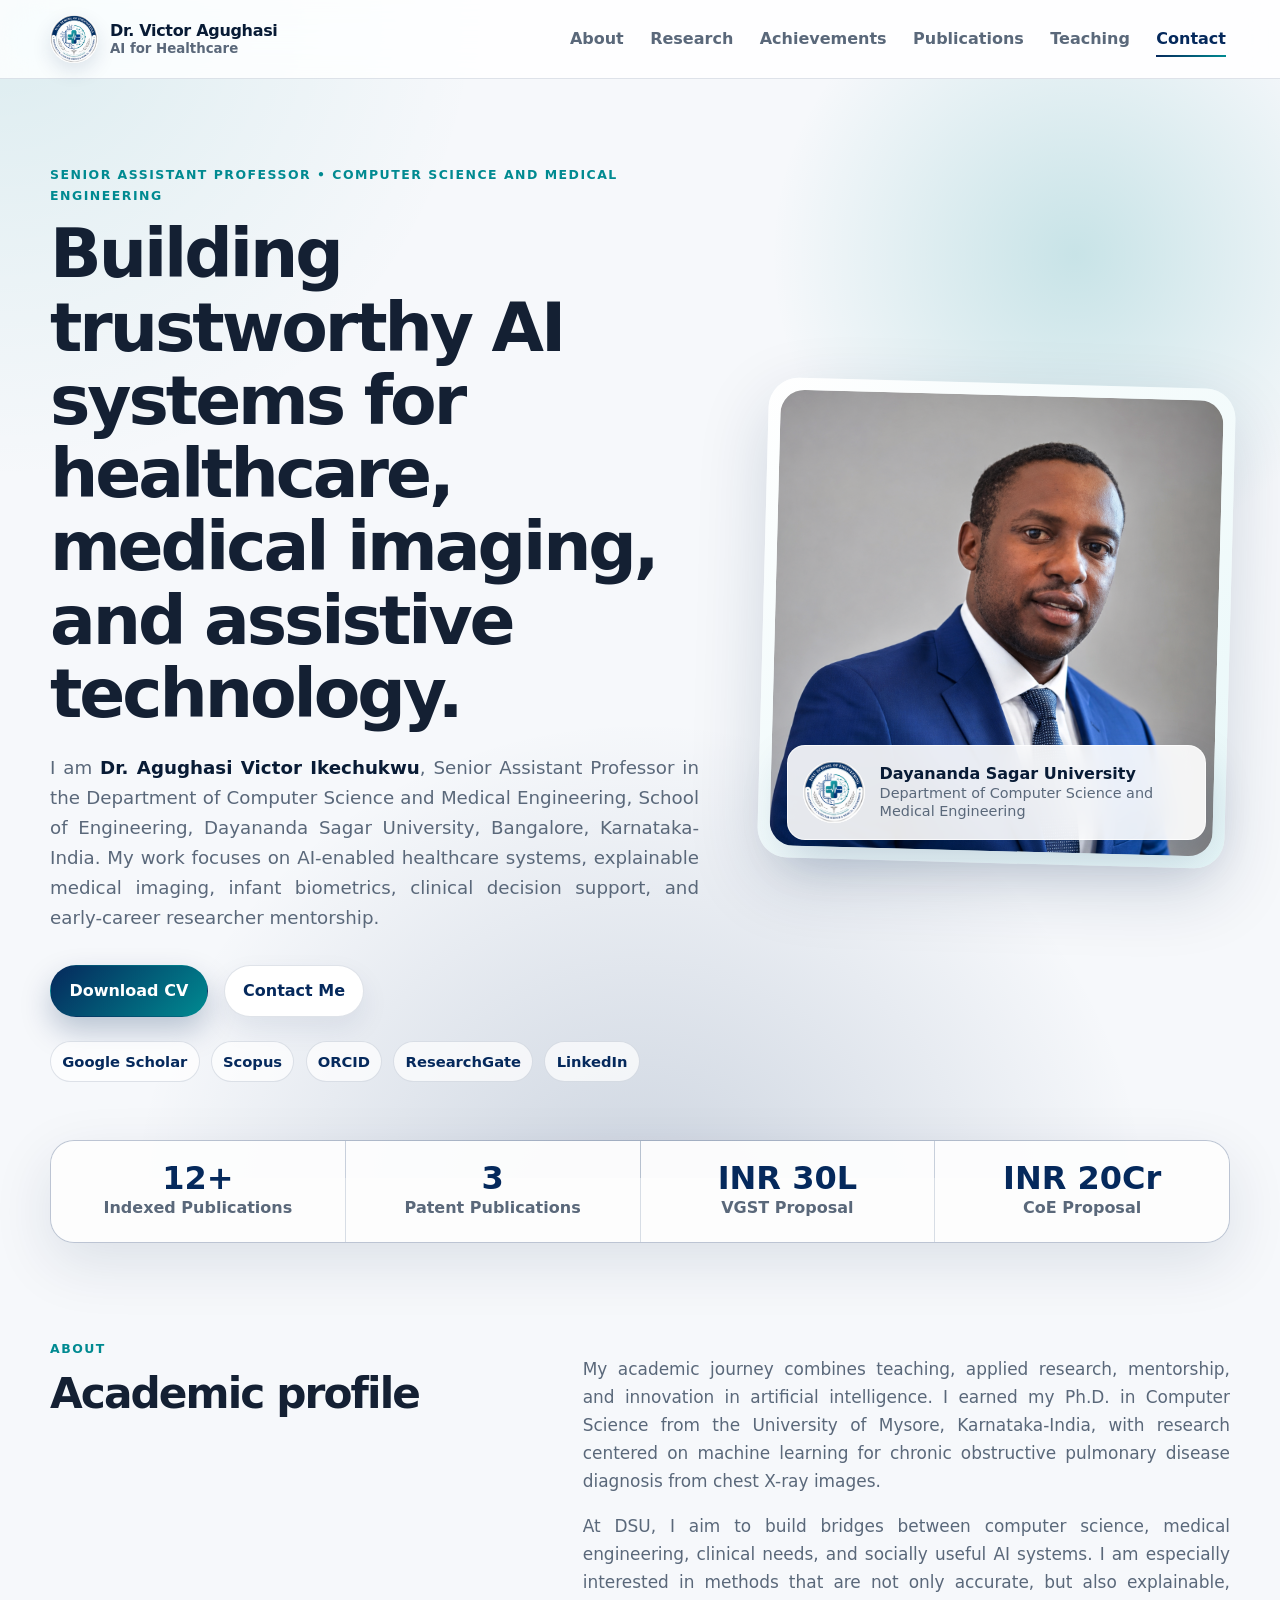
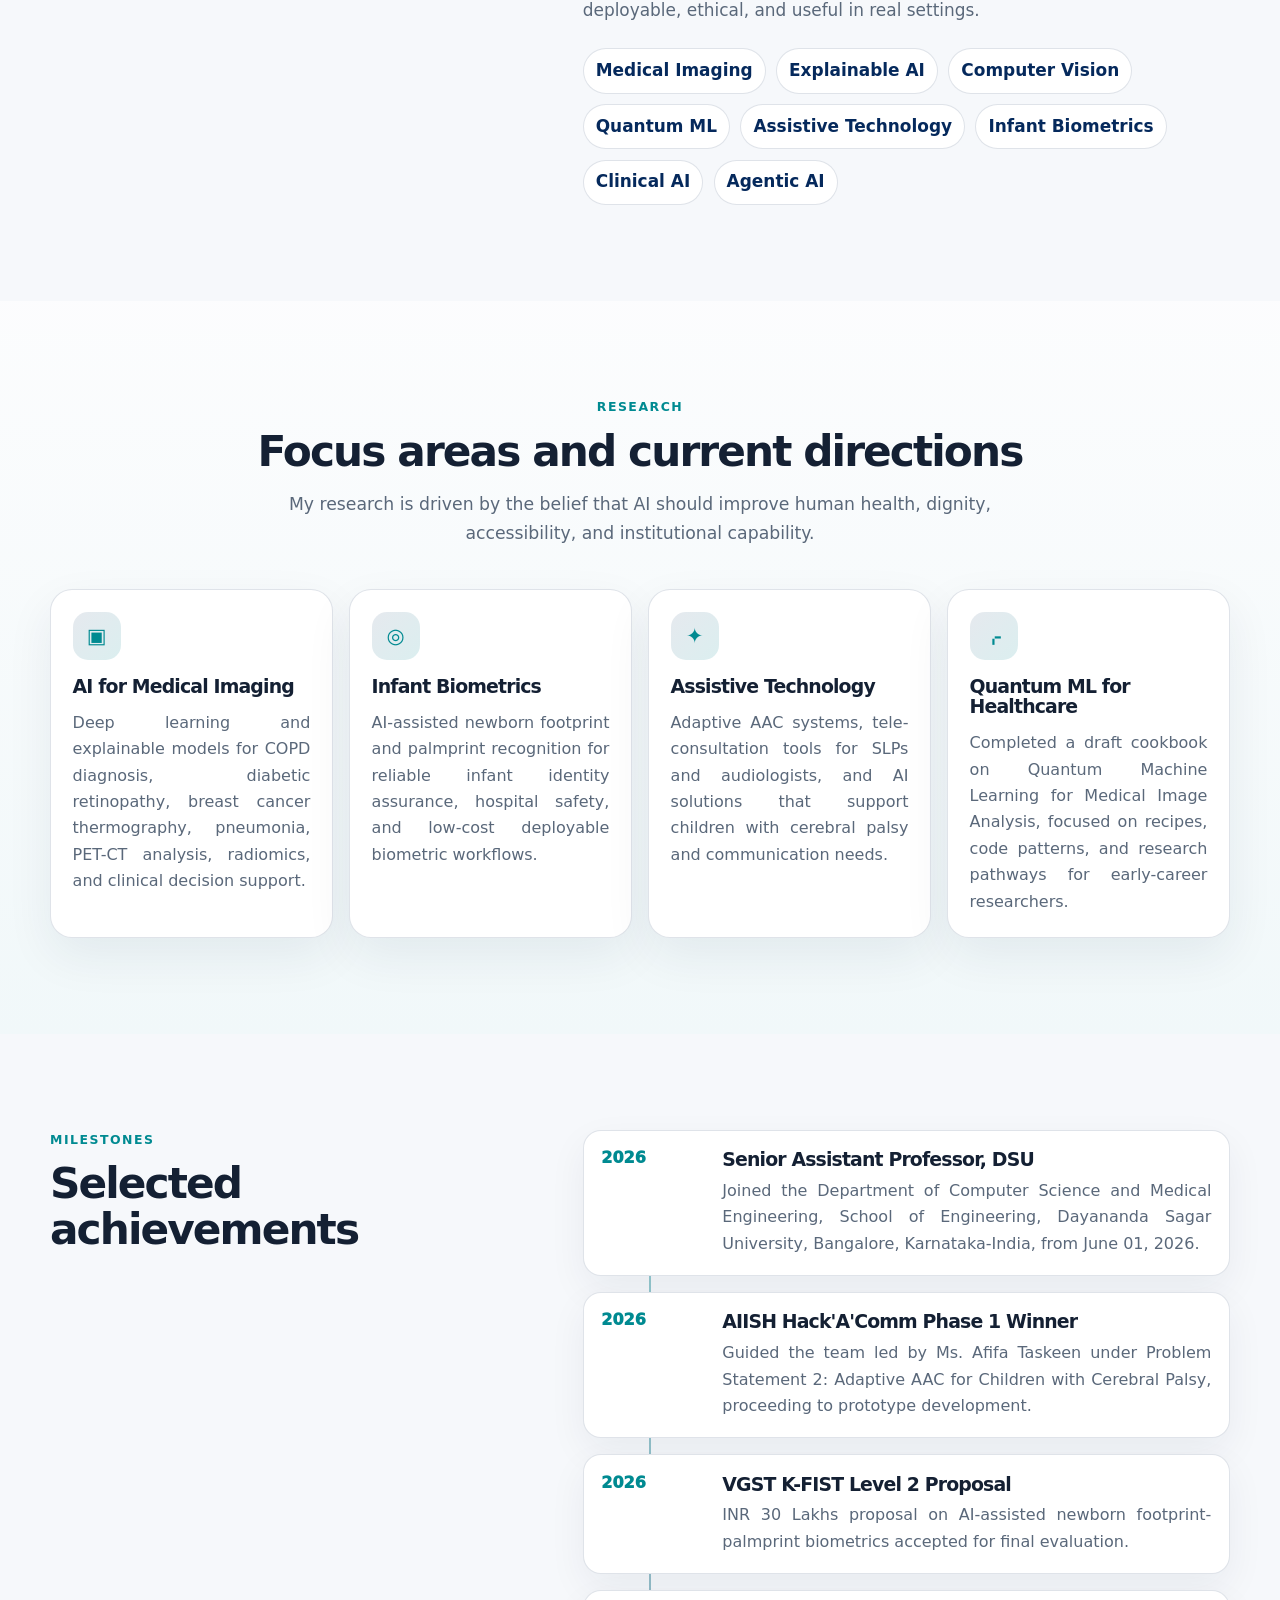
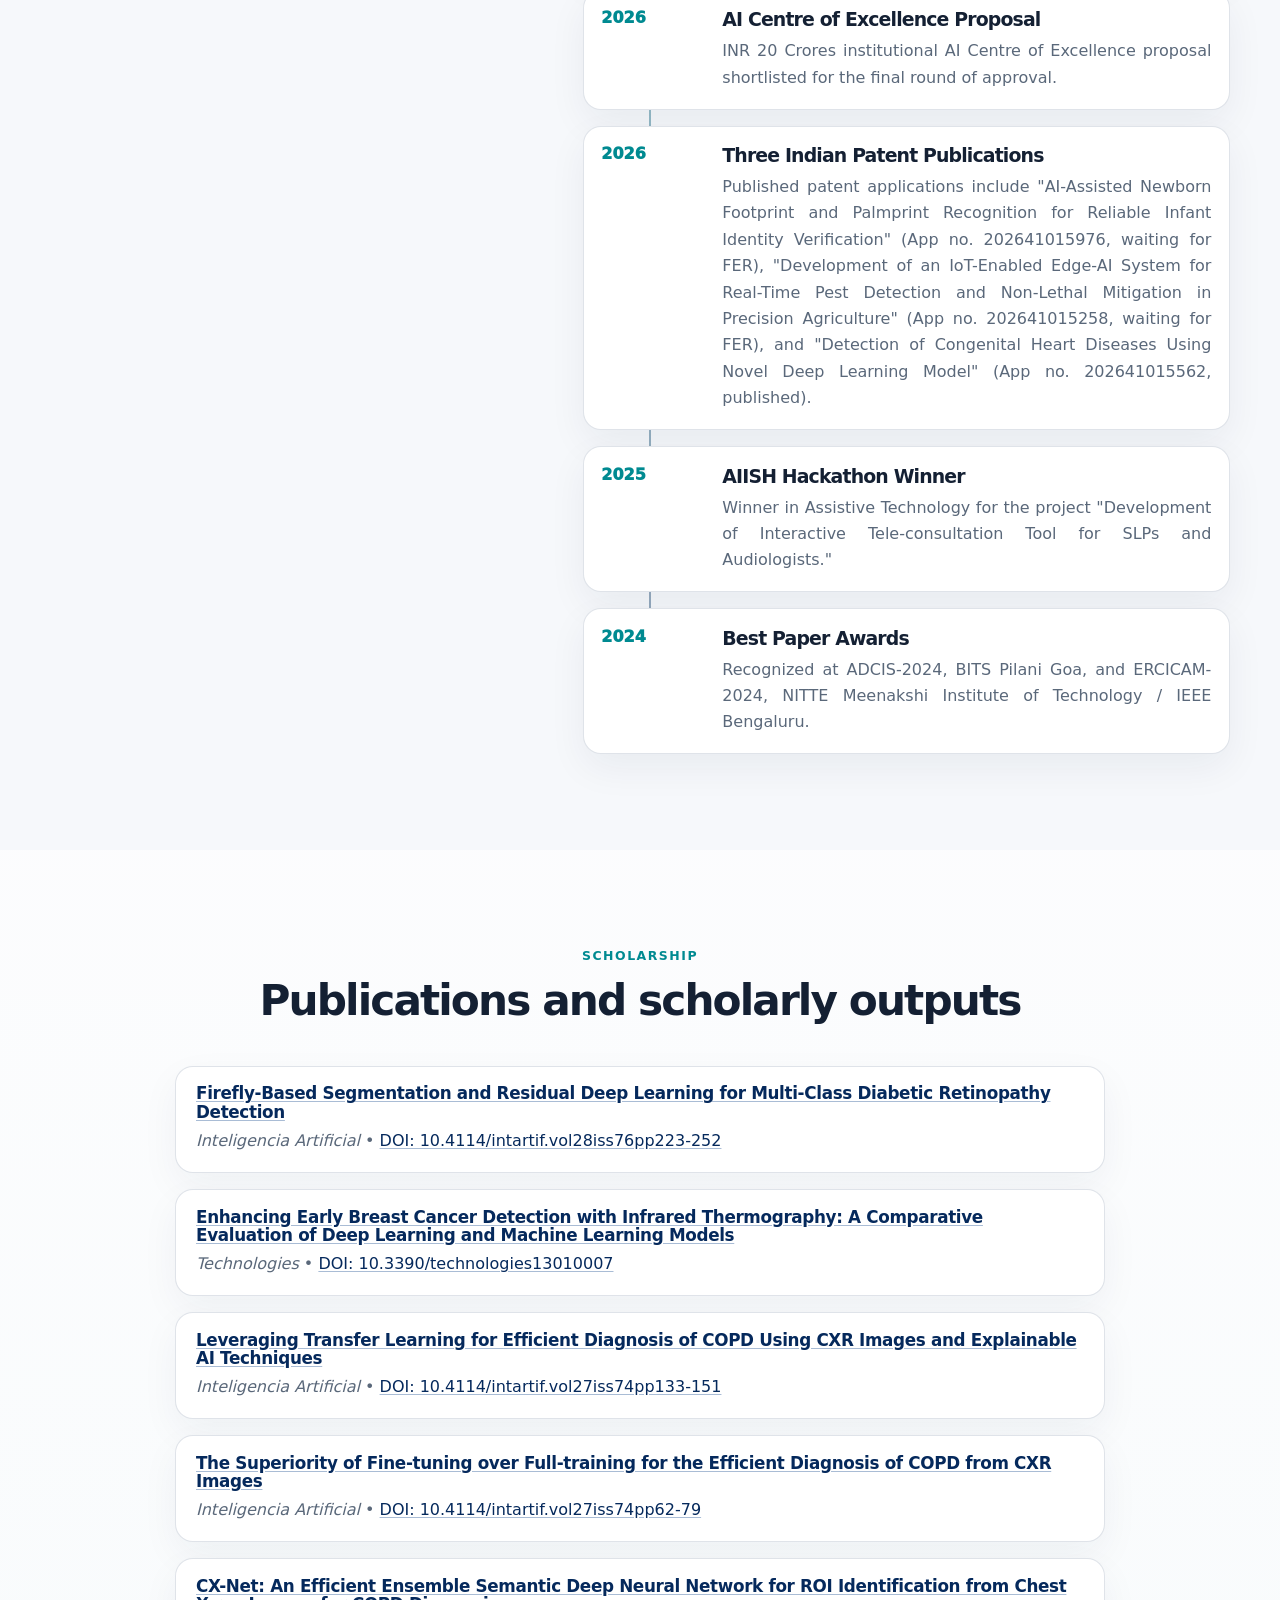
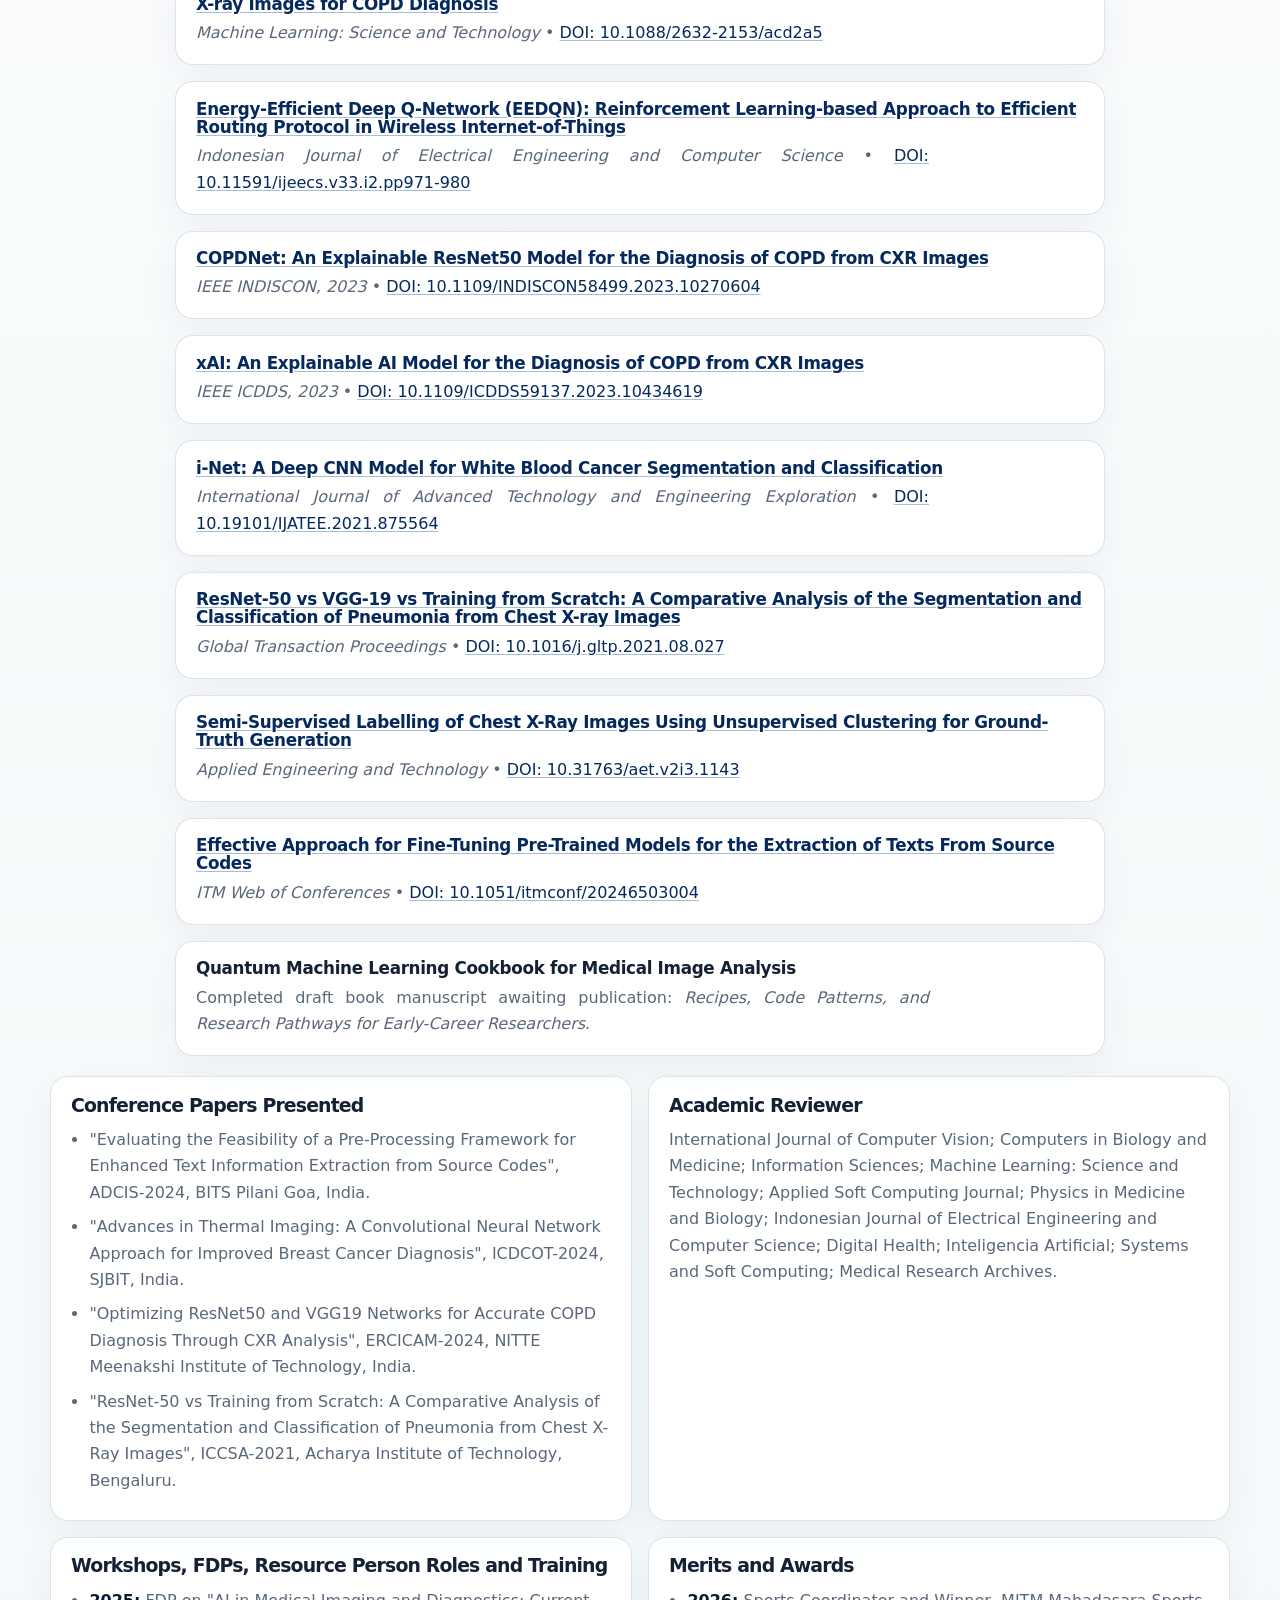
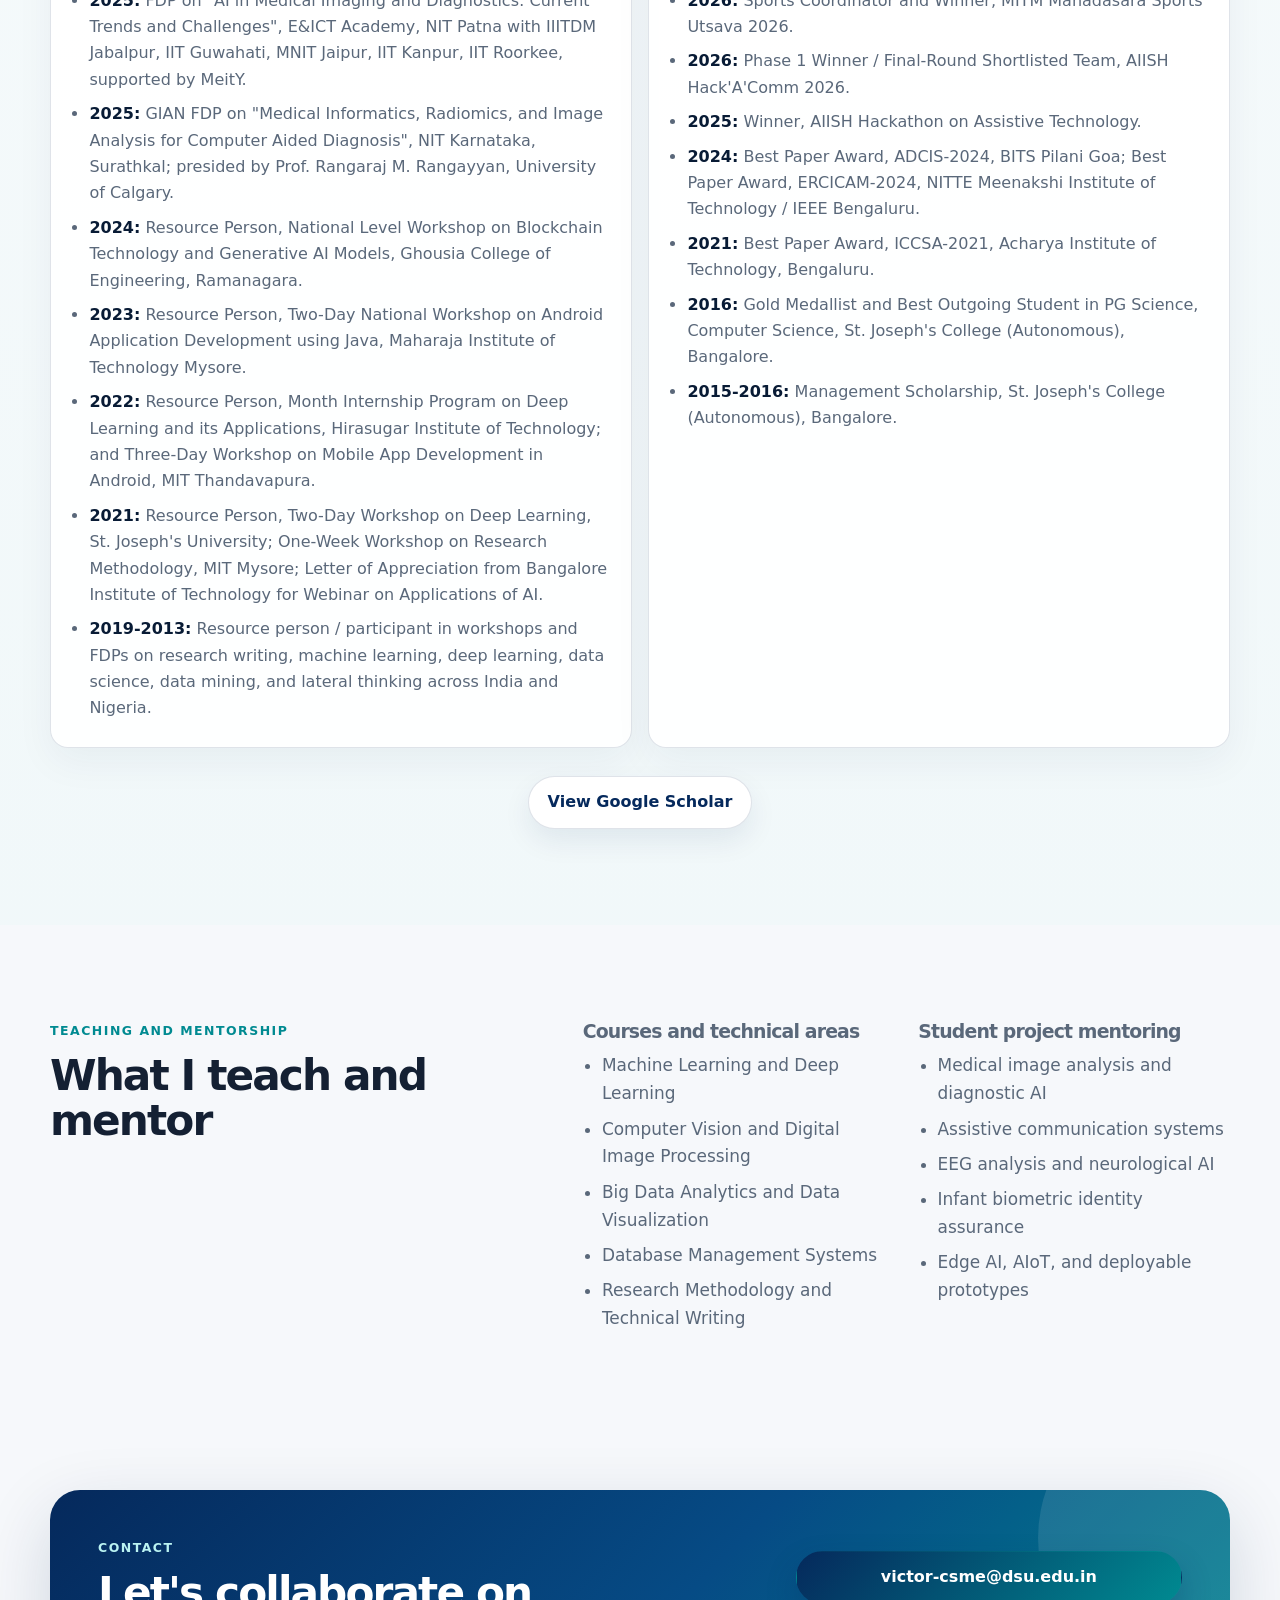
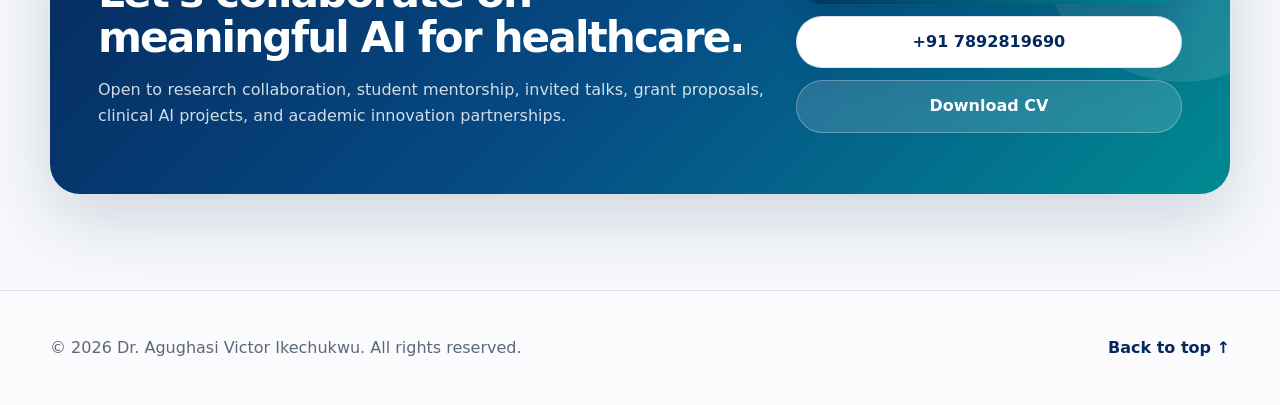
==== index.html @ 5055aa1a "...modified the ATS CV" ====
<!DOCTYPE html>
<html lang="en">
<head>
  <meta charset="utf-8" />
  <meta name="viewport" content="width=device-width, initial-scale=1" />
  <meta name="description" content="Academic portfolio of Dr. Agughasi Victor Ikechukwu, Senior Assistant Professor, Department of Computer Science and Medical Engineering, School of Engineering, Dayananda Sagar University, Bangalore, Karnataka-India." />
  <meta name="keywords" content="Dr. Agughasi Victor Ikechukwu, AI for Healthcare, Medical Image Analysis, Explainable AI, Quantum Machine Learning, Dayananda Sagar University, Computer Science and Medical Engineering" />
  <meta name="author" content="Dr. Agughasi Victor Ikechukwu" />
  <meta property="og:title" content="Dr. Agughasi Victor Ikechukwu | AI for Healthcare" />
  <meta property="og:description" content="Senior Assistant Professor in Computer Science and Medical Engineering, DSU. Researcher in AI for Healthcare, Medical Imaging, Explainable AI, and Assistive Technology." />
  <meta property="og:image" content="assets/profile.png" />
  <meta property="og:type" content="website" />
  <title>Dr. Agughasi Victor Ikechukwu | Academic Portfolio</title>
  <link rel="icon" href="assets/csme-logo.png" />
  <link rel="stylesheet" href="styles.css" />
  <script type="application/ld+json">
  {
    "@context": "https://schema.org",
    "@type": "Person",
    "name": "Dr. Agughasi Victor Ikechukwu",
    "jobTitle": "Senior Assistant Professor",
    "affiliation": {
      "@type": "CollegeOrUniversity",
      "name": "Dayananda Sagar University"
    },
    "worksFor": {
      "@type": "CollegeOrUniversity",
      "name": "Dayananda Sagar University"
    },
    "email": "victor-csme@dsu.edu.in",
    "telephone": "+91 7892819690",
    "url": "https://www.linkedin.com/in/victor-ikechukwu-agughasi/",
    "sameAs": [
      "https://orcid.org/0000-0002-1175-3089",
      "https://scholar.google.com/citations?user=TQjqJ1UAAAAJ&hl=en",
      "https://www.scopus.com/authid/detail.uri?authorId=58663521900",
      "https://www.researchgate.net/profile/Victor-Ikechukwu-Agughasi"
    ]
  }
  </script>
</head>
<body>
  <a class="skip-link" href="#main">Skip to content</a>

  <header class="site-header" id="top">
    <nav class="nav" aria-label="Main navigation">
      <a class="brand" href="#top" aria-label="Home">
        <img src="assets/csme-logo.png" alt="Department of Computer Science and Medical Engineering logo" />
        <span>
          <strong>Dr. Victor Agughasi</strong>
          <small>AI for Healthcare</small>
        </span>
      </a>
      <button class="nav-toggle" type="button" aria-label="Open menu" aria-controls="primary-navigation" aria-expanded="false">&#9776;</button>
      <div class="nav-links" id="primary-navigation">
        <a href="#about">About</a>
        <a href="#research">Research</a>
        <a href="#achievements">Achievements</a>
        <a href="#publications">Publications</a>
        <a href="#teaching">Teaching</a>
        <a href="#contact">Contact</a>
      </div>
    </nav>
  </header>

  <main id="main">
    <section class="hero section-pad">
      <div class="hero-bg" aria-hidden="true"></div>
      <div class="container hero-grid">
        <div class="hero-copy reveal">
          <p class="eyebrow">Senior Assistant Professor &bull; Computer Science and Medical Engineering</p>
          <h1>Building trustworthy AI systems for healthcare, medical imaging, and assistive technology.</h1>
          <p class="hero-text">
            I am <strong>Dr. Agughasi Victor Ikechukwu</strong>, Senior Assistant Professor in the Department of Computer Science and Medical Engineering, School of Engineering, Dayananda Sagar University, Bangalore, Karnataka-India. My work focuses on AI-enabled healthcare systems, explainable medical imaging, infant biometrics, clinical decision support, and early-career researcher mentorship.
          </p>
          <div class="hero-actions">
            <a class="btn primary" href="assets/Dr_Victor_Agughasi_DSU_ATS_CV.pdf" download>Download CV</a>
            <a class="btn secondary" href="mailto:victor-csme@dsu.edu.in">Contact Me</a>
          </div>
          <div class="social-strip" aria-label="Academic profile links">
            <a href="https://scholar.google.com/citations?user=TQjqJ1UAAAAJ&hl=en" target="_blank" rel="noopener">Google Scholar</a>
            <a href="https://www.scopus.com/authid/detail.uri?authorId=58663521900" target="_blank" rel="noopener">Scopus</a>
            <a href="https://orcid.org/0000-0002-1175-3089" target="_blank" rel="noopener">ORCID</a>
            <a href="https://www.researchgate.net/profile/Victor-Ikechukwu-Agughasi" target="_blank" rel="noopener">ResearchGate</a>
            <a href="https://www.linkedin.com/in/victor-ikechukwu-agughasi/" target="_blank" rel="noopener">LinkedIn</a>
          </div>
        </div>
        <div class="hero-card reveal delay-1">
          <div class="portrait-shell">
            <img class="portrait" src="assets/profile.png" alt="Portrait of Dr. Agughasi Victor Ikechukwu" />
          </div>
          <div class="profile-card">
            <img src="assets/csme-logo.png" alt="CSME logo" />
            <div>
              <strong>Dayananda Sagar University</strong>
              <span>Department of Computer Science and Medical Engineering</span>
            </div>
          </div>
        </div>
      </div>
    </section>

    <section class="stats-bar" aria-label="Key profile highlights">
      <div class="container stats-grid">
        <div><strong data-count="12">12+</strong><span>Indexed Publications</span></div>
        <div><strong data-count="3">3</strong><span>Patent Publications</span></div>
        <div><strong data-count="30">INR 30L</strong><span>VGST Proposal</span></div>
        <div><strong data-count="20">INR 20Cr</strong><span>CoE Proposal</span></div>
      </div>
    </section>

    <section class="section-pad" id="about">
      <div class="container two-col">
        <div class="section-heading reveal">
          <p class="eyebrow">About</p>
          <h2>Academic profile</h2>
        </div>
        <div class="content-block reveal delay-1">
          <p>
            My academic journey combines teaching, applied research, mentorship, and innovation in artificial intelligence. I earned my Ph.D. in Computer Science from the University of Mysore, Karnataka-India, with research centered on machine learning for chronic obstructive pulmonary disease diagnosis from chest X-ray images.
          </p>
          <p>
            At DSU, I aim to build bridges between computer science, medical engineering, clinical needs, and socially useful AI systems. I am especially interested in methods that are not only accurate, but also explainable, deployable, ethical, and useful in real settings.
          </p>
          <div class="tag-cloud" aria-label="Research keywords">
            <span>Medical Imaging</span><span>Explainable AI</span><span>Computer Vision</span><span>Quantum ML</span><span>Assistive Technology</span><span>Infant Biometrics</span><span>Clinical AI</span><span>Agentic AI</span>
          </div>
        </div>
      </div>
    </section>

    <section class="section-pad alt" id="research">
      <div class="container">
        <div class="section-heading centered reveal">
          <p class="eyebrow">Research</p>
          <h2>Focus areas and current directions</h2>
          <p>My research is driven by the belief that AI should improve human health, dignity, accessibility, and institutional capability.</p>
        </div>
        <div class="cards-grid">
          <article class="card reveal">
            <div class="card-icon">&#9635;</div>
            <h3>AI for Medical Imaging</h3>
            <p>Deep learning and explainable models for COPD diagnosis, diabetic retinopathy, breast cancer thermography, pneumonia, PET-CT analysis, radiomics, and clinical decision support.</p>
          </article>
          <article class="card reveal delay-1">
            <div class="card-icon">&#9678;</div>
            <h3>Infant Biometrics</h3>
            <p>AI-assisted newborn footprint and palmprint recognition for reliable infant identity assurance, hospital safety, and low-cost deployable biometric workflows.</p>
          </article>
          <article class="card reveal delay-2">
            <div class="card-icon">&#10022;</div>
            <h3>Assistive Technology</h3>
            <p>Adaptive AAC systems, tele-consultation tools for SLPs and audiologists, and AI solutions that support children with cerebral palsy and communication needs.</p>
          </article>
          <article class="card reveal delay-3">
            <div class="card-icon">&#8972;</div>
            <h3>Quantum ML for Healthcare</h3>
            <p>Completed a draft cookbook on Quantum Machine Learning for Medical Image Analysis, focused on recipes, code patterns, and research pathways for early-career researchers.</p>
          </article>
        </div>
      </div>
    </section>

    <section class="section-pad" id="achievements">
      <div class="container two-col">
        <div class="section-heading reveal">
          <p class="eyebrow">Milestones</p>
          <h2>Selected achievements</h2>
        </div>
        <div class="timeline reveal delay-1">
          <div class="timeline-item">
            <span class="timeline-year">2026</span>
            <div class="timeline-copy">
              <h3>Senior Assistant Professor, DSU</h3>
              <p>Joined the Department of Computer Science and Medical Engineering, School of Engineering, Dayananda Sagar University, Bangalore, Karnataka-India, from June 01, 2026.</p>
            </div>
          </div>
          <div class="timeline-item">
            <span class="timeline-year">2026</span>
            <div class="timeline-copy">
              <h3>AIISH Hack'A'Comm Phase 1 Winner</h3>
              <p>Guided the team led by Ms. Afifa Taskeen under Problem Statement 2: Adaptive AAC for Children with Cerebral Palsy, proceeding to prototype development.</p>
            </div>
          </div>
          <div class="timeline-item">
            <span class="timeline-year">2026</span>
            <div class="timeline-copy">
              <h3>VGST K-FIST Level 2 Proposal</h3>
              <p>INR 30 Lakhs proposal on AI-assisted newborn footprint-palmprint biometrics accepted for final evaluation.</p>
            </div>
          </div>
          <div class="timeline-item">
            <span class="timeline-year">2026</span>
            <div class="timeline-copy">
              <h3>AI Centre of Excellence Proposal</h3>
              <p>INR 20 Crores institutional AI Centre of Excellence proposal shortlisted for the final round of approval.</p>
            </div>
          </div>
          <div class="timeline-item">
            <span class="timeline-year">2026</span>
            <div class="timeline-copy">
              <h3>Three Indian Patent Publications</h3>
              <p>Published patent applications include &quot;AI-Assisted Newborn Footprint and Palmprint Recognition for Reliable Infant Identity Verification&quot; (App no. 202641015976, waiting for FER), &quot;Development of an IoT-Enabled Edge-AI System for Real-Time Pest Detection and Non-Lethal Mitigation in Precision Agriculture&quot; (App no. 202641015258, waiting for FER), and &quot;Detection of Congenital Heart Diseases Using Novel Deep Learning Model&quot; (App no. 202641015562, published).</p>
            </div>
          </div>
          <div class="timeline-item">
            <span class="timeline-year">2025</span>
            <div class="timeline-copy">
              <h3>AIISH Hackathon Winner</h3>
              <p>Winner in Assistive Technology for the project &quot;Development of Interactive Tele-consultation Tool for SLPs and Audiologists.&quot;</p>
            </div>
          </div>
          <div class="timeline-item">
            <span class="timeline-year">2024</span>
            <div class="timeline-copy">
              <h3>Best Paper Awards</h3>
              <p>Recognized at ADCIS-2024, BITS Pilani Goa, and ERCICAM-2024, NITTE Meenakshi Institute of Technology / IEEE Bengaluru.</p>
            </div>
          </div>
        </div>
      </div>
    </section>

    <section class="section-pad alt" id="publications">
      <div class="container">
        <div class="section-heading centered reveal">
          <p class="eyebrow">Scholarship</p>
          <h2>Publications and scholarly outputs</h2>
        </div>
        <div class="publication-list reveal delay-1">
          <article>
            <h3><a href="https://doi.org/10.4114/intartif.vol28iss76pp223-252" target="_blank" rel="noopener">Firefly-Based Segmentation and Residual Deep Learning for Multi-Class Diabetic Retinopathy Detection</a></h3>
            <p><em>Inteligencia Artificial</em> &bull; <a href="https://doi.org/10.4114/intartif.vol28iss76pp223-252" target="_blank" rel="noopener">DOI: 10.4114/intartif.vol28iss76pp223-252</a></p>
          </article>
          <article>
            <h3><a href="https://doi.org/10.3390/technologies13010007" target="_blank" rel="noopener">Enhancing Early Breast Cancer Detection with Infrared Thermography: A Comparative Evaluation of Deep Learning and Machine Learning Models</a></h3>
            <p><em>Technologies</em> &bull; <a href="https://doi.org/10.3390/technologies13010007" target="_blank" rel="noopener">DOI: 10.3390/technologies13010007</a></p>
          </article>
          <article>
            <h3><a href="https://doi.org/10.4114/intartif.vol27iss74pp133-151" target="_blank" rel="noopener">Leveraging Transfer Learning for Efficient Diagnosis of COPD Using CXR Images and Explainable AI Techniques</a></h3>
            <p><em>Inteligencia Artificial</em> &bull; <a href="https://doi.org/10.4114/intartif.vol27iss74pp133-151" target="_blank" rel="noopener">DOI: 10.4114/intartif.vol27iss74pp133-151</a></p>
          </article>
          <article>
            <h3><a href="https://doi.org/10.4114/intartif.vol27iss74pp62-79" target="_blank" rel="noopener">The Superiority of Fine-tuning over Full-training for the Efficient Diagnosis of COPD from CXR Images</a></h3>
            <p><em>Inteligencia Artificial</em> &bull; <a href="https://doi.org/10.4114/intartif.vol27iss74pp62-79" target="_blank" rel="noopener">DOI: 10.4114/intartif.vol27iss74pp62-79</a></p>
          </article>
          <article>
            <h3><a href="https://doi.org/10.1088/2632-2153/acd2a5" target="_blank" rel="noopener">CX-Net: An Efficient Ensemble Semantic Deep Neural Network for ROI Identification from Chest X-ray Images for COPD Diagnosis</a></h3>
            <p><em>Machine Learning: Science and Technology</em> &bull; <a href="https://doi.org/10.1088/2632-2153/acd2a5" target="_blank" rel="noopener">DOI: 10.1088/2632-2153/acd2a5</a></p>
          </article>
          <article>
            <h3><a href="https://doi.org/10.11591/ijeecs.v33.i2.pp971-980" target="_blank" rel="noopener">Energy-Efficient Deep Q-Network (EEDQN): Reinforcement Learning-based Approach to Efficient Routing Protocol in Wireless Internet-of-Things</a></h3>
            <p><em>Indonesian Journal of Electrical Engineering and Computer Science</em> &bull; <a href="https://doi.org/10.11591/ijeecs.v33.i2.pp971-980" target="_blank" rel="noopener">DOI: 10.11591/ijeecs.v33.i2.pp971-980</a></p>
          </article>
          <article>
            <h3><a href="https://doi.org/10.1109/INDISCON58499.2023.10270604" target="_blank" rel="noopener">COPDNet: An Explainable ResNet50 Model for the Diagnosis of COPD from CXR Images</a></h3>
            <p><em>IEEE INDISCON, 2023</em> &bull; <a href="https://doi.org/10.1109/INDISCON58499.2023.10270604" target="_blank" rel="noopener">DOI: 10.1109/INDISCON58499.2023.10270604</a></p>
          </article>
          <article>
            <h3><a href="https://doi.org/10.1109/ICDDS59137.2023.10434619" target="_blank" rel="noopener">xAI: An Explainable AI Model for the Diagnosis of COPD from CXR Images</a></h3>
            <p><em>IEEE ICDDS, 2023</em> &bull; <a href="https://doi.org/10.1109/ICDDS59137.2023.10434619" target="_blank" rel="noopener">DOI: 10.1109/ICDDS59137.2023.10434619</a></p>
          </article>
          <article>
            <h3><a href="https://doi.org/10.19101/IJATEE.2021.875564" target="_blank" rel="noopener">i-Net: A Deep CNN Model for White Blood Cancer Segmentation and Classification</a></h3>
            <p><em>International Journal of Advanced Technology and Engineering Exploration</em> &bull; <a href="https://doi.org/10.19101/IJATEE.2021.875564" target="_blank" rel="noopener">DOI: 10.19101/IJATEE.2021.875564</a></p>
          </article>
          <article>
            <h3><a href="https://doi.org/10.1016/j.gltp.2021.08.027" target="_blank" rel="noopener">ResNet-50 vs VGG-19 vs Training from Scratch: A Comparative Analysis of the Segmentation and Classification of Pneumonia from Chest X-ray Images</a></h3>
            <p><em>Global Transaction Proceedings</em> &bull; <a href="https://doi.org/10.1016/j.gltp.2021.08.027" target="_blank" rel="noopener">DOI: 10.1016/j.gltp.2021.08.027</a></p>
          </article>
          <article>
            <h3><a href="https://doi.org/10.31763/aet.v2i3.1143" target="_blank" rel="noopener">Semi-Supervised Labelling of Chest X-Ray Images Using Unsupervised Clustering for Ground-Truth Generation</a></h3>
            <p><em>Applied Engineering and Technology</em> &bull; <a href="https://doi.org/10.31763/aet.v2i3.1143" target="_blank" rel="noopener">DOI: 10.31763/aet.v2i3.1143</a></p>
          </article>
          <article>
            <h3><a href="https://doi.org/10.1051/itmconf/20246503004" target="_blank" rel="noopener">Effective Approach for Fine-Tuning Pre-Trained Models for the Extraction of Texts From Source Codes</a></h3>
            <p><em>ITM Web of Conferences</em> &bull; <a href="https://doi.org/10.1051/itmconf/20246503004" target="_blank" rel="noopener">DOI: 10.1051/itmconf/20246503004</a></p>
          </article>
          <article>
            <h3>Quantum Machine Learning Cookbook for Medical Image Analysis</h3>
            <p>Completed draft book manuscript awaiting publication: <em>Recipes, Code Patterns, and Research Pathways for Early-Career Researchers</em>.</p>
          </article>
        </div>
        <div class="detail-panels reveal delay-2">
          <article class="detail-panel">
            <h3>Conference Papers Presented</h3>
            <ul class="detail-list">
              <li>"Evaluating the Feasibility of a Pre-Processing Framework for Enhanced Text Information Extraction from Source Codes", ADCIS-2024, BITS Pilani Goa, India.</li>
              <li>"Advances in Thermal Imaging: A Convolutional Neural Network Approach for Improved Breast Cancer Diagnosis", ICDCOT-2024, SJBIT, India.</li>
              <li>"Optimizing ResNet50 and VGG19 Networks for Accurate COPD Diagnosis Through CXR Analysis", ERCICAM-2024, NITTE Meenakshi Institute of Technology, India.</li>
              <li>"ResNet-50 vs Training from Scratch: A Comparative Analysis of the Segmentation and Classification of Pneumonia from Chest X-Ray Images", ICCSA-2021, Acharya Institute of Technology, Bengaluru.</li>
            </ul>
          </article>
          <article class="detail-panel">
            <h3>Academic Reviewer</h3>
            <p>International Journal of Computer Vision; Computers in Biology and Medicine; Information Sciences; Machine Learning: Science and Technology; Applied Soft Computing Journal; Physics in Medicine and Biology; Indonesian Journal of Electrical Engineering and Computer Science; Digital Health; Inteligencia Artificial; Systems and Soft Computing; Medical Research Archives.</p>
          </article>
          <article class="detail-panel">
            <h3>Workshops, FDPs, Resource Person Roles and Training</h3>
            <ul class="detail-list">
              <li><strong>2025:</strong> FDP on "AI in Medical Imaging and Diagnostics: Current Trends and Challenges", E&amp;ICT Academy, NIT Patna with IIITDM Jabalpur, IIT Guwahati, MNIT Jaipur, IIT Kanpur, IIT Roorkee, supported by MeitY.</li>
              <li><strong>2025:</strong> GIAN FDP on "Medical Informatics, Radiomics, and Image Analysis for Computer Aided Diagnosis", NIT Karnataka, Surathkal; presided by Prof. Rangaraj M. Rangayyan, University of Calgary.</li>
              <li><strong>2024:</strong> Resource Person, National Level Workshop on Blockchain Technology and Generative AI Models, Ghousia College of Engineering, Ramanagara.</li>
              <li><strong>2023:</strong> Resource Person, Two-Day National Workshop on Android Application Development using Java, Maharaja Institute of Technology Mysore.</li>
              <li><strong>2022:</strong> Resource Person, Month Internship Program on Deep Learning and its Applications, Hirasugar Institute of Technology; and Three-Day Workshop on Mobile App Development in Android, MIT Thandavapura.</li>
              <li><strong>2021:</strong> Resource Person, Two-Day Workshop on Deep Learning, St. Joseph's University; One-Week Workshop on Research Methodology, MIT Mysore; Letter of Appreciation from Bangalore Institute of Technology for Webinar on Applications of AI.</li>
              <li><strong>2019-2013:</strong> Resource person / participant in workshops and FDPs on research writing, machine learning, deep learning, data science, data mining, and lateral thinking across India and Nigeria.</li>
            </ul>
          </article>
          <article class="detail-panel">
            <h3>Merits and Awards</h3>
            <ul class="detail-list">
              <li><strong>2026:</strong> Sports Coordinator and Winner, MITM Mahadasara Sports Utsava 2026.</li>
              <li><strong>2026:</strong> Phase 1 Winner / Final-Round Shortlisted Team, AIISH Hack'A'Comm 2026.</li>
              <li><strong>2025:</strong> Winner, AIISH Hackathon on Assistive Technology.</li>
              <li><strong>2024:</strong> Best Paper Award, ADCIS-2024, BITS Pilani Goa; Best Paper Award, ERCICAM-2024, NITTE Meenakshi Institute of Technology / IEEE Bengaluru.</li>
              <li><strong>2021:</strong> Best Paper Award, ICCSA-2021, Acharya Institute of Technology, Bengaluru.</li>
              <li><strong>2016:</strong> Gold Medallist and Best Outgoing Student in PG Science, Computer Science, St. Joseph's College (Autonomous), Bangalore.</li>
              <li><strong>2015-2016:</strong> Management Scholarship, St. Joseph's College (Autonomous), Bangalore.</li>
            </ul>
          </article>
        </div>
        <div class="center-actions reveal">
          <a class="btn secondary" href="https://scholar.google.com/citations?user=TQjqJ1UAAAAJ&hl=en" target="_blank" rel="noopener">View Google Scholar</a>
        </div>
      </div>
    </section>

    <section class="section-pad" id="teaching">
      <div class="container two-col">
        <div class="section-heading reveal">
          <p class="eyebrow">Teaching and Mentorship</p>
          <h2>What I teach and mentor</h2>
        </div>
        <div class="content-block reveal delay-1">
          <div class="split-list">
            <div>
              <h3>Courses and technical areas</h3>
              <ul>
                <li>Machine Learning and Deep Learning</li>
                <li>Computer Vision and Digital Image Processing</li>
                <li>Big Data Analytics and Data Visualization</li>
                <li>Database Management Systems</li>
                <li>Research Methodology and Technical Writing</li>
              </ul>
            </div>
            <div>
              <h3>Student project mentoring</h3>
              <ul>
                <li>Medical image analysis and diagnostic AI</li>
                <li>Assistive communication systems</li>
                <li>EEG analysis and neurological AI</li>
                <li>Infant biometric identity assurance</li>
                <li>Edge AI, AIoT, and deployable prototypes</li>
              </ul>
            </div>
          </div>
        </div>
      </div>
    </section>

    <section class="section-pad contact-section" id="contact">
      <div class="container contact-card reveal">
        <div>
          <p class="eyebrow">Contact</p>
          <h2>Let's collaborate on meaningful AI for healthcare.</h2>
          <p>Open to research collaboration, student mentorship, invited talks, grant proposals, clinical AI projects, and academic innovation partnerships.</p>
        </div>
        <div class="contact-actions">
          <a class="btn primary" href="mailto:victor-csme@dsu.edu.in">victor-csme@dsu.edu.in</a>
          <a class="btn secondary" href="tel:+917892819690">+91 7892819690</a>
          <a class="btn ghost" href="assets/Dr_Victor_Agughasi_DSU_ATS_CV.pdf" download>Download CV</a>
        </div>
      </div>
    </section>
  </main>

  <footer class="footer">
    <div class="container footer-grid">
      <p>&copy; <span id="year"></span> Dr. Agughasi Victor Ikechukwu. All rights reserved.</p>
      <a href="#top">Back to top &uarr;</a>
    </div>
  </footer>

  <script src="script.js"></script>
</body>
</html>
---- styles.css ----
:root {
  --bg: #f6f8fb;
  --surface: #ffffff;
  --surface-soft: #eef6f8;
  --ink: #142033;
  --muted: #5a687a;
  --navy: #05295c;
  --navy-2: #0b3f87;
  --teal: #008a91;
  --gold: #d7a530;
  --line: rgba(10, 44, 89, 0.13);
  --shadow: 0 24px 70px rgba(6, 36, 74, 0.16);
  --radius-xl: 30px;
  --radius-lg: 22px;
  --radius-md: 16px;
  --container: 1180px;
}

* { box-sizing: border-box; }
html {
  scroll-behavior: smooth;
  scroll-padding-top: 96px;
}
body {
  margin: 0;
  font-family: Inter, ui-sans-serif, system-ui, -apple-system, BlinkMacSystemFont, "Segoe UI", sans-serif;
  color: var(--ink);
  background: radial-gradient(circle at top left, rgba(0, 138, 145, 0.11), transparent 30rem), var(--bg);
  line-height: 1.65;
  overflow-x: hidden;
}
img { max-width: 100%; display: block; }
a { color: inherit; text-decoration: none; }
strong { color: #081b35; }
section[id] { scroll-margin-top: 104px; }

.skip-link {
  position: absolute;
  left: -999px;
  top: 1rem;
  background: var(--navy);
  color: white;
  padding: .75rem 1rem;
  border-radius: 999px;
  z-index: 999;
}
.skip-link:focus { left: 1rem; }

.container { width: min(100% - 2rem, var(--container)); margin-inline: auto; }
.section-pad { padding: 96px 0; }
.alt { background: linear-gradient(180deg, rgba(255,255,255,.64), rgba(239,248,249,.72)); }
.centered { text-align: center; max-width: 780px; margin: 0 auto 42px; }
.center-actions { display: flex; justify-content: center; margin-top: 28px; }

.site-header {
  position: sticky;
  top: 0;
  z-index: 50;
  backdrop-filter: saturate(180%) blur(20px);
  background: rgba(255, 255, 255, 0.83);
  border-bottom: 1px solid var(--line);
}
.nav {
  width: min(100% - 2rem, var(--container));
  min-height: 78px;
  margin: 0 auto;
  display: flex;
  align-items: center;
  justify-content: space-between;
  gap: 1rem;
}
.brand { display: inline-flex; align-items: center; gap: .75rem; }
.brand img { width: 48px; height: 48px; border-radius: 50%; object-fit: contain; background: white; box-shadow: 0 8px 20px rgba(5, 41, 92, .12); }
.brand span { display: grid; line-height: 1.2; }
.brand strong { font-size: 1rem; letter-spacing: -.02em; }
.brand small { color: var(--muted); font-weight: 650; }
.nav-links { display: flex; align-items: center; justify-content: flex-end; flex-wrap: wrap; gap: 1.15rem; font-weight: 700; color: var(--muted); }
.nav-links a { padding: .55rem .25rem; position: relative; }
.nav-links a::after {
  content: ""; position: absolute; left: .25rem; right: .25rem; bottom: .25rem; height: 2px;
  background: linear-gradient(90deg, var(--navy), var(--teal)); transform: scaleX(0); transform-origin: left; transition: .25s ease;
}
.nav-links a:hover, .nav-links a.active { color: var(--navy); }
.nav-links a:hover::after, .nav-links a.active::after { transform: scaleX(1); }
.nav-toggle { display: none; border: 0; background: var(--navy); color: #fff; border-radius: 12px; padding: .55rem .8rem; font-size: 1.2rem; }

.hero {
  position: relative;
  overflow: hidden;
  padding-top: 86px;
  min-height: 760px;
  display: grid;
  align-items: center;
}
.hero-bg {
  position: absolute; inset: 0; pointer-events: none;
  background:
    radial-gradient(circle at 84% 16%, rgba(0,138,145,.19), transparent 19rem),
    radial-gradient(circle at 50% 105%, rgba(5,41,92,.18), transparent 32rem);
}
.hero-grid { position: relative; display: grid; grid-template-columns: minmax(0, 1.07fr) minmax(320px, .77fr); gap: 4rem; align-items: center; }
.hero-copy, .hero-card, .section-heading, .content-block, .contact-card > div { min-width: 0; }
.eyebrow { color: var(--teal); font-weight: 900; text-transform: uppercase; letter-spacing: .12em; font-size: .78rem; margin: 0 0 .7rem; }
h1, h2, h3 { line-height: 1.08; letter-spacing: -.045em; margin: 0; }
h1 { font-size: clamp(2.55rem, 5.3vw, 5.5rem); max-width: 950px; }
h2 { font-size: clamp(2rem, 3.3vw, 3.4rem); }
h3 { font-size: 1.18rem; }
.hero-text { color: var(--muted); font-size: 1.14rem; max-width: 770px; margin: 1.4rem 0 0; }
.hero-actions { display: flex; flex-wrap: wrap; gap: 1rem; margin-top: 2rem; }
.btn {
  display: inline-flex; align-items: center; justify-content: center; gap: .45rem;
  min-height: 48px; padding: .75rem 1.15rem; border-radius: 999px; font-weight: 900;
  border: 1px solid transparent; transition: transform .22s ease, box-shadow .22s ease, background .22s ease;
}
.btn:hover { transform: translateY(-2px); }
.btn.primary { background: linear-gradient(135deg, var(--navy), var(--teal)); color: #fff; box-shadow: 0 14px 30px rgba(5, 41, 92, .25); }
.btn.secondary { background: var(--surface); color: var(--navy); border-color: var(--line); box-shadow: 0 12px 28px rgba(10, 44, 89, .08); }
.btn.ghost { background: rgba(255,255,255,.14); color: #fff; border-color: rgba(255,255,255,.28); }
.social-strip { display: flex; flex-wrap: wrap; gap: .7rem; margin-top: 1.5rem; }
.social-strip a {
  font-size: .92rem; color: var(--navy); background: rgba(255,255,255,.7); border: 1px solid var(--line);
  padding: .44rem .7rem; border-radius: 999px; font-weight: 800;
  text-align: center;
}

.hero-card { position: relative; min-width: 0; }
.portrait-shell {
  border-radius: var(--radius-xl);
  padding: 12px;
  background: linear-gradient(145deg, rgba(255,255,255,.95), rgba(228, 247, 248, .85));
  box-shadow: var(--shadow);
  transform: rotate(1.5deg);
}
.portrait { width: 100%; aspect-ratio: 1 / 1.03; object-fit: cover; border-radius: 24px; filter: saturate(1.04) contrast(1.02); }
.profile-card {
  position: absolute; left: 24px; right: 24px; bottom: 24px; width: auto;
  display: flex; align-items: center; gap: .9rem; padding: .95rem;
  background: rgba(255,255,255,.9); backdrop-filter: blur(16px); border: 1px solid rgba(255,255,255,.72);
  border-radius: 18px; box-shadow: 0 18px 46px rgba(5,41,92,.2);
}
.profile-card img { width: 62px; height: 62px; object-fit: contain; border-radius: 50%; background: #fff; }
.profile-card div { display: grid; line-height: 1.25; }
.profile-card span { color: var(--muted); font-size: .9rem; }

.stats-bar { margin-top: -38px; position: relative; z-index: 4; }
.stats-grid {
  display: grid; grid-template-columns: repeat(4, 1fr); gap: 1px;
  background: var(--line); border: 1px solid var(--line); border-radius: 24px; overflow: hidden; box-shadow: 0 20px 60px rgba(6,36,74,.11);
}
.stats-grid div { background: rgba(255,255,255,.94); padding: 1.3rem; display: grid; gap: .1rem; text-align: center; }
.stats-grid strong { font-size: clamp(1.8rem, 2.5vw, 2.55rem); color: var(--navy); line-height: 1; }
.stats-grid span { color: var(--muted); font-weight: 800; }

.two-col { display: grid; grid-template-columns: .42fr .58fr; gap: 4rem; align-items: start; }
.section-heading p:last-child { color: var(--muted); font-size: 1.08rem; margin-top: 1rem; }
.content-block { color: var(--muted); font-size: 1.06rem; }
.content-block p,
.hero-text,
.card p,
.timeline-copy p,
.publication-list p,
.contact-card p {
  text-align: justify;
  text-justify: inter-word;
  hyphens: auto;
}
.content-block p,
.hero-text,
.timeline-copy p,
.publication-list p,
.contact-card p {
  max-width: 72ch;
}
.hero-text,
.contact-card p {
  text-wrap: pretty;
}
.tag-cloud { display: flex; flex-wrap: wrap; gap: .65rem; margin-top: 1.45rem; }
.tag-cloud span { background: #fff; color: var(--navy); border: 1px solid var(--line); border-radius: 999px; padding: .48rem .75rem; font-weight: 850; }

.cards-grid { display: grid; grid-template-columns: repeat(4, 1fr); gap: 1rem; }
.card {
  background: var(--surface); border: 1px solid var(--line); border-radius: var(--radius-lg); padding: 1.35rem;
  min-height: 295px; box-shadow: 0 18px 48px rgba(6,36,74,.07); transition: transform .25s ease, box-shadow .25s ease;
  height: 100%;
}
.card:hover { transform: translateY(-6px); box-shadow: 0 26px 62px rgba(6,36,74,.14); }
.card-icon { width: 48px; height: 48px; display: grid; place-items: center; border-radius: 15px; background: linear-gradient(135deg, rgba(5,41,92,.1), rgba(0,138,145,.14)); color: var(--teal); font-weight: 900; font-size: 1.3rem; margin-bottom: 1rem; }
.card p { color: var(--muted); margin: .85rem 0 0; }

.timeline { position: relative; display: grid; gap: 1rem; min-width: 0; }
.timeline::before { content: ""; position: absolute; left: 66px; top: .5rem; bottom: .5rem; width: 2px; background: linear-gradient(var(--teal), var(--navy)); opacity: .4; }
.timeline-item {
  position: relative;
  display: grid;
  grid-template-columns: minmax(88px, 105px) minmax(0, 1fr);
  gap: 1rem;
  align-items: start;
  background: #fff;
  border: 1px solid var(--line);
  border-radius: 18px;
  padding: 1.1rem;
  box-shadow: 0 14px 38px rgba(6,36,74,.06);
}
.timeline-year {
  color: var(--teal);
  font-weight: 950;
  line-height: 1.2;
  align-self: start;
}
.timeline-copy {
  min-width: 0;
  display: grid;
  gap: .45rem;
}
.timeline-copy h3 {
  margin: 0;
  line-height: 1.2;
}
.timeline-copy p {
  margin: 0;
  color: var(--muted);
}

.publication-list { display: grid; gap: 1rem; max-width: 930px; margin: 0 auto; }
.publication-list article { background: #fff; border: 1px solid var(--line); border-radius: 18px; padding: 1.1rem 1.25rem; box-shadow: 0 14px 38px rgba(6,36,74,.05); }
.publication-list h3 { font-size: 1.05rem; letter-spacing: -.02em; }
.publication-list p { margin: .45rem 0 0; color: var(--muted); }
.publication-list h3 a,
.publication-list p a {
  color: var(--navy);
  text-decoration: underline;
  text-decoration-color: rgba(11, 63, 135, .35);
  text-underline-offset: .14em;
}
.publication-list h3 a:hover,
.publication-list p a:hover {
  color: var(--teal);
  text-decoration-color: currentColor;
}

.detail-panels {
  display: grid;
  grid-template-columns: repeat(2, minmax(0, 1fr));
  gap: 1rem;
  margin-top: 1.25rem;
}
.detail-panel {
  background: rgba(255,255,255,.92);
  border: 1px solid var(--line);
  border-radius: 18px;
  padding: 1.1rem 1.25rem;
  box-shadow: 0 14px 38px rgba(6,36,74,.05);
}
.detail-panel h3 {
  margin-bottom: .75rem;
}
.detail-panel p {
  margin: 0;
  color: var(--muted);
}
.detail-list {
  margin: 0;
  padding-left: 1.15rem;
  color: var(--muted);
}
.detail-list li {
  margin-bottom: .5rem;
}

.split-list { display: grid; grid-template-columns: 1fr 1fr; gap: 1.5rem; }
ul { margin: .7rem 0 0; padding-left: 1.2rem; }
li { margin-bottom: .45rem; }

.contact-section { padding-top: 54px; }
.contact-card {
  display: grid; grid-template-columns: 1fr .58fr; gap: 2rem; align-items: center;
  padding: clamp(1.5rem, 4vw, 3rem); border-radius: var(--radius-xl);
  background: linear-gradient(135deg, var(--navy), #064b85 50%, var(--teal)); color: #fff; box-shadow: var(--shadow); overflow: hidden; position: relative;
}
.contact-card::after { content: ""; position: absolute; right: -6rem; top: -6rem; width: 18rem; height: 18rem; border-radius: 50%; background: rgba(255,255,255,.1); }
.contact-card .eyebrow { color: #baf3f2; }
.contact-card h2, .contact-card strong { color: #fff; }
.contact-card p { color: rgba(255,255,255,.82); }
.contact-actions { position: relative; z-index: 1; display: grid; gap: .75rem; }
.contact-actions .btn { width: 100%; }

.footer { padding: 28px 0; border-top: 1px solid var(--line); color: var(--muted); background: rgba(255,255,255,.55); }
.footer-grid { display: flex; align-items: center; justify-content: space-between; gap: 1rem; }
.footer a { font-weight: 900; color: var(--navy); }

.reveal { opacity: 0; transform: translateY(20px); transition: opacity .7s ease, transform .7s ease; }
.reveal.show { opacity: 1; transform: translateY(0); }
.delay-1 { transition-delay: .08s; }
.delay-2 { transition-delay: .16s; }
.delay-3 { transition-delay: .24s; }

@media (max-width: 1080px) {
  .hero-grid, .two-col, .contact-card { grid-template-columns: 1fr; }
  .cards-grid { grid-template-columns: repeat(2, 1fr); }
  .hero-card { max-width: 520px; margin: 0 auto; width: 100%; }
  .profile-card { position: static; margin-top: 1rem; }
  .stats-bar { margin-top: 0; }
}
@media (max-width: 780px) {
  .section-pad { padding: 70px 0; }
  html { scroll-padding-top: 84px; }
  .nav-toggle { display: block; }
  .nav-links {
    position: fixed; top: 78px; left: 1rem; right: 1rem; display: none; flex-direction: column; align-items: stretch;
    background: #fff; border: 1px solid var(--line); border-radius: 18px; padding: .8rem; box-shadow: var(--shadow);
  }
  .nav-links a { padding: .8rem .6rem; }
  .nav-links.open { display: flex; }
  .hero { padding-top: 54px; min-height: auto; }
  .hero-grid { gap: 2.5rem; }
  .stats-grid { grid-template-columns: repeat(2, 1fr); }
  .cards-grid, .split-list, .detail-panels { grid-template-columns: 1fr; }
  .social-strip a { flex: 1 1 160px; }
  .timeline::before { display: none; }
  .timeline-item { grid-template-columns: 1fr; gap: .45rem; }
  .footer-grid { flex-direction: column; text-align: center; }
}
@media (max-width: 520px) {
  .nav { min-height: 72px; }
  .brand { gap: .6rem; }
  .brand strong { font-size: .95rem; }
  .brand img { width: 42px; height: 42px; }
  .brand small { display: none; }
  .hero-actions .btn, .contact-actions .btn { width: 100%; }
  .stats-grid { grid-template-columns: 1fr; }
  .profile-card { width: 100%; }
  .portrait-shell { transform: none; }
  .content-block p,
  .hero-text,
  .card p,
  .timeline-copy p,
  .publication-list p,
  .contact-card p {
    text-align: left;
    hyphens: manual;
  }
}

@media (prefers-reduced-motion: reduce) {
  html { scroll-behavior: auto; }
  .reveal, .reveal.show, .btn, .nav-links a::after, .card {
    transition: none;
    transform: none;
  }
}
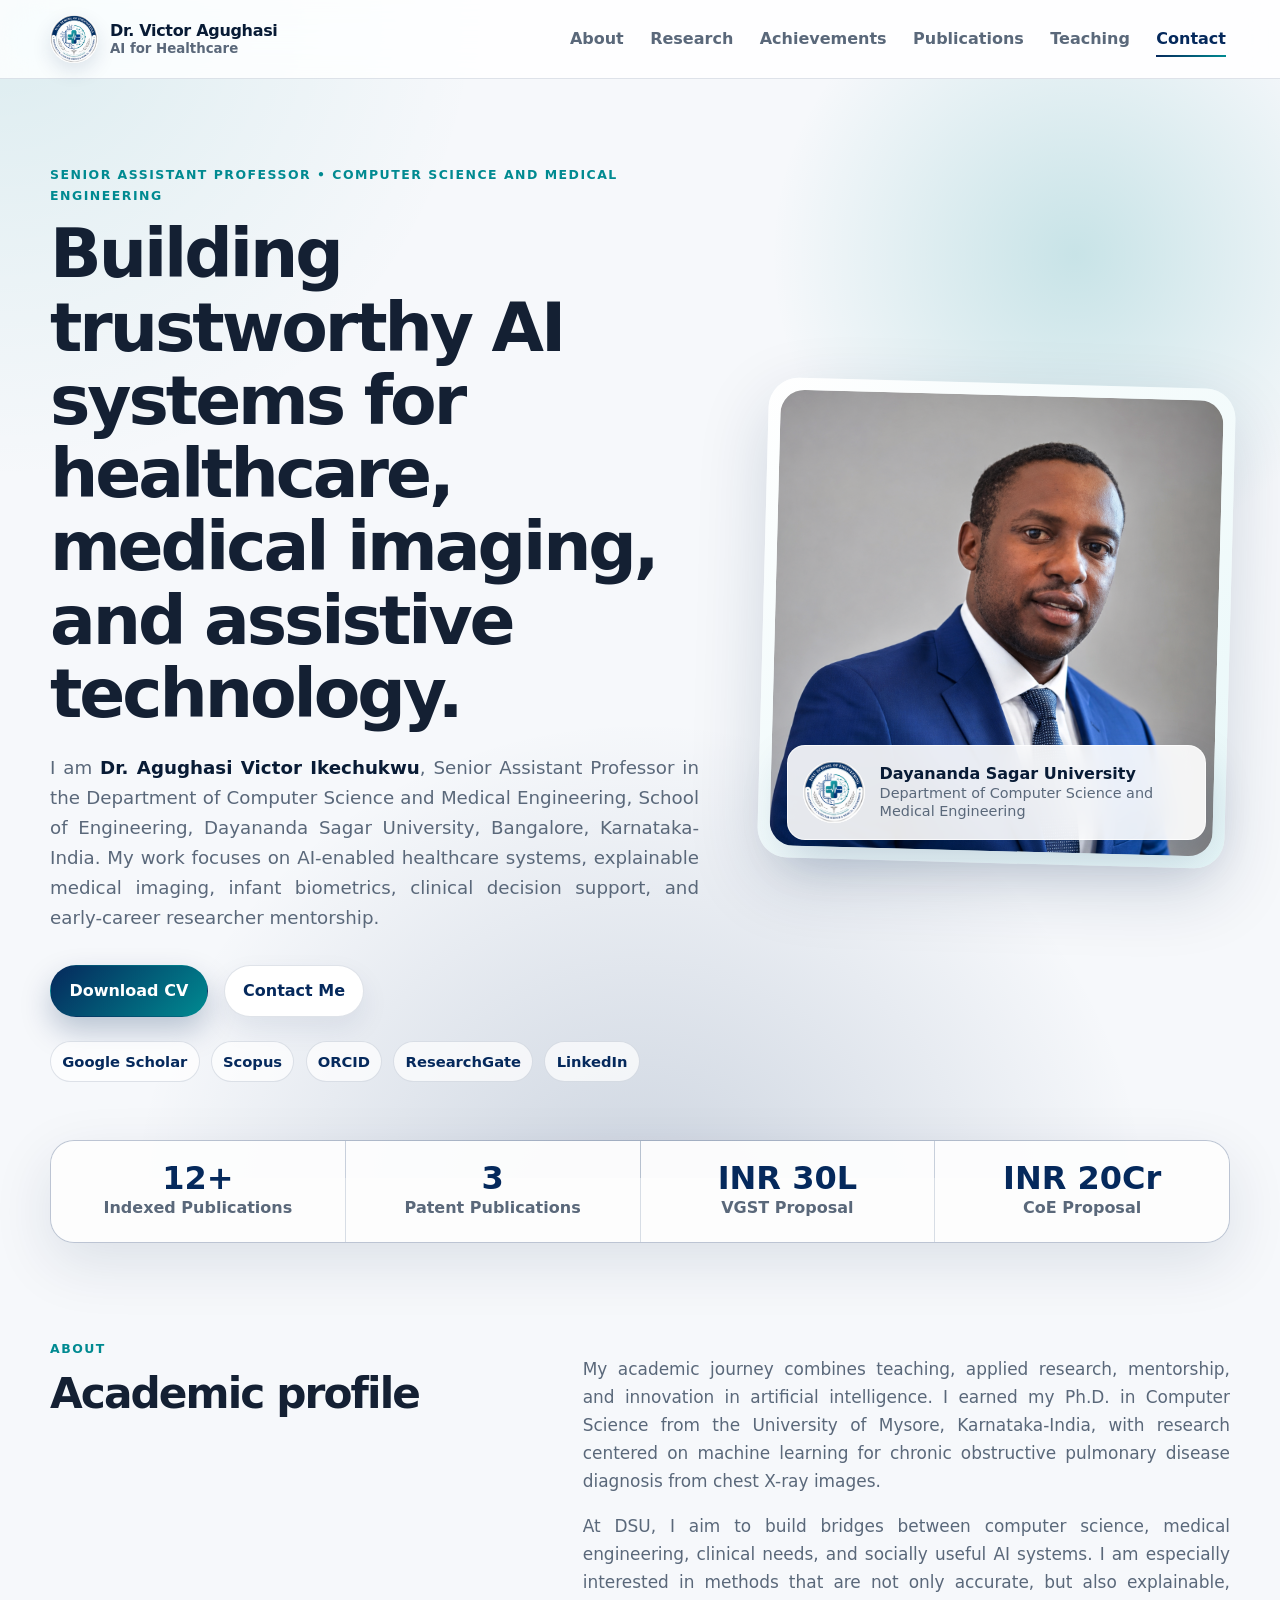
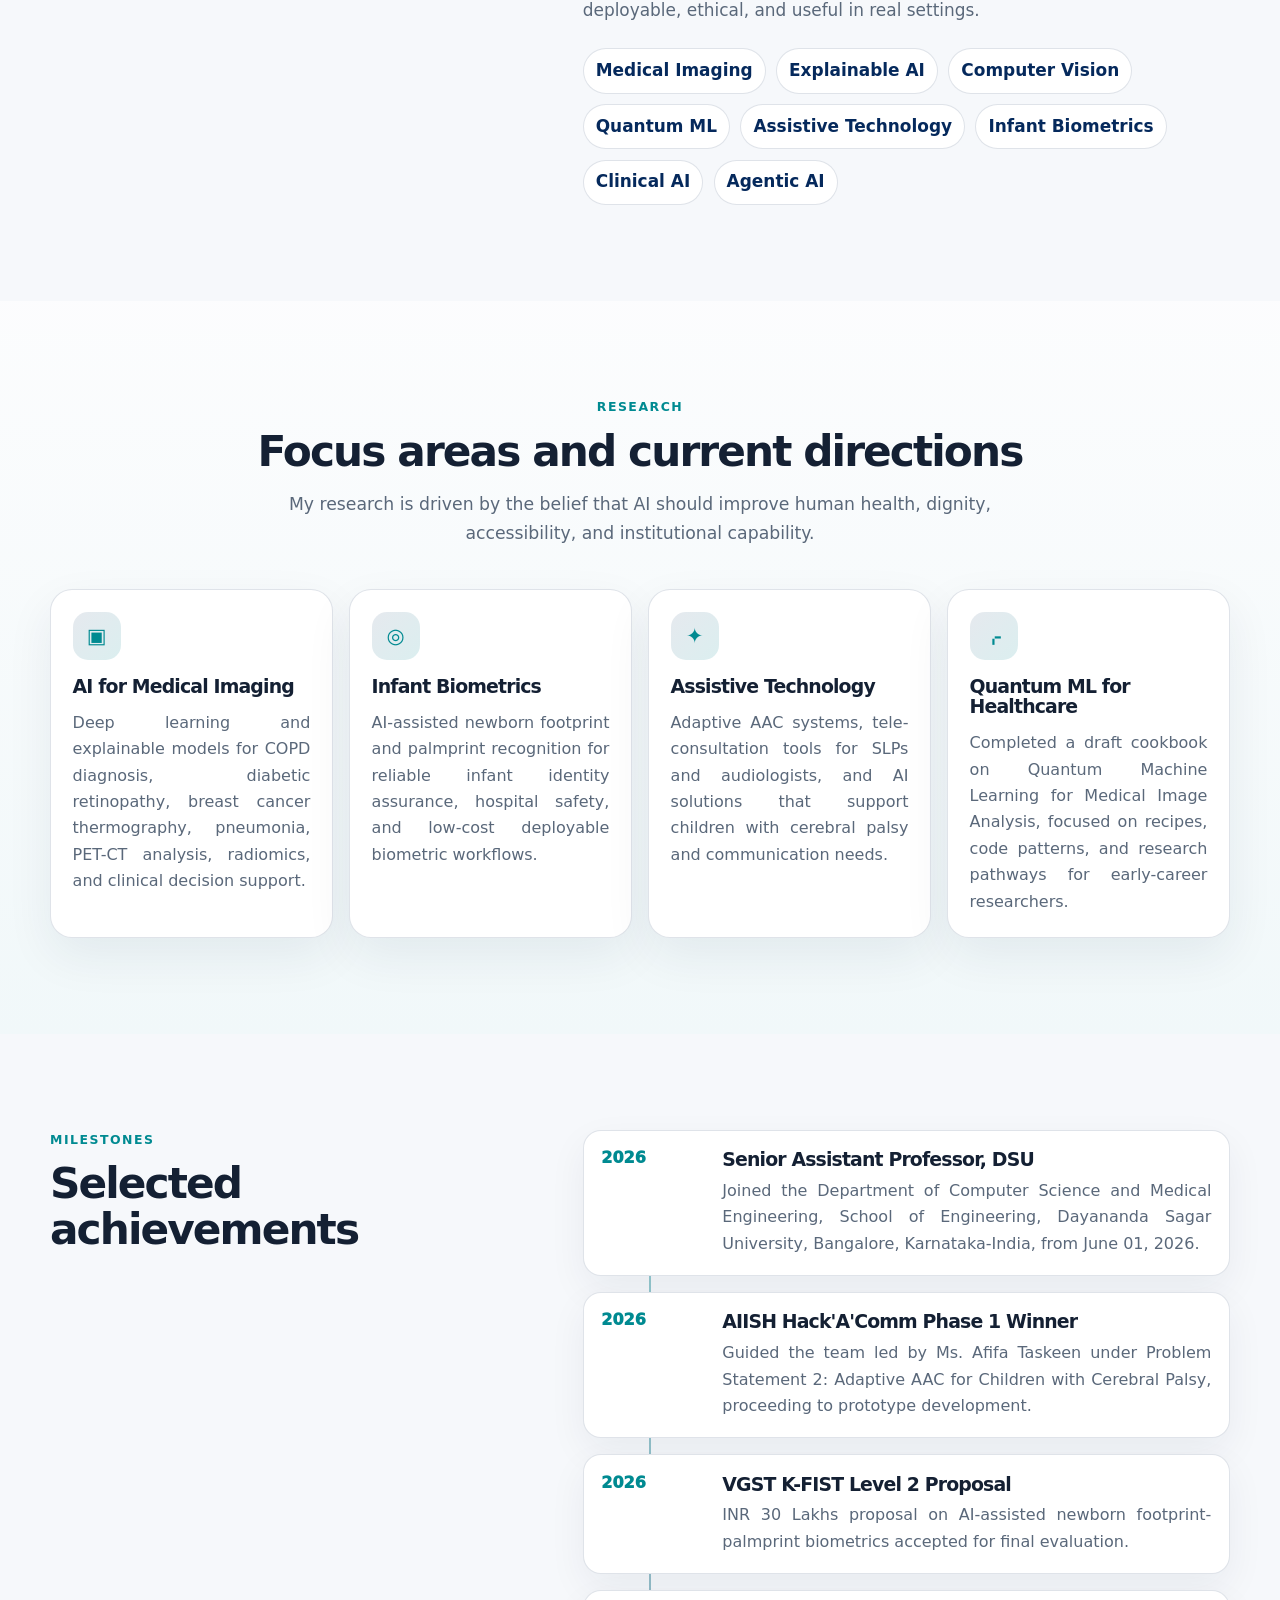
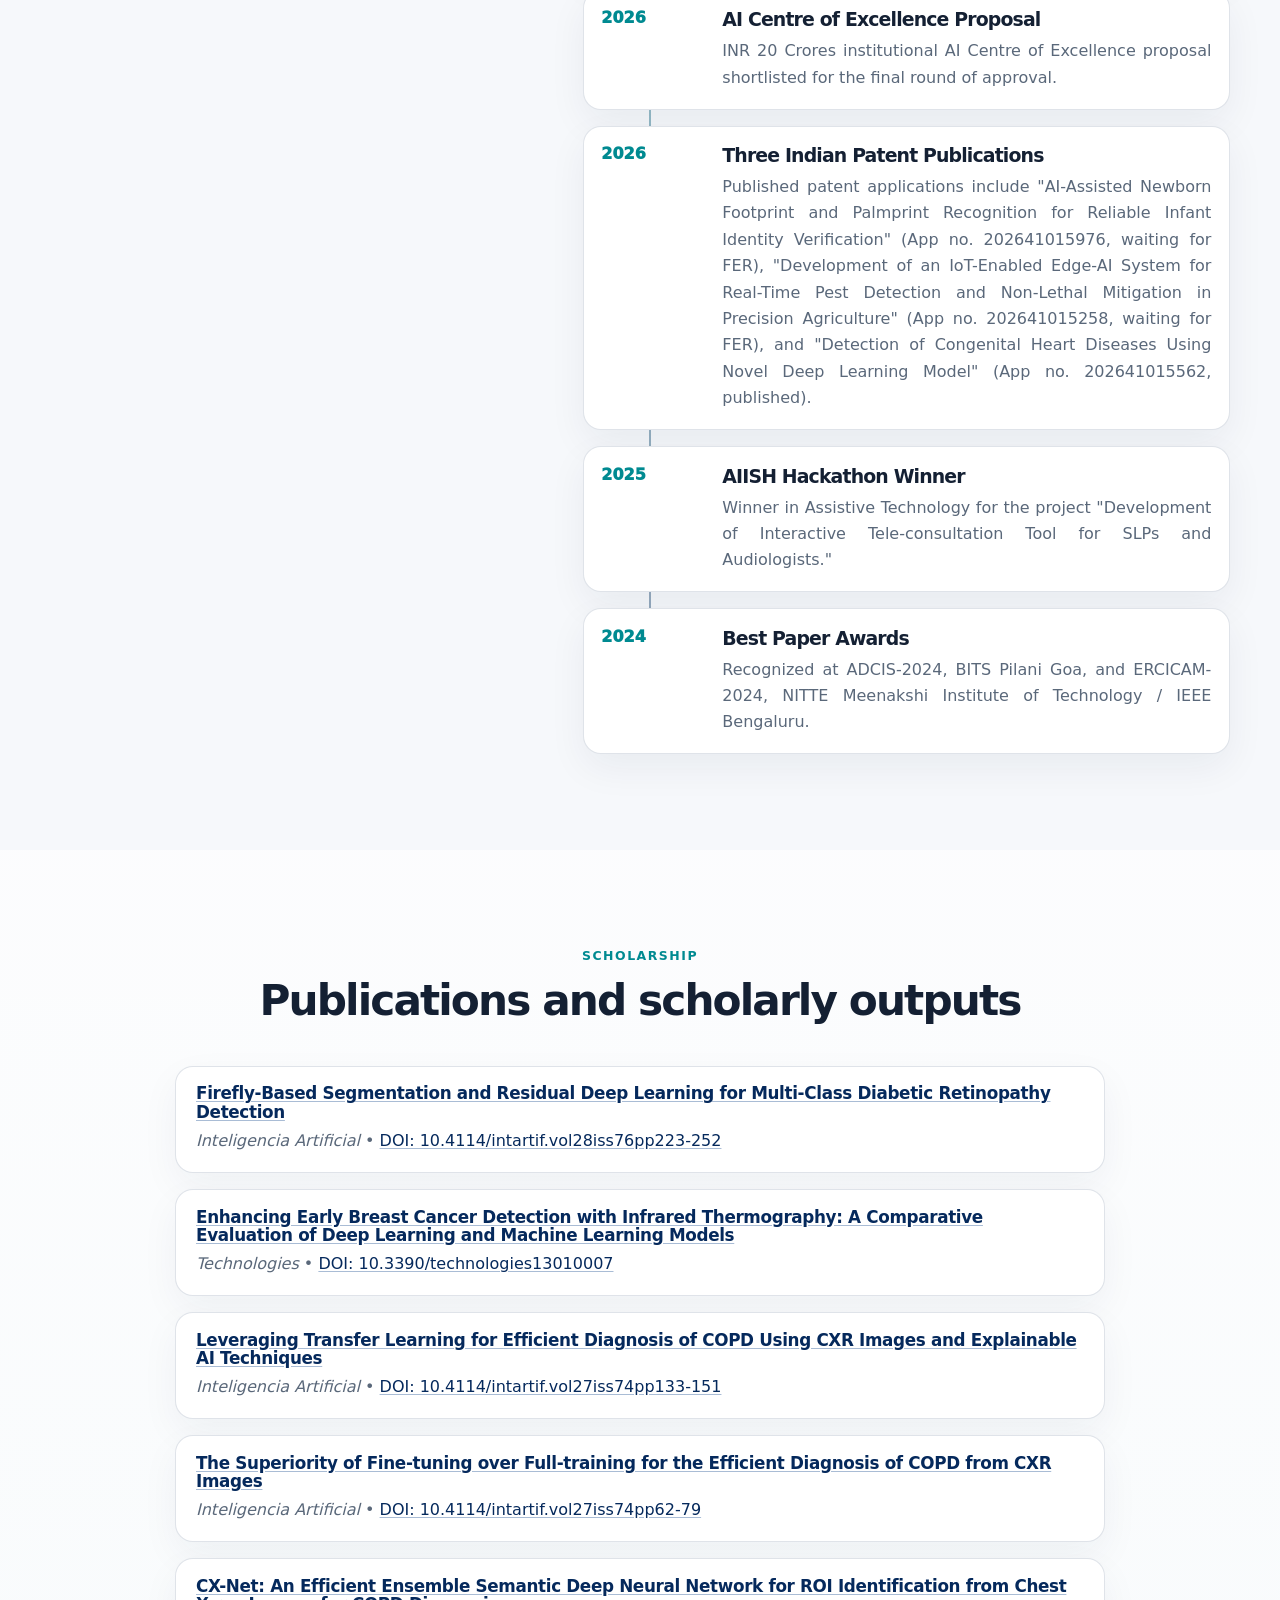
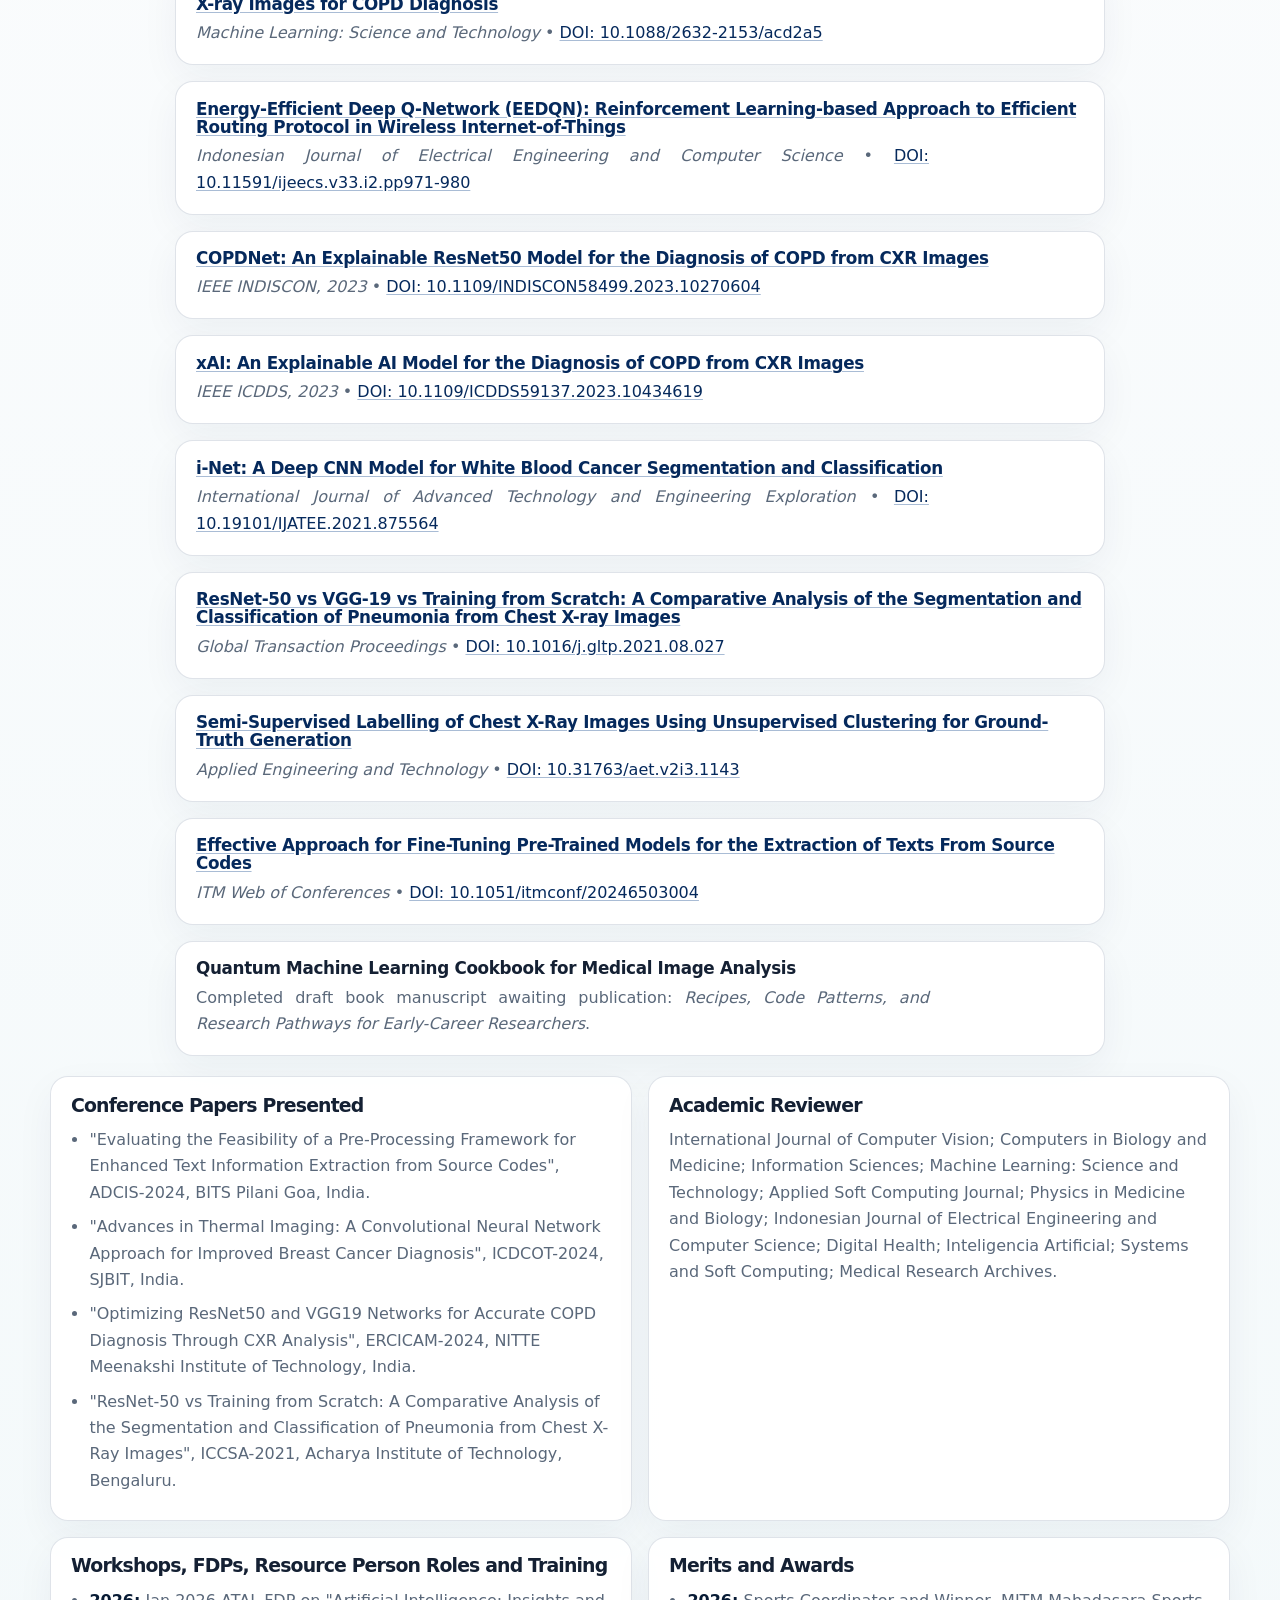
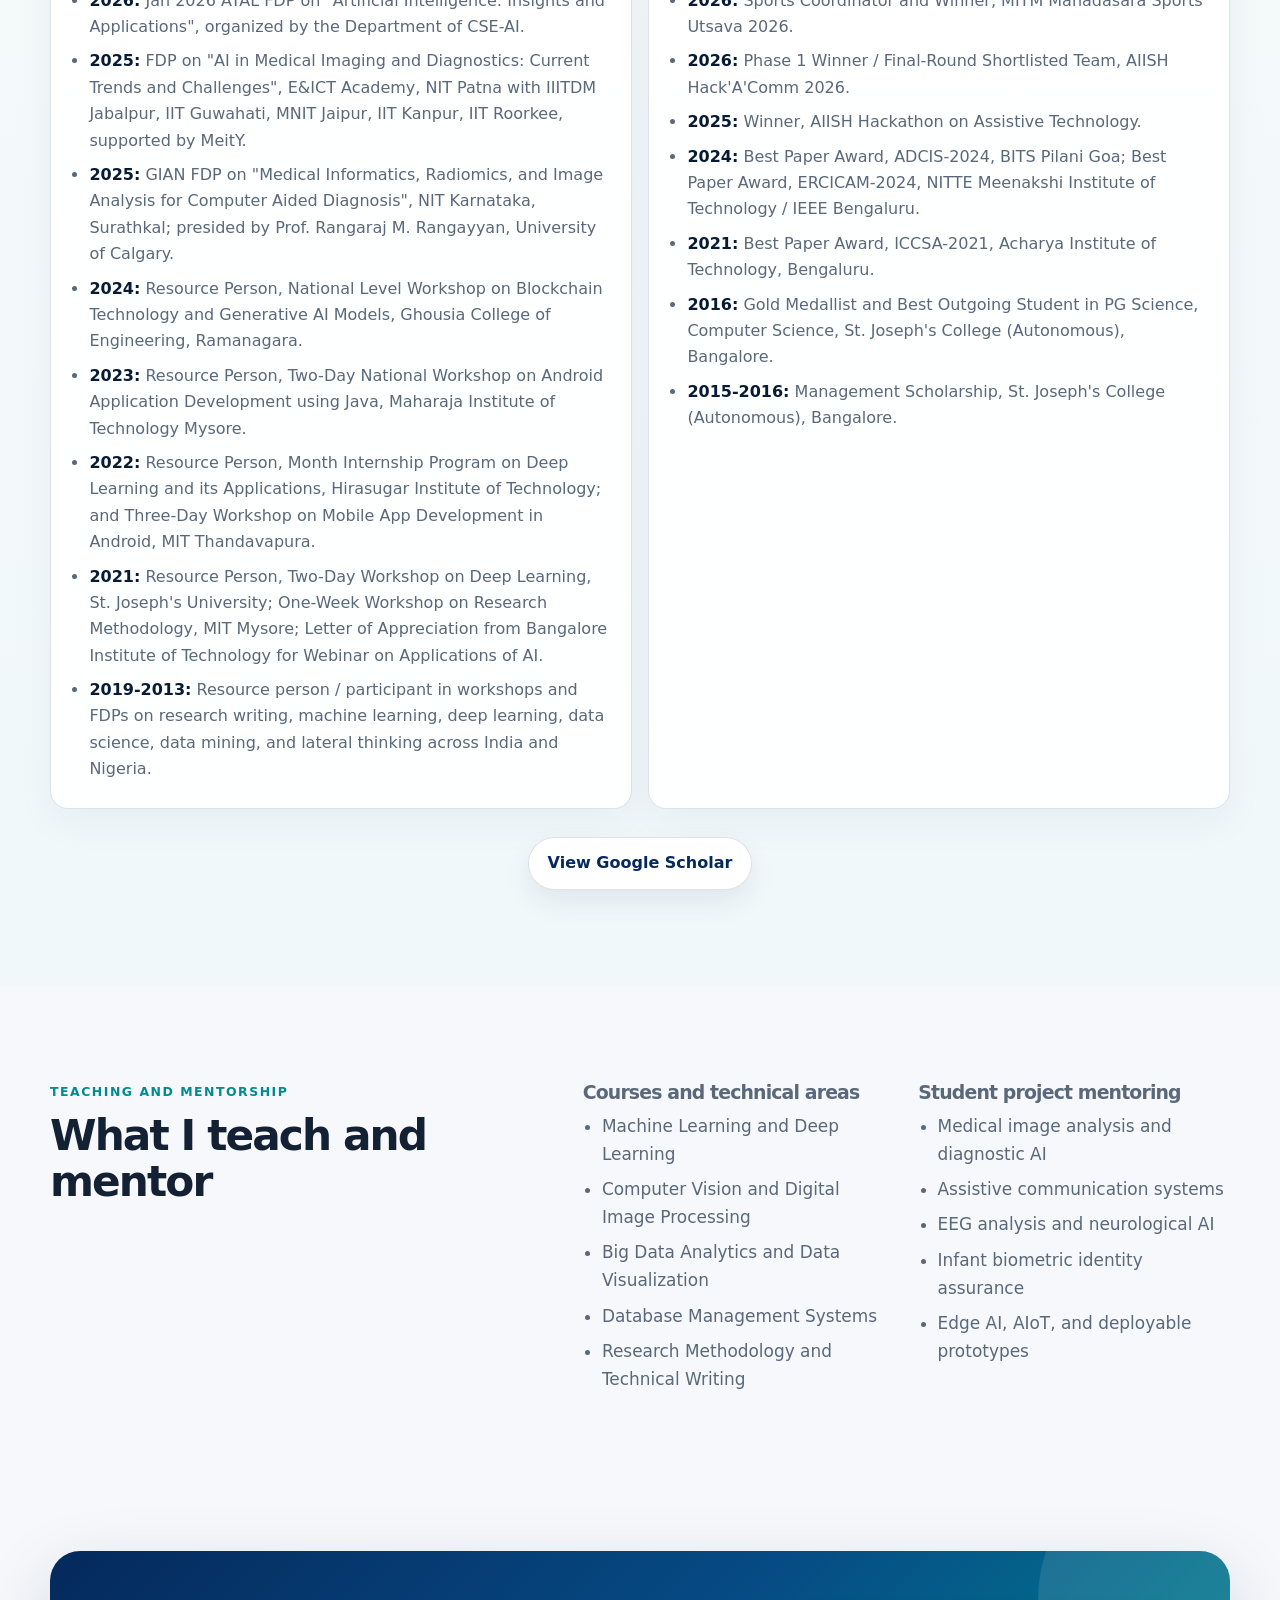
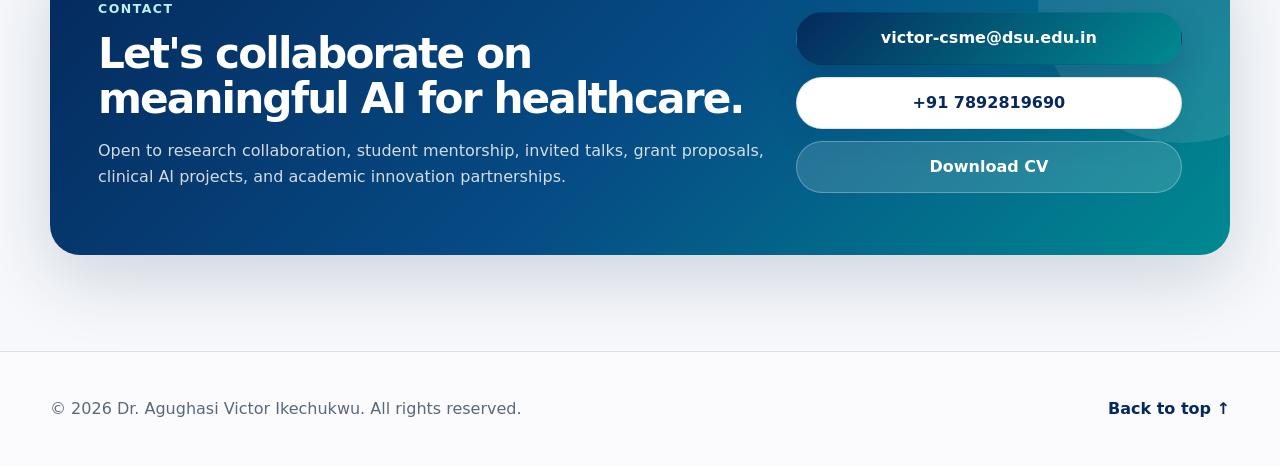
==== commit 8664abd8: "Modified the CV and Build files" ====
--- a/index.html
+++ b/index.html
@@ -298,6 +298,7 @@
           <article class="detail-panel">
             <h3>Workshops, FDPs, Resource Person Roles and Training</h3>
             <ul class="detail-list">
+              <li><strong>2026:</strong> Jan 2026 ATAL FDP on "Artificial Intelligence: Insights and Applications", organized by the Department of CSE-AI.</li>
               <li><strong>2025:</strong> FDP on "AI in Medical Imaging and Diagnostics: Current Trends and Challenges", E&amp;ICT Academy, NIT Patna with IIITDM Jabalpur, IIT Guwahati, MNIT Jaipur, IIT Kanpur, IIT Roorkee, supported by MeitY.</li>
               <li><strong>2025:</strong> GIAN FDP on "Medical Informatics, Radiomics, and Image Analysis for Computer Aided Diagnosis", NIT Karnataka, Surathkal; presided by Prof. Rangaraj M. Rangayyan, University of Calgary.</li>
               <li><strong>2024:</strong> Resource Person, National Level Workshop on Blockchain Technology and Generative AI Models, Ghousia College of Engineering, Ramanagara.</li>
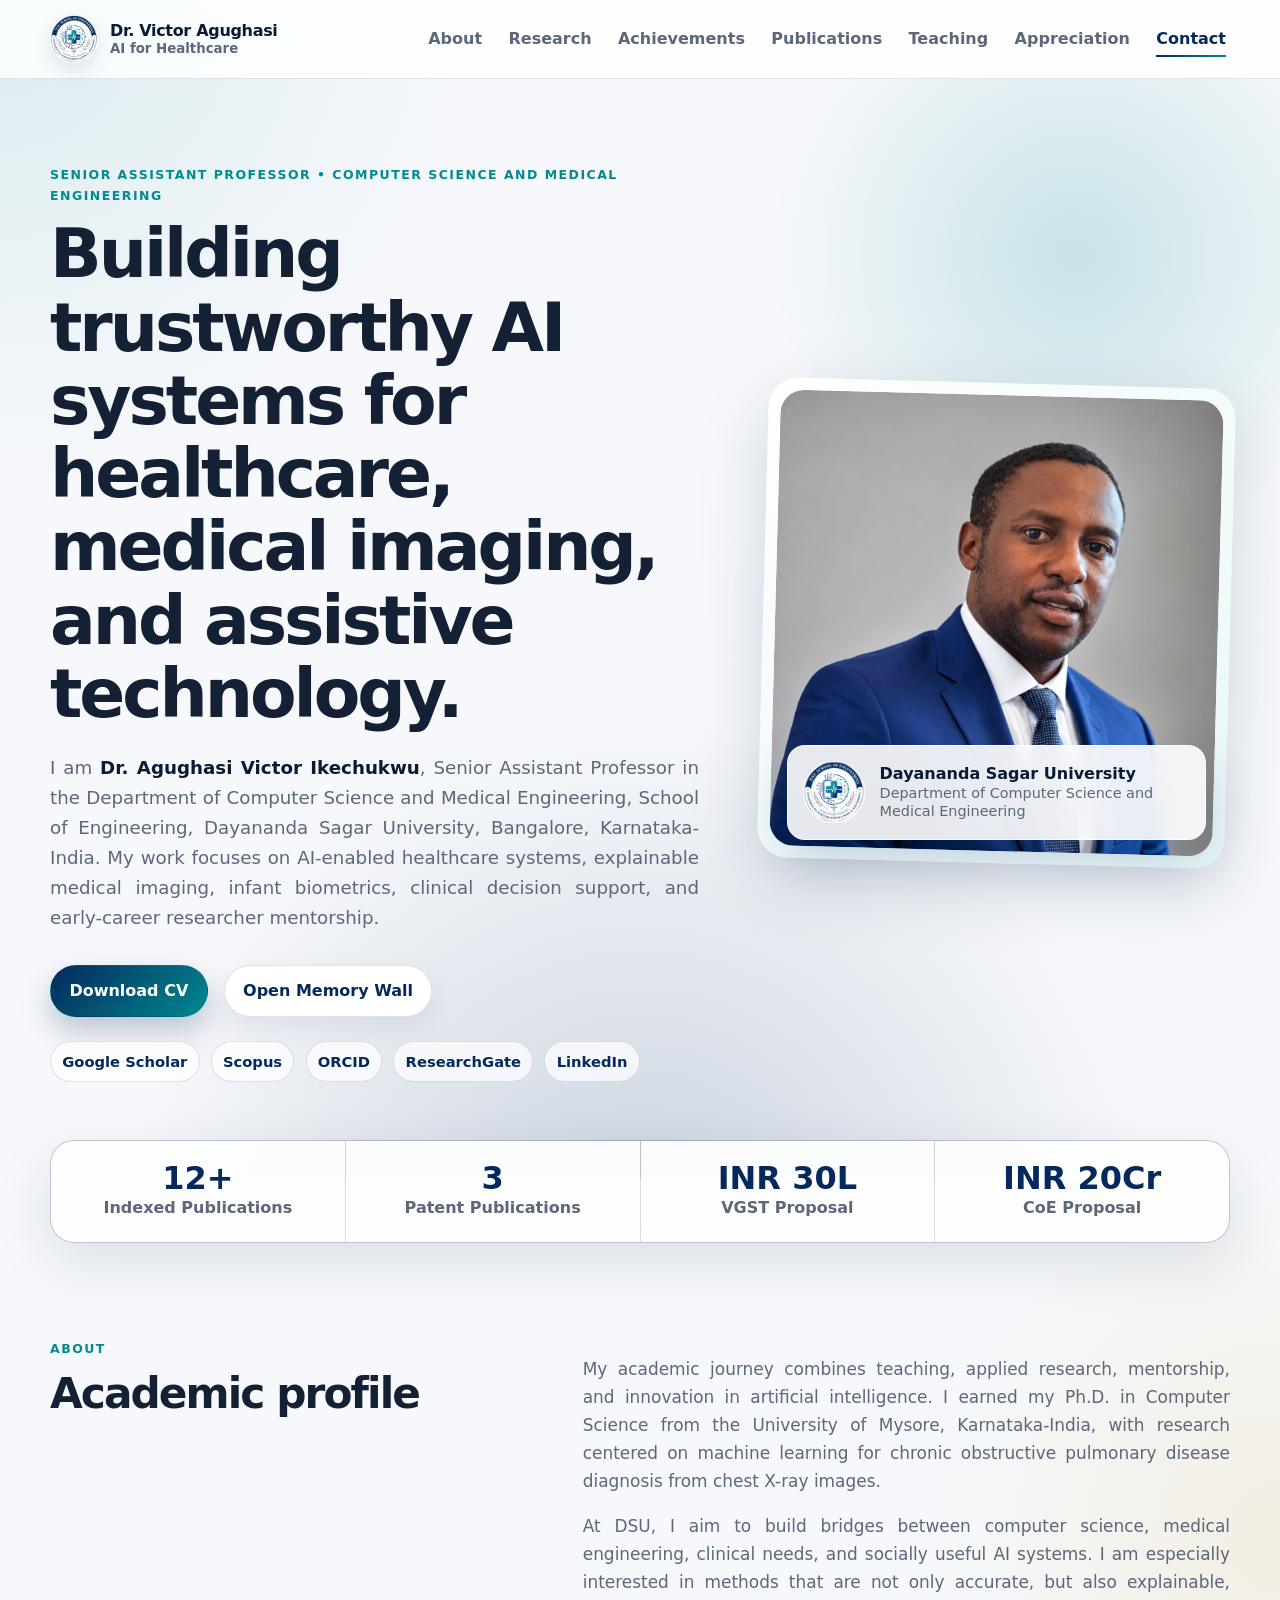
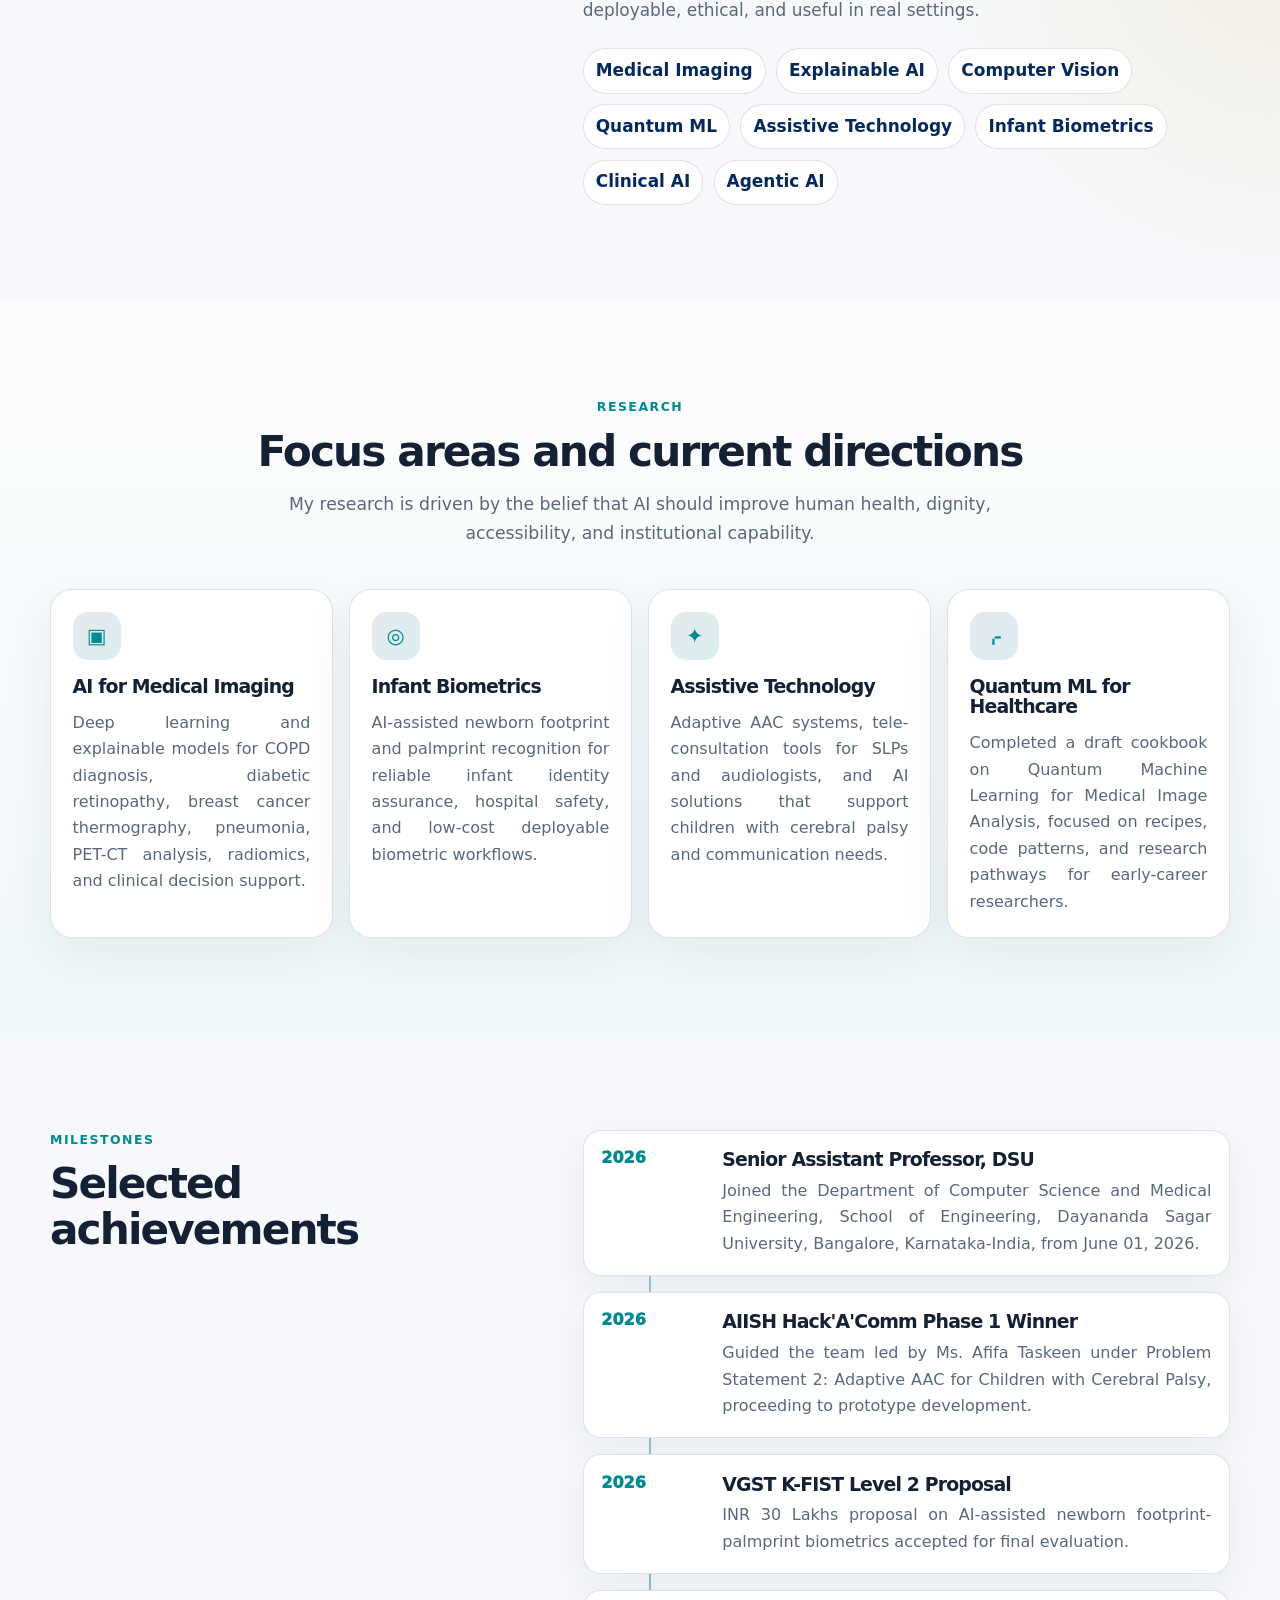
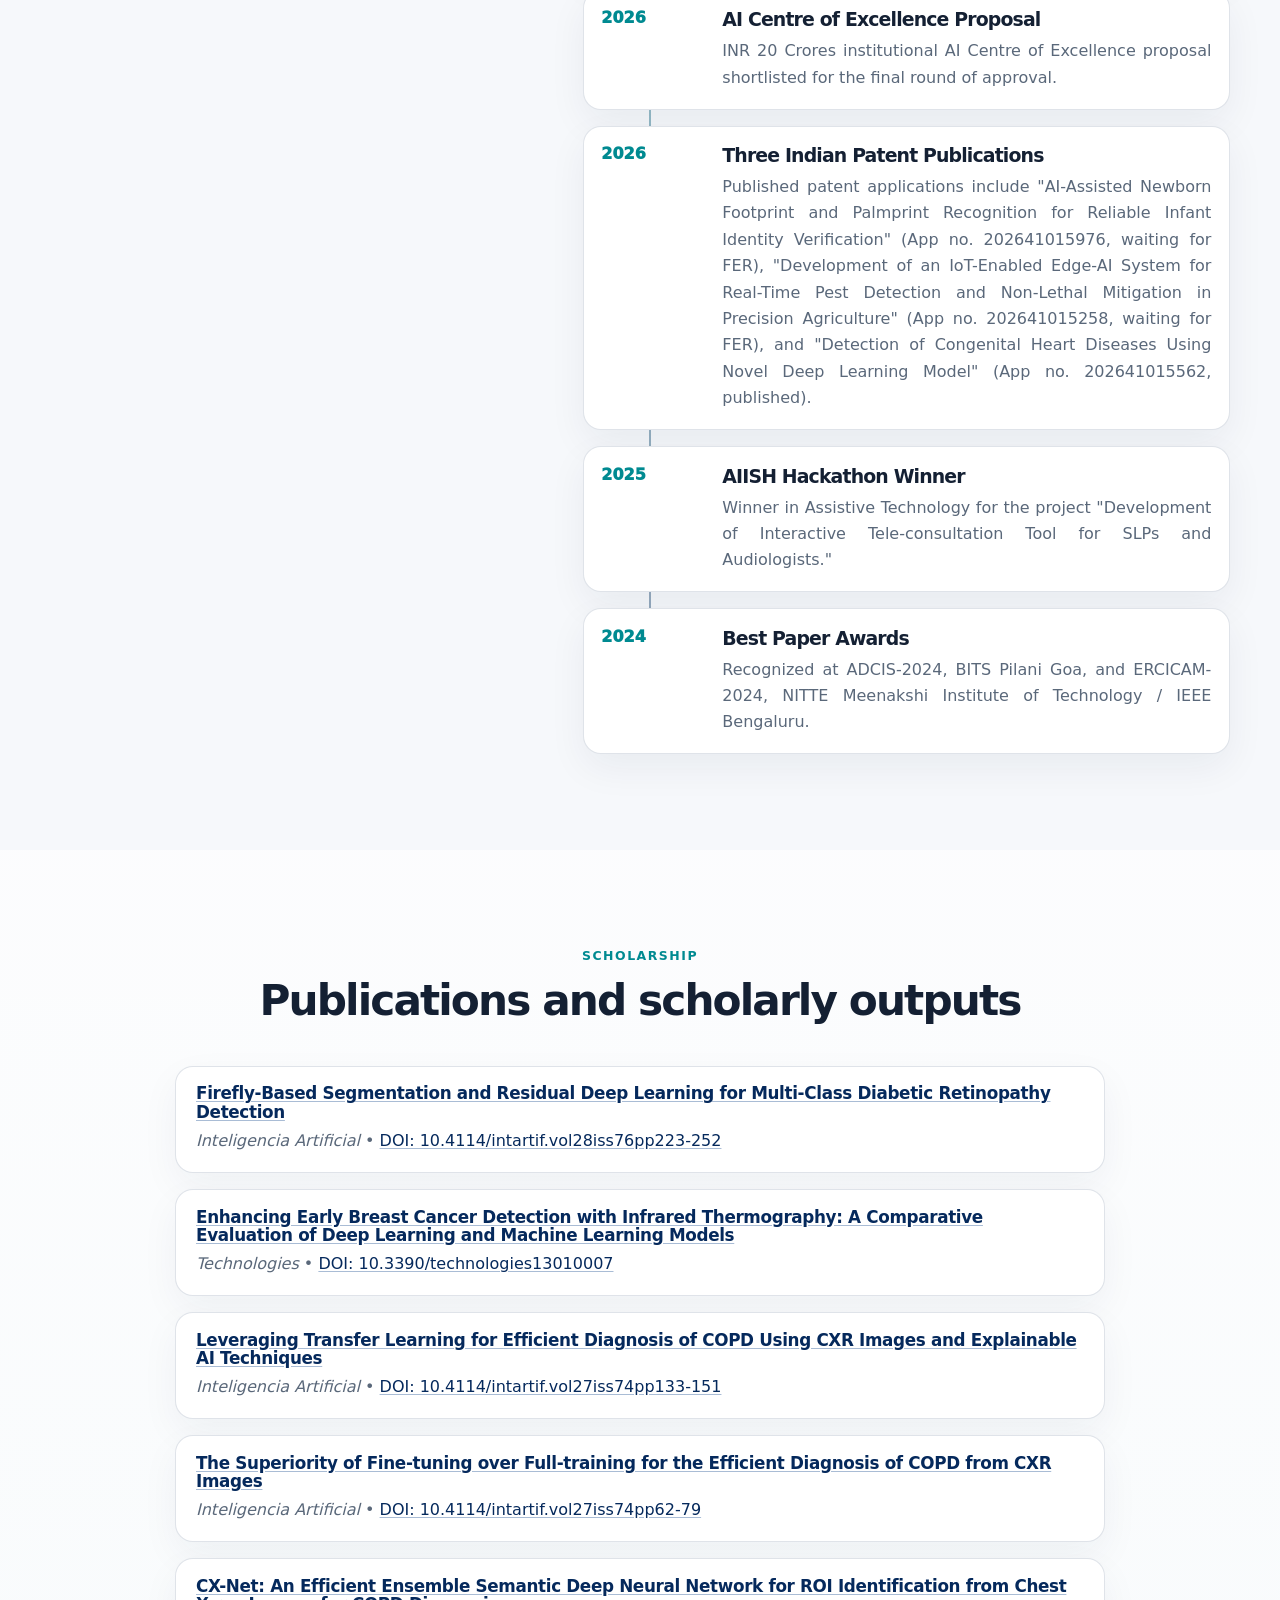
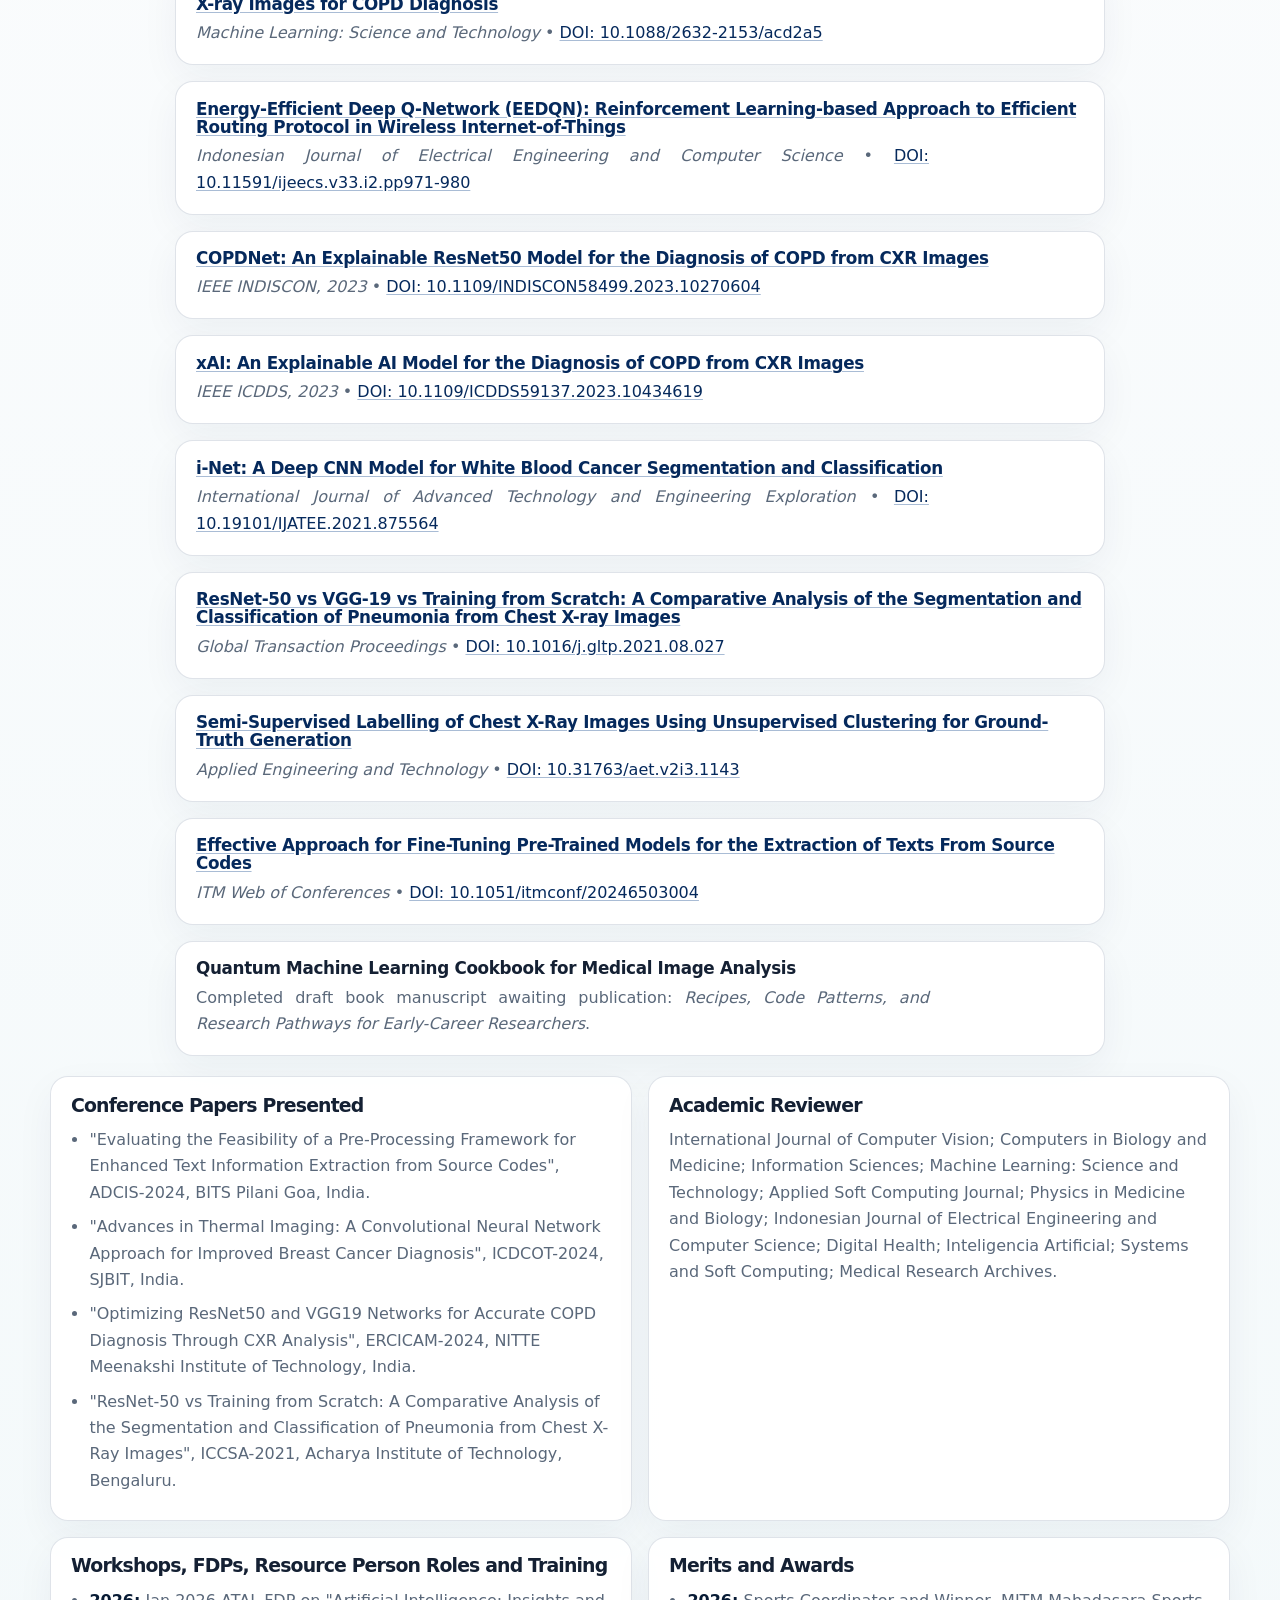
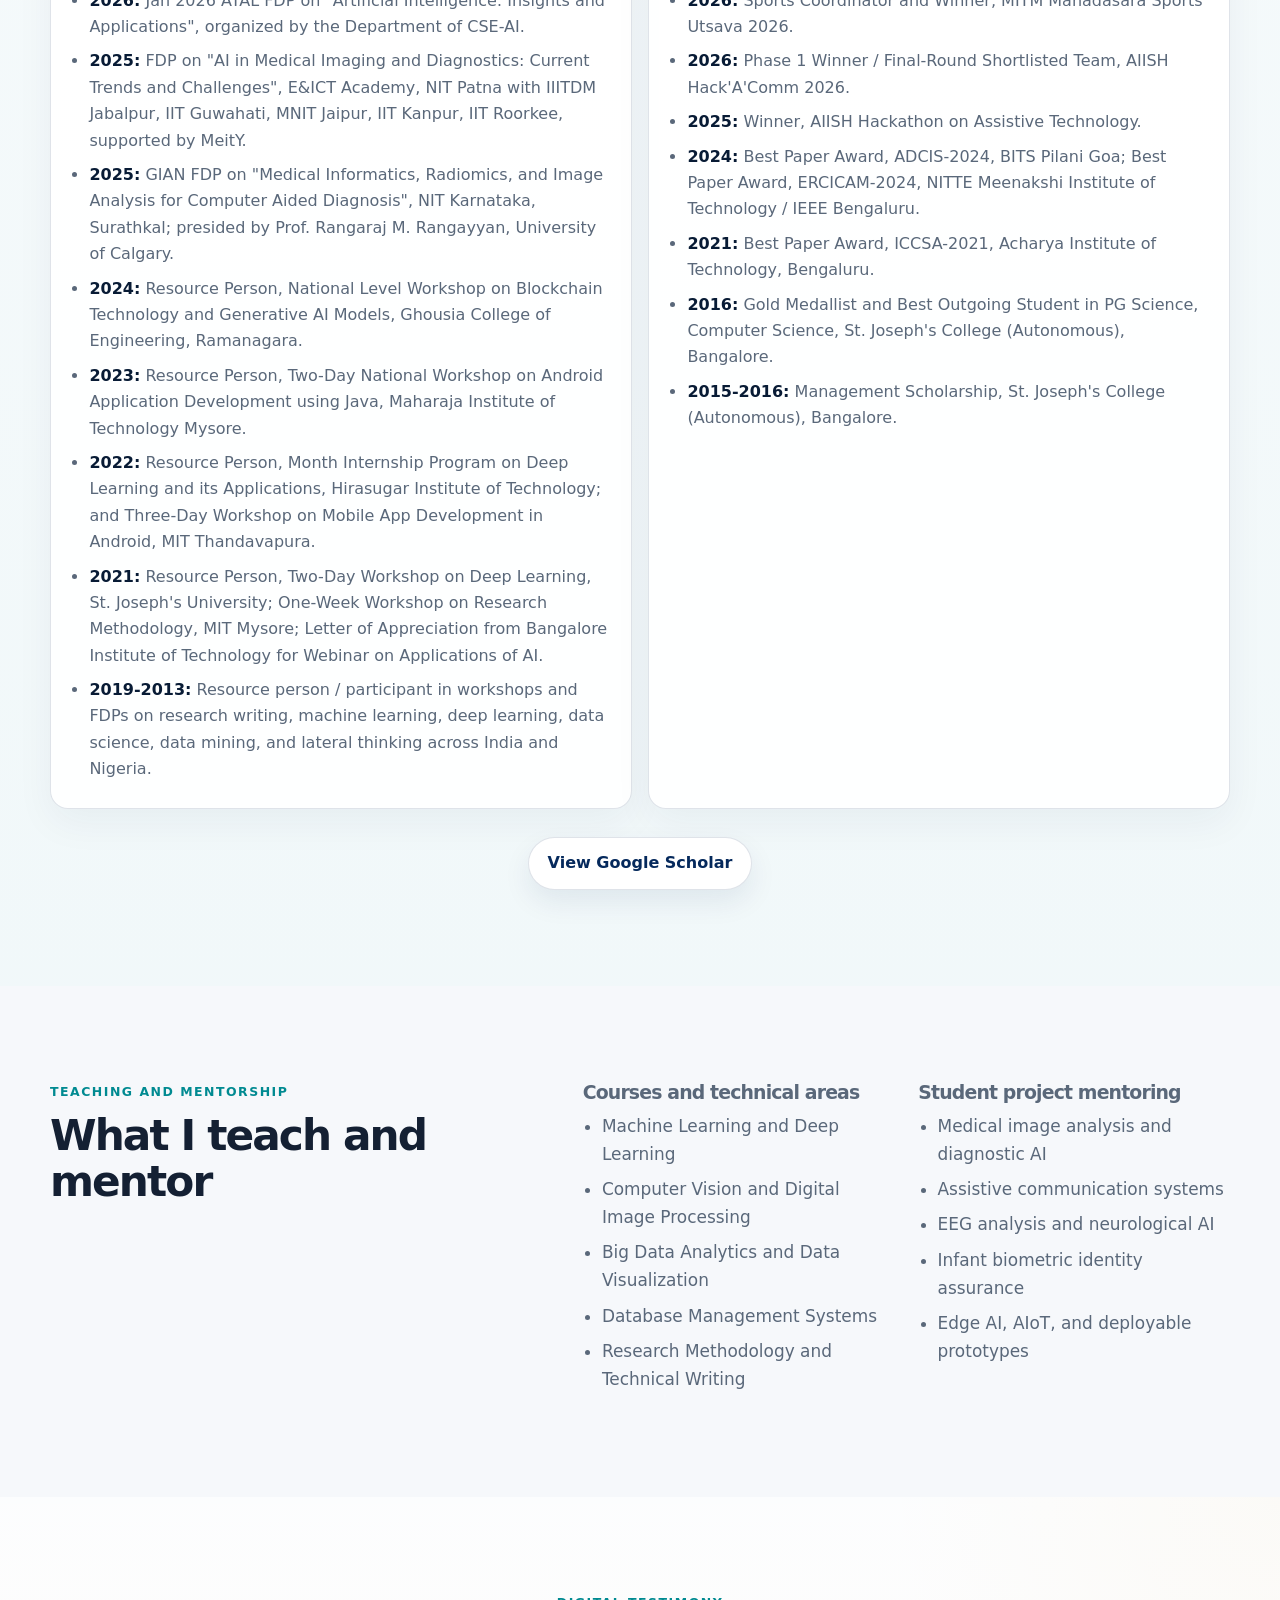
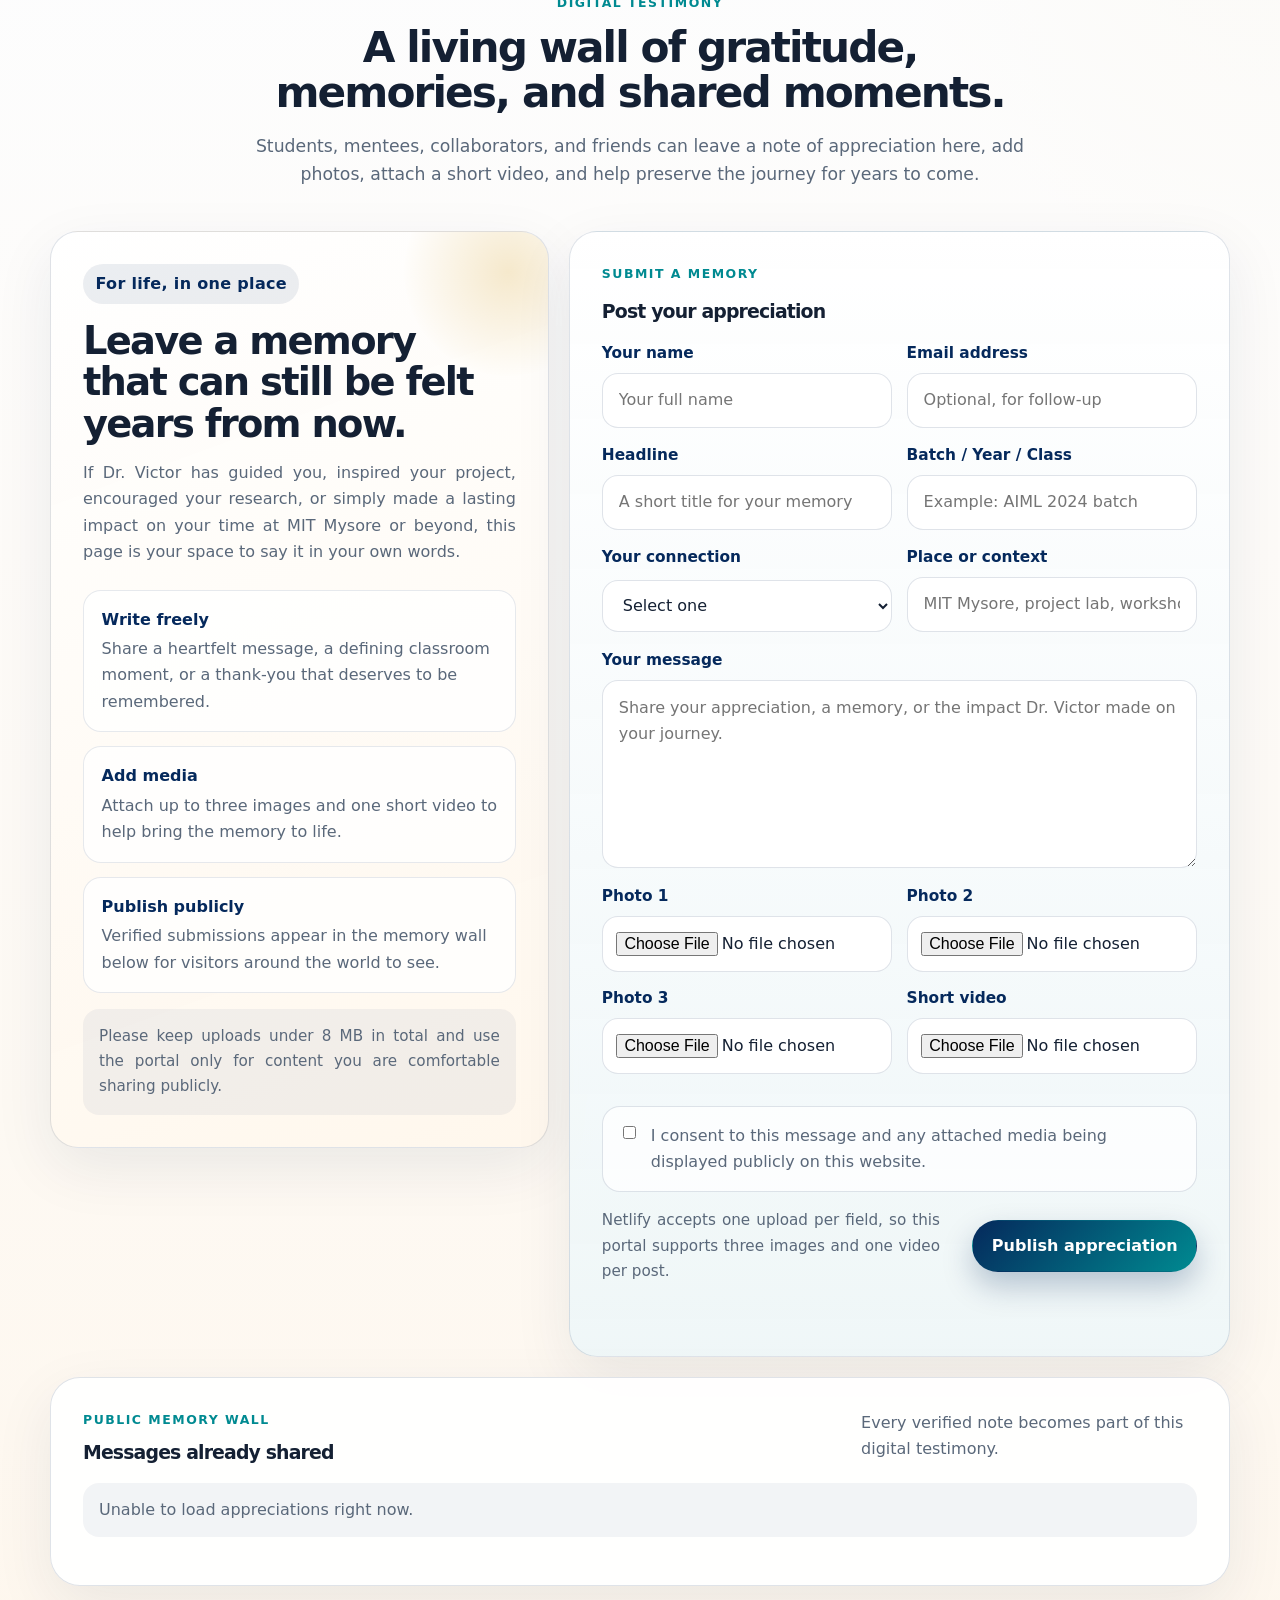
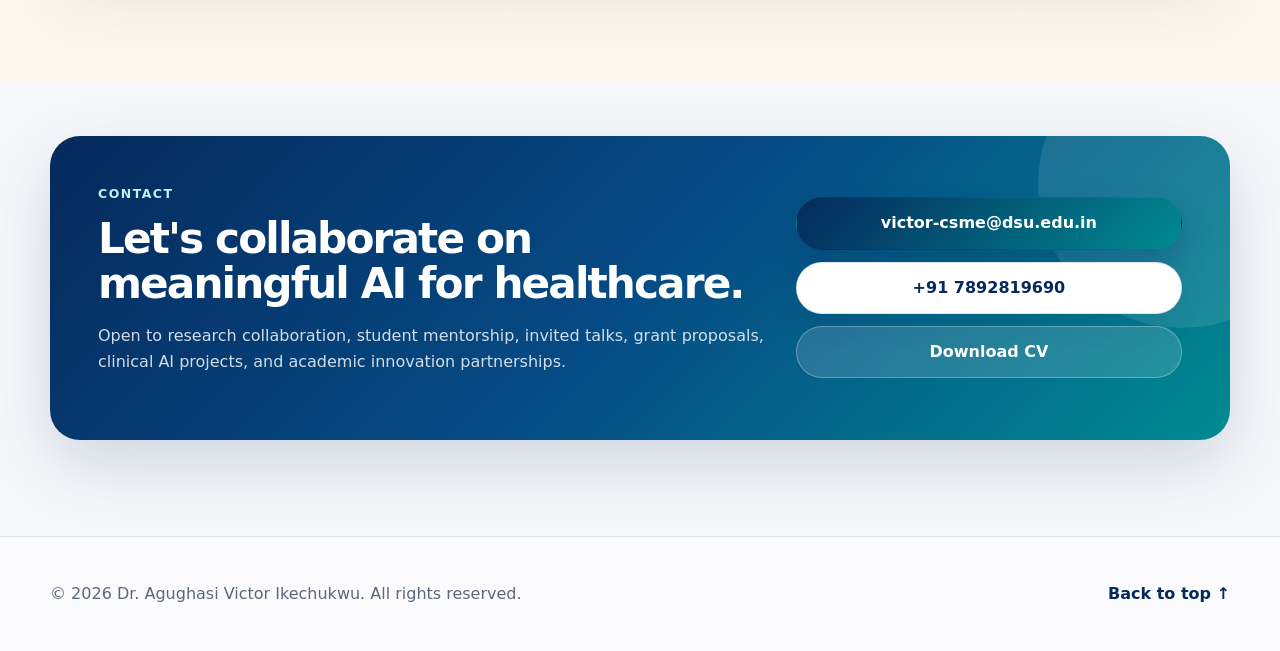
==== commit bbb9d867: "Added the Appreciation Section and Sanity Checks" ====
--- a/index.html
+++ b/index.html
@@ -58,6 +58,7 @@
         <a href="#achievements">Achievements</a>
         <a href="#publications">Publications</a>
         <a href="#teaching">Teaching</a>
+        <a href="#appreciation">Appreciation</a>
         <a href="#contact">Contact</a>
       </div>
     </nav>
@@ -75,7 +76,7 @@
           </p>
           <div class="hero-actions">
             <a class="btn primary" href="assets/Dr_Victor_Agughasi_DSU_ATS_CV.pdf" download>Download CV</a>
-            <a class="btn secondary" href="mailto:victor-csme@dsu.edu.in">Contact Me</a>
+            <a class="btn secondary" href="#appreciation">Open Memory Wall</a>
           </div>
           <div class="social-strip" aria-label="Academic profile links">
             <a href="https://scholar.google.com/citations?user=TQjqJ1UAAAAJ&hl=en" target="_blank" rel="noopener">Google Scholar</a>
@@ -360,6 +361,156 @@
       </div>
     </section>
 
+    <section class="section-pad appreciation-section" id="appreciation">
+      <div class="container">
+        <div class="section-heading centered reveal">
+          <p class="eyebrow">Digital Testimony</p>
+          <h2>A living wall of gratitude, memories, and shared moments.</h2>
+          <p>Students, mentees, collaborators, and friends can leave a note of appreciation here, add photos, attach a short video, and help preserve the journey for years to come.</p>
+        </div>
+
+        <div class="appreciation-layout">
+          <article class="memory-intro reveal">
+            <span class="memory-badge">For life, in one place</span>
+            <h3>Leave a memory that can still be felt years from now.</h3>
+            <p>
+              If Dr. Victor has guided you, inspired your project, encouraged your research, or simply made a lasting impact on your time at MIT Mysore or beyond, this page is your space to say it in your own words.
+            </p>
+            <div class="memory-points">
+              <div>
+                <strong>Write freely</strong>
+                <span>Share a heartfelt message, a defining classroom moment, or a thank-you that deserves to be remembered.</span>
+              </div>
+              <div>
+                <strong>Add media</strong>
+                <span>Attach up to three images and one short video to help bring the memory to life.</span>
+              </div>
+              <div>
+                <strong>Publish publicly</strong>
+                <span>Verified submissions appear in the memory wall below for visitors around the world to see.</span>
+              </div>
+            </div>
+            <p class="portal-note">
+              Please keep uploads under 8 MB in total and use the portal only for content you are comfortable sharing publicly.
+            </p>
+          </article>
+
+          <article class="memory-form-card reveal delay-1">
+            <div class="memory-form-head">
+              <p class="eyebrow">Submit a memory</p>
+              <h3>Post your appreciation</h3>
+            </div>
+
+            <form
+              class="appreciation-form"
+              name="student-appreciation"
+              method="POST"
+              enctype="multipart/form-data"
+              data-netlify="true"
+              data-netlify-honeypot="bot-field"
+              data-appreciation-form
+            >
+              <input type="hidden" name="form-name" value="student-appreciation" />
+              <p class="hidden-field">
+                <label>Do not fill this out if you are human: <input name="bot-field" /></label>
+              </p>
+
+              <div class="form-grid">
+                <label class="field">
+                  <span>Your name</span>
+                  <input type="text" name="name" placeholder="Your full name" required />
+                </label>
+                <label class="field">
+                  <span>Email address</span>
+                  <input type="email" name="email" placeholder="Optional, for follow-up" />
+                </label>
+                <label class="field">
+                  <span>Headline</span>
+                  <input type="text" name="headline" maxlength="90" placeholder="A short title for your memory" required />
+                </label>
+                <label class="field">
+                  <span>Batch / Year / Class</span>
+                  <input type="text" name="batch" maxlength="80" placeholder="Example: AIML 2024 batch" />
+                </label>
+                <label class="field">
+                  <span>Your connection</span>
+                  <select name="relationship" required>
+                    <option value="">Select one</option>
+                    <option>Student</option>
+                    <option>Mentee</option>
+                    <option>Project team member</option>
+                    <option>Research scholar</option>
+                    <option>Colleague</option>
+                    <option>Friend</option>
+                  </select>
+                </label>
+                <label class="field">
+                  <span>Place or context</span>
+                  <input type="text" name="memory_place" maxlength="100" placeholder="MIT Mysore, project lab, workshop..." />
+                </label>
+              </div>
+
+              <label class="field">
+                <span>Your message</span>
+                <textarea name="message" rows="6" maxlength="1800" placeholder="Share your appreciation, a memory, or the impact Dr. Victor made on your journey." required></textarea>
+              </label>
+
+              <div class="upload-grid">
+                <label class="field upload-field">
+                  <span>Photo 1</span>
+                  <input type="file" name="photo_1" accept="image/*" data-media-input />
+                </label>
+                <label class="field upload-field">
+                  <span>Photo 2</span>
+                  <input type="file" name="photo_2" accept="image/*" data-media-input />
+                </label>
+                <label class="field upload-field">
+                  <span>Photo 3</span>
+                  <input type="file" name="photo_3" accept="image/*" data-media-input />
+                </label>
+                <label class="field upload-field">
+                  <span>Short video</span>
+                  <input type="file" name="video_1" accept="video/*" data-media-input />
+                </label>
+              </div>
+
+              <div class="media-preview" data-media-preview aria-live="polite"></div>
+
+              <label class="consent-row">
+                <input type="checkbox" name="consent_public" value="yes" required />
+                <span>I consent to this message and any attached media being displayed publicly on this website.</span>
+              </label>
+
+              <div class="form-footer">
+                <p class="form-help">Netlify accepts one upload per field, so this portal supports three images and one video per post.</p>
+                <button class="btn primary" type="submit">Publish appreciation</button>
+              </div>
+
+              <p class="form-status" data-form-status aria-live="polite"></p>
+            </form>
+          </article>
+        </div>
+
+        <div class="memory-wall reveal delay-2">
+          <div class="memory-wall-head">
+            <div>
+              <p class="eyebrow">Public memory wall</p>
+              <h3>Messages already shared</h3>
+            </div>
+            <p>Every verified note becomes part of this digital testimony.</p>
+          </div>
+
+          <div class="memory-feedback" data-memory-feedback>
+            <p class="memory-state" data-memory-loading>Loading memories...</p>
+            <p class="memory-state hidden" data-memory-empty>No public appreciations have been published yet. Be the first to add one.</p>
+            <p class="memory-state hidden" data-memory-error></p>
+          </div>
+
+          <div class="memory-grid" data-memory-grid aria-live="polite"></div>
+        </div>
+      </div>
+    </section>
+
     <section class="section-pad contact-section" id="contact">
       <div class="container contact-card reveal">
         <div>
@@ -383,6 +534,18 @@
     </div>
   </footer>
 
+  <div class="lightbox hidden" data-lightbox aria-hidden="true">
+    <button class="lightbox-close" type="button" data-lightbox-close aria-label="Close media viewer">&times;</button>
+    <div class="lightbox-dialog" role="dialog" aria-modal="true" aria-label="Memory media viewer">
+      <div class="lightbox-media" data-lightbox-media></div>
+      <div class="lightbox-copy">
+        <p class="eyebrow">Memory preview</p>
+        <h3 data-lightbox-title></h3>
+        <p data-lightbox-caption></p>
+      </div>
+    </div>
+  </div>
+
   <script src="script.js"></script>
 </body>
 </html>
--- a/styles.css
+++ b/styles.css
@@ -2,17 +2,22 @@
   --bg: #f6f8fb;
   --surface: #ffffff;
   --surface-soft: #eef6f8;
+  --surface-warm: #fff7ec;
   --ink: #142033;
   --muted: #5a687a;
   --navy: #05295c;
   --navy-2: #0b3f87;
   --teal: #008a91;
   --gold: #d7a530;
+  --gold-soft: #f6e1a7;
+  --rose: #c06b55;
   --line: rgba(10, 44, 89, 0.13);
+  --line-strong: rgba(10, 44, 89, 0.22);
   --shadow: 0 24px 70px rgba(6, 36, 74, 0.16);
   --radius-xl: 30px;
   --radius-lg: 22px;
   --radius-md: 16px;
+  --radius-sm: 12px;
   --container: 1180px;
 }
 
@@ -25,13 +30,17 @@
   margin: 0;
   font-family: Inter, ui-sans-serif, system-ui, -apple-system, BlinkMacSystemFont, "Segoe UI", sans-serif;
   color: var(--ink);
-  background: radial-gradient(circle at top left, rgba(0, 138, 145, 0.11), transparent 30rem), var(--bg);
+  background:
+    radial-gradient(circle at top left, rgba(0, 138, 145, 0.11), transparent 30rem),
+    radial-gradient(circle at 100% 15%, rgba(215, 165, 48, 0.12), transparent 22rem),
+    var(--bg);
   line-height: 1.65;
   overflow-x: hidden;
 }
-img { max-width: 100%; display: block; }
+img, video { max-width: 100%; display: block; }
 a { color: inherit; text-decoration: none; }
 strong { color: #081b35; }
+button, input, textarea, select { font: inherit; }
 section[id] { scroll-margin-top: 104px; }
 
 .skip-link {
@@ -46,6 +55,11 @@
 }
 .skip-link:focus { left: 1rem; }
 
+.hidden,
+.hidden-field {
+  display: none !important;
+}
+
 .container { width: min(100% - 2rem, var(--container)); margin-inline: auto; }
 .section-pad { padding: 96px 0; }
 .alt { background: linear-gradient(180deg, rgba(255,255,255,.64), rgba(239,248,249,.72)); }
@@ -77,8 +91,16 @@
 .nav-links { display: flex; align-items: center; justify-content: flex-end; flex-wrap: wrap; gap: 1.15rem; font-weight: 700; color: var(--muted); }
 .nav-links a { padding: .55rem .25rem; position: relative; }
 .nav-links a::after {
-  content: ""; position: absolute; left: .25rem; right: .25rem; bottom: .25rem; height: 2px;
-  background: linear-gradient(90deg, var(--navy), var(--teal)); transform: scaleX(0); transform-origin: left; transition: .25s ease;
+  content: "";
+  position: absolute;
+  left: .25rem;
+  right: .25rem;
+  bottom: .25rem;
+  height: 2px;
+  background: linear-gradient(90deg, var(--navy), var(--teal));
+  transform: scaleX(0);
+  transform-origin: left;
+  transition: .25s ease;
 }
 .nav-links a:hover, .nav-links a.active { color: var(--navy); }
 .nav-links a:hover::after, .nav-links a.active::after { transform: scaleX(1); }
@@ -93,14 +115,37 @@
   align-items: center;
 }
 .hero-bg {
-  position: absolute; inset: 0; pointer-events: none;
+  position: absolute;
+  inset: 0;
+  pointer-events: none;
   background:
     radial-gradient(circle at 84% 16%, rgba(0,138,145,.19), transparent 19rem),
     radial-gradient(circle at 50% 105%, rgba(5,41,92,.18), transparent 32rem);
 }
-.hero-grid { position: relative; display: grid; grid-template-columns: minmax(0, 1.07fr) minmax(320px, .77fr); gap: 4rem; align-items: center; }
-.hero-copy, .hero-card, .section-heading, .content-block, .contact-card > div { min-width: 0; }
-.eyebrow { color: var(--teal); font-weight: 900; text-transform: uppercase; letter-spacing: .12em; font-size: .78rem; margin: 0 0 .7rem; }
+.hero-grid {
+  position: relative;
+  display: grid;
+  grid-template-columns: minmax(0, 1.07fr) minmax(320px, .77fr);
+  gap: 4rem;
+  align-items: center;
+}
+.hero-copy,
+.hero-card,
+.section-heading,
+.content-block,
+.contact-card > div,
+.memory-intro,
+.memory-form-card {
+  min-width: 0;
+}
+.eyebrow {
+  color: var(--teal);
+  font-weight: 900;
+  text-transform: uppercase;
+  letter-spacing: .12em;
+  font-size: .78rem;
+  margin: 0 0 .7rem;
+}
 h1, h2, h3 { line-height: 1.08; letter-spacing: -.045em; margin: 0; }
 h1 { font-size: clamp(2.55rem, 5.3vw, 5.5rem); max-width: 950px; }
 h2 { font-size: clamp(2rem, 3.3vw, 3.4rem); }
@@ -108,9 +153,17 @@
 .hero-text { color: var(--muted); font-size: 1.14rem; max-width: 770px; margin: 1.4rem 0 0; }
 .hero-actions { display: flex; flex-wrap: wrap; gap: 1rem; margin-top: 2rem; }
 .btn {
-  display: inline-flex; align-items: center; justify-content: center; gap: .45rem;
-  min-height: 48px; padding: .75rem 1.15rem; border-radius: 999px; font-weight: 900;
-  border: 1px solid transparent; transition: transform .22s ease, box-shadow .22s ease, background .22s ease;
+  display: inline-flex;
+  align-items: center;
+  justify-content: center;
+  gap: .45rem;
+  min-height: 48px;
+  padding: .75rem 1.15rem;
+  border-radius: 999px;
+  font-weight: 900;
+  border: 1px solid transparent;
+  cursor: pointer;
+  transition: transform .22s ease, box-shadow .22s ease, background .22s ease;
 }
 .btn:hover { transform: translateY(-2px); }
 .btn.primary { background: linear-gradient(135deg, var(--navy), var(--teal)); color: #fff; box-shadow: 0 14px 30px rgba(5, 41, 92, .25); }
@@ -118,8 +171,13 @@
 .btn.ghost { background: rgba(255,255,255,.14); color: #fff; border-color: rgba(255,255,255,.28); }
 .social-strip { display: flex; flex-wrap: wrap; gap: .7rem; margin-top: 1.5rem; }
 .social-strip a {
-  font-size: .92rem; color: var(--navy); background: rgba(255,255,255,.7); border: 1px solid var(--line);
-  padding: .44rem .7rem; border-radius: 999px; font-weight: 800;
+  font-size: .92rem;
+  color: var(--navy);
+  background: rgba(255,255,255,.7);
+  border: 1px solid var(--line);
+  padding: .44rem .7rem;
+  border-radius: 999px;
+  font-weight: 800;
   text-align: center;
 }
 
@@ -133,10 +191,20 @@
 }
 .portrait { width: 100%; aspect-ratio: 1 / 1.03; object-fit: cover; border-radius: 24px; filter: saturate(1.04) contrast(1.02); }
 .profile-card {
-  position: absolute; left: 24px; right: 24px; bottom: 24px; width: auto;
-  display: flex; align-items: center; gap: .9rem; padding: .95rem;
-  background: rgba(255,255,255,.9); backdrop-filter: blur(16px); border: 1px solid rgba(255,255,255,.72);
-  border-radius: 18px; box-shadow: 0 18px 46px rgba(5,41,92,.2);
+  position: absolute;
+  left: 24px;
+  right: 24px;
+  bottom: 24px;
+  width: auto;
+  display: flex;
+  align-items: center;
+  gap: .9rem;
+  padding: .95rem;
+  background: rgba(255,255,255,.9);
+  backdrop-filter: blur(16px);
+  border: 1px solid rgba(255,255,255,.72);
+  border-radius: 18px;
+  box-shadow: 0 18px 46px rgba(5,41,92,.2);
 }
 .profile-card img { width: 62px; height: 62px; object-fit: contain; border-radius: 50%; background: #fff; }
 .profile-card div { display: grid; line-height: 1.25; }
@@ -144,8 +212,14 @@
 
 .stats-bar { margin-top: -38px; position: relative; z-index: 4; }
 .stats-grid {
-  display: grid; grid-template-columns: repeat(4, 1fr); gap: 1px;
-  background: var(--line); border: 1px solid var(--line); border-radius: 24px; overflow: hidden; box-shadow: 0 20px 60px rgba(6,36,74,.11);
+  display: grid;
+  grid-template-columns: repeat(4, 1fr);
+  gap: 1px;
+  background: var(--line);
+  border: 1px solid var(--line);
+  border-radius: 24px;
+  overflow: hidden;
+  box-shadow: 0 20px 60px rgba(6,36,74,.11);
 }
 .stats-grid div { background: rgba(255,255,255,.94); padding: 1.3rem; display: grid; gap: .1rem; text-align: center; }
 .stats-grid strong { font-size: clamp(1.8rem, 2.5vw, 2.55rem); color: var(--navy); line-height: 1; }
@@ -159,7 +233,14 @@
 .card p,
 .timeline-copy p,
 .publication-list p,
-.contact-card p {
+.contact-card p,
+.memory-intro p,
+.memory-state,
+.memory-card p,
+.field span,
+.form-help,
+.portal-note,
+.lightbox-copy p {
   text-align: justify;
   text-justify: inter-word;
   hyphens: auto;
@@ -172,7 +253,8 @@
   max-width: 72ch;
 }
 .hero-text,
-.contact-card p {
+.contact-card p,
+.memory-intro p {
   text-wrap: pretty;
 }
 .tag-cloud { display: flex; flex-wrap: wrap; gap: .65rem; margin-top: 1.45rem; }
@@ -180,8 +262,13 @@
 
 .cards-grid { display: grid; grid-template-columns: repeat(4, 1fr); gap: 1rem; }
 .card {
-  background: var(--surface); border: 1px solid var(--line); border-radius: var(--radius-lg); padding: 1.35rem;
-  min-height: 295px; box-shadow: 0 18px 48px rgba(6,36,74,.07); transition: transform .25s ease, box-shadow .25s ease;
+  background: var(--surface);
+  border: 1px solid var(--line);
+  border-radius: var(--radius-lg);
+  padding: 1.35rem;
+  min-height: 295px;
+  box-shadow: 0 18px 48px rgba(6,36,74,.07);
+  transition: transform .25s ease, box-shadow .25s ease;
   height: 100%;
 }
 .card:hover { transform: translateY(-6px); box-shadow: 0 26px 62px rgba(6,36,74,.14); }
@@ -252,31 +339,379 @@
   padding: 1.1rem 1.25rem;
   box-shadow: 0 14px 38px rgba(6,36,74,.05);
 }
-.detail-panel h3 {
-  margin-bottom: .75rem;
-}
-.detail-panel p {
-  margin: 0;
-  color: var(--muted);
-}
-.detail-list {
-  margin: 0;
-  padding-left: 1.15rem;
-  color: var(--muted);
-}
-.detail-list li {
-  margin-bottom: .5rem;
-}
+.detail-panel h3 { margin-bottom: .75rem; }
+.detail-panel p { margin: 0; color: var(--muted); }
+.detail-list { margin: 0; padding-left: 1.15rem; color: var(--muted); }
+.detail-list li { margin-bottom: .5rem; }
 
 .split-list { display: grid; grid-template-columns: 1fr 1fr; gap: 1.5rem; }
 ul { margin: .7rem 0 0; padding-left: 1.2rem; }
 li { margin-bottom: .45rem; }
 
+.appreciation-section {
+  position: relative;
+  background:
+    linear-gradient(180deg, rgba(255,255,255,.72), rgba(255, 247, 236, .88)),
+    radial-gradient(circle at 100% 0, rgba(215, 165, 48, .12), transparent 24rem);
+}
+.appreciation-layout {
+  display: grid;
+  grid-template-columns: minmax(0, .86fr) minmax(0, 1.14fr);
+  gap: 1.25rem;
+  align-items: start;
+}
+.memory-intro,
+.memory-form-card,
+.memory-wall {
+  background: rgba(255,255,255,.92);
+  border: 1px solid var(--line);
+  box-shadow: 0 20px 60px rgba(6,36,74,.08);
+}
+.memory-intro,
+.memory-form-card {
+  border-radius: 28px;
+  padding: clamp(1.4rem, 3vw, 2rem);
+}
+.memory-intro {
+  position: relative;
+  overflow: hidden;
+  background:
+    linear-gradient(160deg, rgba(255,255,255,.97), rgba(255, 247, 236, .96)),
+    var(--surface);
+}
+.memory-intro::after {
+  content: "";
+  position: absolute;
+  right: -4rem;
+  top: -4rem;
+  width: 13rem;
+  height: 13rem;
+  border-radius: 50%;
+  background: radial-gradient(circle, rgba(215, 165, 48, .23), transparent 72%);
+}
+.memory-badge {
+  display: inline-flex;
+  align-items: center;
+  padding: .42rem .78rem;
+  border-radius: 999px;
+  background: rgba(5, 41, 92, .08);
+  color: var(--navy);
+  font-weight: 900;
+  letter-spacing: .02em;
+  margin-bottom: 1rem;
+}
+.memory-intro h3 {
+  font-size: clamp(1.7rem, 3vw, 2.5rem);
+  max-width: 15ch;
+}
+.memory-intro p {
+  color: var(--muted);
+  margin: 1rem 0 0;
+}
+.memory-points {
+  display: grid;
+  gap: .9rem;
+  margin-top: 1.5rem;
+}
+.memory-points div {
+  display: grid;
+  gap: .18rem;
+  padding: 1rem 1rem 1rem 1.1rem;
+  border-radius: 18px;
+  background: rgba(255,255,255,.78);
+  border: 1px solid rgba(10, 44, 89, .1);
+}
+.memory-points strong {
+  color: var(--navy);
+  font-size: 1rem;
+}
+.memory-points span {
+  color: var(--muted);
+}
+.portal-note {
+  margin-top: 1.35rem;
+  padding: .95rem 1rem;
+  border-radius: 16px;
+  background: rgba(5, 41, 92, .05);
+  color: var(--muted);
+  font-size: .95rem;
+}
+
+.memory-form-card {
+  background: linear-gradient(180deg, rgba(255,255,255,.98), rgba(238, 246, 248, .92));
+}
+.memory-form-head {
+  display: grid;
+  gap: .35rem;
+  margin-bottom: 1.2rem;
+}
+.appreciation-form {
+  display: grid;
+  gap: 1rem;
+}
+.form-grid,
+.upload-grid {
+  display: grid;
+  grid-template-columns: repeat(2, minmax(0, 1fr));
+  gap: .9rem;
+}
+.field {
+  display: grid;
+  gap: .42rem;
+}
+.field span {
+  color: var(--navy);
+  font-weight: 800;
+  font-size: .96rem;
+  text-align: left;
+  hyphens: manual;
+}
+.field input,
+.field textarea,
+.field select {
+  width: 100%;
+  border: 1px solid var(--line);
+  border-radius: 16px;
+  background: rgba(255,255,255,.94);
+  color: var(--ink);
+  padding: .85rem 1rem;
+  transition: border-color .2s ease, box-shadow .2s ease, transform .2s ease;
+}
+.field textarea {
+  min-height: 150px;
+  resize: vertical;
+}
+.field input:focus,
+.field textarea:focus,
+.field select:focus {
+  outline: none;
+  border-color: rgba(0, 138, 145, .72);
+  box-shadow: 0 0 0 4px rgba(0, 138, 145, .12);
+}
+.upload-field input {
+  padding: .85rem;
+}
+.media-preview {
+  display: grid;
+  grid-template-columns: repeat(auto-fit, minmax(120px, 1fr));
+  gap: .75rem;
+}
+.preview-card {
+  position: relative;
+  overflow: hidden;
+  border-radius: 16px;
+  border: 1px solid var(--line);
+  background: #fff;
+  min-height: 132px;
+  box-shadow: 0 12px 28px rgba(10, 44, 89, .06);
+}
+.preview-card img,
+.preview-card video {
+  width: 100%;
+  height: 100%;
+  object-fit: cover;
+}
+.preview-card span {
+  position: absolute;
+  left: .65rem;
+  right: .65rem;
+  bottom: .65rem;
+  padding: .35rem .55rem;
+  border-radius: 999px;
+  background: rgba(5, 41, 92, .72);
+  color: #fff;
+  font-size: .78rem;
+  font-weight: 700;
+  white-space: nowrap;
+  overflow: hidden;
+  text-overflow: ellipsis;
+}
+
+.consent-row {
+  display: flex;
+  align-items: flex-start;
+  gap: .75rem;
+  padding: 1rem;
+  border-radius: 18px;
+  background: rgba(255,255,255,.72);
+  border: 1px solid var(--line);
+}
+.consent-row input {
+  margin-top: .2rem;
+  accent-color: var(--teal);
+}
+.consent-row span {
+  color: var(--muted);
+}
+.form-footer {
+  display: flex;
+  align-items: center;
+  justify-content: space-between;
+  gap: 1rem;
+}
+.form-help {
+  margin: 0;
+  max-width: 35ch;
+  color: var(--muted);
+  font-size: .95rem;
+}
+.form-status {
+  min-height: 1.5rem;
+  margin: 0;
+  color: var(--navy);
+  font-weight: 700;
+}
+.form-status[data-state="error"] { color: #9c2f2f; }
+.form-status[data-state="success"] { color: #0a6d53; }
+
+.memory-wall {
+  margin-top: 1.25rem;
+  border-radius: 30px;
+  padding: clamp(1.4rem, 3vw, 2rem);
+}
+.memory-wall-head {
+  display: flex;
+  align-items: end;
+  justify-content: space-between;
+  gap: 1rem;
+  margin-bottom: 1.3rem;
+}
+.memory-wall-head p:last-child {
+  margin: 0;
+  color: var(--muted);
+  max-width: 33ch;
+}
+.memory-feedback {
+  margin-bottom: 1rem;
+}
+.memory-state {
+  margin: 0;
+  padding: .85rem 1rem;
+  border-radius: 16px;
+  background: rgba(5, 41, 92, .05);
+  color: var(--muted);
+}
+.memory-grid {
+  display: grid;
+  grid-template-columns: repeat(3, minmax(0, 1fr));
+  gap: 1rem;
+}
+.memory-card {
+  display: grid;
+  gap: .95rem;
+  align-content: start;
+  padding: 1rem;
+  border-radius: 24px;
+  background:
+    linear-gradient(180deg, rgba(255,255,255,.98), rgba(246, 248, 251, .98));
+  border: 1px solid var(--line);
+  box-shadow: 0 16px 40px rgba(6,36,74,.07);
+}
+.memory-card-header {
+  display: flex;
+  align-items: start;
+  justify-content: space-between;
+  gap: .8rem;
+}
+.memory-card h4 {
+  margin: 0;
+  font-size: 1.14rem;
+  line-height: 1.2;
+}
+.memory-meta {
+  display: flex;
+  flex-wrap: wrap;
+  gap: .5rem;
+}
+.memory-chip {
+  display: inline-flex;
+  align-items: center;
+  gap: .3rem;
+  padding: .34rem .62rem;
+  border-radius: 999px;
+  background: rgba(0, 138, 145, .08);
+  color: var(--navy);
+  font-size: .82rem;
+  font-weight: 800;
+}
+.memory-date {
+  color: var(--muted);
+  font-size: .88rem;
+  white-space: nowrap;
+}
+.memory-card p {
+  margin: 0;
+  color: var(--muted);
+}
+.memory-author {
+  display: grid;
+  gap: .12rem;
+}
+.memory-author strong {
+  color: var(--navy);
+}
+.memory-author span {
+  color: var(--muted);
+  font-size: .92rem;
+}
+.memory-media-grid {
+  display: grid;
+  grid-template-columns: repeat(2, minmax(0, 1fr));
+  gap: .65rem;
+}
+.memory-media-button {
+  position: relative;
+  padding: 0;
+  border: 0;
+  background: transparent;
+  cursor: pointer;
+  border-radius: 16px;
+  overflow: hidden;
+}
+.memory-media-button img,
+.memory-media-button video {
+  width: 100%;
+  aspect-ratio: 1 / 1;
+  object-fit: cover;
+  border-radius: 16px;
+  border: 1px solid var(--line);
+}
+.memory-media-button::after {
+  content: "View";
+  position: absolute;
+  right: .6rem;
+  bottom: .6rem;
+  padding: .32rem .58rem;
+  border-radius: 999px;
+  background: rgba(5, 41, 92, .74);
+  color: #fff;
+  font-size: .74rem;
+  font-weight: 800;
+}
+.memory-media-button[data-media-kind="video"]::after {
+  content: "Play";
+}
+.memory-empty-media {
+  padding: 1rem;
+  border-radius: 18px;
+  background: rgba(255, 247, 236, .86);
+  color: var(--muted);
+  border: 1px dashed rgba(192, 107, 85, .35);
+}
+
 .contact-section { padding-top: 54px; }
 .contact-card {
-  display: grid; grid-template-columns: 1fr .58fr; gap: 2rem; align-items: center;
-  padding: clamp(1.5rem, 4vw, 3rem); border-radius: var(--radius-xl);
-  background: linear-gradient(135deg, var(--navy), #064b85 50%, var(--teal)); color: #fff; box-shadow: var(--shadow); overflow: hidden; position: relative;
+  display: grid;
+  grid-template-columns: 1fr .58fr;
+  gap: 2rem;
+  align-items: center;
+  padding: clamp(1.5rem, 4vw, 3rem);
+  border-radius: var(--radius-xl);
+  background: linear-gradient(135deg, var(--navy), #064b85 50%, var(--teal));
+  color: #fff;
+  box-shadow: var(--shadow);
+  overflow: hidden;
+  position: relative;
 }
 .contact-card::after { content: ""; position: absolute; right: -6rem; top: -6rem; width: 18rem; height: 18rem; border-radius: 50%; background: rgba(255,255,255,.1); }
 .contact-card .eyebrow { color: #baf3f2; }
@@ -289,6 +724,68 @@
 .footer-grid { display: flex; align-items: center; justify-content: space-between; gap: 1rem; }
 .footer a { font-weight: 900; color: var(--navy); }
 
+.lightbox {
+  position: fixed;
+  inset: 0;
+  z-index: 80;
+  display: grid;
+  place-items: center;
+  padding: 1rem;
+  background: rgba(4, 18, 39, .78);
+  backdrop-filter: blur(10px);
+}
+.lightbox-dialog {
+  width: min(100%, 1080px);
+  display: grid;
+  grid-template-columns: minmax(0, 1.15fr) minmax(280px, .85fr);
+  gap: 1rem;
+  align-items: stretch;
+}
+.lightbox-media,
+.lightbox-copy {
+  border-radius: 24px;
+  overflow: hidden;
+  background: rgba(255,255,255,.96);
+  border: 1px solid rgba(255,255,255,.2);
+}
+.lightbox-media {
+  min-height: min(70vh, 680px);
+  display: grid;
+  place-items: center;
+  padding: 1rem;
+}
+.lightbox-media img,
+.lightbox-media video {
+  width: 100%;
+  max-height: 100%;
+  object-fit: contain;
+  border-radius: 18px;
+}
+.lightbox-copy {
+  padding: 1.2rem 1.25rem;
+  align-content: start;
+}
+.lightbox-copy h3 {
+  margin-bottom: .75rem;
+}
+.lightbox-copy p {
+  margin: 0;
+  color: var(--muted);
+}
+.lightbox-close {
+  position: absolute;
+  top: 1.1rem;
+  right: 1.1rem;
+  width: 48px;
+  height: 48px;
+  border: 0;
+  border-radius: 50%;
+  background: rgba(255,255,255,.16);
+  color: #fff;
+  font-size: 1.8rem;
+  cursor: pointer;
+}
+
 .reveal { opacity: 0; transform: translateY(20px); transition: opacity .7s ease, transform .7s ease; }
 .reveal.show { opacity: 1; transform: translateY(0); }
 .delay-1 { transition-delay: .08s; }
@@ -296,8 +793,17 @@
 .delay-3 { transition-delay: .24s; }
 
 @media (max-width: 1080px) {
-  .hero-grid, .two-col, .contact-card { grid-template-columns: 1fr; }
-  .cards-grid { grid-template-columns: repeat(2, 1fr); }
+  .hero-grid,
+  .two-col,
+  .contact-card,
+  .appreciation-layout,
+  .lightbox-dialog {
+    grid-template-columns: 1fr;
+  }
+  .cards-grid,
+  .memory-grid {
+    grid-template-columns: repeat(2, 1fr);
+  }
   .hero-card { max-width: 520px; margin: 0 auto; width: 100%; }
   .profile-card { position: static; margin-top: 1rem; }
   .stats-bar { margin-top: 0; }
@@ -307,19 +813,49 @@
   html { scroll-padding-top: 84px; }
   .nav-toggle { display: block; }
   .nav-links {
-    position: fixed; top: 78px; left: 1rem; right: 1rem; display: none; flex-direction: column; align-items: stretch;
-    background: #fff; border: 1px solid var(--line); border-radius: 18px; padding: .8rem; box-shadow: var(--shadow);
+    position: fixed;
+    top: 78px;
+    left: 1rem;
+    right: 1rem;
+    display: none;
+    flex-direction: column;
+    align-items: stretch;
+    background: #fff;
+    border: 1px solid var(--line);
+    border-radius: 18px;
+    padding: .8rem;
+    box-shadow: var(--shadow);
   }
   .nav-links a { padding: .8rem .6rem; }
   .nav-links.open { display: flex; }
   .hero { padding-top: 54px; min-height: auto; }
   .hero-grid { gap: 2.5rem; }
   .stats-grid { grid-template-columns: repeat(2, 1fr); }
-  .cards-grid, .split-list, .detail-panels { grid-template-columns: 1fr; }
+  .cards-grid,
+  .split-list,
+  .detail-panels,
+  .memory-grid,
+  .form-grid,
+  .upload-grid,
+  .memory-media-grid {
+    grid-template-columns: 1fr;
+  }
   .social-strip a { flex: 1 1 160px; }
   .timeline::before { display: none; }
   .timeline-item { grid-template-columns: 1fr; gap: .45rem; }
-  .footer-grid { flex-direction: column; text-align: center; }
+  .memory-wall-head,
+  .form-footer,
+  .footer-grid {
+    flex-direction: column;
+    align-items: stretch;
+    text-align: left;
+  }
+  .lightbox {
+    padding: .75rem;
+  }
+  .lightbox-media {
+    min-height: 42vh;
+  }
 }
 @media (max-width: 520px) {
   .nav { min-height: 72px; }
@@ -327,7 +863,11 @@
   .brand strong { font-size: .95rem; }
   .brand img { width: 42px; height: 42px; }
   .brand small { display: none; }
-  .hero-actions .btn, .contact-actions .btn { width: 100%; }
+  .hero-actions .btn,
+  .contact-actions .btn,
+  .form-footer .btn {
+    width: 100%;
+  }
   .stats-grid { grid-template-columns: 1fr; }
   .profile-card { width: 100%; }
   .portrait-shell { transform: none; }
@@ -336,7 +876,13 @@
   .card p,
   .timeline-copy p,
   .publication-list p,
-  .contact-card p {
+  .contact-card p,
+  .memory-intro p,
+  .memory-state,
+  .memory-card p,
+  .form-help,
+  .portal-note,
+  .lightbox-copy p {
     text-align: left;
     hyphens: manual;
   }
@@ -344,7 +890,14 @@
 
 @media (prefers-reduced-motion: reduce) {
   html { scroll-behavior: auto; }
-  .reveal, .reveal.show, .btn, .nav-links a::after, .card {
+  .reveal,
+  .reveal.show,
+  .btn,
+  .nav-links a::after,
+  .card,
+  .field input,
+  .field textarea,
+  .field select {
     transition: none;
     transform: none;
   }
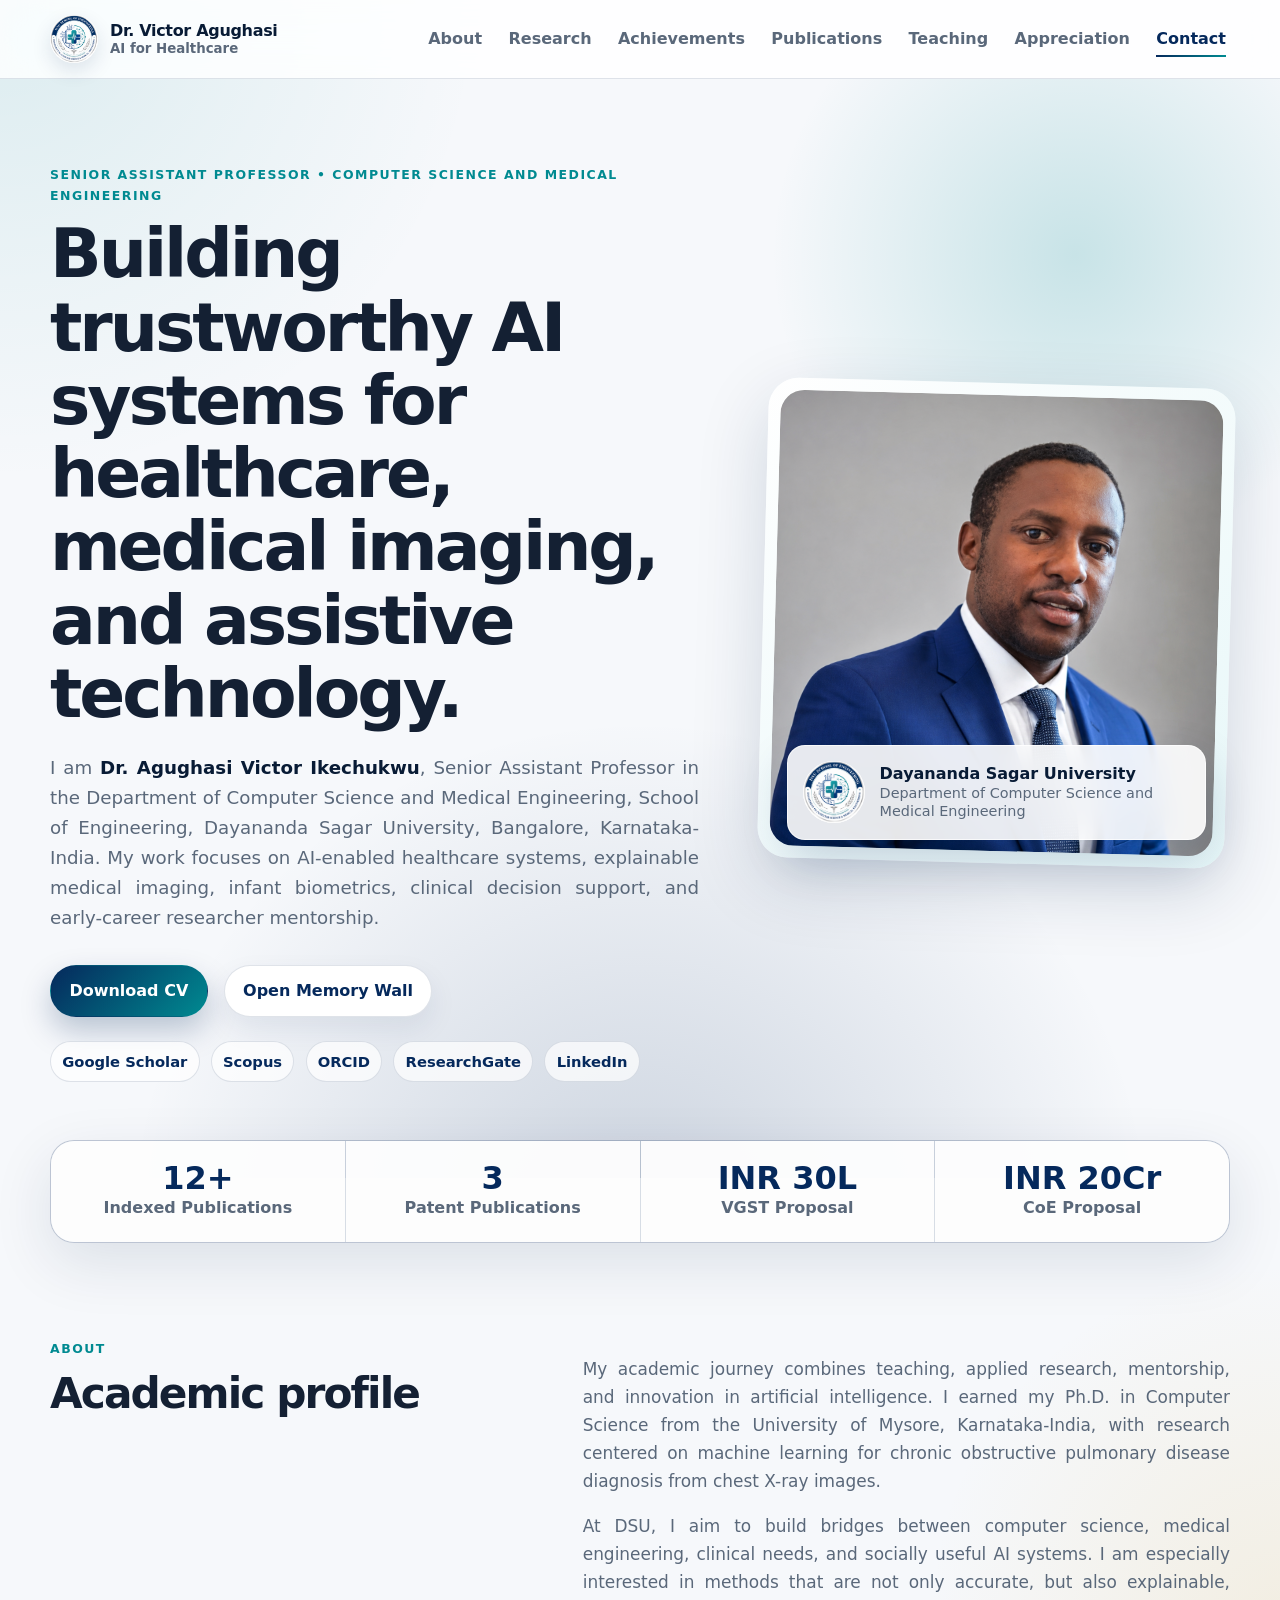
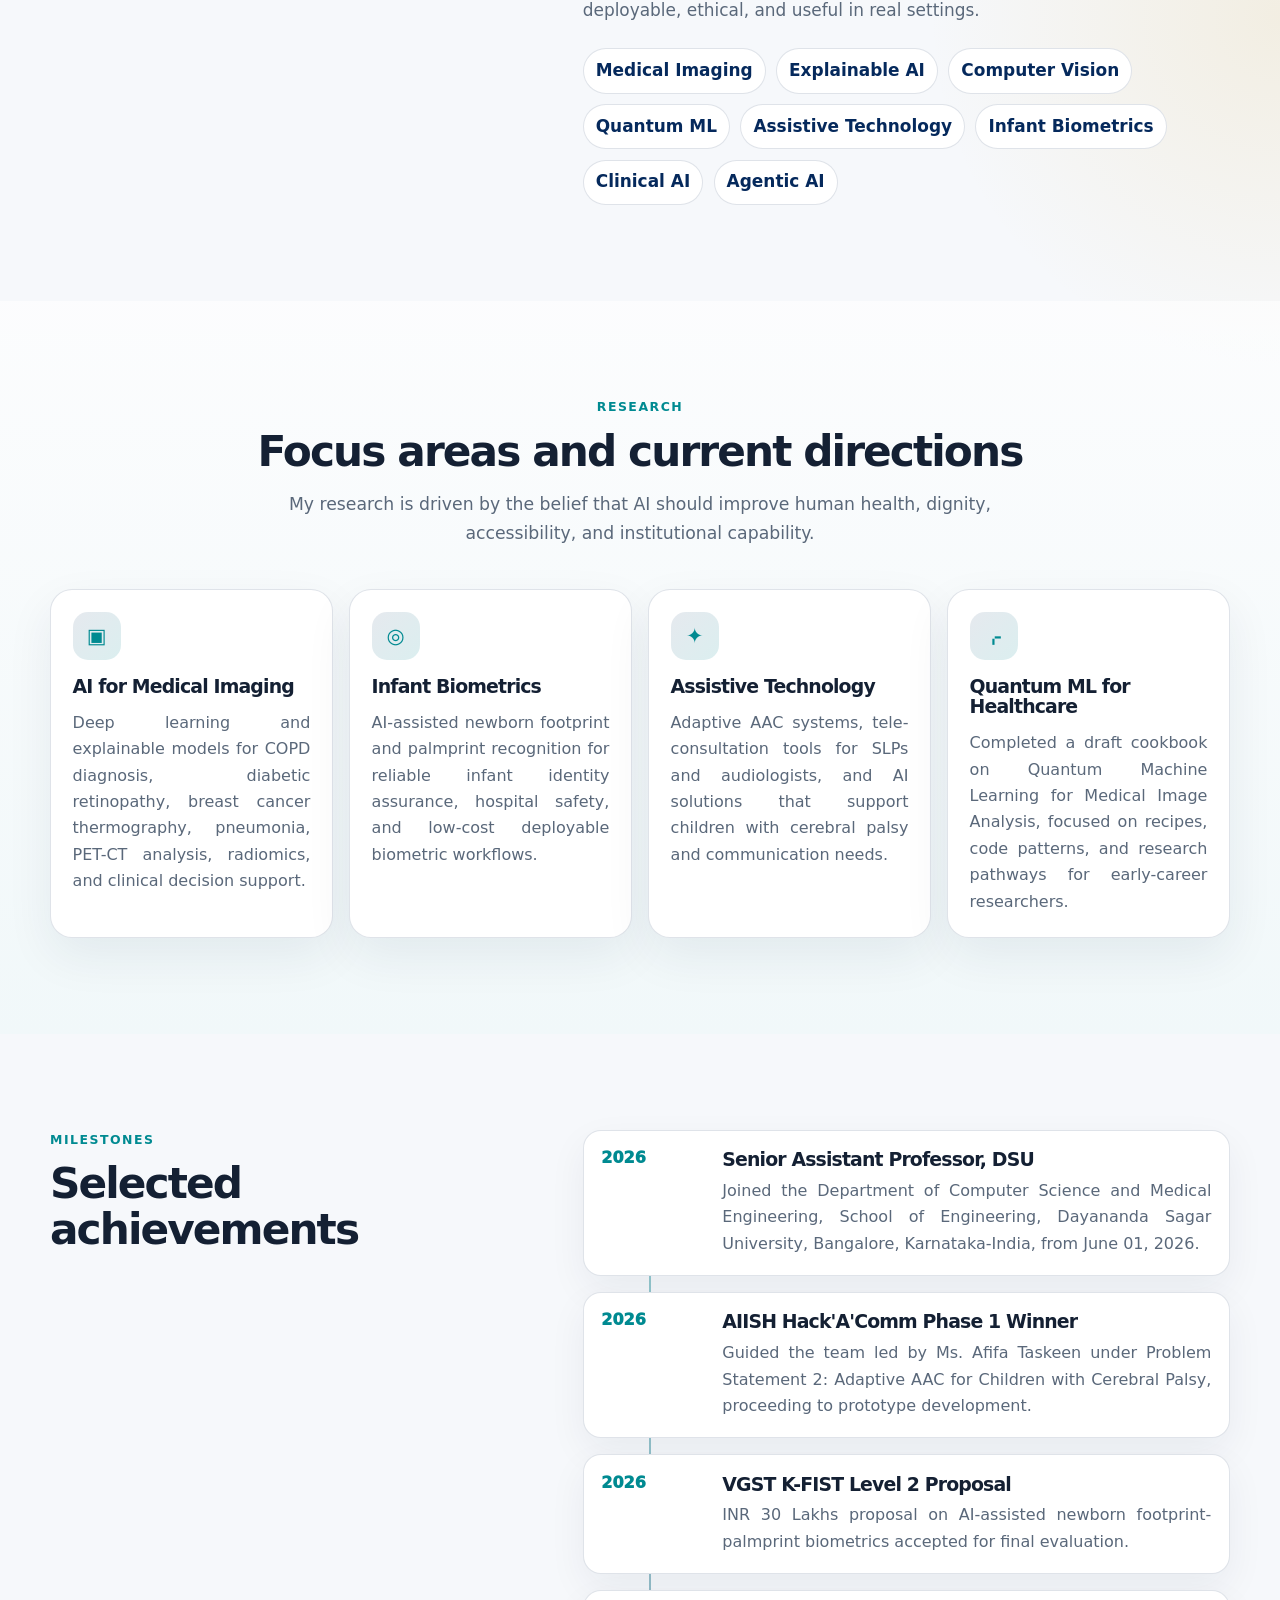
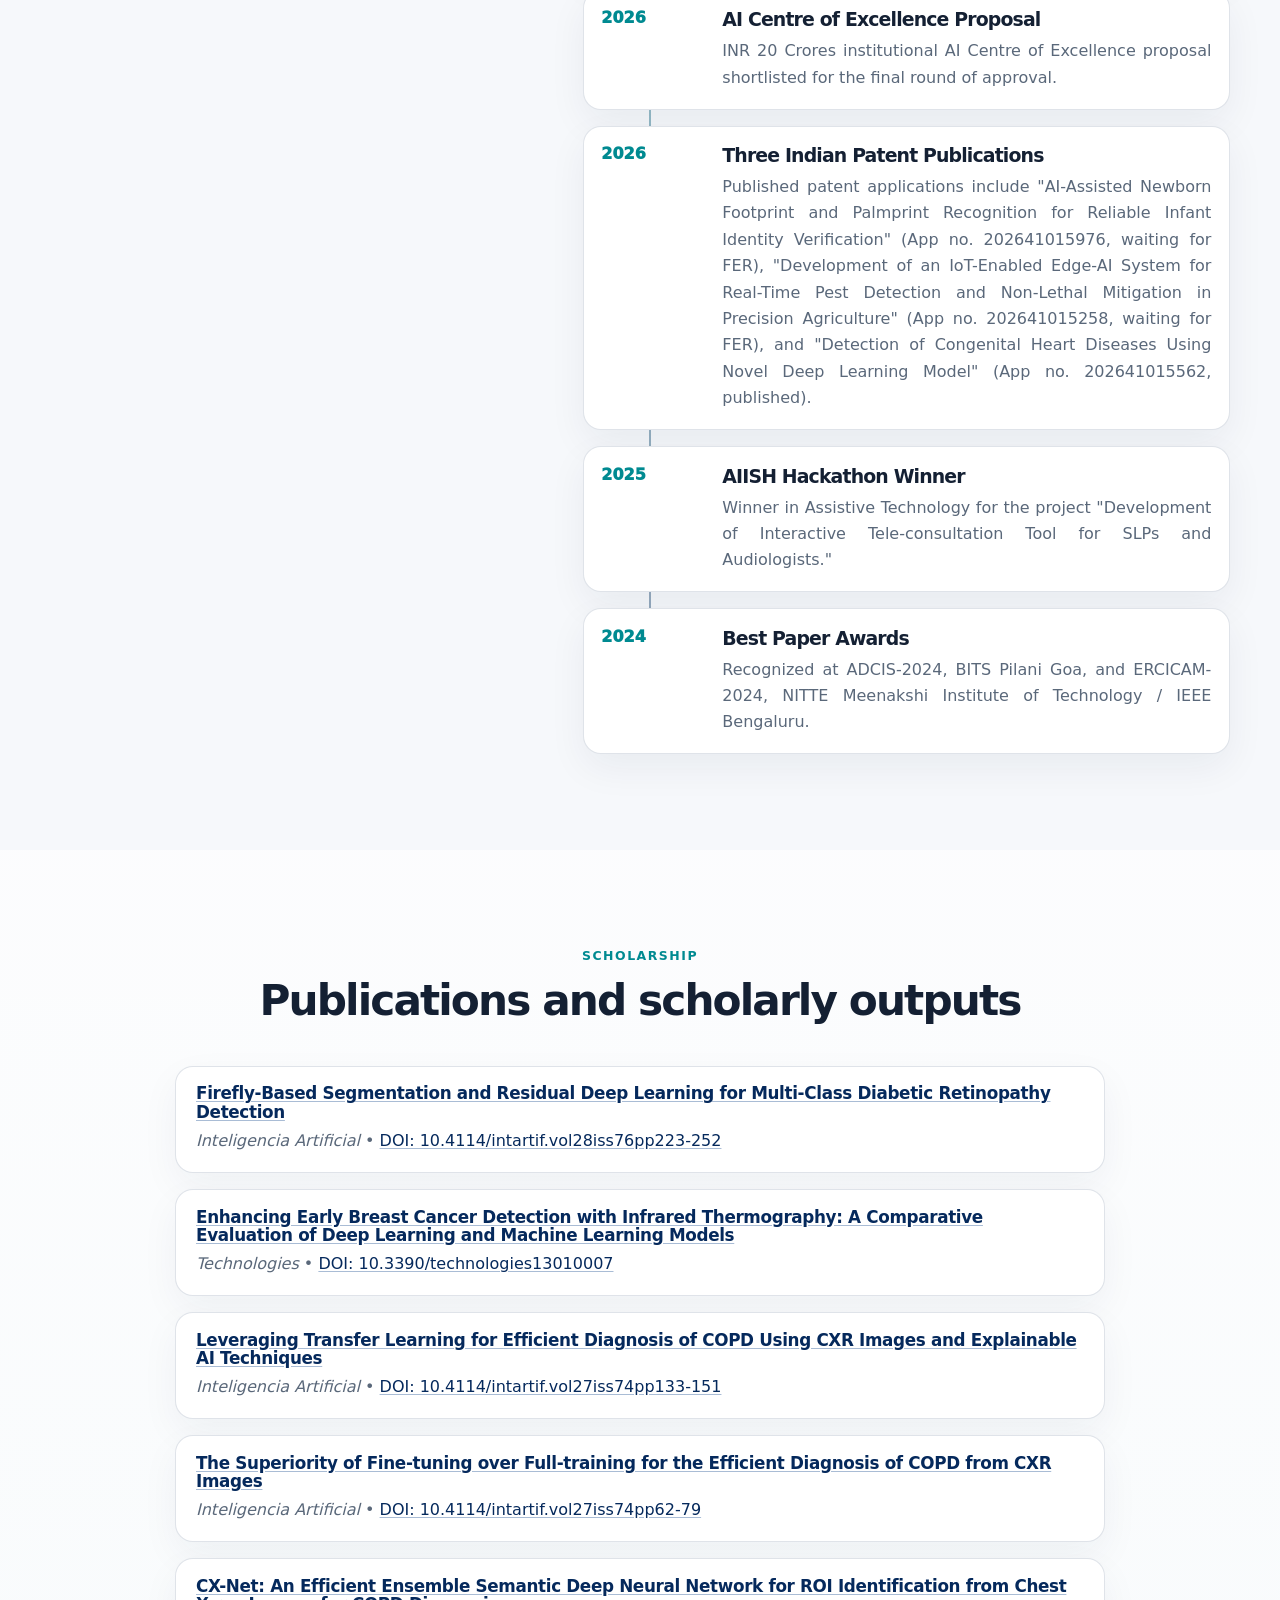
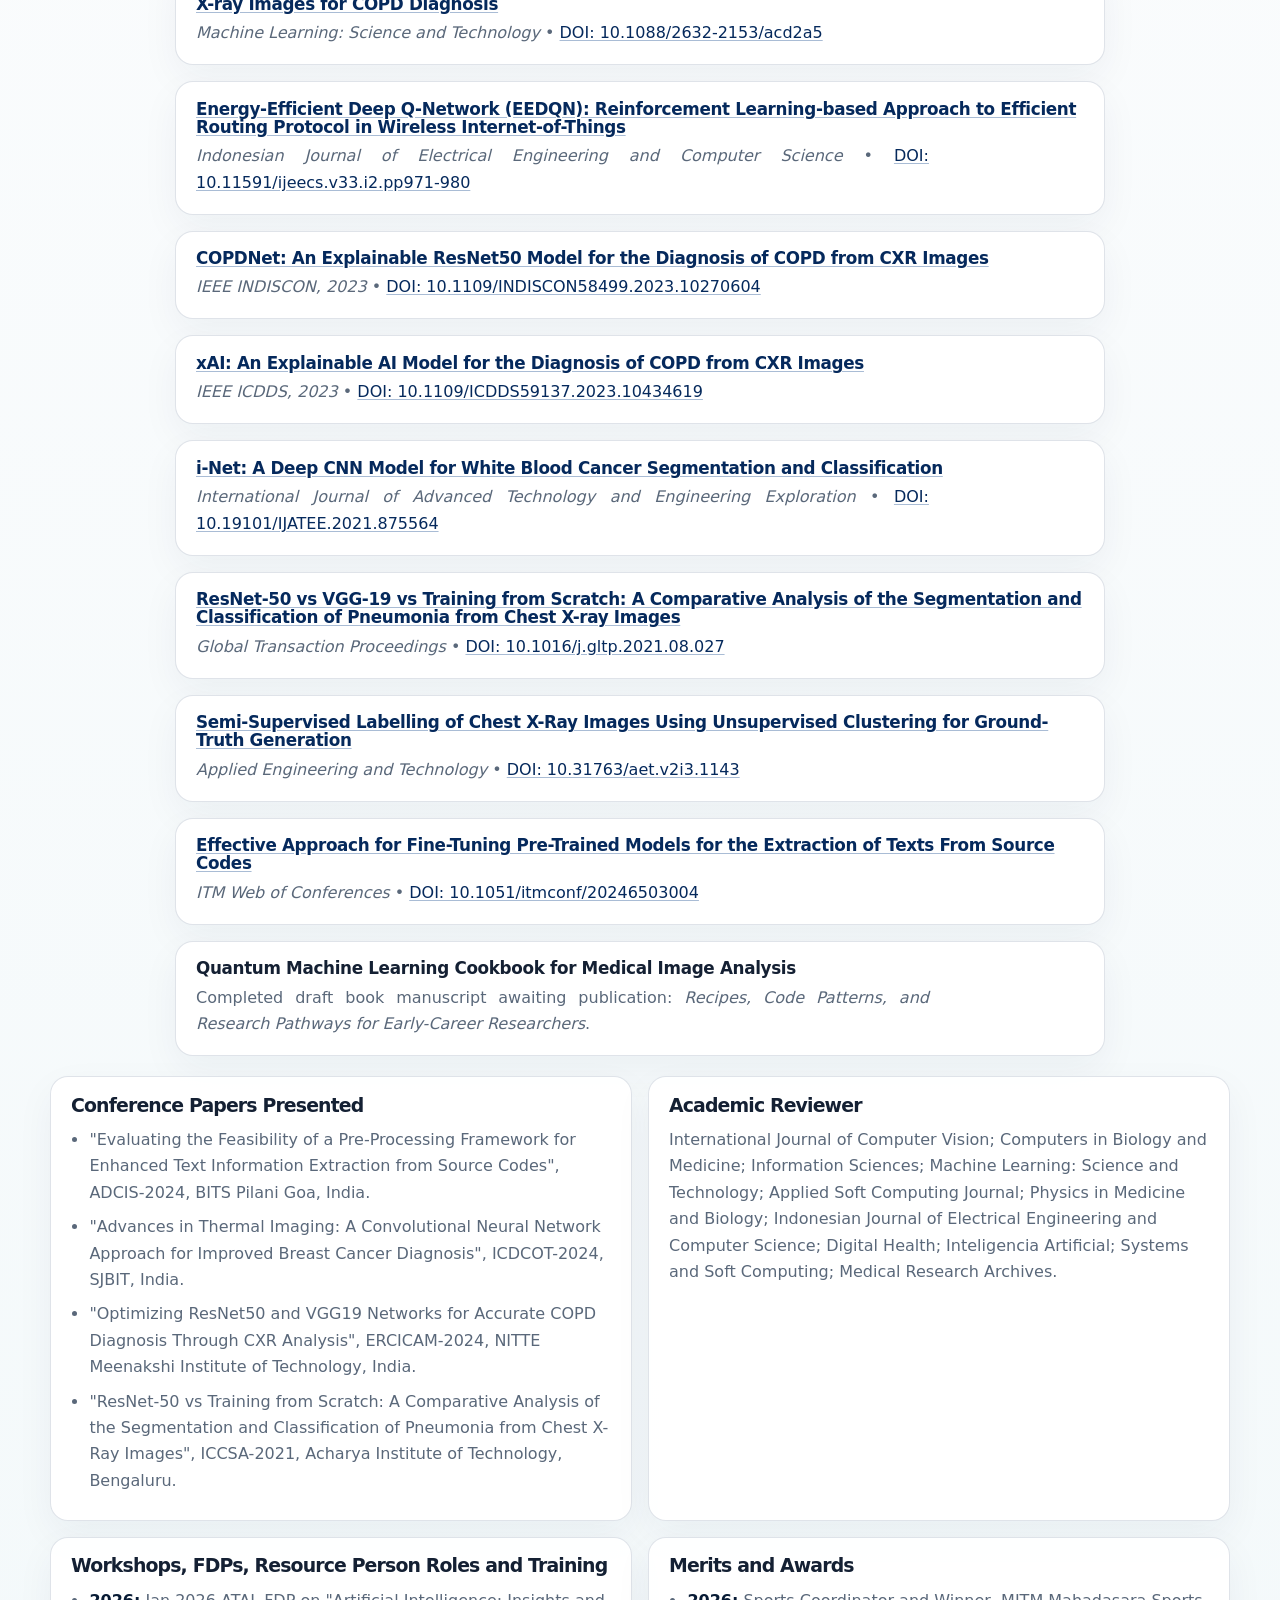
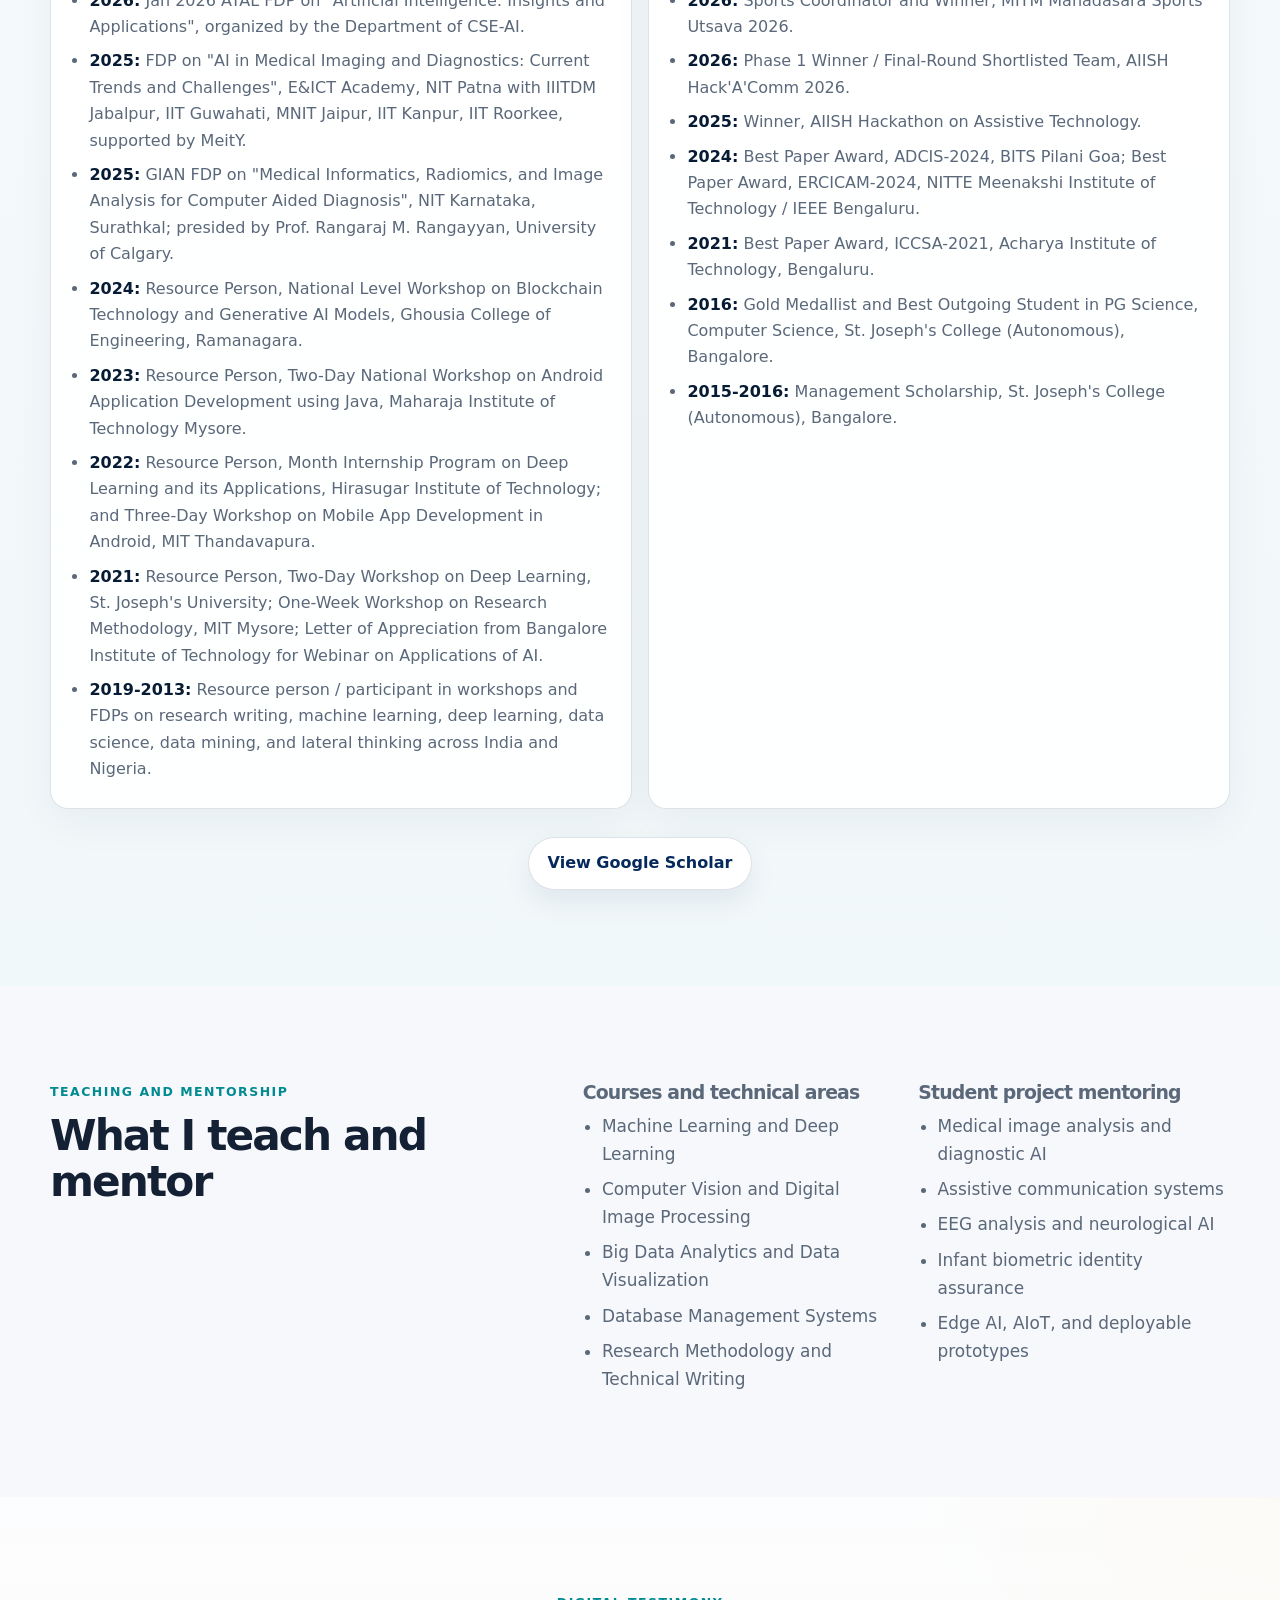
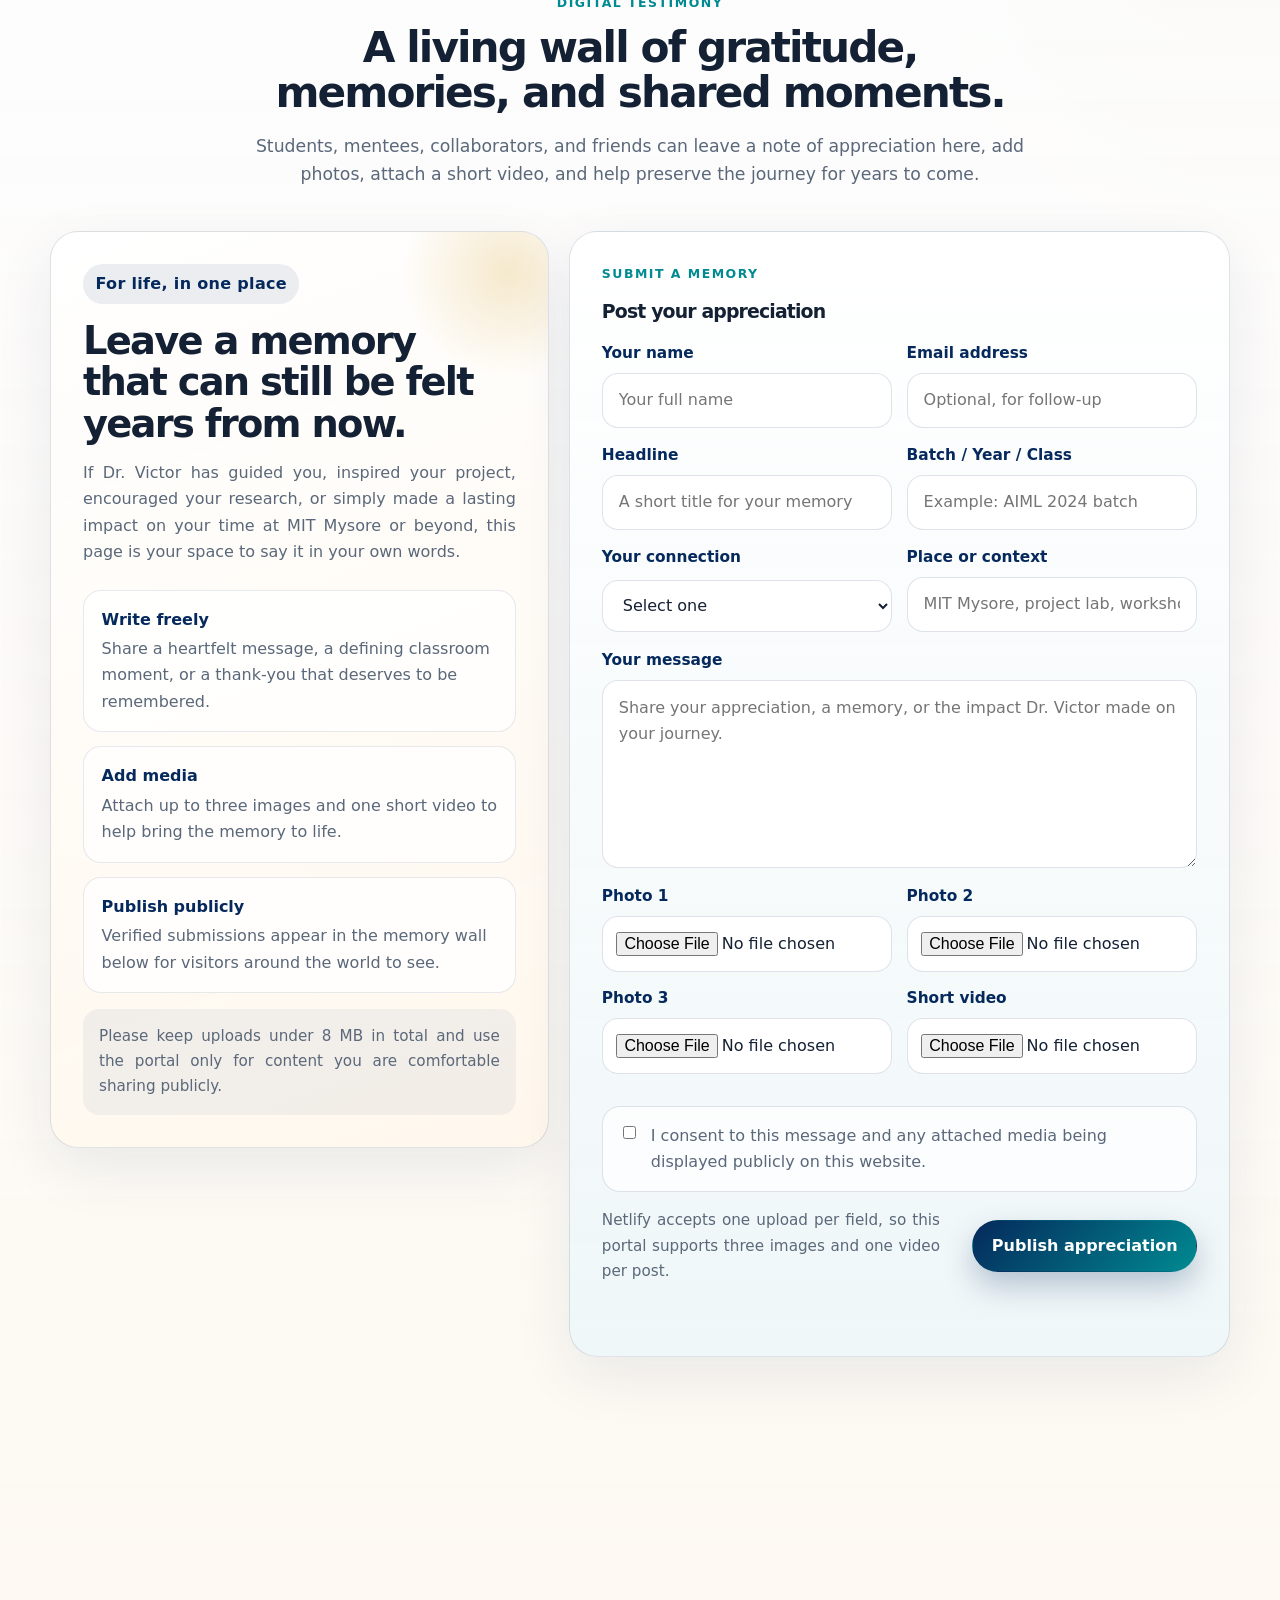
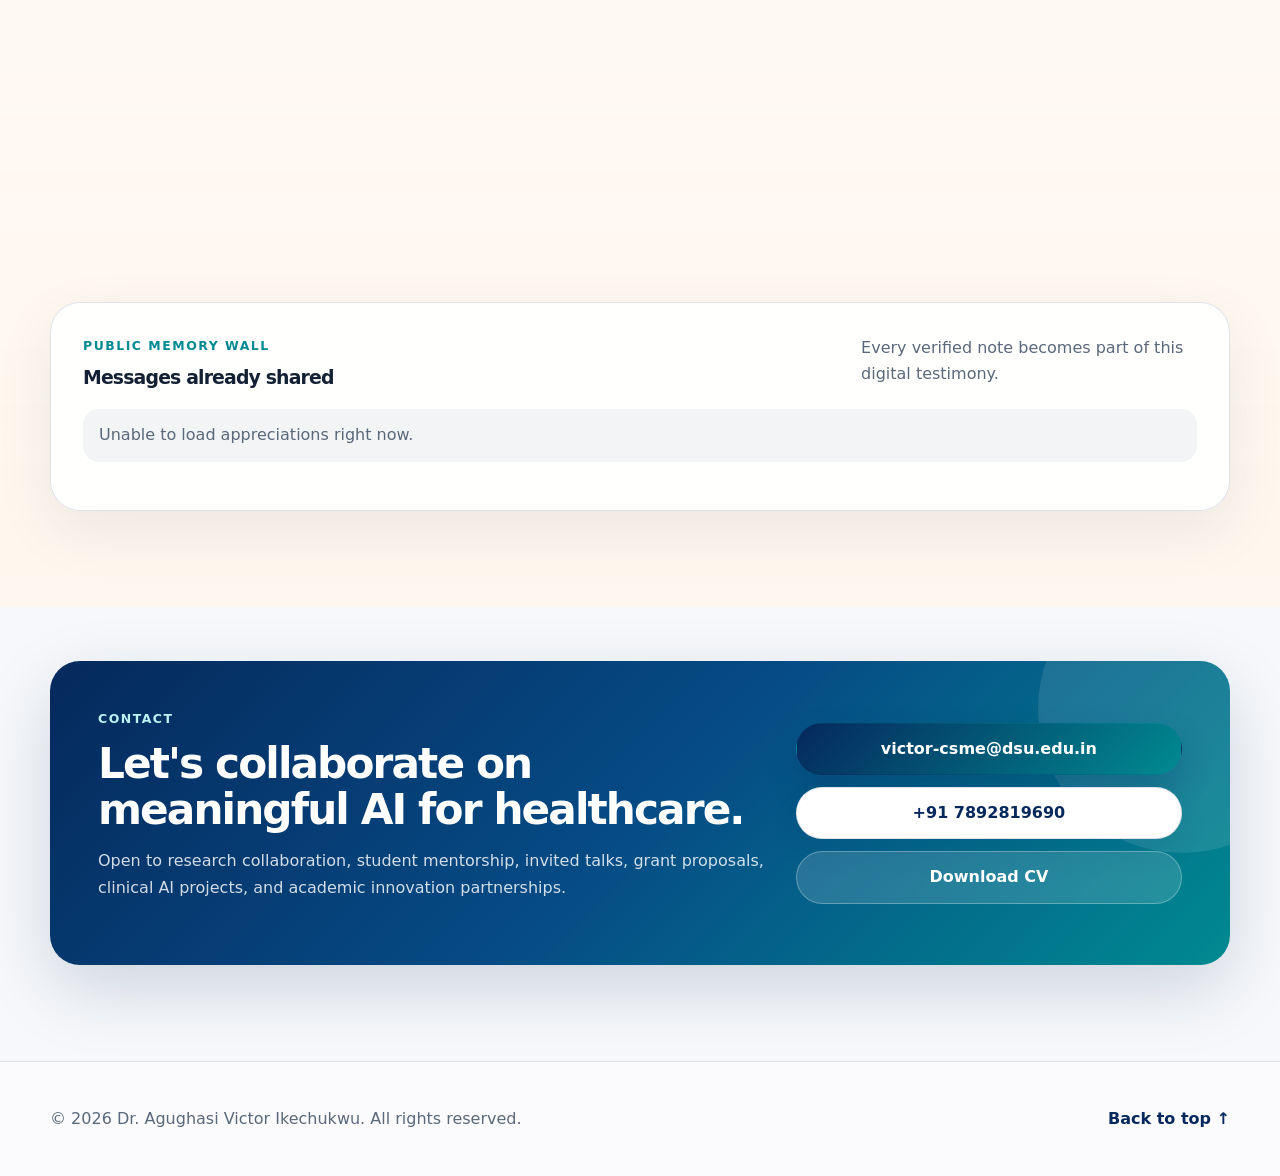
==== commit e3bc5894: "Added GDrive Link for Large Uploads" ====
--- a/index.html
+++ b/index.html
@@ -404,8 +404,10 @@
             <form
               class="appreciation-form"
               name="student-appreciation"
+              action="/"
               method="POST"
               enctype="multipart/form-data"
+              netlify
               data-netlify="true"
               data-netlify-honeypot="bot-field"
               data-appreciation-form
@@ -491,6 +493,37 @@
           </article>
         </div>
 
+        <section class="drive-share reveal delay-2" aria-labelledby="drive-share-title">
+          <div class="drive-share-copy">
+            <p class="eyebrow">Large File Sharing</p>
+            <h3 id="drive-share-title">Have a full video, an event album, or a larger archive to share?</h3>
+            <p>
+              If your tribute includes longer recordings, large batches of photographs, certificates, scanned memories, or files that go beyond the upload limit above, please use the shared Google Drive folder below.
+            </p>
+            <p>
+              You can upload directly there and still post a short appreciation on this page so the public memory wall carries your message while the full media stays safely in one place.
+            </p>
+          </div>
+
+          <aside class="drive-share-card" aria-label="Google Drive upload option">
+            <span class="drive-share-badge">Best for large videos and folders</span>
+            <ul class="drive-share-list">
+              <li>Upload long videos, multiple photos, and larger files without size pressure.</li>
+              <li>Name your files or folders with your name, class, or batch for easier identification.</li>
+              <li>Use the appreciation form above as the public note, and Google Drive as the full archive.</li>
+            </ul>
+            <a
+              class="btn primary drive-share-link"
+              href="https://drive.google.com/drive/folders/1gpqrk9WKei1q4uIv2ijzWXWO1vQawtdc?usp=sharing"
+              target="_blank"
+              rel="noopener"
+            >
+              Open the shared Google Drive folder
+            </a>
+            <p class="drive-share-note">If the form upload feels too limited, this is the recommended place for richer memories and large media collections.</p>
+          </aside>
+        </section>
+
         <div class="memory-wall reveal delay-2">
           <div class="memory-wall-head">
             <div>
--- a/styles.css
+++ b/styles.css
@@ -564,6 +564,100 @@
 .form-status[data-state="error"] { color: #9c2f2f; }
 .form-status[data-state="success"] { color: #0a6d53; }
 
+.drive-share {
+  display: grid;
+  grid-template-columns: minmax(0, 1.35fr) minmax(300px, .95fr);
+  gap: 1.2rem;
+  align-items: stretch;
+  margin-top: 1.25rem;
+}
+.drive-share-copy,
+.drive-share-card {
+  border-radius: 30px;
+  border: 1px solid var(--line);
+  box-shadow: 0 18px 46px rgba(6, 36, 74, .08);
+}
+.drive-share-copy {
+  padding: clamp(1.4rem, 3vw, 2rem);
+  background:
+    linear-gradient(135deg, rgba(255,255,255,.98), rgba(239, 248, 249, .92)),
+    var(--surface);
+}
+.drive-share-copy h3 {
+  margin: .15rem 0 .65rem;
+  font-size: clamp(1.45rem, 2vw, 2rem);
+  line-height: 1.15;
+}
+.drive-share-copy p:last-child {
+  margin-bottom: 0;
+}
+.drive-share-card {
+  display: grid;
+  gap: 1rem;
+  align-content: start;
+  padding: clamp(1.25rem, 2.5vw, 1.75rem);
+  background:
+    radial-gradient(circle at top right, rgba(0, 138, 145, .14), transparent 38%),
+    linear-gradient(180deg, rgba(9, 40, 82, .98), rgba(5, 41, 92, .95));
+  color: rgba(255,255,255,.94);
+}
+.drive-share-badge {
+  display: inline-flex;
+  width: fit-content;
+  align-items: center;
+  gap: .45rem;
+  padding: .42rem .78rem;
+  border-radius: 999px;
+  background: rgba(255,255,255,.12);
+  border: 1px solid rgba(255,255,255,.18);
+  color: #fff4d0;
+  font-size: .82rem;
+  font-weight: 800;
+  letter-spacing: .02em;
+}
+.drive-share-list {
+  display: grid;
+  gap: .75rem;
+  margin: 0;
+  padding: 0;
+  list-style: none;
+}
+.drive-share-list li {
+  position: relative;
+  padding-left: 1.35rem;
+  color: rgba(255,255,255,.92);
+}
+.drive-share-list li::before {
+  content: "";
+  position: absolute;
+  top: .62rem;
+  left: 0;
+  width: 8px;
+  height: 8px;
+  border-radius: 50%;
+  background: linear-gradient(180deg, #f8d778, #55d3d8);
+  box-shadow: 0 0 0 4px rgba(255,255,255,.08);
+}
+.drive-share-link {
+  width: 100%;
+  justify-content: center;
+  text-align: center;
+  background: linear-gradient(135deg, #14b6c8, #0e8a97);
+  box-shadow: 0 16px 28px rgba(0, 0, 0, .16);
+}
+.drive-share-link:hover {
+  transform: translateY(-2px);
+}
+.drive-share-note {
+  margin: 0;
+  padding: .9rem 1rem;
+  border-radius: 18px;
+  background: rgba(255,255,255,.08);
+  border: 1px solid rgba(255,255,255,.12);
+  color: rgba(255,255,255,.82);
+  font-size: .95rem;
+}
+
 .memory-wall {
   margin-top: 1.25rem;
   border-radius: 30px;
@@ -797,6 +891,7 @@
   .two-col,
   .contact-card,
   .appreciation-layout,
+  .drive-share,
   .lightbox-dialog {
     grid-template-columns: 1fr;
   }
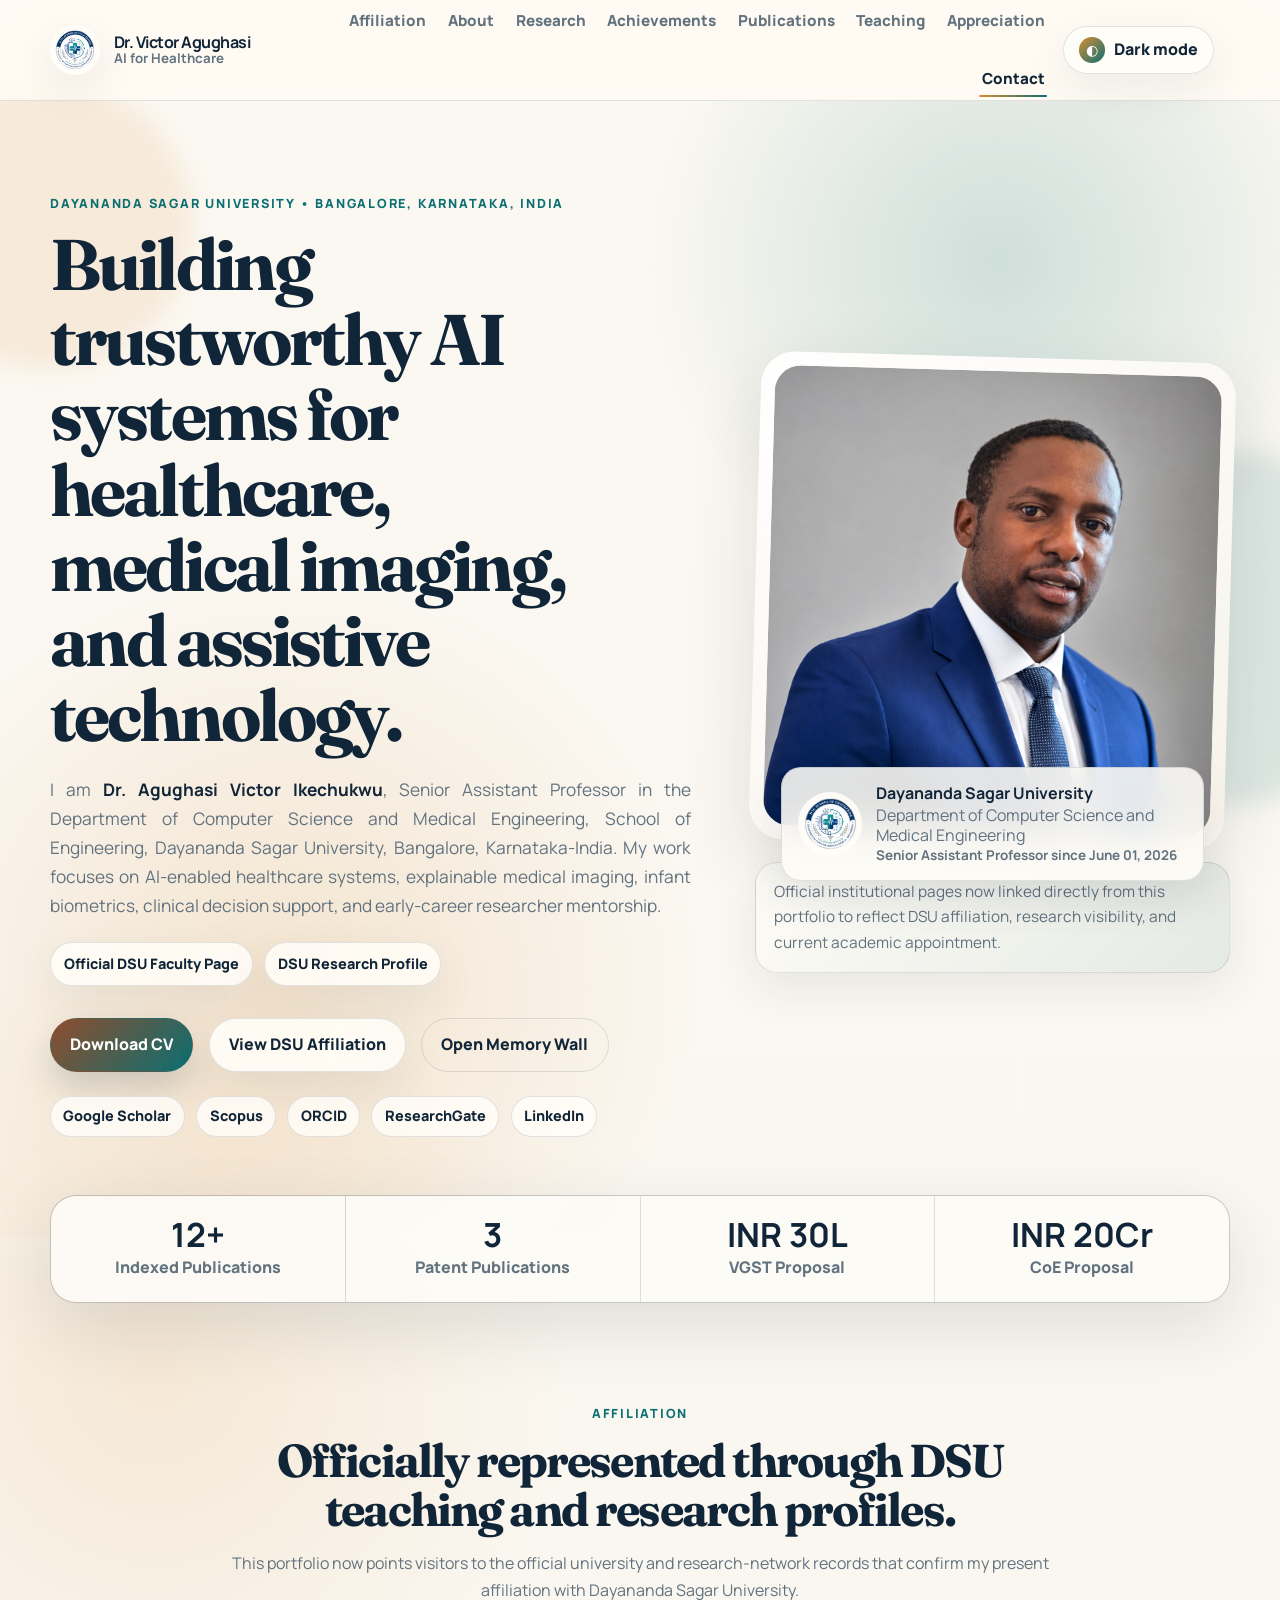
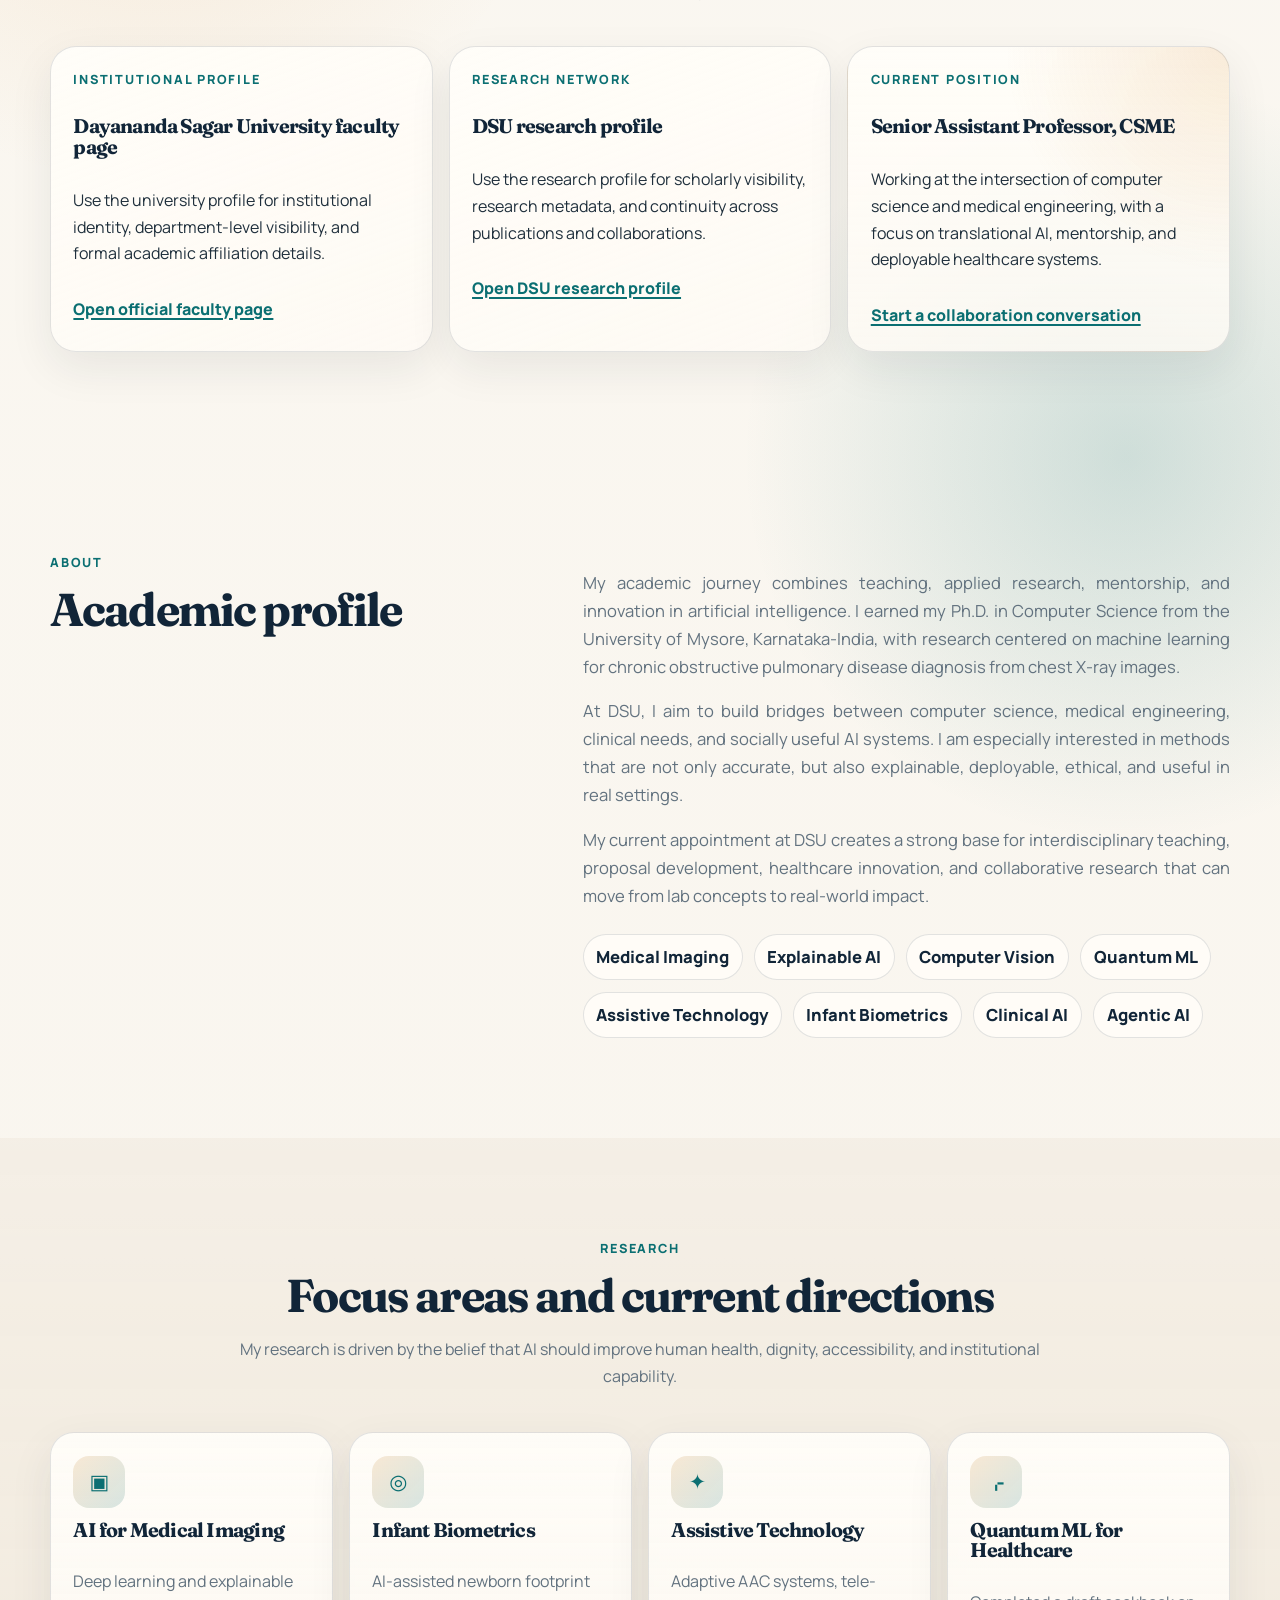
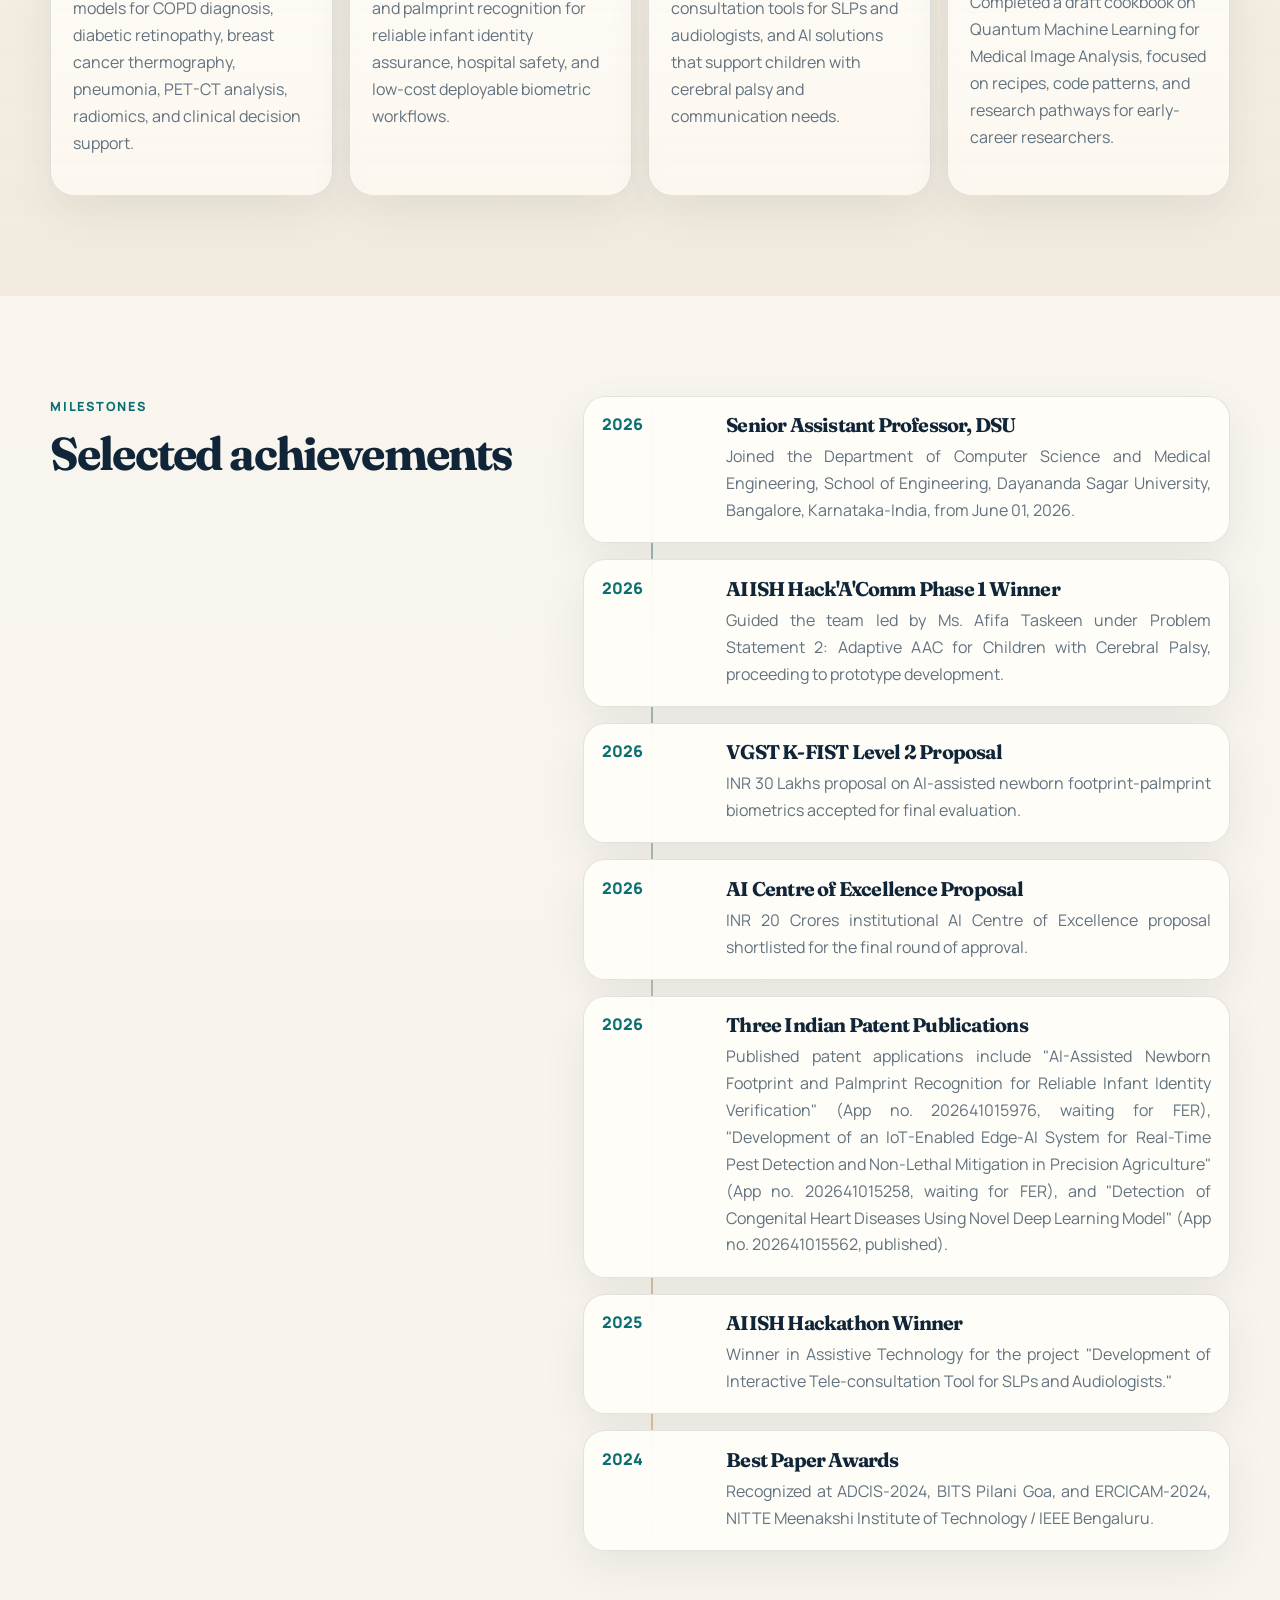
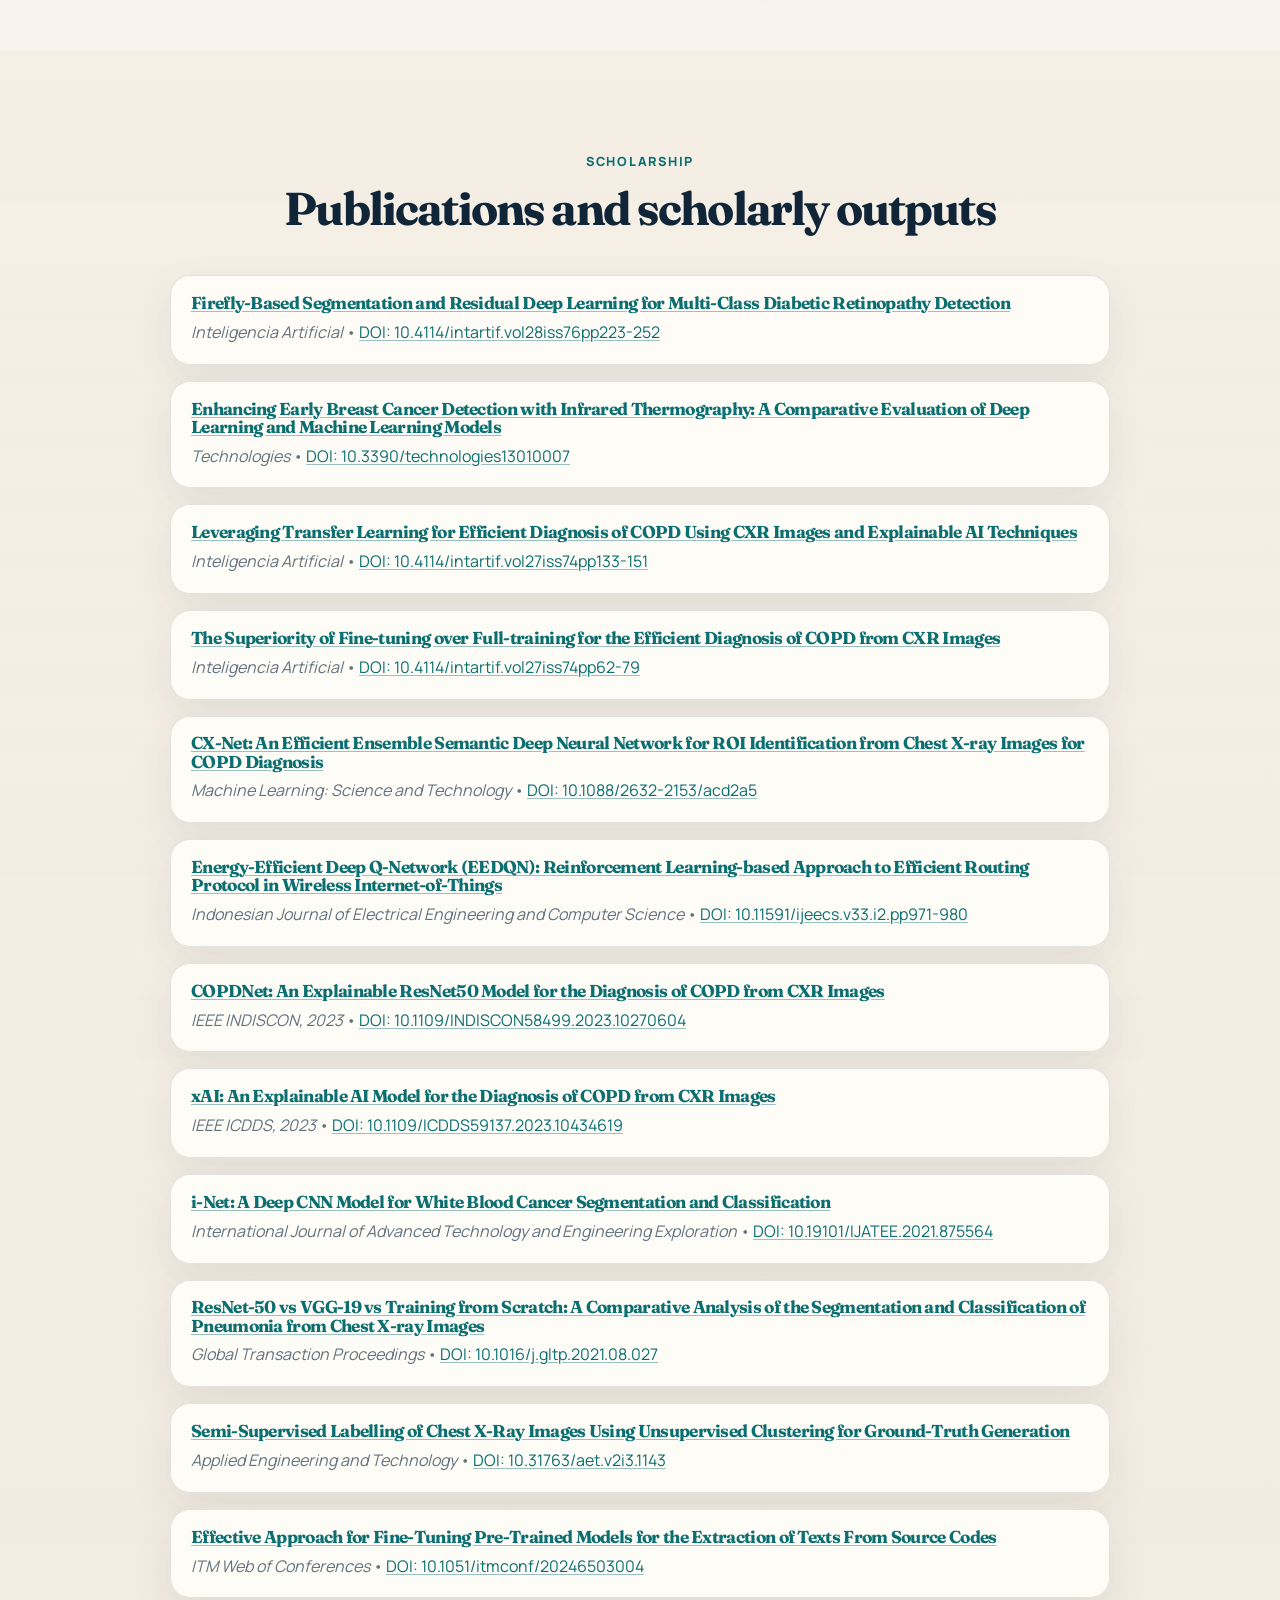
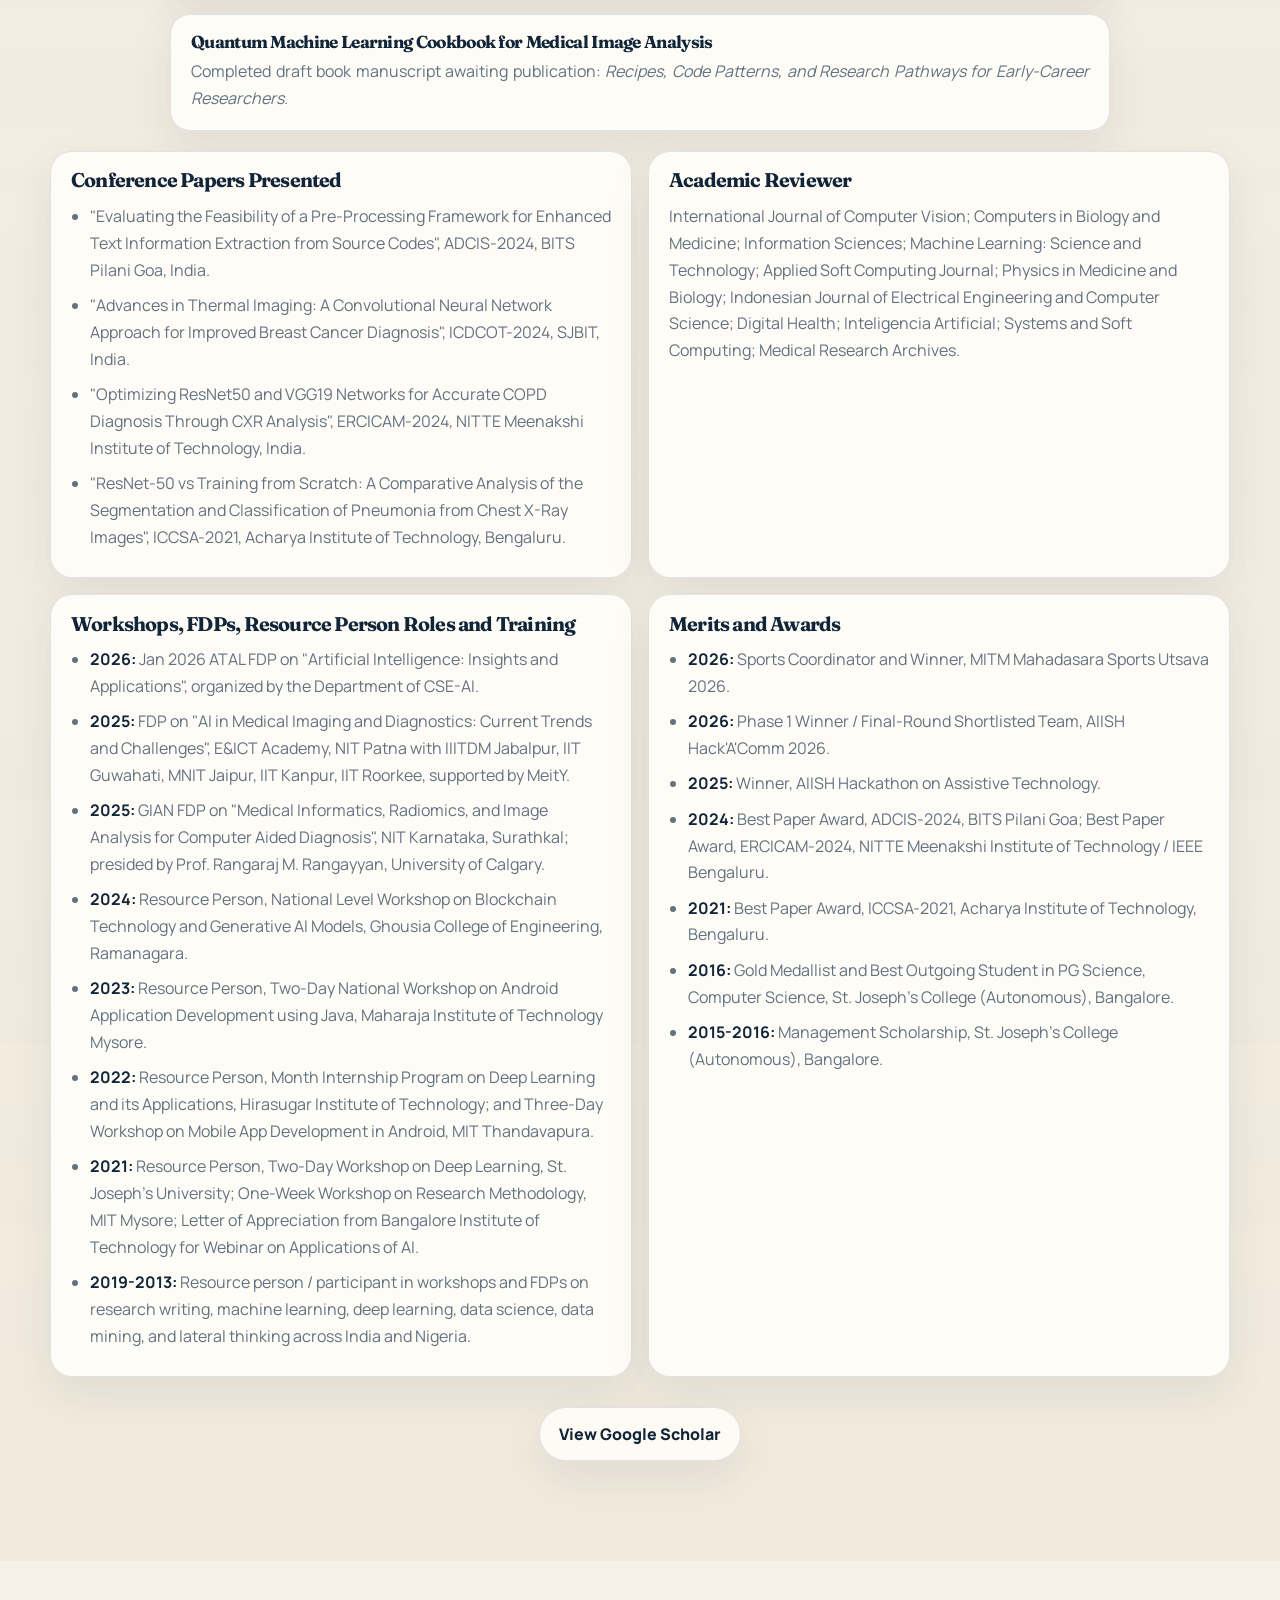
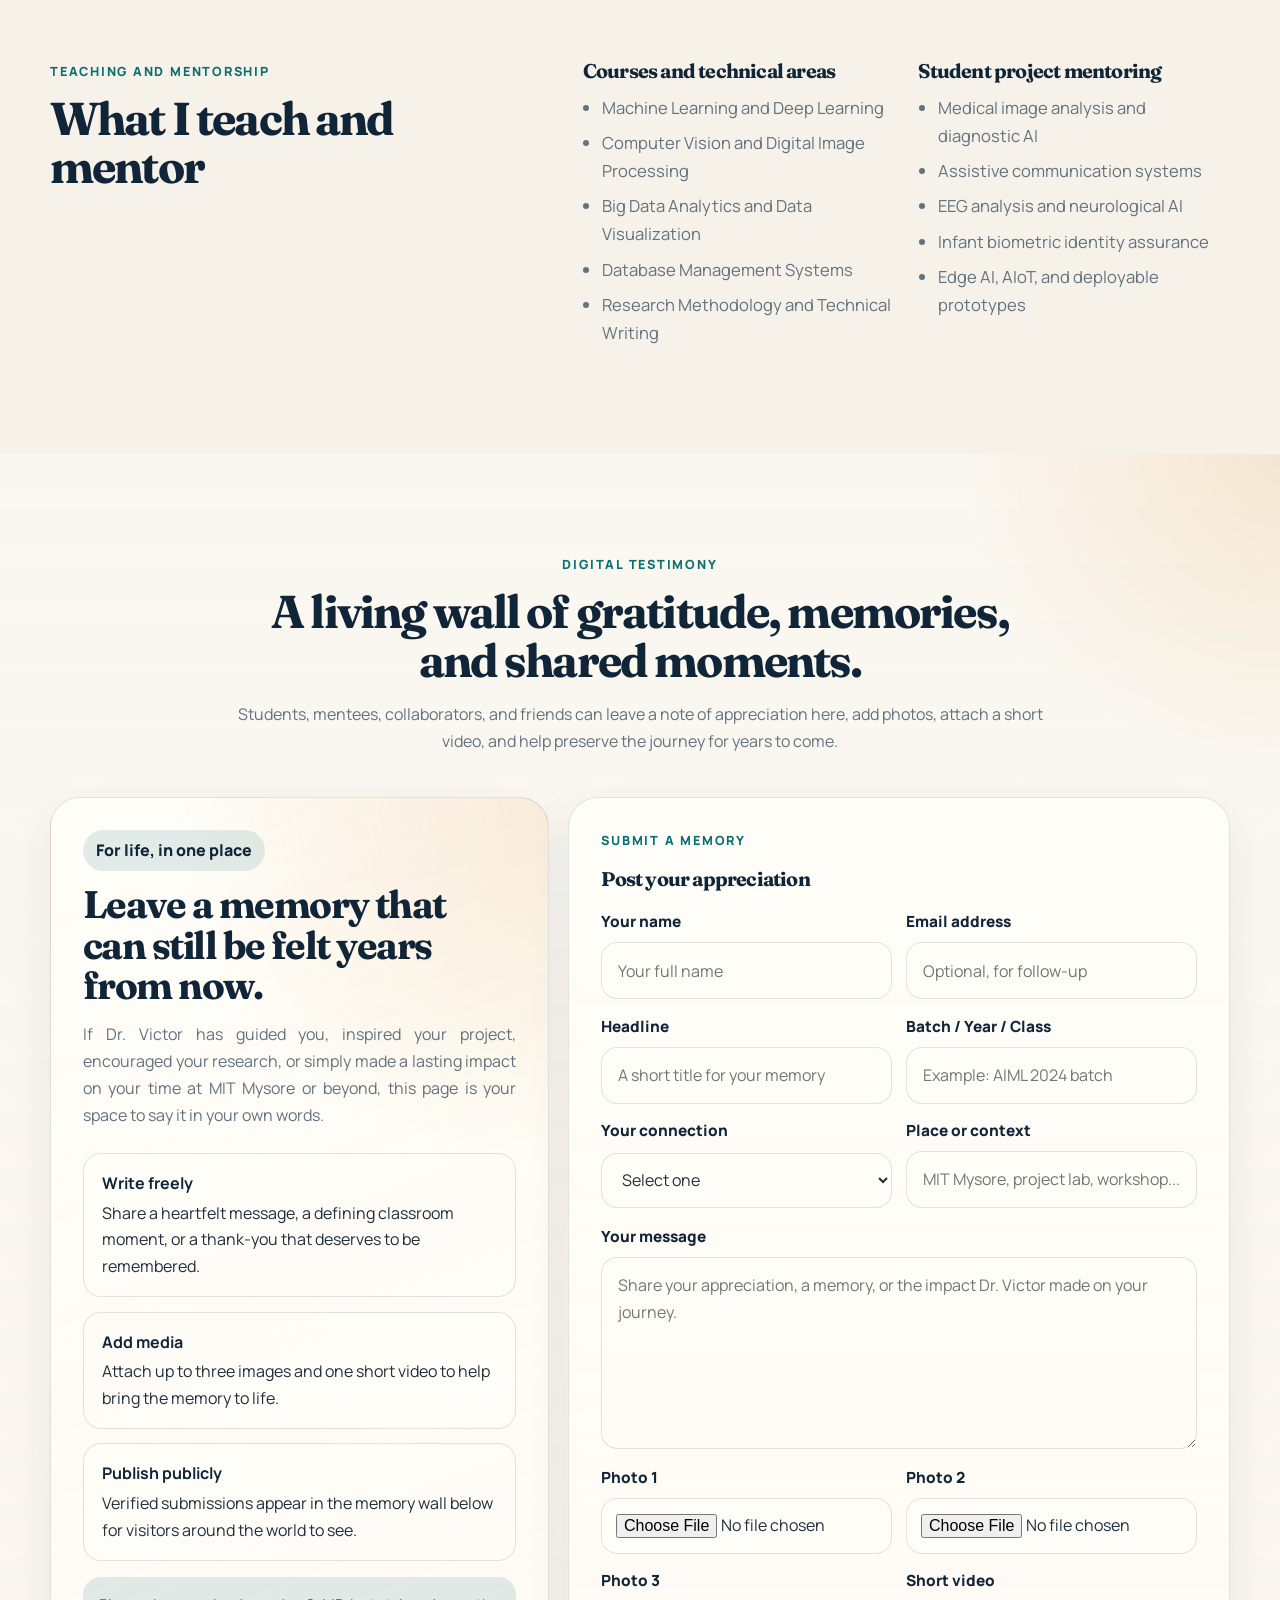
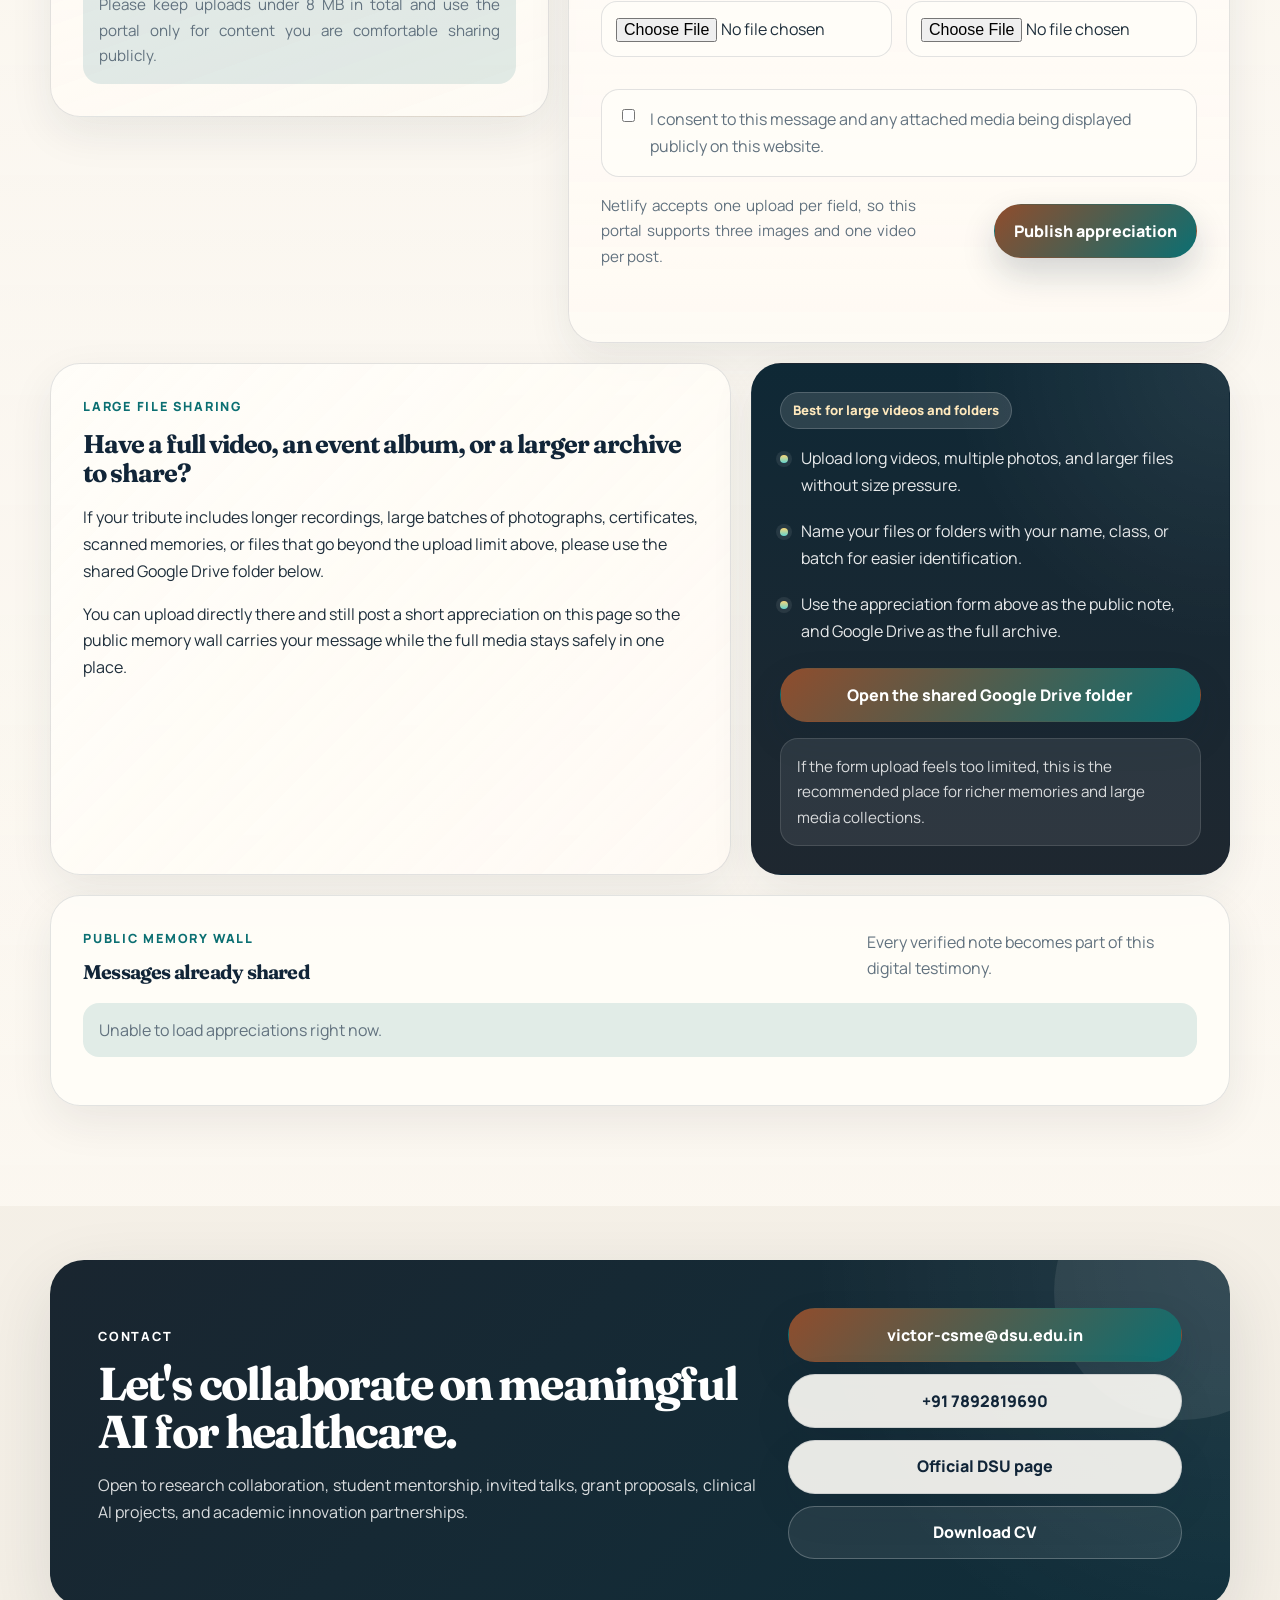
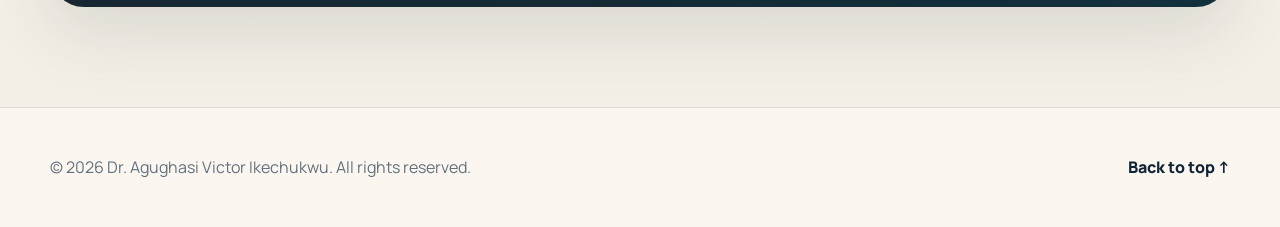
==== commit 4212a941: "UI Update(S)" ====
--- a/index.html
+++ b/index.html
@@ -10,8 +10,12 @@
   <meta property="og:description" content="Senior Assistant Professor in Computer Science and Medical Engineering, DSU. Researcher in AI for Healthcare, Medical Imaging, Explainable AI, and Assistive Technology." />
   <meta property="og:image" content="assets/profile.png" />
   <meta property="og:type" content="website" />
+  <meta name="color-scheme" content="light dark" />
   <title>Dr. Agughasi Victor Ikechukwu | Academic Portfolio</title>
   <link rel="icon" href="assets/csme-logo.png" />
+  <link rel="preconnect" href="https://fonts.googleapis.com" />
+  <link rel="preconnect" href="https://fonts.gstatic.com" crossorigin />
+  <link href="https://fonts.googleapis.com/css2?family=Fraunces:opsz,wght@9..144,600;9..144,700&family=Manrope:wght@400;500;600;700;800&display=swap" rel="stylesheet" />
   <link rel="stylesheet" href="styles.css" />
   <script type="application/ld+json">
   {
@@ -31,6 +35,8 @@
     "telephone": "+91 7892819690",
     "url": "https://www.linkedin.com/in/victor-ikechukwu-agughasi/",
     "sameAs": [
+      "https://dsu.edu.in/agughasi-victor",
+      "https://dsu.researgence.ai/facultyProfiles/832161",
       "https://orcid.org/0000-0002-1175-3089",
       "https://scholar.google.com/citations?user=TQjqJ1UAAAAJ&hl=en",
       "https://www.scopus.com/authid/detail.uri?authorId=58663521900",
@@ -53,6 +59,7 @@
       </a>
       <button class="nav-toggle" type="button" aria-label="Open menu" aria-controls="primary-navigation" aria-expanded="false">&#9776;</button>
       <div class="nav-links" id="primary-navigation">
+        <a href="#affiliation">Affiliation</a>
         <a href="#about">About</a>
         <a href="#research">Research</a>
         <a href="#achievements">Achievements</a>
@@ -61,6 +68,10 @@
         <a href="#appreciation">Appreciation</a>
         <a href="#contact">Contact</a>
       </div>
+      <button class="theme-toggle" type="button" data-theme-toggle aria-label="Switch to dark mode" aria-pressed="false">
+        <span class="theme-toggle-icon" aria-hidden="true">◐</span>
+        <span class="theme-toggle-label">Dark mode</span>
+      </button>
     </nav>
   </header>
 
@@ -69,15 +80,24 @@
       <div class="hero-bg" aria-hidden="true"></div>
       <div class="container hero-grid">
         <div class="hero-copy reveal">
-          <p class="eyebrow">Senior Assistant Professor &bull; Computer Science and Medical Engineering</p>
+          <p class="eyebrow">Dayananda Sagar University &bull; Bangalore, Karnataka, India</p>
           <h1>Building trustworthy AI systems for healthcare, medical imaging, and assistive technology.</h1>
           <p class="hero-text">
             I am <strong>Dr. Agughasi Victor Ikechukwu</strong>, Senior Assistant Professor in the Department of Computer Science and Medical Engineering, School of Engineering, Dayananda Sagar University, Bangalore, Karnataka-India. My work focuses on AI-enabled healthcare systems, explainable medical imaging, infant biometrics, clinical decision support, and early-career researcher mentorship.
           </p>
+          <div class="hero-badges" aria-label="Official DSU profile links">
+            <a class="mini-badge" href="https://dsu.edu.in/agughasi-victor" target="_blank" rel="noopener">Official DSU Faculty Page</a>
+            <a class="mini-badge" href="https://dsu.researgence.ai/facultyProfiles/832161" target="_blank" rel="noopener">DSU Research Profile</a>
+          </div>
           <div class="hero-actions">
             <a class="btn primary" href="assets/Dr_Victor_Agughasi_DSU_ATS_CV.pdf" download>Download CV</a>
-            <a class="btn secondary" href="#appreciation">Open Memory Wall</a>
-          </div>
+            <a class="btn secondary" href="#affiliation">View DSU Affiliation</a>
+            <a class="btn tertiary" href="#appreciation">Open Memory Wall</a>
+          </div>
+          <button class="btn secondary theme-inline-toggle" type="button" data-theme-toggle aria-label="Switch to dark mode" aria-pressed="false">
+            <span class="theme-toggle-icon" aria-hidden="true">◐</span>
+            <span class="theme-toggle-label">Dark mode</span>
+          </button>
           <div class="social-strip" aria-label="Academic profile links">
             <a href="https://scholar.google.com/citations?user=TQjqJ1UAAAAJ&hl=en" target="_blank" rel="noopener">Google Scholar</a>
             <a href="https://www.scopus.com/authid/detail.uri?authorId=58663521900" target="_blank" rel="noopener">Scopus</a>
@@ -95,7 +115,11 @@
             <div>
               <strong>Dayananda Sagar University</strong>
               <span>Department of Computer Science and Medical Engineering</span>
-            </div>
+              <small>Senior Assistant Professor since June 01, 2026</small>
+            </div>
+          </div>
+          <div class="hero-note">
+            <p>Official institutional pages now linked directly from this portfolio to reflect DSU affiliation, research visibility, and current academic appointment.</p>
           </div>
         </div>
       </div>
@@ -110,6 +134,36 @@
       </div>
     </section>
 
+    <section class="section-pad affiliation-section" id="affiliation">
+      <div class="container">
+        <div class="section-heading centered reveal">
+          <p class="eyebrow">Affiliation</p>
+          <h2>Officially represented through DSU teaching and research profiles.</h2>
+          <p>This portfolio now points visitors to the official university and research-network records that confirm my present affiliation with Dayananda Sagar University.</p>
+        </div>
+        <div class="affiliation-grid">
+          <article class="affiliation-card reveal">
+            <p class="eyebrow">Institutional Profile</p>
+            <h3>Dayananda Sagar University faculty page</h3>
+            <p>Use the university profile for institutional identity, department-level visibility, and formal academic affiliation details.</p>
+            <a class="text-link" href="https://dsu.edu.in/agughasi-victor" target="_blank" rel="noopener">Open official faculty page</a>
+          </article>
+          <article class="affiliation-card reveal delay-1">
+            <p class="eyebrow">Research Network</p>
+            <h3>DSU research profile</h3>
+            <p>Use the research profile for scholarly visibility, research metadata, and continuity across publications and collaborations.</p>
+            <a class="text-link" href="https://dsu.researgence.ai/facultyProfiles/832161" target="_blank" rel="noopener">Open DSU research profile</a>
+          </article>
+          <article class="affiliation-card accent reveal delay-2">
+            <p class="eyebrow">Current Position</p>
+            <h3>Senior Assistant Professor, CSME</h3>
+            <p>Working at the intersection of computer science and medical engineering, with a focus on translational AI, mentorship, and deployable healthcare systems.</p>
+            <a class="text-link" href="#contact">Start a collaboration conversation</a>
+          </article>
+        </div>
+      </div>
+    </section>
+
     <section class="section-pad" id="about">
       <div class="container two-col">
         <div class="section-heading reveal">
@@ -122,6 +176,9 @@
           </p>
           <p>
             At DSU, I aim to build bridges between computer science, medical engineering, clinical needs, and socially useful AI systems. I am especially interested in methods that are not only accurate, but also explainable, deployable, ethical, and useful in real settings.
+          </p>
+          <p>
+            My current appointment at DSU creates a strong base for interdisciplinary teaching, proposal development, healthcare innovation, and collaborative research that can move from lab concepts to real-world impact.
           </p>
           <div class="tag-cloud" aria-label="Research keywords">
             <span>Medical Imaging</span><span>Explainable AI</span><span>Computer Vision</span><span>Quantum ML</span><span>Assistive Technology</span><span>Infant Biometrics</span><span>Clinical AI</span><span>Agentic AI</span>
@@ -554,6 +611,7 @@
         <div class="contact-actions">
           <a class="btn primary" href="mailto:victor-csme@dsu.edu.in">victor-csme@dsu.edu.in</a>
           <a class="btn secondary" href="tel:+917892819690">+91 7892819690</a>
+          <a class="btn secondary" href="https://dsu.edu.in/agughasi-victor" target="_blank" rel="noopener">Official DSU page</a>
           <a class="btn ghost" href="assets/Dr_Victor_Agughasi_DSU_ATS_CV.pdf" download>Download CV</a>
         </div>
       </div>
--- a/styles.css
+++ b/styles.css
@@ -1,134 +1,338 @@
 :root {
-  --bg: #f6f8fb;
-  --surface: #ffffff;
-  --surface-soft: #eef6f8;
-  --surface-warm: #fff7ec;
-  --ink: #142033;
-  --muted: #5a687a;
-  --navy: #05295c;
-  --navy-2: #0b3f87;
-  --teal: #008a91;
-  --gold: #d7a530;
-  --gold-soft: #f6e1a7;
-  --rose: #c06b55;
-  --line: rgba(10, 44, 89, 0.13);
-  --line-strong: rgba(10, 44, 89, 0.22);
-  --shadow: 0 24px 70px rgba(6, 36, 74, 0.16);
-  --radius-xl: 30px;
-  --radius-lg: 22px;
-  --radius-md: 16px;
+  --bg: #f4efe6;
+  --bg-soft: #fbf8f2;
+  --surface: rgba(255, 251, 245, 0.88);
+  --surface-strong: #fffdf8;
+  --surface-muted: rgba(239, 230, 216, 0.72);
+  --surface-dark: #0f2230;
+  --ink: #1f2f3c;
+  --heading: #112538;
+  --muted: #62727f;
+  --accent: #0b6f72;
+  --accent-2: #d88d34;
+  --accent-3: #8f4d2d;
+  --accent-soft: rgba(11, 111, 114, 0.12);
+  --border: rgba(17, 37, 56, 0.12);
+  --border-strong: rgba(17, 37, 56, 0.2);
+  --shadow: 0 24px 70px rgba(23, 38, 52, 0.12);
+  --shadow-soft: 0 16px 44px rgba(23, 38, 52, 0.08);
+  --radius-xl: 34px;
+  --radius-lg: 24px;
+  --radius-md: 18px;
   --radius-sm: 12px;
   --container: 1180px;
 }
 
-* { box-sizing: border-box; }
+body[data-theme="dark"] {
+  --bg: #08131c;
+  --bg-soft: #0e1b27;
+  --surface: rgba(13, 27, 38, 0.88);
+  --surface-strong: #10212f;
+  --surface-muted: rgba(32, 50, 65, 0.82);
+  --surface-dark: #08131c;
+  --ink: #dce6ef;
+  --heading: #f2f7fb;
+  --muted: #9fb3c4;
+  --accent: #4fc4c0;
+  --accent-2: #f0b85c;
+  --accent-3: #f28f6b;
+  --accent-soft: rgba(79, 196, 192, 0.14);
+  --border: rgba(194, 215, 231, 0.12);
+  --border-strong: rgba(194, 215, 231, 0.22);
+  --shadow: 0 30px 80px rgba(0, 0, 0, 0.32);
+  --shadow-soft: 0 18px 48px rgba(0, 0, 0, 0.24);
+}
+
+* {
+  box-sizing: border-box;
+}
+
 html {
   scroll-behavior: smooth;
-  scroll-padding-top: 96px;
-}
+  scroll-padding-top: 104px;
+}
+
 body {
   margin: 0;
-  font-family: Inter, ui-sans-serif, system-ui, -apple-system, BlinkMacSystemFont, "Segoe UI", sans-serif;
+  position: relative;
+  font-family: "Manrope", ui-sans-serif, system-ui, -apple-system, BlinkMacSystemFont, "Segoe UI", sans-serif;
   color: var(--ink);
   background:
-    radial-gradient(circle at top left, rgba(0, 138, 145, 0.11), transparent 30rem),
-    radial-gradient(circle at 100% 15%, rgba(215, 165, 48, 0.12), transparent 22rem),
-    var(--bg);
-  line-height: 1.65;
+    radial-gradient(circle at 12% 12%, rgba(216, 141, 52, 0.14), transparent 26rem),
+    radial-gradient(circle at 88% 18%, rgba(11, 111, 114, 0.18), transparent 24rem),
+    linear-gradient(180deg, var(--bg-soft), var(--bg));
+  line-height: 1.68;
   overflow-x: hidden;
-}
-img, video { max-width: 100%; display: block; }
-a { color: inherit; text-decoration: none; }
-strong { color: #081b35; }
-button, input, textarea, select { font: inherit; }
-section[id] { scroll-margin-top: 104px; }
+  transition: background 0.35s ease, color 0.35s ease;
+}
+
+body::before,
+body::after {
+  content: "";
+  position: fixed;
+  inset: auto;
+  pointer-events: none;
+  z-index: -1;
+  filter: blur(12px);
+}
+
+body::before {
+  top: 5rem;
+  left: -6rem;
+  width: 18rem;
+  height: 18rem;
+  border-radius: 50%;
+  background: rgba(216, 141, 52, 0.12);
+}
+
+body::after {
+  right: -8rem;
+  bottom: 6rem;
+  width: 22rem;
+  height: 22rem;
+  border-radius: 50%;
+  background: rgba(11, 111, 114, 0.12);
+}
+
+img,
+video {
+  max-width: 100%;
+  display: block;
+}
+
+a {
+  color: inherit;
+  text-decoration: none;
+}
+
+strong {
+  color: var(--heading);
+}
+
+button,
+input,
+textarea,
+select {
+  font: inherit;
+}
+
+section[id] {
+  scroll-margin-top: 112px;
+}
 
 .skip-link {
   position: absolute;
   left: -999px;
   top: 1rem;
-  background: var(--navy);
-  color: white;
-  padding: .75rem 1rem;
+  z-index: 100;
+  background: var(--heading);
+  color: #fff;
+  padding: 0.8rem 1rem;
   border-radius: 999px;
-  z-index: 999;
-}
-.skip-link:focus { left: 1rem; }
+}
+
+.skip-link:focus {
+  left: 1rem;
+}
 
 .hidden,
 .hidden-field {
   display: none !important;
 }
 
-.container { width: min(100% - 2rem, var(--container)); margin-inline: auto; }
-.section-pad { padding: 96px 0; }
-.alt { background: linear-gradient(180deg, rgba(255,255,255,.64), rgba(239,248,249,.72)); }
-.centered { text-align: center; max-width: 780px; margin: 0 auto 42px; }
-.center-actions { display: flex; justify-content: center; margin-top: 28px; }
+.container {
+  width: min(100% - 2rem, var(--container));
+  margin-inline: auto;
+}
+
+.section-pad {
+  padding: 100px 0;
+}
+
+.alt {
+  background:
+    linear-gradient(180deg, rgba(255, 255, 255, 0.2), transparent),
+    var(--surface-muted);
+}
+
+body[data-theme="dark"] .alt {
+  background:
+    linear-gradient(180deg, rgba(255, 255, 255, 0.03), transparent),
+    rgba(12, 24, 34, 0.78);
+}
+
+.centered {
+  max-width: 820px;
+  margin: 0 auto 42px;
+  text-align: center;
+}
+
+.center-actions {
+  display: flex;
+  justify-content: center;
+  margin-top: 30px;
+}
 
 .site-header {
   position: sticky;
   top: 0;
-  z-index: 50;
-  backdrop-filter: saturate(180%) blur(20px);
-  background: rgba(255, 255, 255, 0.83);
-  border-bottom: 1px solid var(--line);
-}
+  z-index: 60;
+  backdrop-filter: blur(22px) saturate(170%);
+  background: color-mix(in srgb, var(--surface) 88%, transparent);
+  border-bottom: 1px solid var(--border);
+}
+
 .nav {
   width: min(100% - 2rem, var(--container));
-  min-height: 78px;
+  min-height: 84px;
   margin: 0 auto;
+  display: grid;
+  grid-template-columns: auto 1fr auto auto;
+  align-items: center;
+  gap: 1rem;
+}
+
+.brand {
+  display: inline-flex;
+  align-items: center;
+  gap: 0.85rem;
+  min-width: 0;
+}
+
+.brand img {
+  width: 50px;
+  height: 50px;
+  object-fit: contain;
+  border-radius: 50%;
+  padding: 0.3rem;
+  background: color-mix(in srgb, var(--surface-strong) 92%, transparent);
+  box-shadow: var(--shadow-soft);
+}
+
+.brand span {
+  display: grid;
+  line-height: 1.12;
+}
+
+.brand strong {
+  font-size: 1rem;
+  letter-spacing: -0.03em;
+}
+
+.brand small {
+  color: var(--muted);
+  font-weight: 700;
+}
+
+.nav-links {
   display: flex;
   align-items: center;
-  justify-content: space-between;
-  gap: 1rem;
-}
-.brand { display: inline-flex; align-items: center; gap: .75rem; }
-.brand img { width: 48px; height: 48px; border-radius: 50%; object-fit: contain; background: white; box-shadow: 0 8px 20px rgba(5, 41, 92, .12); }
-.brand span { display: grid; line-height: 1.2; }
-.brand strong { font-size: 1rem; letter-spacing: -.02em; }
-.brand small { color: var(--muted); font-weight: 650; }
-.nav-links { display: flex; align-items: center; justify-content: flex-end; flex-wrap: wrap; gap: 1.15rem; font-weight: 700; color: var(--muted); }
-.nav-links a { padding: .55rem .25rem; position: relative; }
+  justify-content: flex-end;
+  flex-wrap: wrap;
+  gap: 1.05rem;
+  color: var(--muted);
+  font-size: 0.95rem;
+  font-weight: 800;
+}
+
+.nav-links a {
+  position: relative;
+  padding: 0.5rem 0.15rem;
+}
+
 .nav-links a::after {
   content: "";
   position: absolute;
-  left: .25rem;
-  right: .25rem;
-  bottom: .25rem;
+  left: 0;
+  right: 0;
+  bottom: 0.15rem;
   height: 2px;
-  background: linear-gradient(90deg, var(--navy), var(--teal));
+  border-radius: 999px;
+  background: linear-gradient(90deg, var(--accent-2), var(--accent));
   transform: scaleX(0);
   transform-origin: left;
-  transition: .25s ease;
-}
-.nav-links a:hover, .nav-links a.active { color: var(--navy); }
-.nav-links a:hover::after, .nav-links a.active::after { transform: scaleX(1); }
-.nav-toggle { display: none; border: 0; background: var(--navy); color: #fff; border-radius: 12px; padding: .55rem .8rem; font-size: 1.2rem; }
+  transition: transform 0.25s ease;
+}
+
+.nav-links a:hover,
+.nav-links a.active {
+  color: var(--heading);
+}
+
+.nav-links a:hover::after,
+.nav-links a.active::after {
+  transform: scaleX(1);
+}
+
+.nav-toggle,
+.theme-toggle {
+  border: 1px solid var(--border);
+  border-radius: 999px;
+  background: color-mix(in srgb, var(--surface-strong) 88%, transparent);
+  color: var(--heading);
+}
+
+.nav-toggle {
+  display: none;
+  min-width: 46px;
+  min-height: 46px;
+  font-size: 1.2rem;
+  cursor: pointer;
+}
+
+.theme-toggle {
+  display: inline-flex;
+  align-items: center;
+  gap: 0.55rem;
+  min-height: 46px;
+  padding: 0.6rem 0.95rem;
+  font-weight: 800;
+  cursor: pointer;
+  box-shadow: var(--shadow-soft);
+  transition: transform 0.25s ease, background 0.25s ease, color 0.25s ease;
+}
+
+.theme-toggle:hover {
+  transform: translateY(-1px);
+}
+
+.theme-toggle-icon {
+  display: inline-grid;
+  place-items: center;
+  width: 1.6rem;
+  height: 1.6rem;
+  border-radius: 50%;
+  background: linear-gradient(135deg, var(--accent-2), var(--accent));
+  color: #fff;
+  font-size: 0.88rem;
+}
 
 .hero {
   position: relative;
   overflow: hidden;
-  padding-top: 86px;
-  min-height: 760px;
+  padding-top: 92px;
+  min-height: 790px;
   display: grid;
   align-items: center;
 }
+
 .hero-bg {
   position: absolute;
   inset: 0;
   pointer-events: none;
   background:
-    radial-gradient(circle at 84% 16%, rgba(0,138,145,.19), transparent 19rem),
-    radial-gradient(circle at 50% 105%, rgba(5,41,92,.18), transparent 32rem);
-}
+    radial-gradient(circle at 78% 14%, rgba(11, 111, 114, 0.18), transparent 22rem),
+    radial-gradient(circle at 22% 78%, rgba(216, 141, 52, 0.18), transparent 26rem);
+}
+
 .hero-grid {
   position: relative;
   display: grid;
-  grid-template-columns: minmax(0, 1.07fr) minmax(320px, .77fr);
+  grid-template-columns: minmax(0, 1.08fr) minmax(320px, 0.8fr);
   gap: 4rem;
   align-items: center;
 }
+
 .hero-copy,
 .hero-card,
 .section-heading,
@@ -138,99 +342,347 @@
 .memory-form-card {
   min-width: 0;
 }
+
 .eyebrow {
-  color: var(--teal);
+  margin: 0 0 0.8rem;
+  color: var(--accent);
+  font-size: 0.79rem;
   font-weight: 900;
+  letter-spacing: 0.14em;
   text-transform: uppercase;
-  letter-spacing: .12em;
-  font-size: .78rem;
-  margin: 0 0 .7rem;
-}
-h1, h2, h3 { line-height: 1.08; letter-spacing: -.045em; margin: 0; }
-h1 { font-size: clamp(2.55rem, 5.3vw, 5.5rem); max-width: 950px; }
-h2 { font-size: clamp(2rem, 3.3vw, 3.4rem); }
-h3 { font-size: 1.18rem; }
-.hero-text { color: var(--muted); font-size: 1.14rem; max-width: 770px; margin: 1.4rem 0 0; }
-.hero-actions { display: flex; flex-wrap: wrap; gap: 1rem; margin-top: 2rem; }
+}
+
+h1,
+h2,
+h3 {
+  margin: 0;
+  color: var(--heading);
+  font-family: "Fraunces", Georgia, serif;
+  line-height: 1.05;
+  letter-spacing: -0.04em;
+}
+
+h1 {
+  max-width: 12ch;
+  font-size: clamp(2.8rem, 5.6vw, 5.65rem);
+}
+
+h2 {
+  font-size: clamp(2.1rem, 3.6vw, 3.65rem);
+}
+
+h3 {
+  font-size: 1.24rem;
+}
+
+.hero-text {
+  max-width: 70ch;
+  margin: 1.35rem 0 0;
+  color: var(--muted);
+  font-size: 1.08rem;
+}
+
+.hero-badges,
+.social-strip,
+.tag-cloud {
+  display: flex;
+  flex-wrap: wrap;
+  gap: 0.7rem;
+}
+
+.hero-badges {
+  margin-top: 1.35rem;
+}
+
+.mini-badge,
+.social-strip a,
+.tag-cloud span,
+.memory-badge,
+.drive-share-badge {
+  border-radius: 999px;
+}
+
+.mini-badge {
+  display: inline-flex;
+  align-items: center;
+  gap: 0.4rem;
+  padding: 0.55rem 0.8rem;
+  background: color-mix(in srgb, var(--surface-strong) 88%, transparent);
+  border: 1px solid var(--border);
+  color: var(--heading);
+  font-size: 0.9rem;
+  font-weight: 800;
+  box-shadow: var(--shadow-soft);
+}
+
+.hero-actions {
+  display: flex;
+  flex-wrap: wrap;
+  gap: 0.95rem;
+  margin-top: 2rem;
+}
+
 .btn {
   display: inline-flex;
   align-items: center;
   justify-content: center;
-  gap: .45rem;
-  min-height: 48px;
-  padding: .75rem 1.15rem;
+  gap: 0.45rem;
+  min-height: 49px;
+  padding: 0.78rem 1.2rem;
   border-radius: 999px;
+  border: 1px solid transparent;
   font-weight: 900;
-  border: 1px solid transparent;
   cursor: pointer;
-  transition: transform .22s ease, box-shadow .22s ease, background .22s ease;
-}
-.btn:hover { transform: translateY(-2px); }
-.btn.primary { background: linear-gradient(135deg, var(--navy), var(--teal)); color: #fff; box-shadow: 0 14px 30px rgba(5, 41, 92, .25); }
-.btn.secondary { background: var(--surface); color: var(--navy); border-color: var(--line); box-shadow: 0 12px 28px rgba(10, 44, 89, .08); }
-.btn.ghost { background: rgba(255,255,255,.14); color: #fff; border-color: rgba(255,255,255,.28); }
-.social-strip { display: flex; flex-wrap: wrap; gap: .7rem; margin-top: 1.5rem; }
+  transition: transform 0.25s ease, box-shadow 0.25s ease, background 0.25s ease, color 0.25s ease, border-color 0.25s ease;
+}
+
+.btn:hover {
+  transform: translateY(-2px);
+}
+
+.btn.primary {
+  background: linear-gradient(135deg, var(--accent-3), var(--accent));
+  color: #fff;
+  box-shadow: 0 16px 34px rgba(17, 37, 56, 0.18);
+}
+
+.btn.secondary {
+  background: color-mix(in srgb, var(--surface-strong) 90%, transparent);
+  color: var(--heading);
+  border-color: var(--border);
+  box-shadow: var(--shadow-soft);
+}
+
+.btn.tertiary {
+  background: transparent;
+  color: var(--heading);
+  border-color: var(--border);
+}
+
+.btn.ghost {
+  background: rgba(255, 255, 255, 0.08);
+  color: #fff;
+  border-color: rgba(255, 255, 255, 0.24);
+}
+
+.theme-inline-toggle {
+  display: none;
+  margin-top: 1rem;
+  width: fit-content;
+}
+
+.social-strip {
+  margin-top: 1.5rem;
+}
+
 .social-strip a {
-  font-size: .92rem;
-  color: var(--navy);
-  background: rgba(255,255,255,.7);
-  border: 1px solid var(--line);
-  padding: .44rem .7rem;
-  border-radius: 999px;
+  padding: 0.48rem 0.78rem;
+  border: 1px solid var(--border);
+  background: color-mix(in srgb, var(--surface-strong) 84%, transparent);
+  color: var(--heading);
+  font-size: 0.9rem;
   font-weight: 800;
-  text-align: center;
-}
-
-.hero-card { position: relative; min-width: 0; }
+}
+
+.hero-card {
+  position: relative;
+}
+
 .portrait-shell {
+  position: relative;
   border-radius: var(--radius-xl);
-  padding: 12px;
-  background: linear-gradient(145deg, rgba(255,255,255,.95), rgba(228, 247, 248, .85));
+  padding: 14px;
+  background:
+    linear-gradient(140deg, rgba(255, 255, 255, 0.9), rgba(244, 239, 230, 0.72)),
+    var(--surface);
   box-shadow: var(--shadow);
-  transform: rotate(1.5deg);
-}
-.portrait { width: 100%; aspect-ratio: 1 / 1.03; object-fit: cover; border-radius: 24px; filter: saturate(1.04) contrast(1.02); }
+  transform: rotate(1.6deg);
+}
+
+body[data-theme="dark"] .portrait-shell {
+  background:
+    linear-gradient(140deg, rgba(21, 37, 50, 0.94), rgba(11, 24, 35, 0.84)),
+    var(--surface);
+}
+
+.portrait {
+  width: 100%;
+  aspect-ratio: 1 / 1.03;
+  object-fit: cover;
+  border-radius: 26px;
+  filter: saturate(1.04) contrast(1.02);
+}
+
+.profile-card,
+.hero-note,
+.memory-intro,
+.memory-form-card,
+.memory-wall,
+.timeline-item,
+.publication-list article,
+.detail-panel,
+.affiliation-card,
+.card,
+.drive-share-copy,
+.drive-share-card {
+  border: 1px solid var(--border);
+  box-shadow: var(--shadow-soft);
+}
+
 .profile-card {
   position: absolute;
-  left: 24px;
-  right: 24px;
-  bottom: 24px;
-  width: auto;
+  left: 26px;
+  right: 26px;
+  bottom: 92px;
   display: flex;
   align-items: center;
-  gap: .9rem;
-  padding: .95rem;
-  background: rgba(255,255,255,.9);
-  backdrop-filter: blur(16px);
-  border: 1px solid rgba(255,255,255,.72);
-  border-radius: 18px;
-  box-shadow: 0 18px 46px rgba(5,41,92,.2);
-}
-.profile-card img { width: 62px; height: 62px; object-fit: contain; border-radius: 50%; background: #fff; }
-.profile-card div { display: grid; line-height: 1.25; }
-.profile-card span { color: var(--muted); font-size: .9rem; }
-
-.stats-bar { margin-top: -38px; position: relative; z-index: 4; }
+  gap: 0.9rem;
+  padding: 1rem;
+  border-radius: 20px;
+  background: color-mix(in srgb, var(--surface-strong) 88%, transparent);
+  backdrop-filter: blur(18px);
+}
+
+.profile-card img {
+  width: 64px;
+  height: 64px;
+  object-fit: contain;
+  border-radius: 50%;
+  padding: 0.35rem;
+  background: color-mix(in srgb, var(--surface-strong) 94%, transparent);
+}
+
+.profile-card div {
+  display: grid;
+  gap: 0.12rem;
+  line-height: 1.24;
+}
+
+.profile-card span,
+.profile-card small {
+  color: var(--muted);
+}
+
+.profile-card small {
+  font-size: 0.84rem;
+  font-weight: 700;
+}
+
+.hero-note {
+  margin-top: 1rem;
+  padding: 1rem 1.1rem;
+  border-radius: 22px;
+  background: linear-gradient(135deg, color-mix(in srgb, var(--surface-strong) 80%, transparent), color-mix(in srgb, var(--accent-soft) 80%, transparent));
+}
+
+.hero-note p {
+  margin: 0;
+  color: var(--muted);
+  font-size: 0.96rem;
+}
+
+.stats-bar {
+  position: relative;
+  z-index: 3;
+  margin-top: -42px;
+}
+
 .stats-grid {
   display: grid;
   grid-template-columns: repeat(4, 1fr);
   gap: 1px;
-  background: var(--line);
-  border: 1px solid var(--line);
-  border-radius: 24px;
   overflow: hidden;
-  box-shadow: 0 20px 60px rgba(6,36,74,.11);
-}
-.stats-grid div { background: rgba(255,255,255,.94); padding: 1.3rem; display: grid; gap: .1rem; text-align: center; }
-.stats-grid strong { font-size: clamp(1.8rem, 2.5vw, 2.55rem); color: var(--navy); line-height: 1; }
-.stats-grid span { color: var(--muted); font-weight: 800; }
-
-.two-col { display: grid; grid-template-columns: .42fr .58fr; gap: 4rem; align-items: start; }
-.section-heading p:last-child { color: var(--muted); font-size: 1.08rem; margin-top: 1rem; }
-.content-block { color: var(--muted); font-size: 1.06rem; }
+  border: 1px solid var(--border);
+  border-radius: 26px;
+  background: var(--border);
+  box-shadow: var(--shadow);
+}
+
+.stats-grid div {
+  display: grid;
+  gap: 0.18rem;
+  padding: 1.35rem;
+  text-align: center;
+  background: color-mix(in srgb, var(--surface-strong) 92%, transparent);
+}
+
+.stats-grid strong {
+  color: var(--heading);
+  font-size: clamp(1.85rem, 2.6vw, 2.7rem);
+  line-height: 1;
+}
+
+.stats-grid span {
+  color: var(--muted);
+  font-weight: 800;
+}
+
+.affiliation-section {
+  position: relative;
+}
+
+.affiliation-grid {
+  display: grid;
+  grid-template-columns: repeat(3, minmax(0, 1fr));
+  gap: 1rem;
+}
+
+.affiliation-card {
+  display: grid;
+  gap: 0.8rem;
+  align-content: start;
+  min-height: 100%;
+  padding: 1.4rem;
+  border-radius: 26px;
+  background:
+    linear-gradient(160deg, color-mix(in srgb, var(--surface-strong) 98%, transparent), color-mix(in srgb, var(--surface) 86%, transparent));
+}
+
+.affiliation-card.accent {
+  background:
+    radial-gradient(circle at top right, rgba(216, 141, 52, 0.16), transparent 46%),
+    linear-gradient(180deg, color-mix(in srgb, var(--surface-strong) 95%, transparent), color-mix(in srgb, var(--surface) 90%, transparent));
+}
+
+.text-link {
+  width: fit-content;
+  color: var(--accent);
+  font-weight: 900;
+  text-decoration: underline;
+  text-decoration-thickness: 2px;
+  text-underline-offset: 0.2em;
+}
+
+.two-col {
+  display: grid;
+  grid-template-columns: 0.42fr 0.58fr;
+  gap: 4rem;
+  align-items: start;
+}
+
+.section-heading p:last-child,
+.content-block,
+.card p,
+.timeline-copy p,
+.publication-list p,
+.detail-panel p,
+.memory-intro p,
+.memory-card p,
+.field span,
+.form-help,
+.portal-note,
+.drive-share-note,
+.lightbox-copy p,
+.contact-card p {
+  color: var(--muted);
+}
+
+.content-block {
+  font-size: 1.04rem;
+}
+
 .content-block p,
 .hero-text,
-.card p,
 .timeline-copy p,
 .publication-list p,
 .contact-card p,
@@ -245,85 +697,124 @@
   text-justify: inter-word;
   hyphens: auto;
 }
-.content-block p,
-.hero-text,
-.timeline-copy p,
-.publication-list p,
-.contact-card p {
-  max-width: 72ch;
-}
-.hero-text,
-.contact-card p,
-.memory-intro p {
-  text-wrap: pretty;
-}
-.tag-cloud { display: flex; flex-wrap: wrap; gap: .65rem; margin-top: 1.45rem; }
-.tag-cloud span { background: #fff; color: var(--navy); border: 1px solid var(--line); border-radius: 999px; padding: .48rem .75rem; font-weight: 850; }
-
-.cards-grid { display: grid; grid-template-columns: repeat(4, 1fr); gap: 1rem; }
+
+.tag-cloud {
+  margin-top: 1.5rem;
+}
+
+.tag-cloud span {
+  padding: 0.52rem 0.78rem;
+  border: 1px solid var(--border);
+  background: color-mix(in srgb, var(--surface-strong) 90%, transparent);
+  color: var(--heading);
+  font-weight: 800;
+}
+
+.cards-grid {
+  display: grid;
+  grid-template-columns: repeat(4, minmax(0, 1fr));
+  gap: 1rem;
+}
+
 .card {
-  background: var(--surface);
-  border: 1px solid var(--line);
-  border-radius: var(--radius-lg);
-  padding: 1.35rem;
-  min-height: 295px;
-  box-shadow: 0 18px 48px rgba(6,36,74,.07);
-  transition: transform .25s ease, box-shadow .25s ease;
-  height: 100%;
-}
-.card:hover { transform: translateY(-6px); box-shadow: 0 26px 62px rgba(6,36,74,.14); }
-.card-icon { width: 48px; height: 48px; display: grid; place-items: center; border-radius: 15px; background: linear-gradient(135deg, rgba(5,41,92,.1), rgba(0,138,145,.14)); color: var(--teal); font-weight: 900; font-size: 1.3rem; margin-bottom: 1rem; }
-.card p { color: var(--muted); margin: .85rem 0 0; }
-
-.timeline { position: relative; display: grid; gap: 1rem; min-width: 0; }
-.timeline::before { content: ""; position: absolute; left: 66px; top: .5rem; bottom: .5rem; width: 2px; background: linear-gradient(var(--teal), var(--navy)); opacity: .4; }
+  display: grid;
+  align-content: start;
+  gap: 0.75rem;
+  min-height: 300px;
+  padding: 1.4rem;
+  border-radius: 24px;
+  background:
+    linear-gradient(180deg, color-mix(in srgb, var(--surface-strong) 98%, transparent), color-mix(in srgb, var(--surface) 86%, transparent));
+  transition: transform 0.25s ease, box-shadow 0.25s ease;
+}
+
+.card:hover {
+  transform: translateY(-5px);
+  box-shadow: var(--shadow);
+}
+
+.card-icon {
+  width: 52px;
+  height: 52px;
+  display: grid;
+  place-items: center;
+  border-radius: 16px;
+  background: linear-gradient(135deg, rgba(216, 141, 52, 0.18), rgba(11, 111, 114, 0.16));
+  color: var(--accent);
+  font-weight: 900;
+  font-size: 1.3rem;
+}
+
+.timeline {
+  position: relative;
+  display: grid;
+  gap: 1rem;
+}
+
+.timeline::before {
+  content: "";
+  position: absolute;
+  left: 68px;
+  top: 0.9rem;
+  bottom: 0.9rem;
+  width: 2px;
+  background: linear-gradient(var(--accent), var(--accent-2));
+  opacity: 0.45;
+}
+
 .timeline-item {
   position: relative;
   display: grid;
-  grid-template-columns: minmax(88px, 105px) minmax(0, 1fr);
+  grid-template-columns: minmax(88px, 108px) minmax(0, 1fr);
   gap: 1rem;
   align-items: start;
-  background: #fff;
-  border: 1px solid var(--line);
-  border-radius: 18px;
-  padding: 1.1rem;
-  box-shadow: 0 14px 38px rgba(6,36,74,.06);
-}
+  padding: 1.15rem;
+  border-radius: 22px;
+  background: color-mix(in srgb, var(--surface-strong) 96%, transparent);
+}
+
 .timeline-year {
-  color: var(--teal);
+  color: var(--accent);
   font-weight: 950;
   line-height: 1.2;
-  align-self: start;
-}
+}
+
 .timeline-copy {
-  min-width: 0;
-  display: grid;
-  gap: .45rem;
-}
-.timeline-copy h3 {
-  margin: 0;
-  line-height: 1.2;
-}
+  display: grid;
+  gap: 0.45rem;
+}
+
 .timeline-copy p {
   margin: 0;
-  color: var(--muted);
-}
-
-.publication-list { display: grid; gap: 1rem; max-width: 930px; margin: 0 auto; }
-.publication-list article { background: #fff; border: 1px solid var(--line); border-radius: 18px; padding: 1.1rem 1.25rem; box-shadow: 0 14px 38px rgba(6,36,74,.05); }
-.publication-list h3 { font-size: 1.05rem; letter-spacing: -.02em; }
-.publication-list p { margin: .45rem 0 0; color: var(--muted); }
+}
+
+.publication-list {
+  display: grid;
+  gap: 1rem;
+  max-width: 940px;
+  margin: 0 auto;
+}
+
+.publication-list article {
+  padding: 1.12rem 1.25rem;
+  border-radius: 20px;
+  background: color-mix(in srgb, var(--surface-strong) 96%, transparent);
+}
+
+.publication-list h3 {
+  font-size: 1.08rem;
+}
+
+.publication-list p {
+  margin: 0.42rem 0 0;
+}
+
 .publication-list h3 a,
 .publication-list p a {
-  color: var(--navy);
+  color: var(--accent);
   text-decoration: underline;
-  text-decoration-color: rgba(11, 63, 135, .35);
-  text-underline-offset: .14em;
-}
-.publication-list h3 a:hover,
-.publication-list p a:hover {
-  color: var(--teal);
-  text-decoration-color: currentColor;
+  text-decoration-color: color-mix(in srgb, var(--accent) 42%, transparent);
+  text-underline-offset: 0.14em;
 }
 
 .detail-panels {
@@ -332,195 +823,222 @@
   gap: 1rem;
   margin-top: 1.25rem;
 }
+
 .detail-panel {
-  background: rgba(255,255,255,.92);
-  border: 1px solid var(--line);
-  border-radius: 18px;
-  padding: 1.1rem 1.25rem;
-  box-shadow: 0 14px 38px rgba(6,36,74,.05);
-}
-.detail-panel h3 { margin-bottom: .75rem; }
-.detail-panel p { margin: 0; color: var(--muted); }
-.detail-list { margin: 0; padding-left: 1.15rem; color: var(--muted); }
-.detail-list li { margin-bottom: .5rem; }
-
-.split-list { display: grid; grid-template-columns: 1fr 1fr; gap: 1.5rem; }
-ul { margin: .7rem 0 0; padding-left: 1.2rem; }
-li { margin-bottom: .45rem; }
+  padding: 1.15rem 1.25rem;
+  border-radius: 22px;
+  background: color-mix(in srgb, var(--surface-strong) 94%, transparent);
+}
+
+.detail-panel h3 {
+  margin-bottom: 0.75rem;
+}
+
+.detail-panel p {
+  margin: 0;
+}
+
+.detail-list {
+  margin: 0;
+  padding-left: 1.18rem;
+  color: var(--muted);
+}
+
+.detail-list li {
+  margin-bottom: 0.52rem;
+}
+
+.split-list {
+  display: grid;
+  grid-template-columns: repeat(2, minmax(0, 1fr));
+  gap: 1.5rem;
+}
+
+ul {
+  margin: 0.75rem 0 0;
+  padding-left: 1.2rem;
+}
+
+li {
+  margin-bottom: 0.46rem;
+}
 
 .appreciation-section {
-  position: relative;
   background:
-    linear-gradient(180deg, rgba(255,255,255,.72), rgba(255, 247, 236, .88)),
-    radial-gradient(circle at 100% 0, rgba(215, 165, 48, .12), transparent 24rem);
-}
+    radial-gradient(circle at 100% 0, rgba(216, 141, 52, 0.16), transparent 20rem),
+    linear-gradient(180deg, color-mix(in srgb, var(--surface-strong) 50%, transparent), color-mix(in srgb, var(--surface) 76%, transparent));
+}
+
 .appreciation-layout {
   display: grid;
-  grid-template-columns: minmax(0, .86fr) minmax(0, 1.14fr);
-  gap: 1.25rem;
+  grid-template-columns: minmax(0, 0.86fr) minmax(0, 1.14fr);
+  gap: 1.2rem;
   align-items: start;
 }
+
 .memory-intro,
 .memory-form-card,
 .memory-wall {
-  background: rgba(255,255,255,.92);
-  border: 1px solid var(--line);
-  box-shadow: 0 20px 60px rgba(6,36,74,.08);
-}
+  border-radius: 30px;
+  background: color-mix(in srgb, var(--surface-strong) 96%, transparent);
+}
+
 .memory-intro,
 .memory-form-card {
-  border-radius: 28px;
   padding: clamp(1.4rem, 3vw, 2rem);
 }
+
 .memory-intro {
   position: relative;
   overflow: hidden;
   background:
-    linear-gradient(160deg, rgba(255,255,255,.97), rgba(255, 247, 236, .96)),
-    var(--surface);
-}
-.memory-intro::after {
-  content: "";
-  position: absolute;
-  right: -4rem;
-  top: -4rem;
-  width: 13rem;
-  height: 13rem;
-  border-radius: 50%;
-  background: radial-gradient(circle, rgba(215, 165, 48, .23), transparent 72%);
-}
+    radial-gradient(circle at top right, rgba(216, 141, 52, 0.16), transparent 36%),
+    linear-gradient(160deg, color-mix(in srgb, var(--surface-strong) 96%, transparent), color-mix(in srgb, var(--surface) 86%, transparent));
+}
+
 .memory-badge {
   display: inline-flex;
   align-items: center;
-  padding: .42rem .78rem;
-  border-radius: 999px;
-  background: rgba(5, 41, 92, .08);
-  color: var(--navy);
+  padding: 0.44rem 0.8rem;
+  background: var(--accent-soft);
+  color: var(--heading);
   font-weight: 900;
-  letter-spacing: .02em;
-  margin-bottom: 1rem;
-}
+}
+
 .memory-intro h3 {
-  font-size: clamp(1.7rem, 3vw, 2.5rem);
   max-width: 15ch;
-}
+  margin-top: 0.85rem;
+  font-size: clamp(1.75rem, 3vw, 2.6rem);
+}
+
 .memory-intro p {
-  color: var(--muted);
   margin: 1rem 0 0;
 }
+
 .memory-points {
   display: grid;
-  gap: .9rem;
+  gap: 0.9rem;
   margin-top: 1.5rem;
 }
+
 .memory-points div {
   display: grid;
-  gap: .18rem;
+  gap: 0.18rem;
   padding: 1rem 1rem 1rem 1.1rem;
   border-radius: 18px;
-  background: rgba(255,255,255,.78);
-  border: 1px solid rgba(10, 44, 89, .1);
-}
+  border: 1px solid var(--border);
+  background: color-mix(in srgb, var(--surface-strong) 84%, transparent);
+}
+
 .memory-points strong {
-  color: var(--navy);
   font-size: 1rem;
 }
-.memory-points span {
-  color: var(--muted);
-}
+
 .portal-note {
   margin-top: 1.35rem;
-  padding: .95rem 1rem;
-  border-radius: 16px;
-  background: rgba(5, 41, 92, .05);
-  color: var(--muted);
-  font-size: .95rem;
+  padding: 0.95rem 1rem;
+  border-radius: 18px;
+  background: var(--accent-soft);
+  font-size: 0.95rem;
 }
 
 .memory-form-card {
-  background: linear-gradient(180deg, rgba(255,255,255,.98), rgba(238, 246, 248, .92));
-}
+  background:
+    linear-gradient(180deg, color-mix(in srgb, var(--surface-strong) 98%, transparent), color-mix(in srgb, var(--surface) 88%, transparent));
+}
+
 .memory-form-head {
   display: grid;
-  gap: .35rem;
+  gap: 0.35rem;
   margin-bottom: 1.2rem;
 }
+
 .appreciation-form {
   display: grid;
   gap: 1rem;
 }
+
 .form-grid,
 .upload-grid {
   display: grid;
   grid-template-columns: repeat(2, minmax(0, 1fr));
-  gap: .9rem;
-}
+  gap: 0.9rem;
+}
+
 .field {
   display: grid;
-  gap: .42rem;
-}
+  gap: 0.45rem;
+}
+
 .field span {
-  color: var(--navy);
+  color: var(--heading);
+  font-size: 0.96rem;
   font-weight: 800;
-  font-size: .96rem;
   text-align: left;
   hyphens: manual;
 }
+
 .field input,
 .field textarea,
 .field select {
   width: 100%;
-  border: 1px solid var(--line);
+  padding: 0.88rem 1rem;
+  border: 1px solid var(--border);
   border-radius: 16px;
-  background: rgba(255,255,255,.94);
+  background: color-mix(in srgb, var(--surface-strong) 94%, transparent);
   color: var(--ink);
-  padding: .85rem 1rem;
-  transition: border-color .2s ease, box-shadow .2s ease, transform .2s ease;
-}
+  transition: border-color 0.2s ease, box-shadow 0.2s ease, background 0.2s ease;
+}
+
 .field textarea {
   min-height: 150px;
   resize: vertical;
 }
+
 .field input:focus,
 .field textarea:focus,
 .field select:focus {
   outline: none;
-  border-color: rgba(0, 138, 145, .72);
-  box-shadow: 0 0 0 4px rgba(0, 138, 145, .12);
-}
+  border-color: color-mix(in srgb, var(--accent) 66%, transparent);
+  box-shadow: 0 0 0 4px color-mix(in srgb, var(--accent) 18%, transparent);
+}
+
 .upload-field input {
-  padding: .85rem;
-}
+  padding: 0.85rem;
+}
+
 .media-preview {
   display: grid;
   grid-template-columns: repeat(auto-fit, minmax(120px, 1fr));
-  gap: .75rem;
-}
+  gap: 0.75rem;
+}
+
 .preview-card {
   position: relative;
   overflow: hidden;
-  border-radius: 16px;
-  border: 1px solid var(--line);
-  background: #fff;
   min-height: 132px;
-  box-shadow: 0 12px 28px rgba(10, 44, 89, .06);
-}
+  border: 1px solid var(--border);
+  border-radius: 18px;
+  background: color-mix(in srgb, var(--surface-strong) 94%, transparent);
+}
+
 .preview-card img,
 .preview-card video {
   width: 100%;
   height: 100%;
   object-fit: cover;
 }
+
 .preview-card span {
   position: absolute;
-  left: .65rem;
-  right: .65rem;
-  bottom: .65rem;
-  padding: .35rem .55rem;
+  left: 0.65rem;
+  right: 0.65rem;
+  bottom: 0.65rem;
+  padding: 0.35rem 0.58rem;
   border-radius: 999px;
-  background: rgba(5, 41, 92, .72);
+  background: rgba(17, 37, 56, 0.7);
   color: #fff;
-  font-size: .78rem;
+  font-size: 0.78rem;
   font-weight: 700;
   white-space: nowrap;
   overflow: hidden;
@@ -530,139 +1048,155 @@
 .consent-row {
   display: flex;
   align-items: flex-start;
-  gap: .75rem;
+  gap: 0.75rem;
   padding: 1rem;
+  border: 1px solid var(--border);
   border-radius: 18px;
-  background: rgba(255,255,255,.72);
-  border: 1px solid var(--line);
-}
+  background: color-mix(in srgb, var(--surface-strong) 90%, transparent);
+}
+
 .consent-row input {
-  margin-top: .2rem;
-  accent-color: var(--teal);
-}
+  margin-top: 0.2rem;
+  accent-color: var(--accent);
+}
+
 .consent-row span {
   color: var(--muted);
 }
+
 .form-footer {
   display: flex;
   align-items: center;
   justify-content: space-between;
   gap: 1rem;
 }
+
 .form-help {
+  max-width: 35ch;
   margin: 0;
-  max-width: 35ch;
-  color: var(--muted);
-  font-size: .95rem;
-}
+  font-size: 0.95rem;
+}
+
 .form-status {
   min-height: 1.5rem;
   margin: 0;
-  color: var(--navy);
+  color: var(--heading);
   font-weight: 700;
 }
-.form-status[data-state="error"] { color: #9c2f2f; }
-.form-status[data-state="success"] { color: #0a6d53; }
+
+.form-status[data-state="error"] {
+  color: #c54b57;
+}
+
+.form-status[data-state="success"] {
+  color: #1e8d67;
+}
 
 .drive-share {
   display: grid;
-  grid-template-columns: minmax(0, 1.35fr) minmax(300px, .95fr);
+  grid-template-columns: minmax(0, 1.35fr) minmax(300px, 0.95fr);
   gap: 1.2rem;
   align-items: stretch;
   margin-top: 1.25rem;
 }
+
 .drive-share-copy,
 .drive-share-card {
   border-radius: 30px;
-  border: 1px solid var(--line);
-  box-shadow: 0 18px 46px rgba(6, 36, 74, .08);
-}
+}
+
 .drive-share-copy {
   padding: clamp(1.4rem, 3vw, 2rem);
   background:
-    linear-gradient(135deg, rgba(255,255,255,.98), rgba(239, 248, 249, .92)),
-    var(--surface);
-}
+    linear-gradient(135deg, color-mix(in srgb, var(--surface-strong) 98%, transparent), color-mix(in srgb, var(--surface) 88%, transparent));
+}
+
 .drive-share-copy h3 {
-  margin: .15rem 0 .65rem;
+  margin: 0.15rem 0 0.65rem;
   font-size: clamp(1.45rem, 2vw, 2rem);
-  line-height: 1.15;
-}
+  line-height: 1.14;
+}
+
 .drive-share-copy p:last-child {
   margin-bottom: 0;
 }
+
 .drive-share-card {
   display: grid;
   gap: 1rem;
   align-content: start;
   padding: clamp(1.25rem, 2.5vw, 1.75rem);
   background:
-    radial-gradient(circle at top right, rgba(0, 138, 145, .14), transparent 38%),
-    linear-gradient(180deg, rgba(9, 40, 82, .98), rgba(5, 41, 92, .95));
-  color: rgba(255,255,255,.94);
-}
+    radial-gradient(circle at top right, rgba(255, 255, 255, 0.08), transparent 40%),
+    linear-gradient(180deg, color-mix(in srgb, var(--surface-dark) 92%, var(--accent) 8%), color-mix(in srgb, var(--surface-dark) 88%, var(--accent-3) 12%));
+  color: rgba(255, 255, 255, 0.94);
+}
+
+.drive-share-card h3,
+.drive-share-card strong,
+.drive-share-card .eyebrow {
+  color: #fff;
+}
+
 .drive-share-badge {
   display: inline-flex;
   width: fit-content;
   align-items: center;
-  gap: .45rem;
-  padding: .42rem .78rem;
-  border-radius: 999px;
-  background: rgba(255,255,255,.12);
-  border: 1px solid rgba(255,255,255,.18);
-  color: #fff4d0;
-  font-size: .82rem;
+  padding: 0.42rem 0.78rem;
+  background: rgba(255, 255, 255, 0.12);
+  border: 1px solid rgba(255, 255, 255, 0.18);
+  color: #ffe9bd;
+  font-size: 0.82rem;
   font-weight: 800;
-  letter-spacing: .02em;
-}
+}
+
 .drive-share-list {
   display: grid;
-  gap: .75rem;
+  gap: 0.75rem;
   margin: 0;
   padding: 0;
   list-style: none;
 }
+
 .drive-share-list li {
   position: relative;
   padding-left: 1.35rem;
-  color: rgba(255,255,255,.92);
-}
+  color: rgba(255, 255, 255, 0.9);
+}
+
 .drive-share-list li::before {
   content: "";
   position: absolute;
-  top: .62rem;
+  top: 0.62rem;
   left: 0;
   width: 8px;
   height: 8px;
   border-radius: 50%;
-  background: linear-gradient(180deg, #f8d778, #55d3d8);
-  box-shadow: 0 0 0 4px rgba(255,255,255,.08);
-}
+  background: linear-gradient(180deg, #f9d679, #64d5d0);
+  box-shadow: 0 0 0 4px rgba(255, 255, 255, 0.08);
+}
+
 .drive-share-link {
   width: 100%;
+  text-align: center;
   justify-content: center;
-  text-align: center;
-  background: linear-gradient(135deg, #14b6c8, #0e8a97);
-  box-shadow: 0 16px 28px rgba(0, 0, 0, .16);
-}
-.drive-share-link:hover {
-  transform: translateY(-2px);
-}
+}
+
 .drive-share-note {
   margin: 0;
-  padding: .9rem 1rem;
+  padding: 0.9rem 1rem;
   border-radius: 18px;
-  background: rgba(255,255,255,.08);
-  border: 1px solid rgba(255,255,255,.12);
-  color: rgba(255,255,255,.82);
-  font-size: .95rem;
+  background: rgba(255, 255, 255, 0.08);
+  border: 1px solid rgba(255, 255, 255, 0.12);
+  color: rgba(255, 255, 255, 0.82);
+  font-size: 0.95rem;
 }
 
 .memory-wall {
   margin-top: 1.25rem;
-  border-radius: 30px;
   padding: clamp(1.4rem, 3vw, 2rem);
 }
+
 .memory-wall-head {
   display: flex;
   align-items: end;
@@ -670,153 +1204,253 @@
   gap: 1rem;
   margin-bottom: 1.3rem;
 }
+
 .memory-wall-head p:last-child {
+  max-width: 33ch;
   margin: 0;
   color: var(--muted);
-  max-width: 33ch;
-}
+}
+
 .memory-feedback {
   margin-bottom: 1rem;
 }
+
 .memory-state {
   margin: 0;
-  padding: .85rem 1rem;
+  padding: 0.85rem 1rem;
   border-radius: 16px;
-  background: rgba(5, 41, 92, .05);
+  background: var(--accent-soft);
   color: var(--muted);
 }
+
 .memory-grid {
   display: grid;
   grid-template-columns: repeat(3, minmax(0, 1fr));
   gap: 1rem;
 }
+
 .memory-card {
   display: grid;
-  gap: .95rem;
+  gap: 0.95rem;
   align-content: start;
   padding: 1rem;
+  border: 1px solid var(--border);
   border-radius: 24px;
   background:
-    linear-gradient(180deg, rgba(255,255,255,.98), rgba(246, 248, 251, .98));
-  border: 1px solid var(--line);
-  box-shadow: 0 16px 40px rgba(6,36,74,.07);
-}
+    linear-gradient(180deg, color-mix(in srgb, var(--surface-strong) 98%, transparent), color-mix(in srgb, var(--surface) 88%, transparent));
+  box-shadow: var(--shadow-soft);
+}
+
 .memory-card-header {
   display: flex;
   align-items: start;
   justify-content: space-between;
-  gap: .8rem;
-}
+  gap: 0.8rem;
+}
+
 .memory-card h4 {
   margin: 0;
+  color: var(--heading);
   font-size: 1.14rem;
-  line-height: 1.2;
-}
+  line-height: 1.18;
+}
+
 .memory-meta {
   display: flex;
   flex-wrap: wrap;
-  gap: .5rem;
-}
+  gap: 0.5rem;
+}
+
 .memory-chip {
   display: inline-flex;
   align-items: center;
-  gap: .3rem;
-  padding: .34rem .62rem;
+  padding: 0.34rem 0.62rem;
   border-radius: 999px;
-  background: rgba(0, 138, 145, .08);
-  color: var(--navy);
-  font-size: .82rem;
+  background: var(--accent-soft);
+  color: var(--heading);
+  font-size: 0.82rem;
   font-weight: 800;
 }
+
 .memory-date {
   color: var(--muted);
-  font-size: .88rem;
+  font-size: 0.88rem;
   white-space: nowrap;
 }
+
 .memory-card p {
   margin: 0;
-  color: var(--muted);
-}
+}
+
 .memory-author {
   display: grid;
-  gap: .12rem;
-}
-.memory-author strong {
-  color: var(--navy);
-}
+  gap: 0.12rem;
+}
+
 .memory-author span {
   color: var(--muted);
-  font-size: .92rem;
-}
+  font-size: 0.92rem;
+}
+
 .memory-media-grid {
   display: grid;
   grid-template-columns: repeat(2, minmax(0, 1fr));
-  gap: .65rem;
-}
+  gap: 0.65rem;
+}
+
 .memory-media-button {
   position: relative;
   padding: 0;
   border: 0;
+  border-radius: 16px;
+  overflow: hidden;
   background: transparent;
   cursor: pointer;
-  border-radius: 16px;
-  overflow: hidden;
-}
+}
+
 .memory-media-button img,
-.memory-media-button video {
+.memory-video-placeholder {
   width: 100%;
   aspect-ratio: 1 / 1;
+  border: 1px solid var(--border);
+  border-radius: 16px;
+}
+
+.memory-media-button img {
   object-fit: cover;
-  border-radius: 16px;
-  border: 1px solid var(--line);
-}
+}
+
+.memory-video-placeholder {
+  display: grid;
+  place-items: center;
+  gap: 0.55rem;
+  padding: 1rem;
+  background: linear-gradient(135deg, color-mix(in srgb, var(--accent-3) 70%, #0f2230), color-mix(in srgb, var(--accent) 75%, #0f2230));
+  color: #fff;
+  text-align: center;
+}
+
+.memory-video-placeholder span {
+  display: grid;
+  place-items: center;
+  width: 54px;
+  height: 54px;
+  border-radius: 50%;
+  background: rgba(255, 255, 255, 0.16);
+  color: transparent;
+  font-size: 0;
+}
+
+.memory-video-placeholder span::before {
+  content: "";
+  width: 0;
+  height: 0;
+  margin-left: 4px;
+  border-top: 11px solid transparent;
+  border-bottom: 11px solid transparent;
+  border-left: 17px solid #fff;
+}
+
+.memory-video-placeholder strong {
+  color: #fff;
+  font-size: 0.95rem;
+}
+
 .memory-media-button::after {
   content: "View";
   position: absolute;
-  right: .6rem;
-  bottom: .6rem;
-  padding: .32rem .58rem;
+  right: 0.6rem;
+  bottom: 0.6rem;
+  padding: 0.32rem 0.58rem;
   border-radius: 999px;
-  background: rgba(5, 41, 92, .74);
+  background: rgba(17, 37, 56, 0.74);
   color: #fff;
-  font-size: .74rem;
+  font-size: 0.74rem;
   font-weight: 800;
 }
+
 .memory-media-button[data-media-kind="video"]::after {
   content: "Play";
 }
+
 .memory-empty-media {
   padding: 1rem;
   border-radius: 18px;
-  background: rgba(255, 247, 236, .86);
+  border: 1px dashed color-mix(in srgb, var(--accent-3) 40%, transparent);
+  background: color-mix(in srgb, var(--surface) 88%, transparent);
   color: var(--muted);
-  border: 1px dashed rgba(192, 107, 85, .35);
-}
-
-.contact-section { padding-top: 54px; }
+}
+
+.contact-section {
+  padding-top: 54px;
+}
+
 .contact-card {
-  display: grid;
-  grid-template-columns: 1fr .58fr;
+  position: relative;
+  overflow: hidden;
+  display: grid;
+  grid-template-columns: 1fr 0.6fr;
   gap: 2rem;
   align-items: center;
-  padding: clamp(1.5rem, 4vw, 3rem);
+  padding: clamp(1.55rem, 4vw, 3rem);
   border-radius: var(--radius-xl);
-  background: linear-gradient(135deg, var(--navy), #064b85 50%, var(--teal));
+  background:
+    radial-gradient(circle at top right, rgba(255, 255, 255, 0.08), transparent 34%),
+    linear-gradient(135deg, color-mix(in srgb, var(--surface-dark) 92%, var(--accent-3) 8%), color-mix(in srgb, var(--surface-dark) 84%, var(--accent) 16%));
+  box-shadow: var(--shadow);
   color: #fff;
-  box-shadow: var(--shadow);
-  overflow: hidden;
+}
+
+.contact-card::after {
+  content: "";
+  position: absolute;
+  top: -6rem;
+  right: -5rem;
+  width: 16rem;
+  height: 16rem;
+  border-radius: 50%;
+  background: rgba(255, 255, 255, 0.08);
+}
+
+.contact-card .eyebrow,
+.contact-card h2,
+.contact-card strong {
+  color: #fff;
+}
+
+.contact-card p {
+  color: rgba(255, 255, 255, 0.84);
+}
+
+.contact-actions {
   position: relative;
-}
-.contact-card::after { content: ""; position: absolute; right: -6rem; top: -6rem; width: 18rem; height: 18rem; border-radius: 50%; background: rgba(255,255,255,.1); }
-.contact-card .eyebrow { color: #baf3f2; }
-.contact-card h2, .contact-card strong { color: #fff; }
-.contact-card p { color: rgba(255,255,255,.82); }
-.contact-actions { position: relative; z-index: 1; display: grid; gap: .75rem; }
-.contact-actions .btn { width: 100%; }
-
-.footer { padding: 28px 0; border-top: 1px solid var(--line); color: var(--muted); background: rgba(255,255,255,.55); }
-.footer-grid { display: flex; align-items: center; justify-content: space-between; gap: 1rem; }
-.footer a { font-weight: 900; color: var(--navy); }
+  z-index: 1;
+  display: grid;
+  gap: 0.75rem;
+}
+
+.contact-actions .btn {
+  width: 100%;
+}
+
+.footer {
+  padding: 30px 0;
+  border-top: 1px solid var(--border);
+  background: color-mix(in srgb, var(--surface) 72%, transparent);
+  color: var(--muted);
+}
+
+.footer-grid {
+  display: flex;
+  align-items: center;
+  justify-content: space-between;
+  gap: 1rem;
+}
+
+.footer a {
+  color: var(--heading);
+  font-weight: 900;
+}
 
 .lightbox {
   position: fixed;
@@ -825,29 +1459,33 @@
   display: grid;
   place-items: center;
   padding: 1rem;
-  background: rgba(4, 18, 39, .78);
+  background: rgba(5, 14, 22, 0.78);
   backdrop-filter: blur(10px);
 }
+
 .lightbox-dialog {
   width: min(100%, 1080px);
   display: grid;
-  grid-template-columns: minmax(0, 1.15fr) minmax(280px, .85fr);
+  grid-template-columns: minmax(0, 1.15fr) minmax(280px, 0.85fr);
   gap: 1rem;
   align-items: stretch;
 }
+
 .lightbox-media,
 .lightbox-copy {
+  overflow: hidden;
+  border: 1px solid var(--border);
   border-radius: 24px;
-  overflow: hidden;
-  background: rgba(255,255,255,.96);
-  border: 1px solid rgba(255,255,255,.2);
-}
+  background: color-mix(in srgb, var(--surface-strong) 98%, transparent);
+}
+
 .lightbox-media {
   min-height: min(70vh, 680px);
   display: grid;
   place-items: center;
   padding: 1rem;
 }
+
 .lightbox-media img,
 .lightbox-media video {
   width: 100%;
@@ -855,17 +1493,20 @@
   object-fit: contain;
   border-radius: 18px;
 }
+
 .lightbox-copy {
   padding: 1.2rem 1.25rem;
   align-content: start;
 }
+
 .lightbox-copy h3 {
-  margin-bottom: .75rem;
-}
+  margin-bottom: 0.75rem;
+}
+
 .lightbox-copy p {
   margin: 0;
-  color: var(--muted);
-}
+}
+
 .lightbox-close {
   position: absolute;
   top: 1.1rem;
@@ -874,19 +1515,44 @@
   height: 48px;
   border: 0;
   border-radius: 50%;
-  background: rgba(255,255,255,.16);
+  background: rgba(255, 255, 255, 0.16);
   color: #fff;
   font-size: 1.8rem;
   cursor: pointer;
 }
 
-.reveal { opacity: 0; transform: translateY(20px); transition: opacity .7s ease, transform .7s ease; }
-.reveal.show { opacity: 1; transform: translateY(0); }
-.delay-1 { transition-delay: .08s; }
-.delay-2 { transition-delay: .16s; }
-.delay-3 { transition-delay: .24s; }
-
-@media (max-width: 1080px) {
+.reveal {
+  opacity: 0;
+  transform: translateY(20px);
+  transition: opacity 0.7s ease, transform 0.7s ease;
+}
+
+.reveal.show {
+  opacity: 1;
+  transform: translateY(0);
+}
+
+.delay-1 {
+  transition-delay: 0.08s;
+}
+
+.delay-2 {
+  transition-delay: 0.16s;
+}
+
+.delay-3 {
+  transition-delay: 0.24s;
+}
+
+@media (max-width: 1120px) {
+  .nav {
+    grid-template-columns: auto auto auto;
+  }
+
+  .nav-links {
+    justify-content: center;
+  }
+
   .hero-grid,
   .two-col,
   .contact-card,
@@ -895,49 +1561,137 @@
   .lightbox-dialog {
     grid-template-columns: 1fr;
   }
+
+  .affiliation-grid,
   .cards-grid,
   .memory-grid {
-    grid-template-columns: repeat(2, 1fr);
-  }
-  .hero-card { max-width: 520px; margin: 0 auto; width: 100%; }
-  .profile-card { position: static; margin-top: 1rem; }
-  .stats-bar { margin-top: 0; }
-}
+    grid-template-columns: repeat(2, minmax(0, 1fr));
+  }
+
+  .hero-card {
+    max-width: 540px;
+    width: 100%;
+    margin: 0 auto;
+  }
+
+  .profile-card {
+    position: static;
+    margin-top: 1rem;
+  }
+
+  .stats-bar {
+    margin-top: 0;
+  }
+}
+
 @media (max-width: 780px) {
-  .section-pad { padding: 70px 0; }
-  html { scroll-padding-top: 84px; }
-  .nav-toggle { display: block; }
+  .section-pad {
+    padding: 74px 0;
+  }
+
+  html {
+    scroll-padding-top: 88px;
+  }
+
+  .nav {
+    min-height: 76px;
+    display: flex;
+    align-items: center;
+    gap: 0.45rem;
+  }
+
+  .brand {
+    flex: 1 1 auto;
+  }
+
+  .nav-toggle {
+    display: inline-grid;
+    place-items: center;
+    margin-left: auto;
+    min-width: 44px;
+    min-height: 44px;
+  }
+
   .nav-links {
     position: fixed;
-    top: 78px;
+    top: 76px;
     left: 1rem;
     right: 1rem;
     display: none;
     flex-direction: column;
     align-items: stretch;
-    background: #fff;
-    border: 1px solid var(--line);
-    border-radius: 18px;
-    padding: .8rem;
+    background: color-mix(in srgb, var(--surface-strong) 98%, transparent);
+    border: 1px solid var(--border);
+    border-radius: 20px;
+    padding: 0.9rem;
     box-shadow: var(--shadow);
   }
-  .nav-links a { padding: .8rem .6rem; }
-  .nav-links.open { display: flex; }
-  .hero { padding-top: 54px; min-height: auto; }
-  .hero-grid { gap: 2.5rem; }
-  .stats-grid { grid-template-columns: repeat(2, 1fr); }
-  .cards-grid,
+
+  .nav-links.open {
+    display: flex;
+  }
+
+  .nav-links a {
+    padding: 0.8rem 0.35rem;
+  }
+
+  .site-header .theme-toggle {
+    display: none;
+  }
+
+  .theme-inline-toggle {
+    display: inline-flex;
+    position: static;
+    min-width: auto;
+    min-height: 49px;
+    padding: 0.78rem 1.15rem;
+    justify-content: center;
+  }
+
+  .site-header .theme-toggle-label {
+    display: none;
+  }
+
+  .theme-inline-toggle .theme-toggle-label {
+    display: inline;
+  }
+
+  .hero {
+    min-height: auto;
+    padding-top: 54px;
+  }
+
+  .hero-grid {
+    gap: 2.5rem;
+  }
+
+  .stats-grid,
+  .detail-panels,
   .split-list,
-  .detail-panels,
   .memory-grid,
   .form-grid,
   .upload-grid,
-  .memory-media-grid {
+  .memory-media-grid,
+  .affiliation-grid {
     grid-template-columns: 1fr;
   }
-  .social-strip a { flex: 1 1 160px; }
-  .timeline::before { display: none; }
-  .timeline-item { grid-template-columns: 1fr; gap: .45rem; }
+
+  .social-strip a,
+  .mini-badge {
+    flex: 1 1 180px;
+    justify-content: center;
+    text-align: center;
+  }
+
+  .timeline::before {
+    display: none;
+  }
+
+  .timeline-item {
+    grid-template-columns: 1fr;
+    gap: 0.45rem;
+  }
+
   .memory-wall-head,
   .form-footer,
   .footer-grid {
@@ -945,27 +1699,48 @@
     align-items: stretch;
     text-align: left;
   }
+
   .lightbox {
-    padding: .75rem;
-  }
+    padding: 0.75rem;
+  }
+
   .lightbox-media {
     min-height: 42vh;
   }
 }
-@media (max-width: 520px) {
-  .nav { min-height: 72px; }
-  .brand { gap: .6rem; }
-  .brand strong { font-size: .95rem; }
-  .brand img { width: 42px; height: 42px; }
-  .brand small { display: none; }
+
+@media (max-width: 560px) {
+  .brand {
+    gap: 0.65rem;
+  }
+
+  .brand img {
+    width: 44px;
+    height: 44px;
+  }
+
+  .brand strong {
+    font-size: 0.95rem;
+  }
+
+  .brand small {
+    display: none;
+  }
+
   .hero-actions .btn,
   .contact-actions .btn,
   .form-footer .btn {
     width: 100%;
   }
-  .stats-grid { grid-template-columns: 1fr; }
-  .profile-card { width: 100%; }
-  .portrait-shell { transform: none; }
+
+  .stats-grid {
+    grid-template-columns: 1fr;
+  }
+
+  .portrait-shell {
+    transform: none;
+  }
+
   .content-block p,
   .hero-text,
   .card p,
@@ -984,10 +1759,14 @@
 }
 
 @media (prefers-reduced-motion: reduce) {
-  html { scroll-behavior: auto; }
+  html {
+    scroll-behavior: auto;
+  }
+
   .reveal,
   .reveal.show,
   .btn,
+  .theme-toggle,
   .nav-links a::after,
   .card,
   .field input,
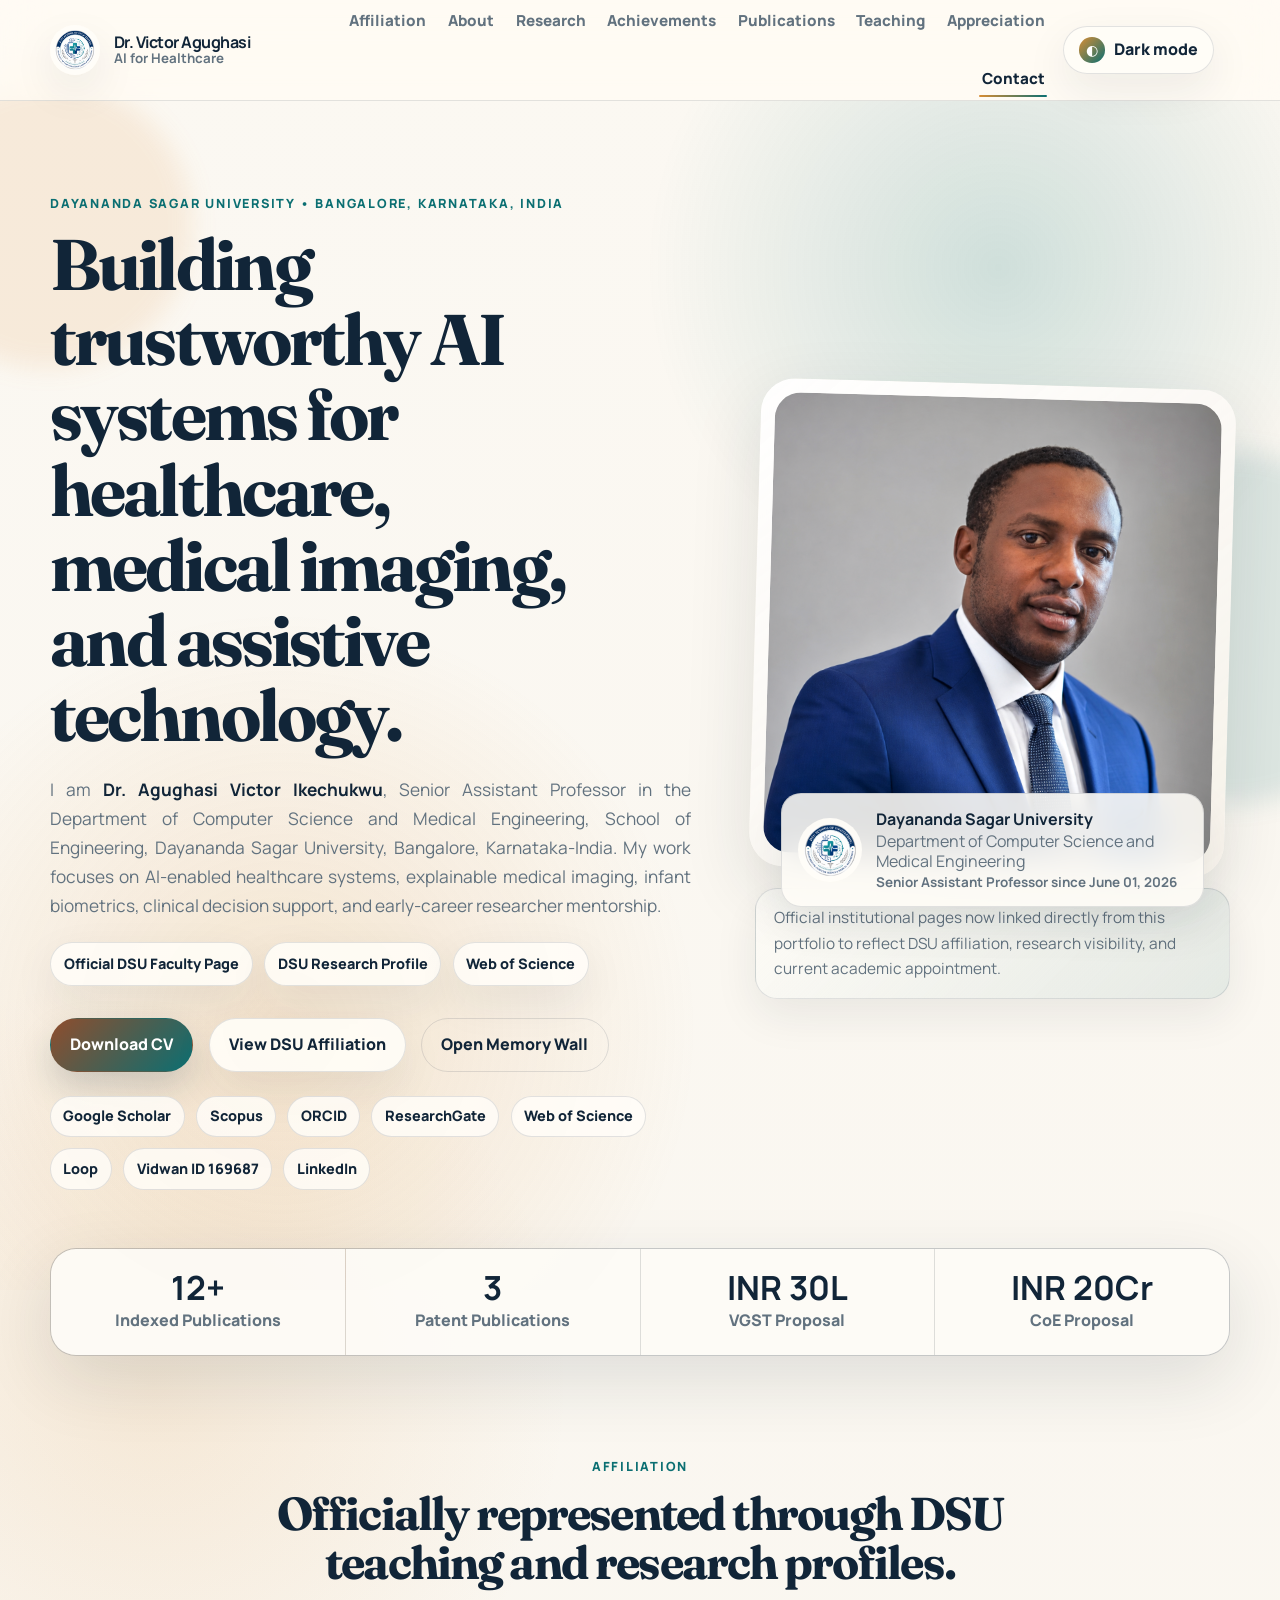
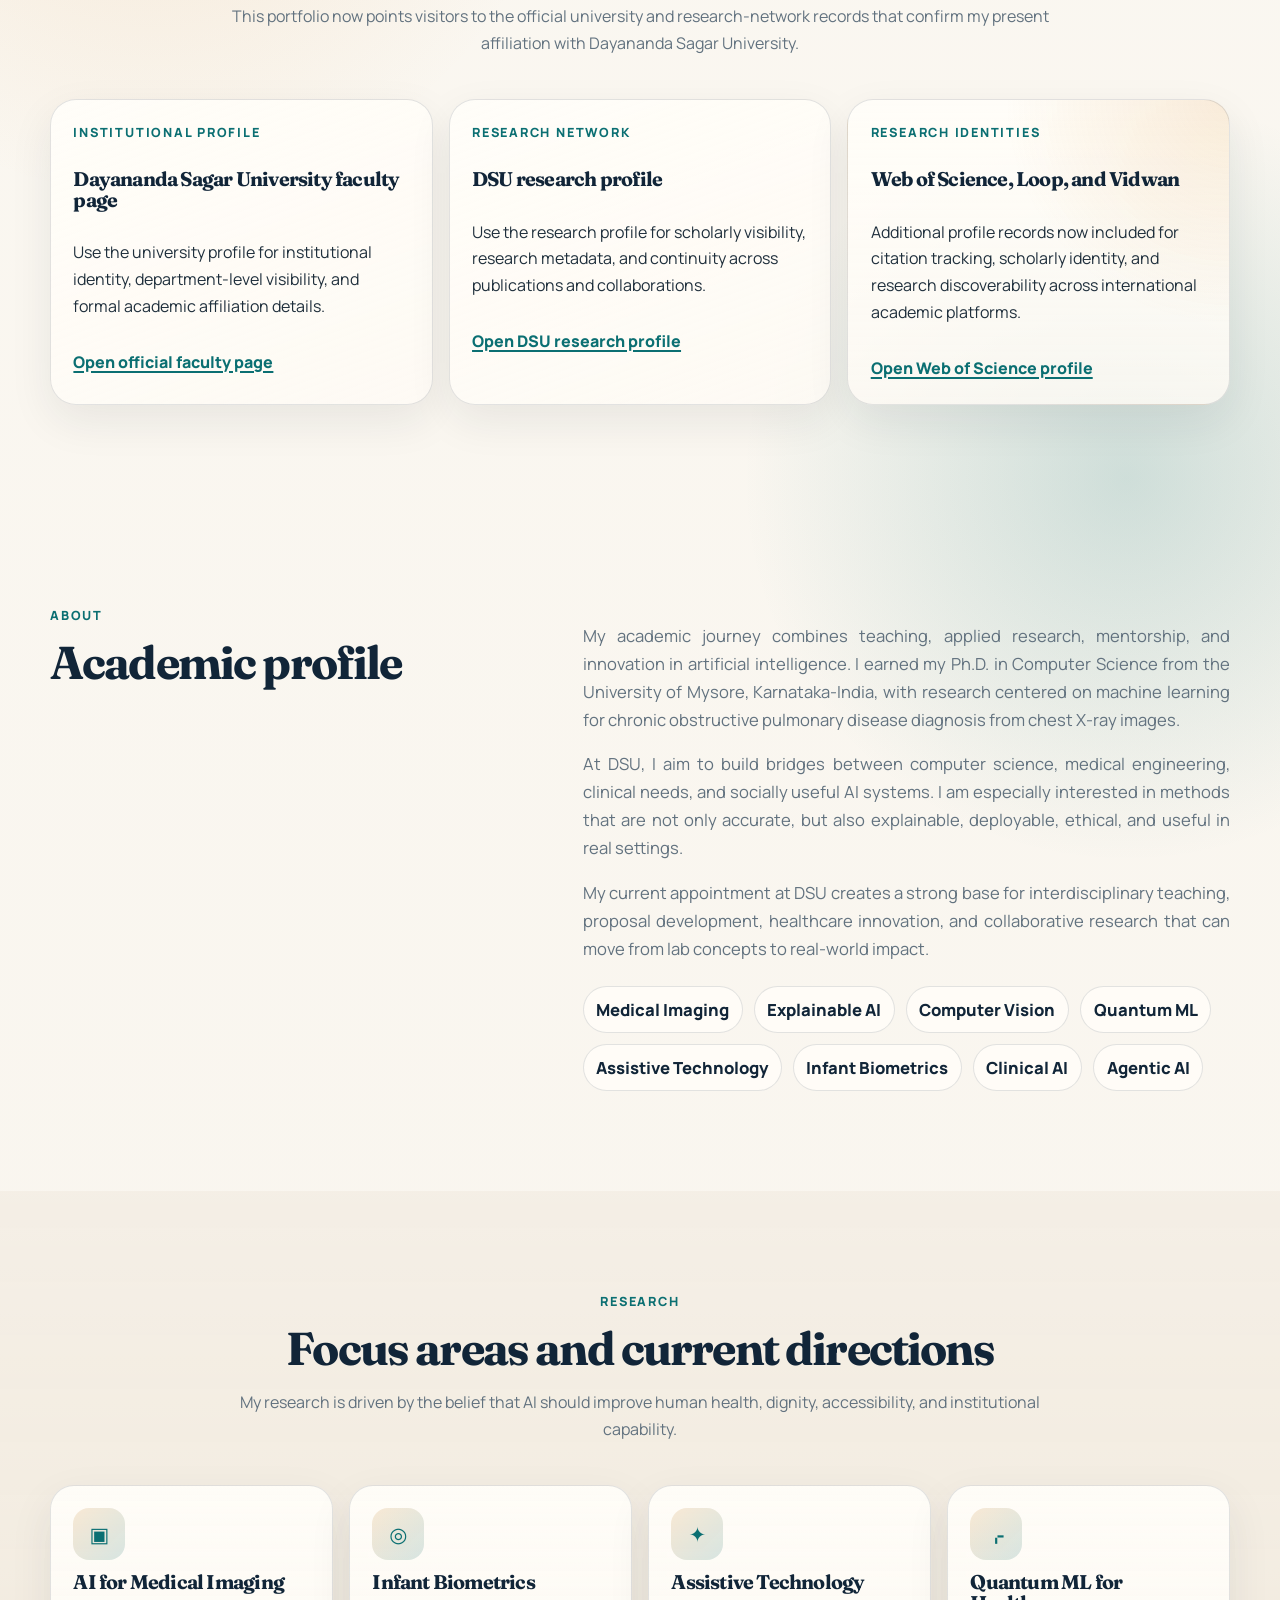
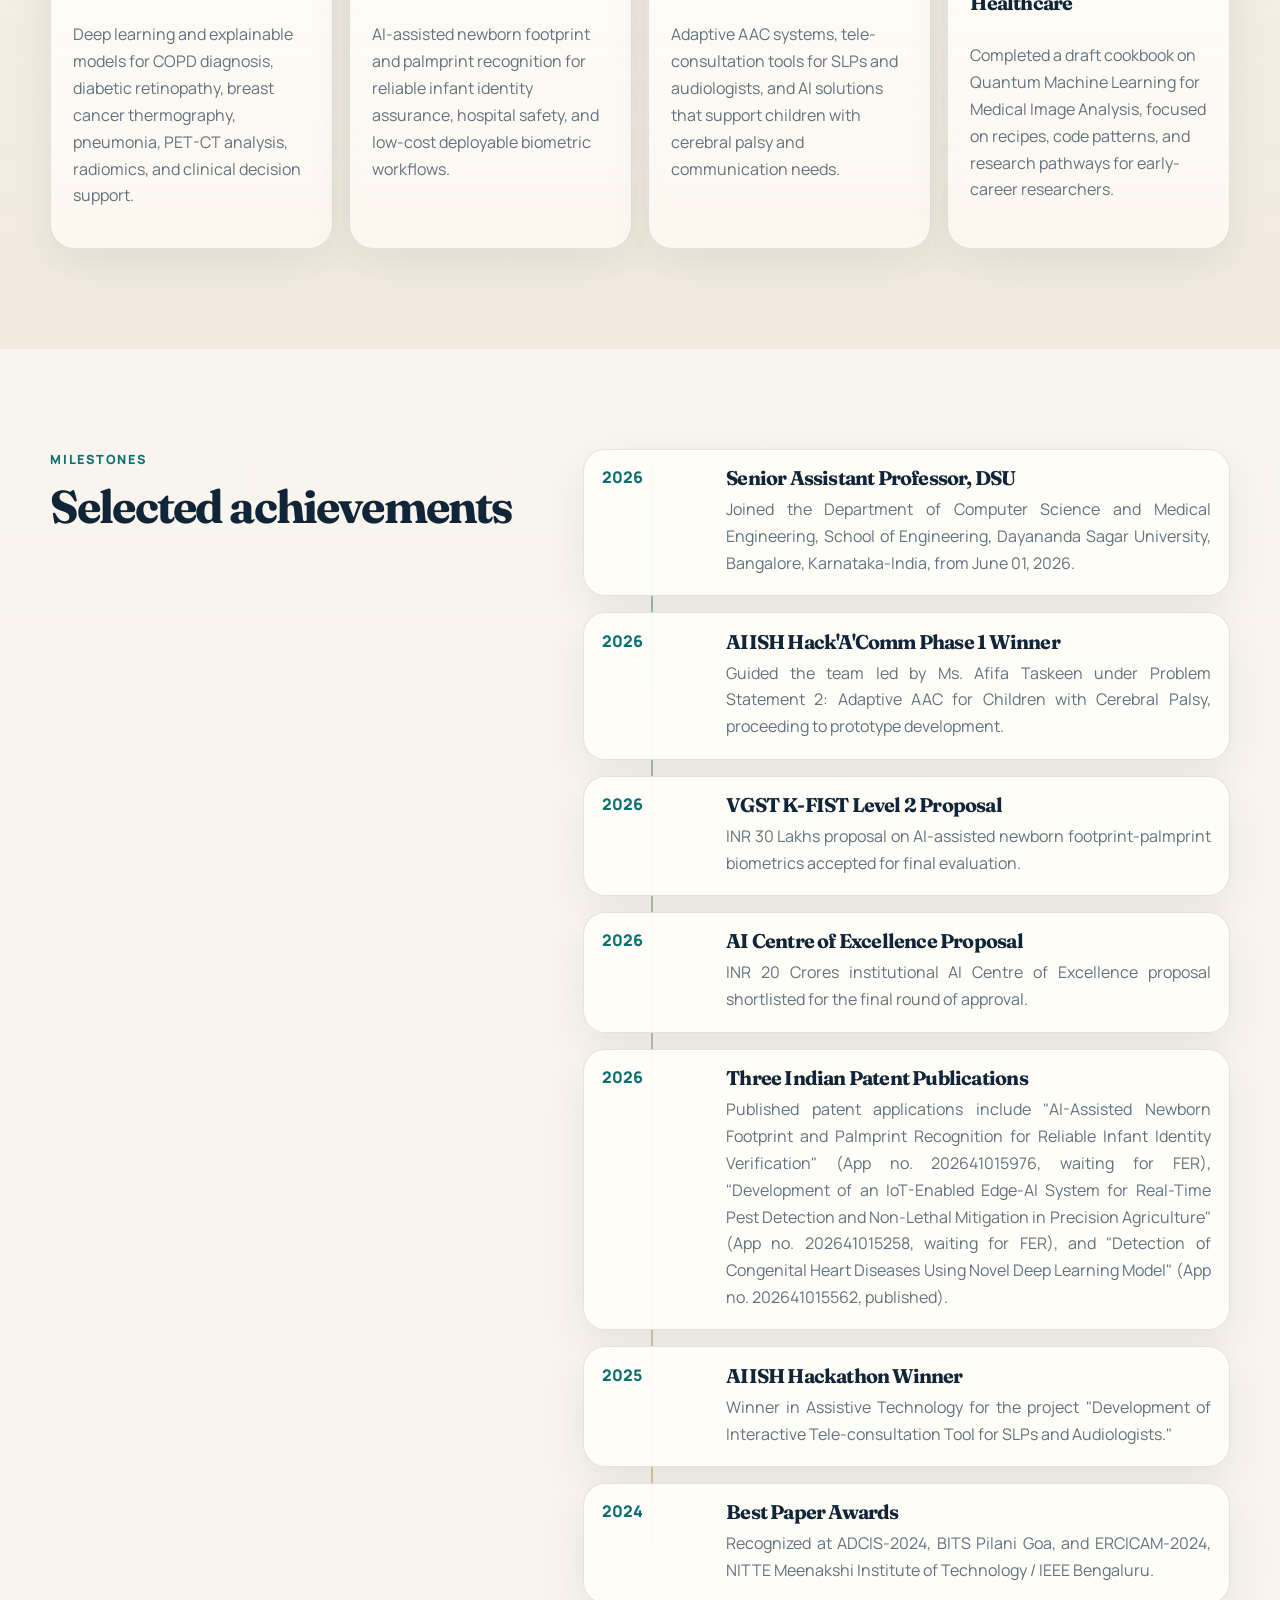
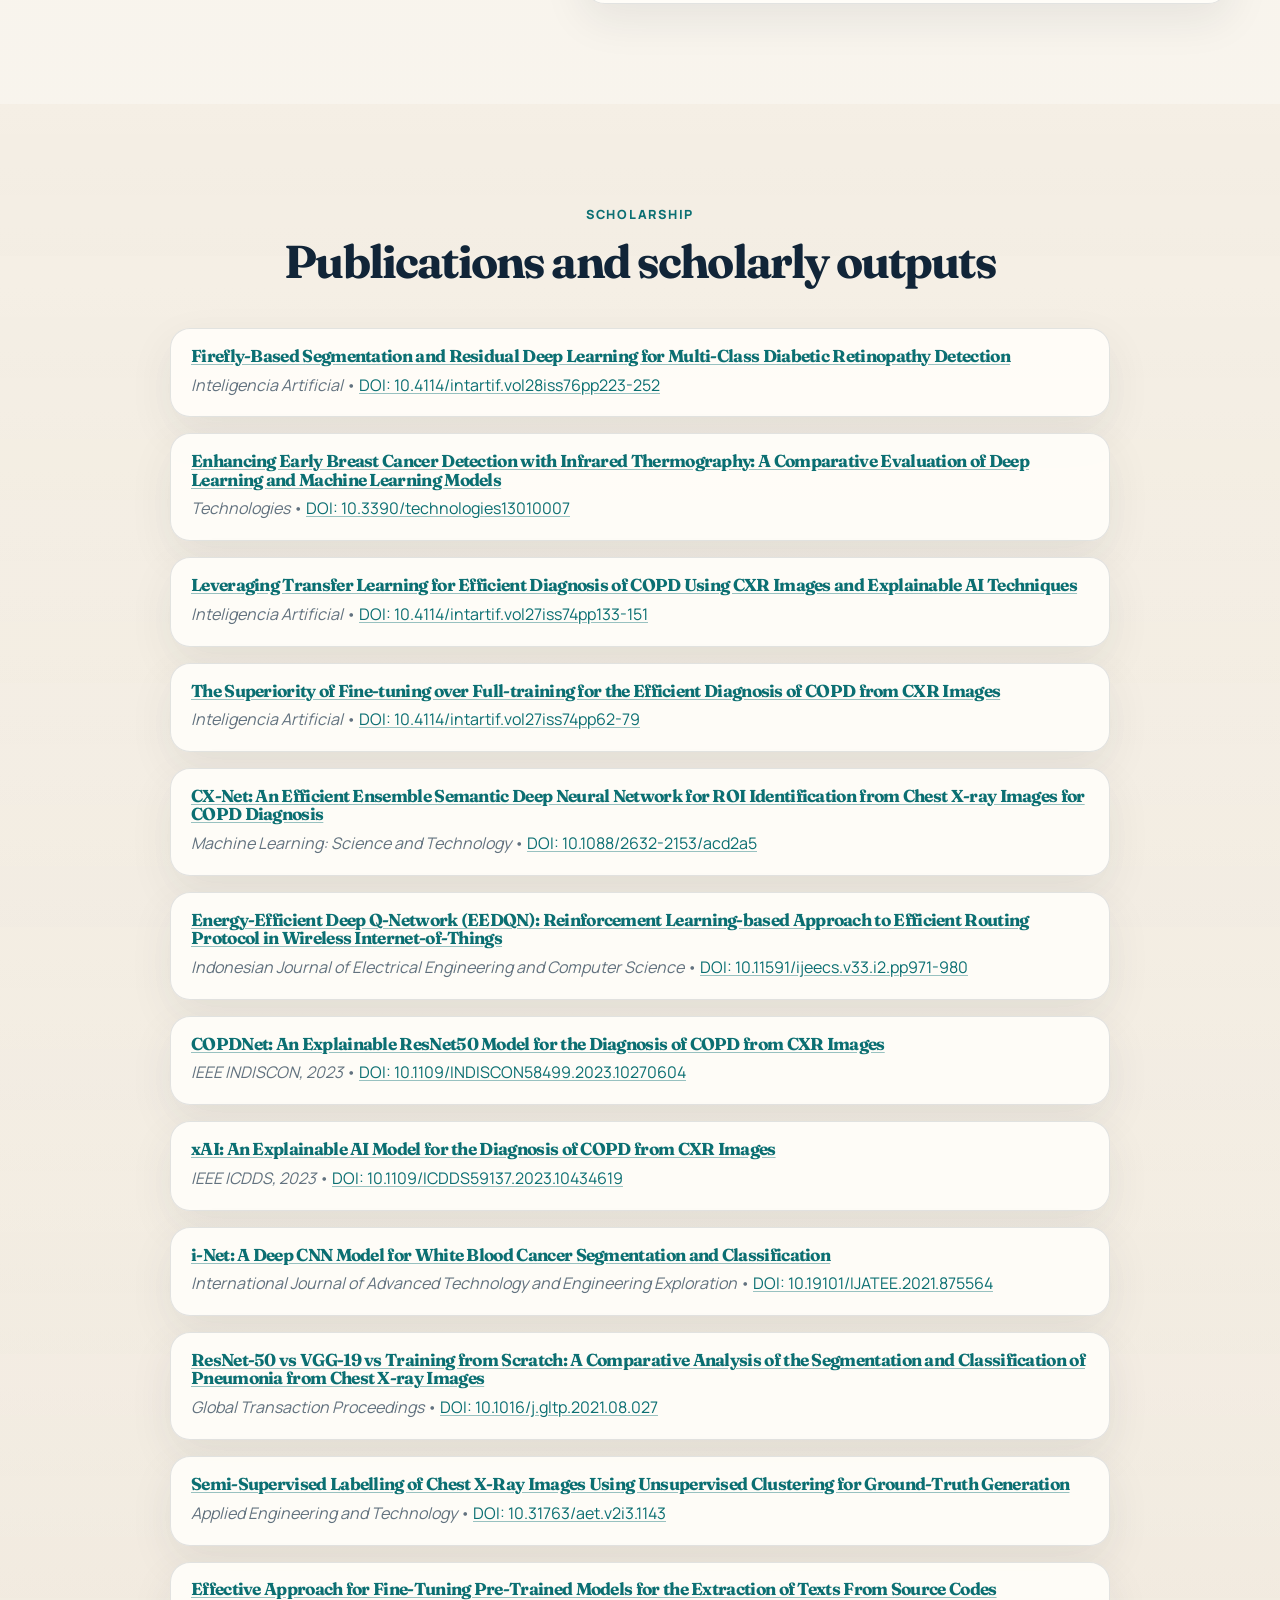
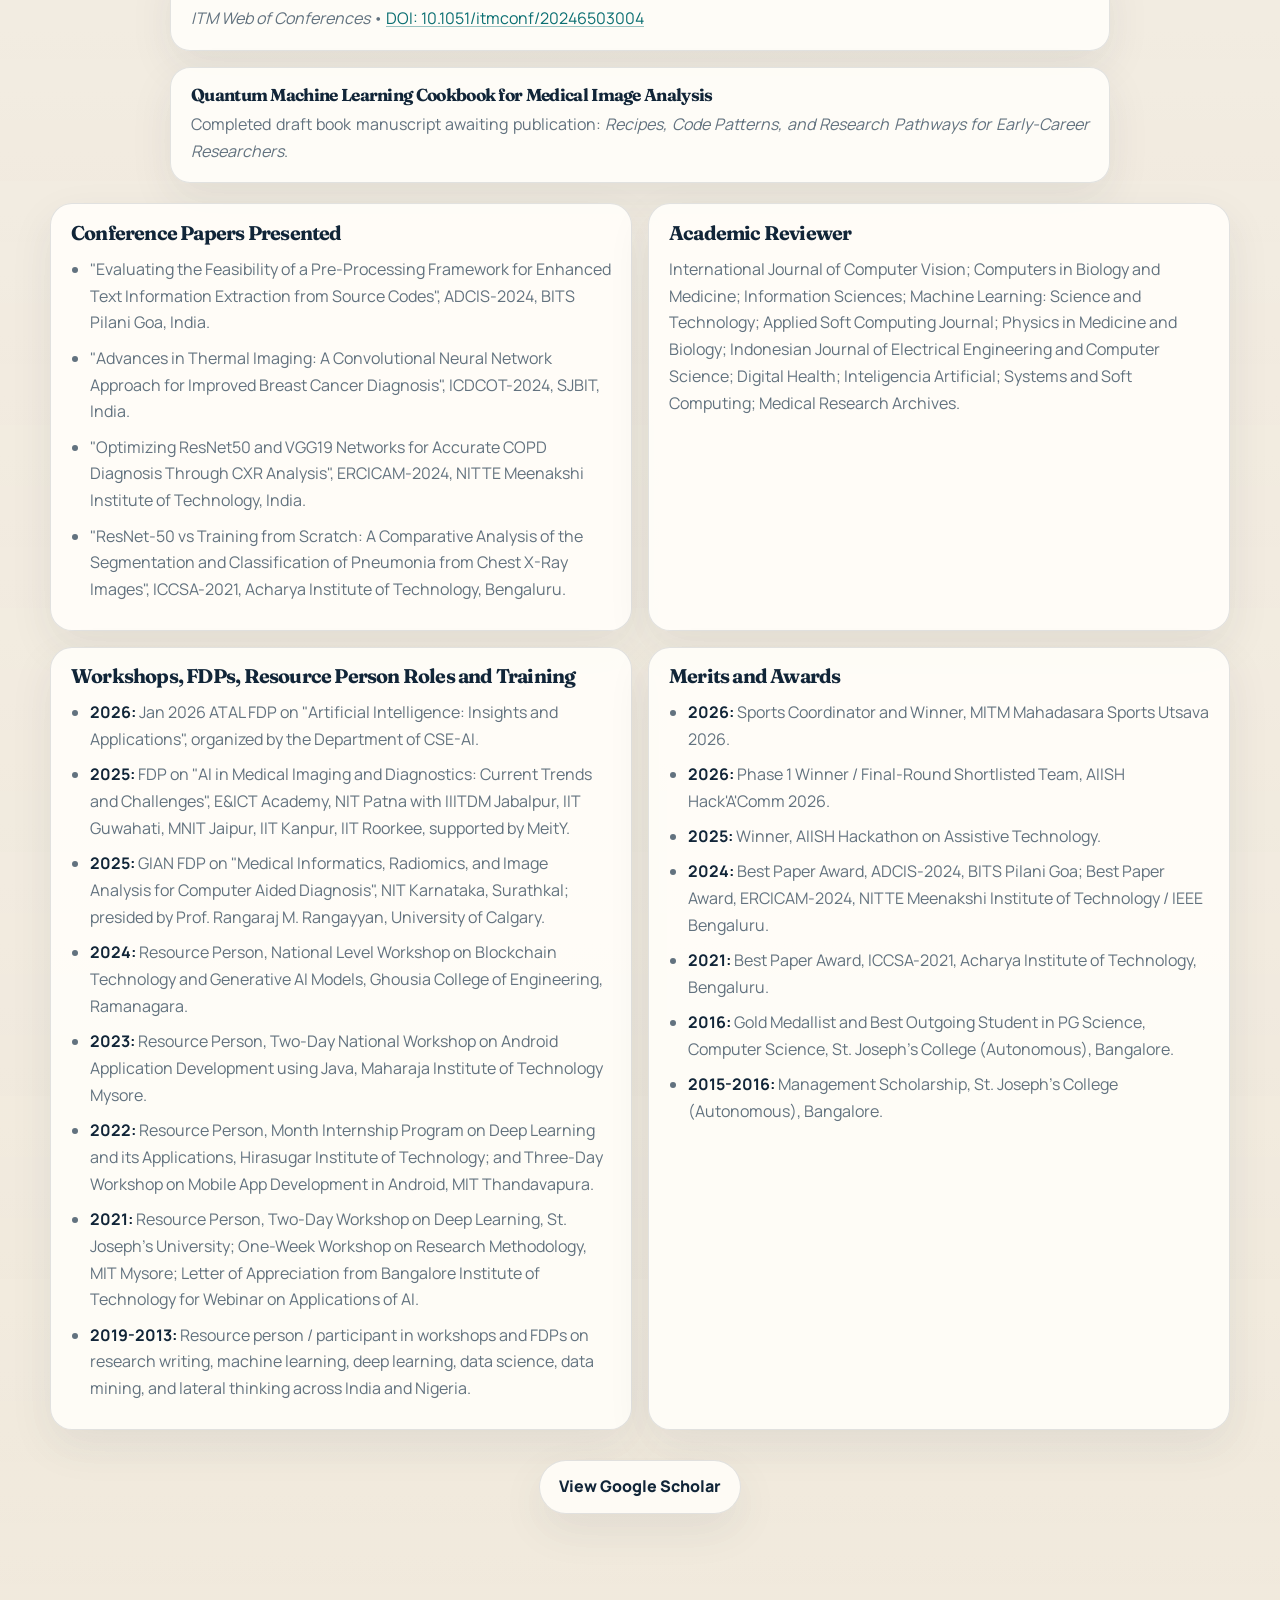
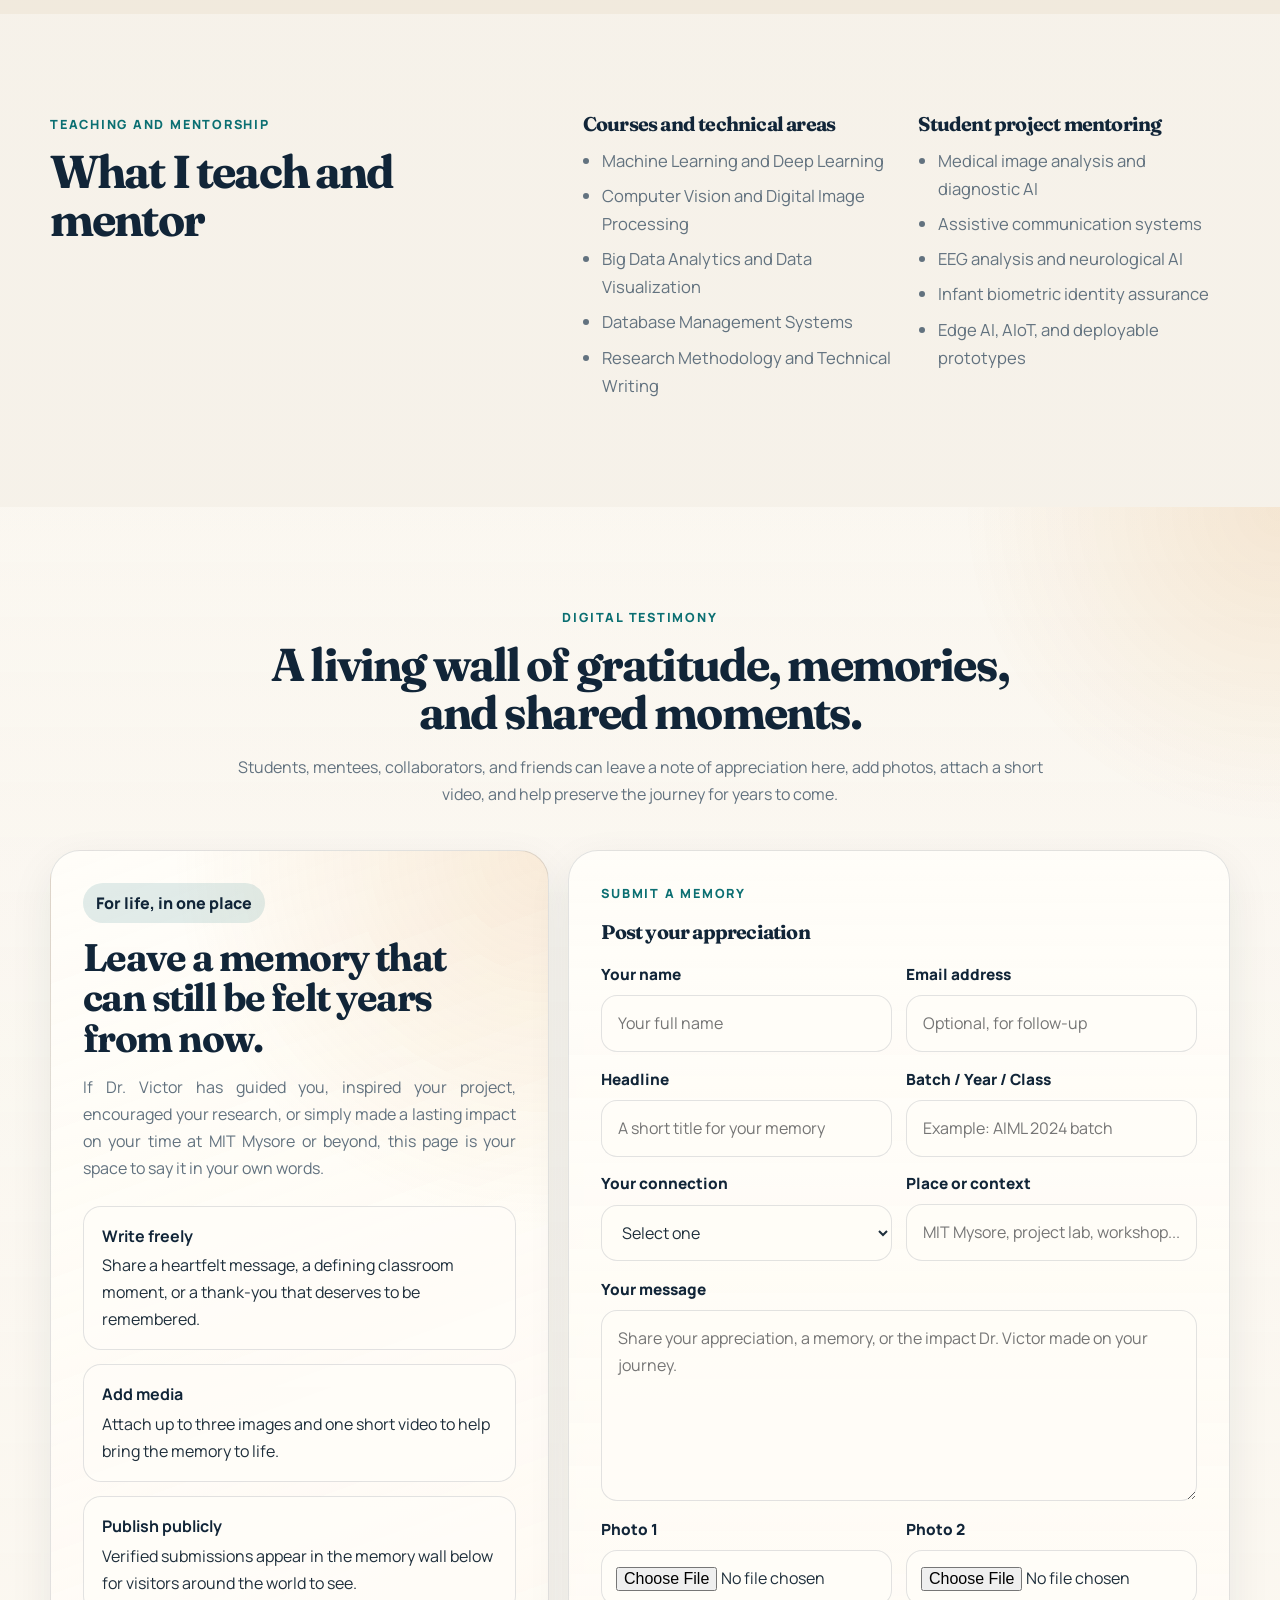
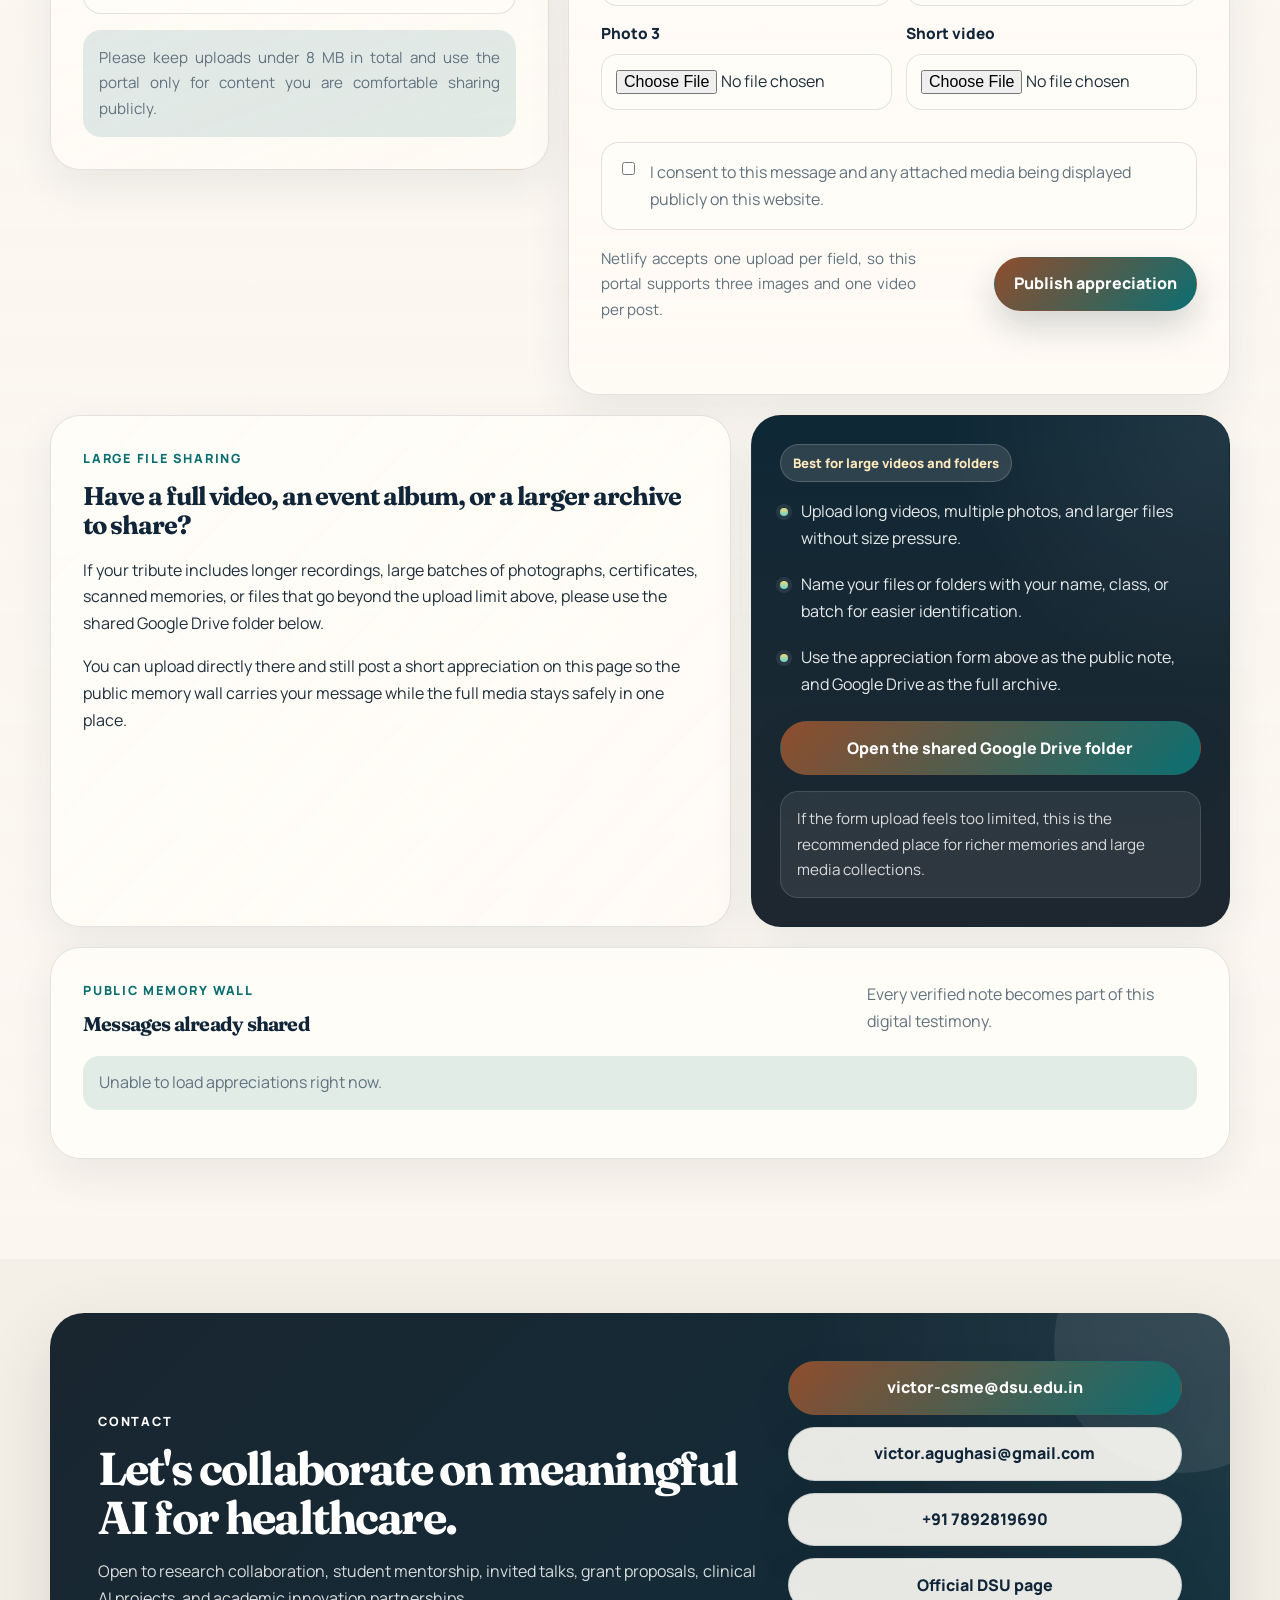
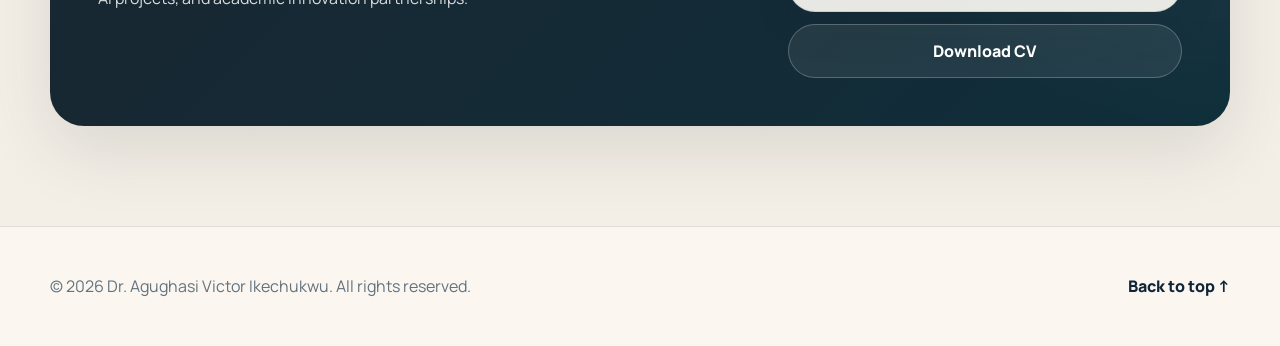
==== commit 7c2f52c7: "...index page updates" ====
--- a/index.html
+++ b/index.html
@@ -31,12 +31,15 @@
       "@type": "CollegeOrUniversity",
       "name": "Dayananda Sagar University"
     },
-    "email": "victor-csme@dsu.edu.in",
+    "email": "victor.agughasi@gmail.com",
     "telephone": "+91 7892819690",
     "url": "https://www.linkedin.com/in/victor-ikechukwu-agughasi/",
     "sameAs": [
       "https://dsu.edu.in/agughasi-victor",
       "https://dsu.researgence.ai/facultyProfiles/832161",
+      "https://www.webofscience.com/wos/author/record/ABU-3111-2022",
+      "https://loop.frontiersin.org/people/2090089/overview",
+      "https://vidwan.inflibnet.ac.in/profile/169687",
       "https://orcid.org/0000-0002-1175-3089",
       "https://scholar.google.com/citations?user=TQjqJ1UAAAAJ&hl=en",
       "https://www.scopus.com/authid/detail.uri?authorId=58663521900",
@@ -88,6 +91,7 @@
           <div class="hero-badges" aria-label="Official DSU profile links">
             <a class="mini-badge" href="https://dsu.edu.in/agughasi-victor" target="_blank" rel="noopener">Official DSU Faculty Page</a>
             <a class="mini-badge" href="https://dsu.researgence.ai/facultyProfiles/832161" target="_blank" rel="noopener">DSU Research Profile</a>
+            <a class="mini-badge" href="https://www.webofscience.com/wos/author/record/ABU-3111-2022" target="_blank" rel="noopener">Web of Science</a>
           </div>
           <div class="hero-actions">
             <a class="btn primary" href="assets/Dr_Victor_Agughasi_DSU_ATS_CV.pdf" download>Download CV</a>
@@ -103,6 +107,9 @@
             <a href="https://www.scopus.com/authid/detail.uri?authorId=58663521900" target="_blank" rel="noopener">Scopus</a>
             <a href="https://orcid.org/0000-0002-1175-3089" target="_blank" rel="noopener">ORCID</a>
             <a href="https://www.researchgate.net/profile/Victor-Ikechukwu-Agughasi" target="_blank" rel="noopener">ResearchGate</a>
+            <a href="https://www.webofscience.com/wos/author/record/ABU-3111-2022" target="_blank" rel="noopener">Web of Science</a>
+            <a href="https://loop.frontiersin.org/people/2090089/overview" target="_blank" rel="noopener">Loop</a>
+            <a href="https://vidwan.inflibnet.ac.in/profile/169687" target="_blank" rel="noopener">Vidwan ID 169687</a>
             <a href="https://www.linkedin.com/in/victor-ikechukwu-agughasi/" target="_blank" rel="noopener">LinkedIn</a>
           </div>
         </div>
@@ -155,10 +162,10 @@
             <a class="text-link" href="https://dsu.researgence.ai/facultyProfiles/832161" target="_blank" rel="noopener">Open DSU research profile</a>
           </article>
           <article class="affiliation-card accent reveal delay-2">
-            <p class="eyebrow">Current Position</p>
-            <h3>Senior Assistant Professor, CSME</h3>
-            <p>Working at the intersection of computer science and medical engineering, with a focus on translational AI, mentorship, and deployable healthcare systems.</p>
-            <a class="text-link" href="#contact">Start a collaboration conversation</a>
+            <p class="eyebrow">Research Identities</p>
+            <h3>Web of Science, Loop, and Vidwan</h3>
+            <p>Additional profile records now included for citation tracking, scholarly identity, and research discoverability across international academic platforms.</p>
+            <a class="text-link" href="https://www.webofscience.com/wos/author/record/ABU-3111-2022" target="_blank" rel="noopener">Open Web of Science profile</a>
           </article>
         </div>
       </div>
@@ -610,6 +617,7 @@
         </div>
         <div class="contact-actions">
           <a class="btn primary" href="mailto:victor-csme@dsu.edu.in">victor-csme@dsu.edu.in</a>
+          <a class="btn secondary" href="mailto:victor.agughasi@gmail.com">victor.agughasi@gmail.com</a>
           <a class="btn secondary" href="tel:+917892819690">+91 7892819690</a>
           <a class="btn secondary" href="https://dsu.edu.in/agughasi-victor" target="_blank" rel="noopener">Official DSU page</a>
           <a class="btn ghost" href="assets/Dr_Victor_Agughasi_DSU_ATS_CV.pdf" download>Download CV</a>
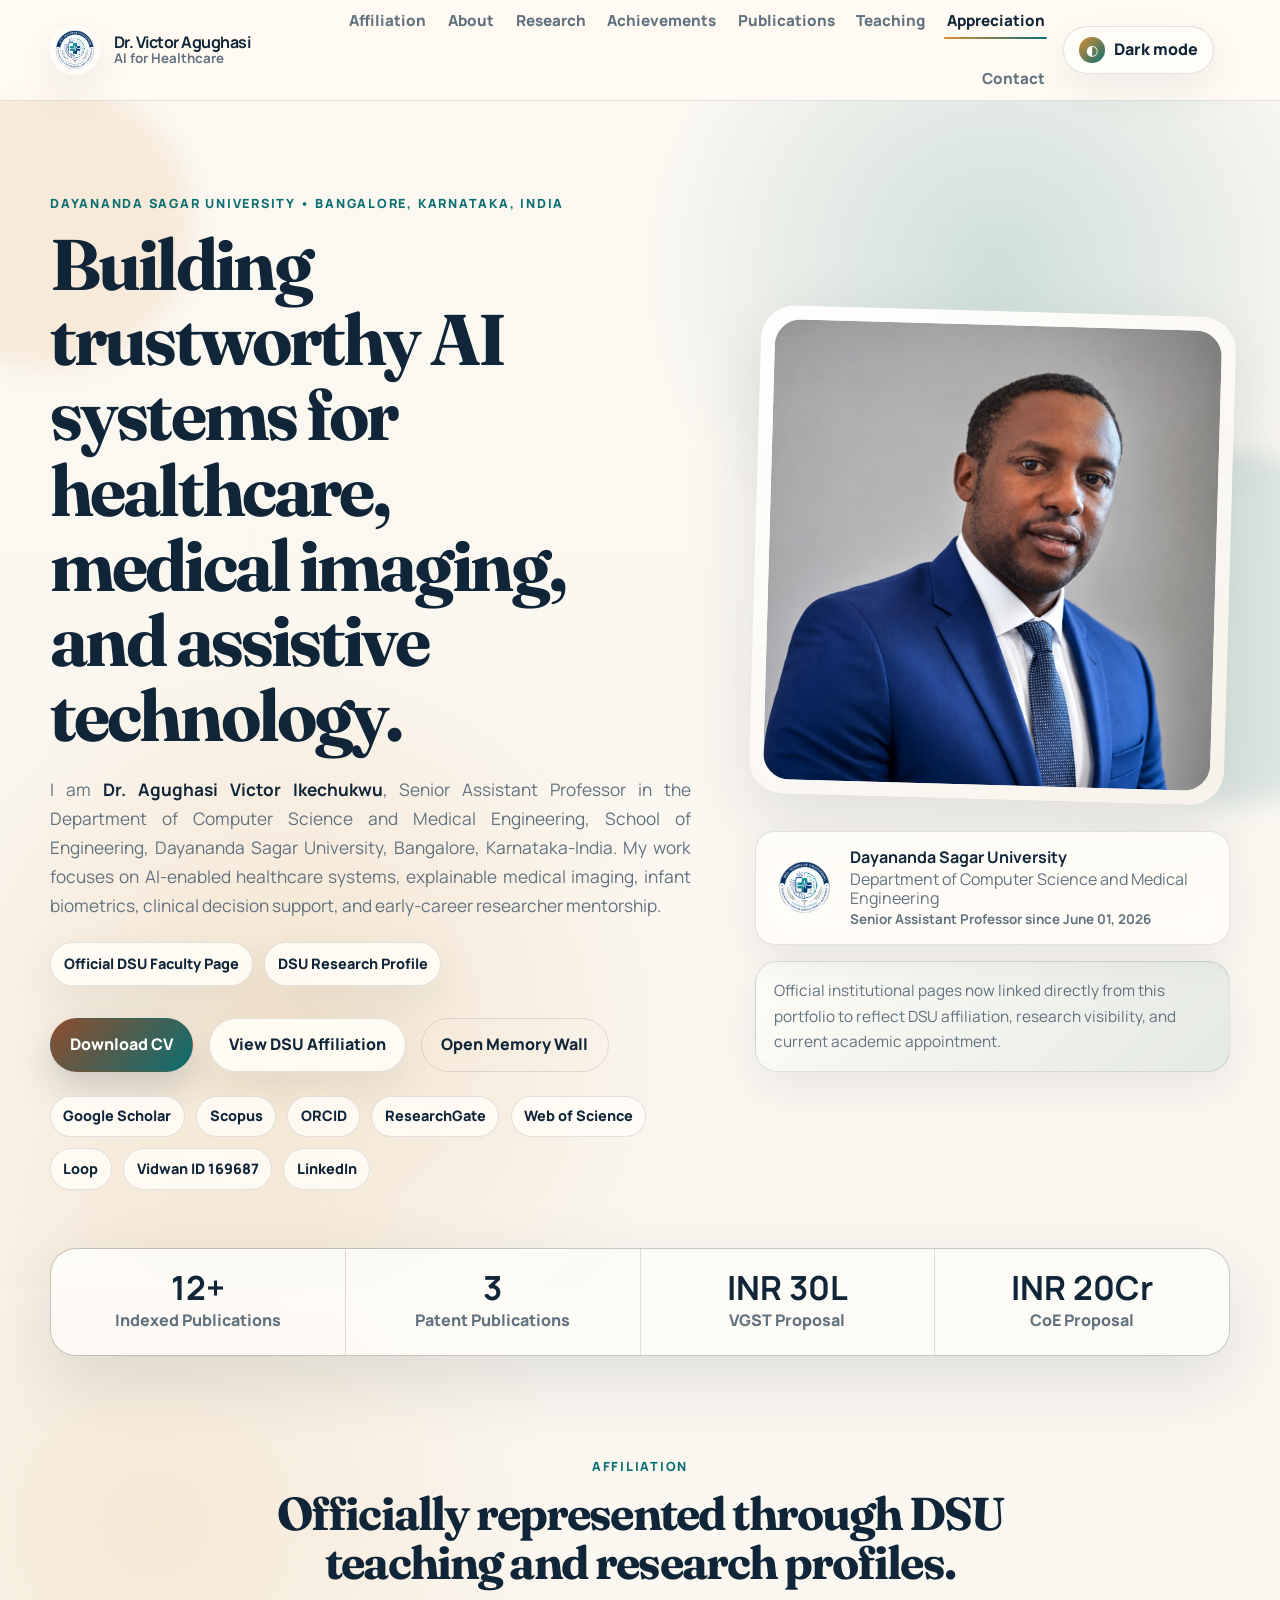
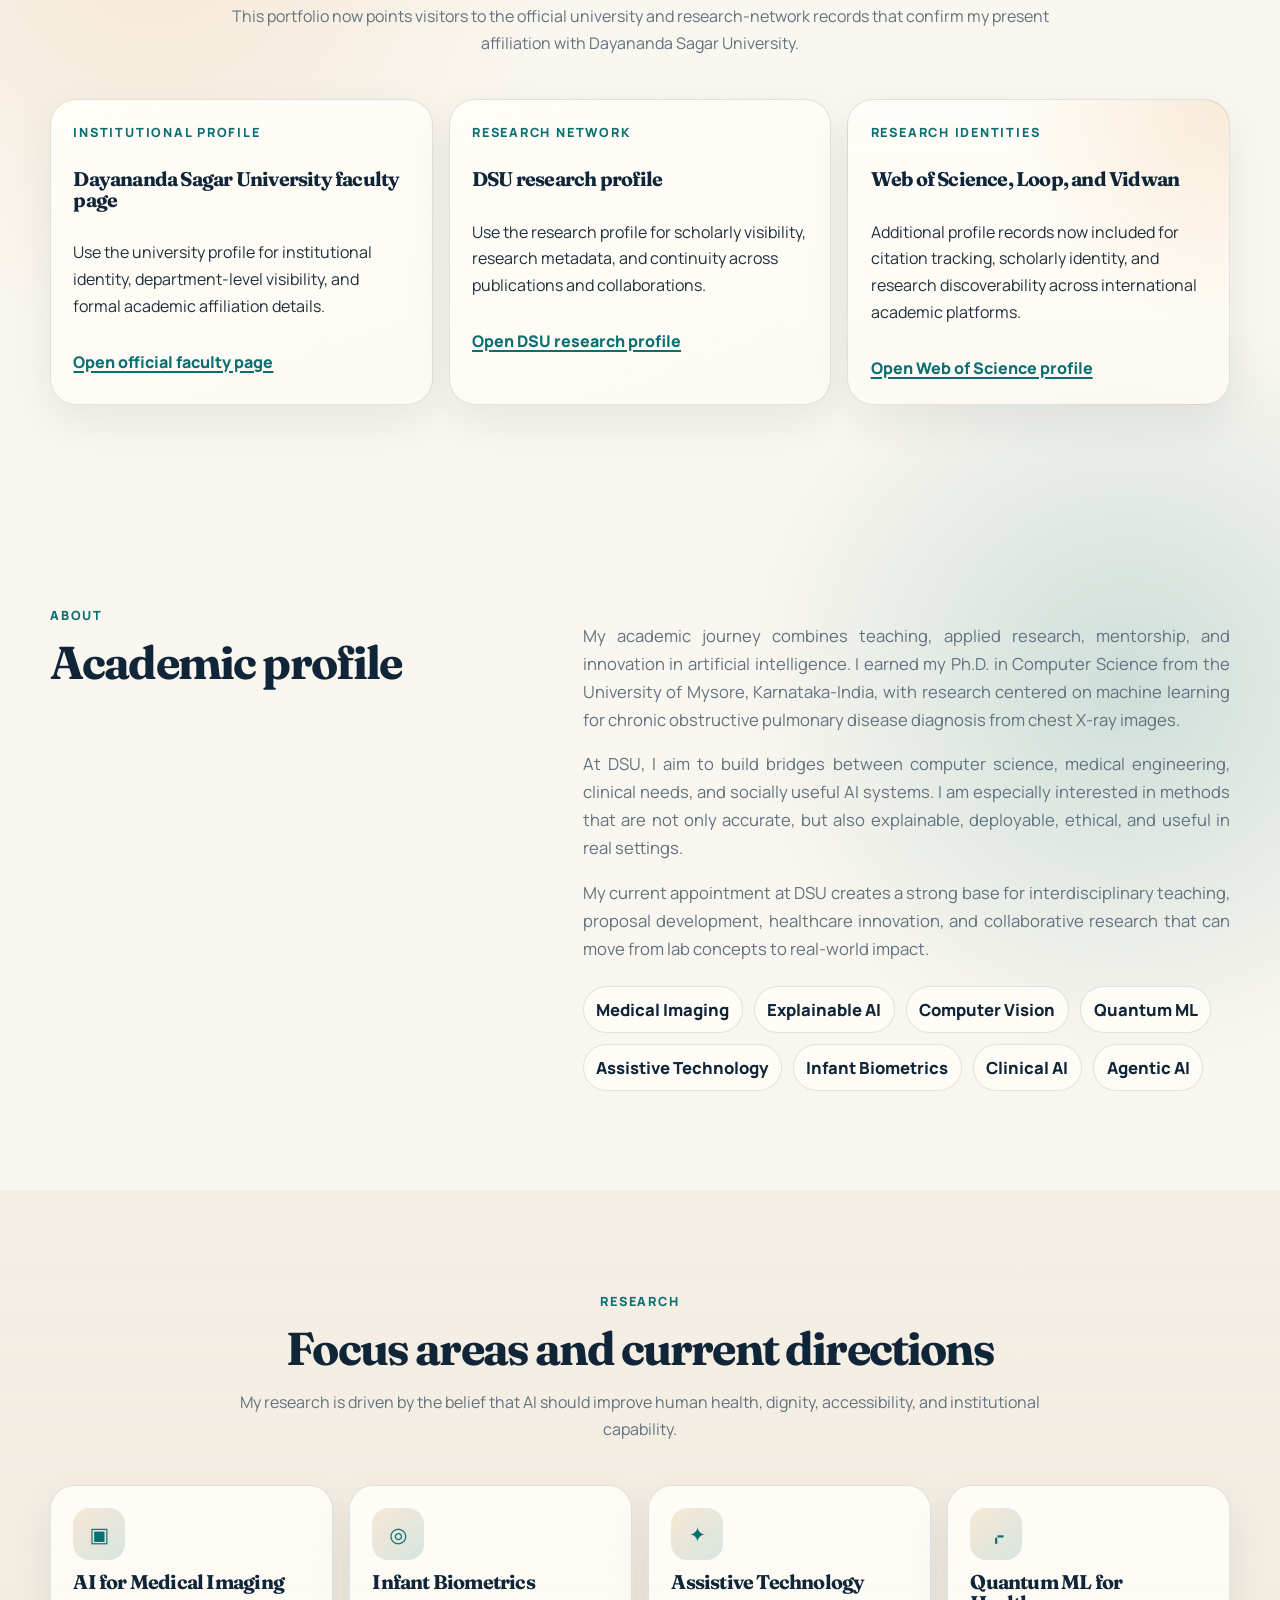
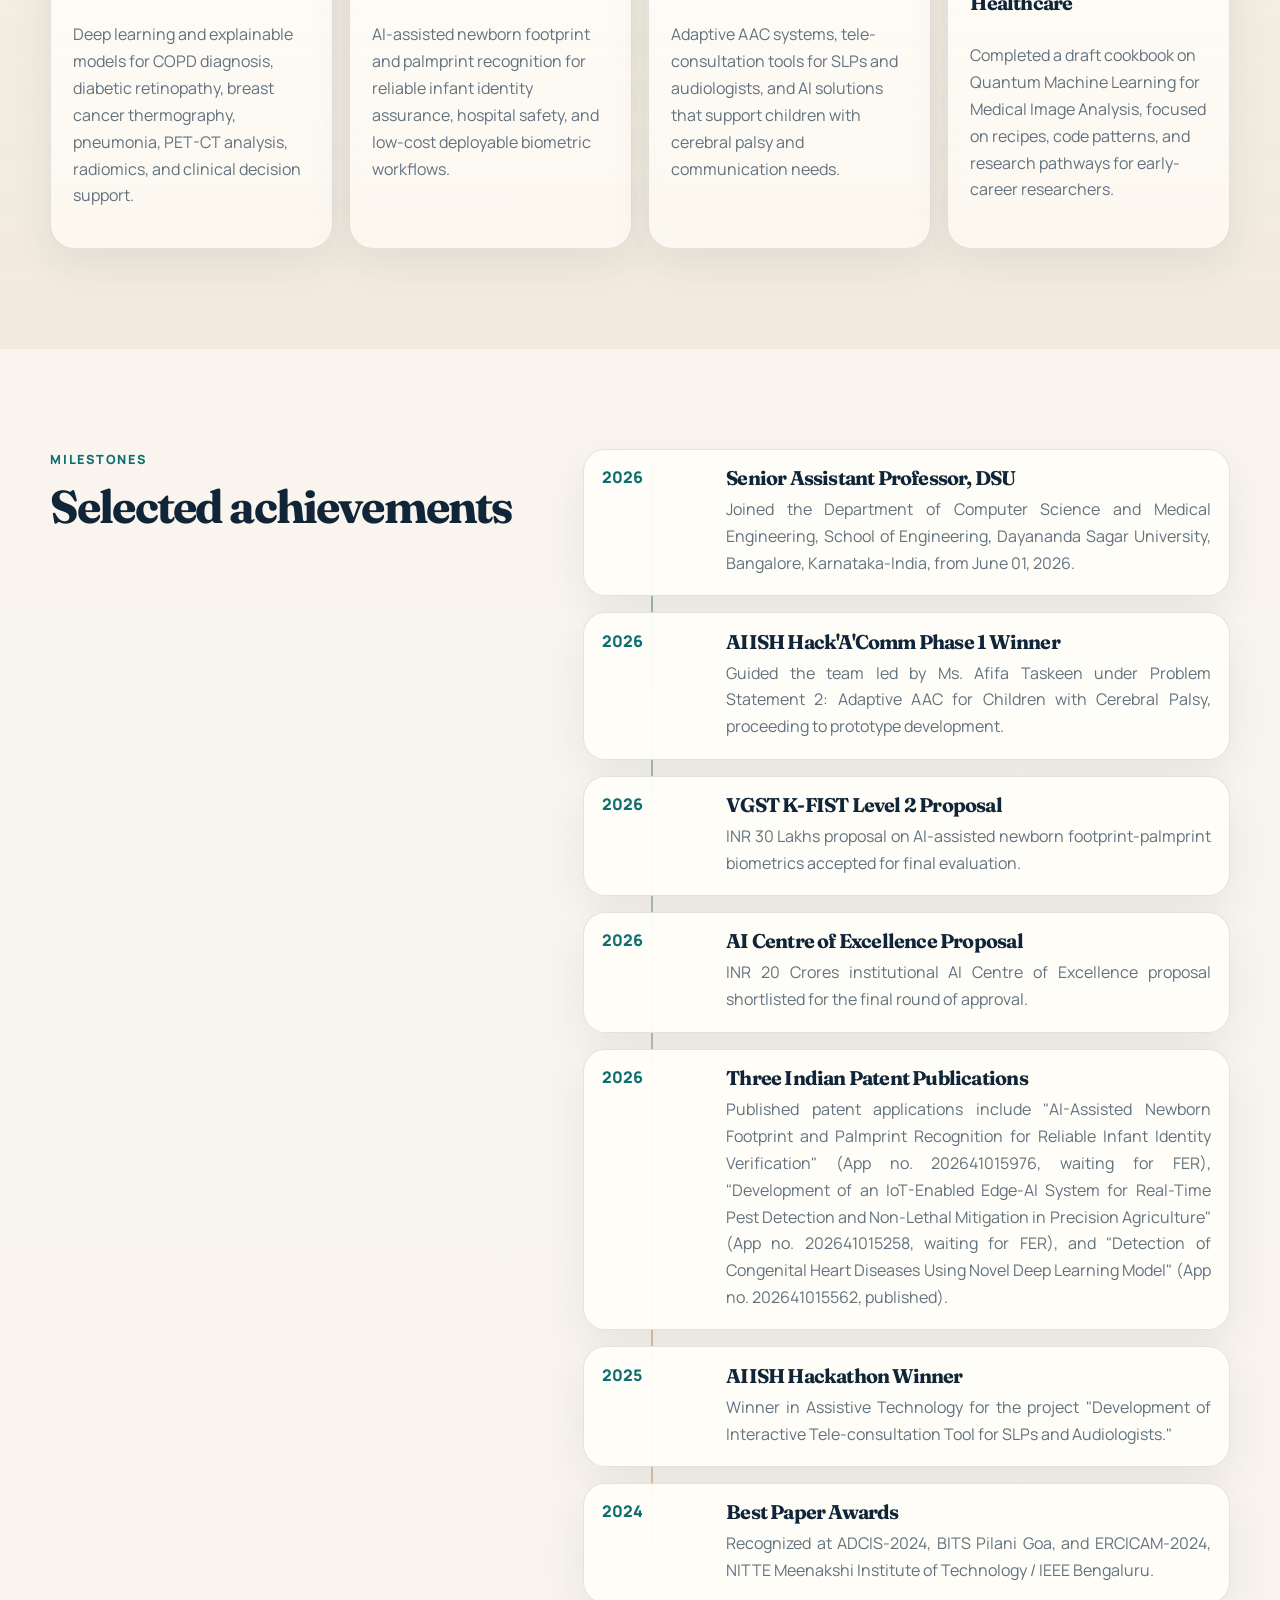
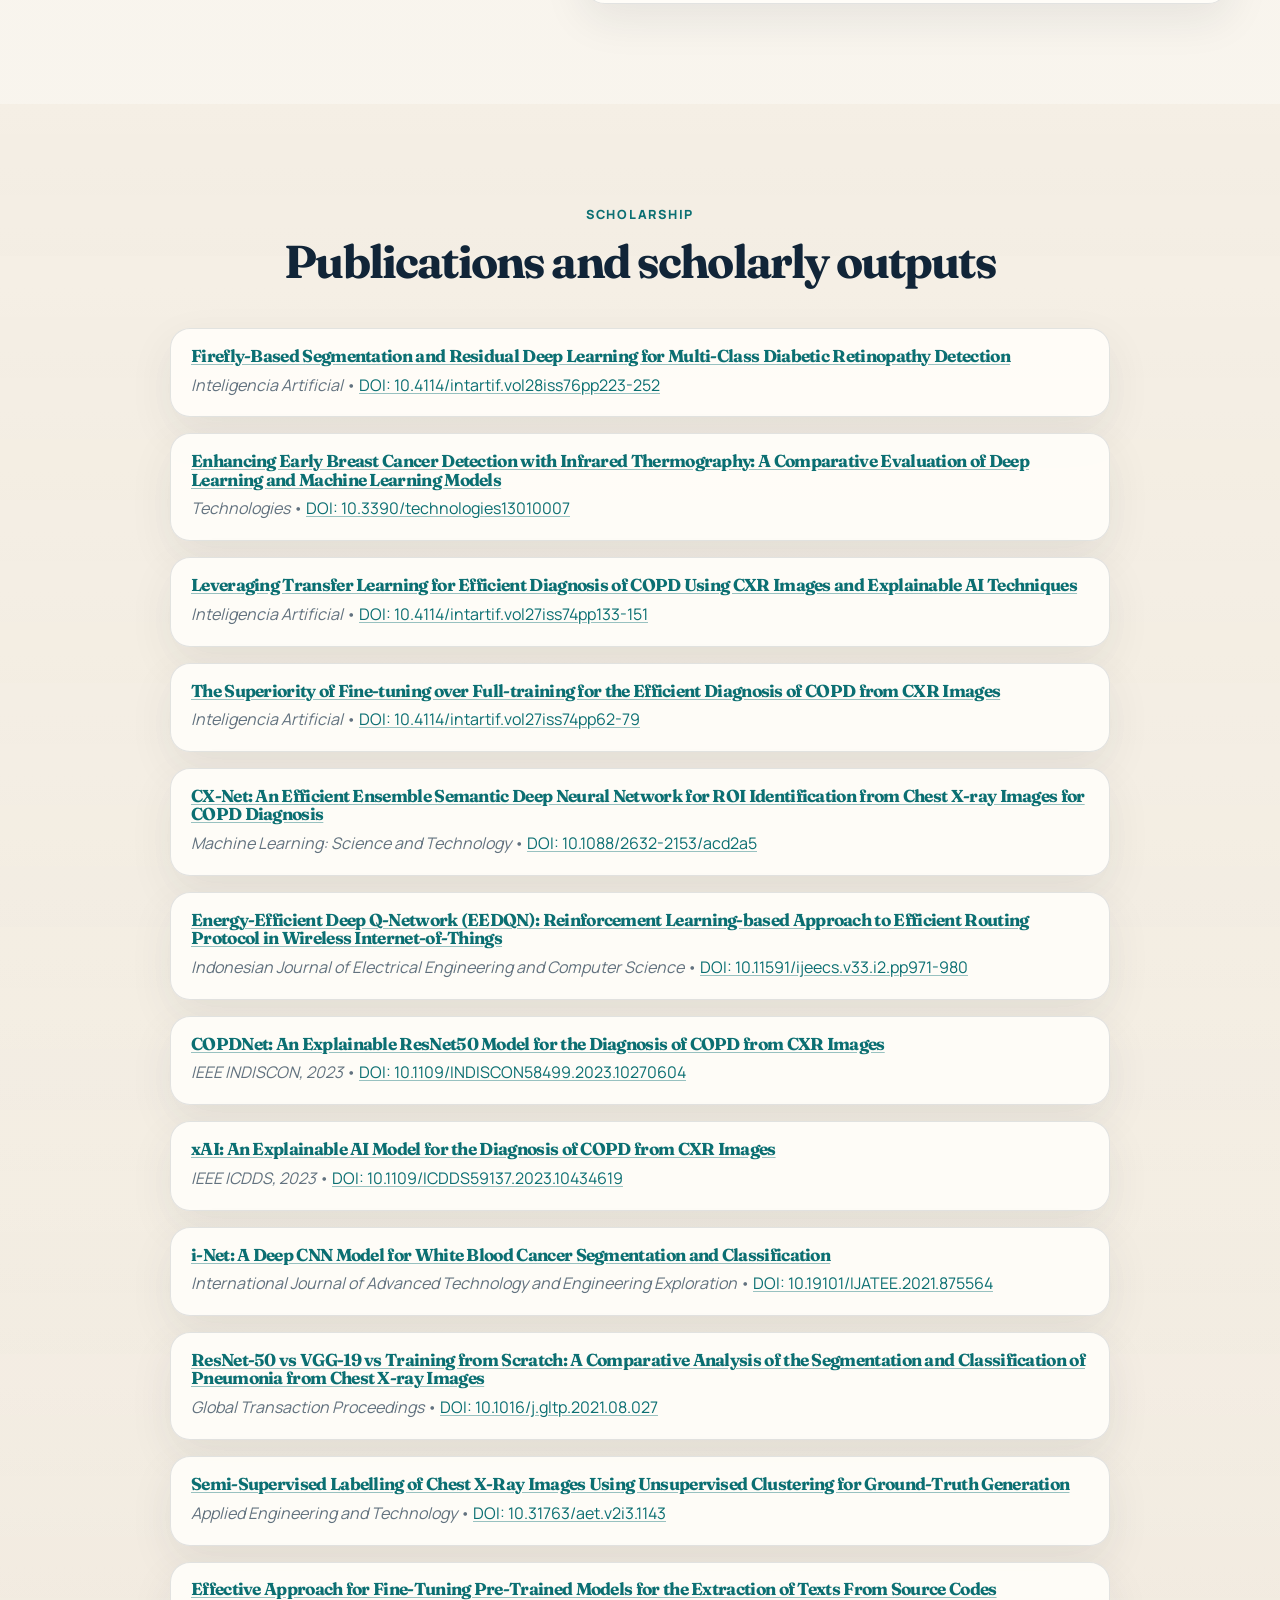
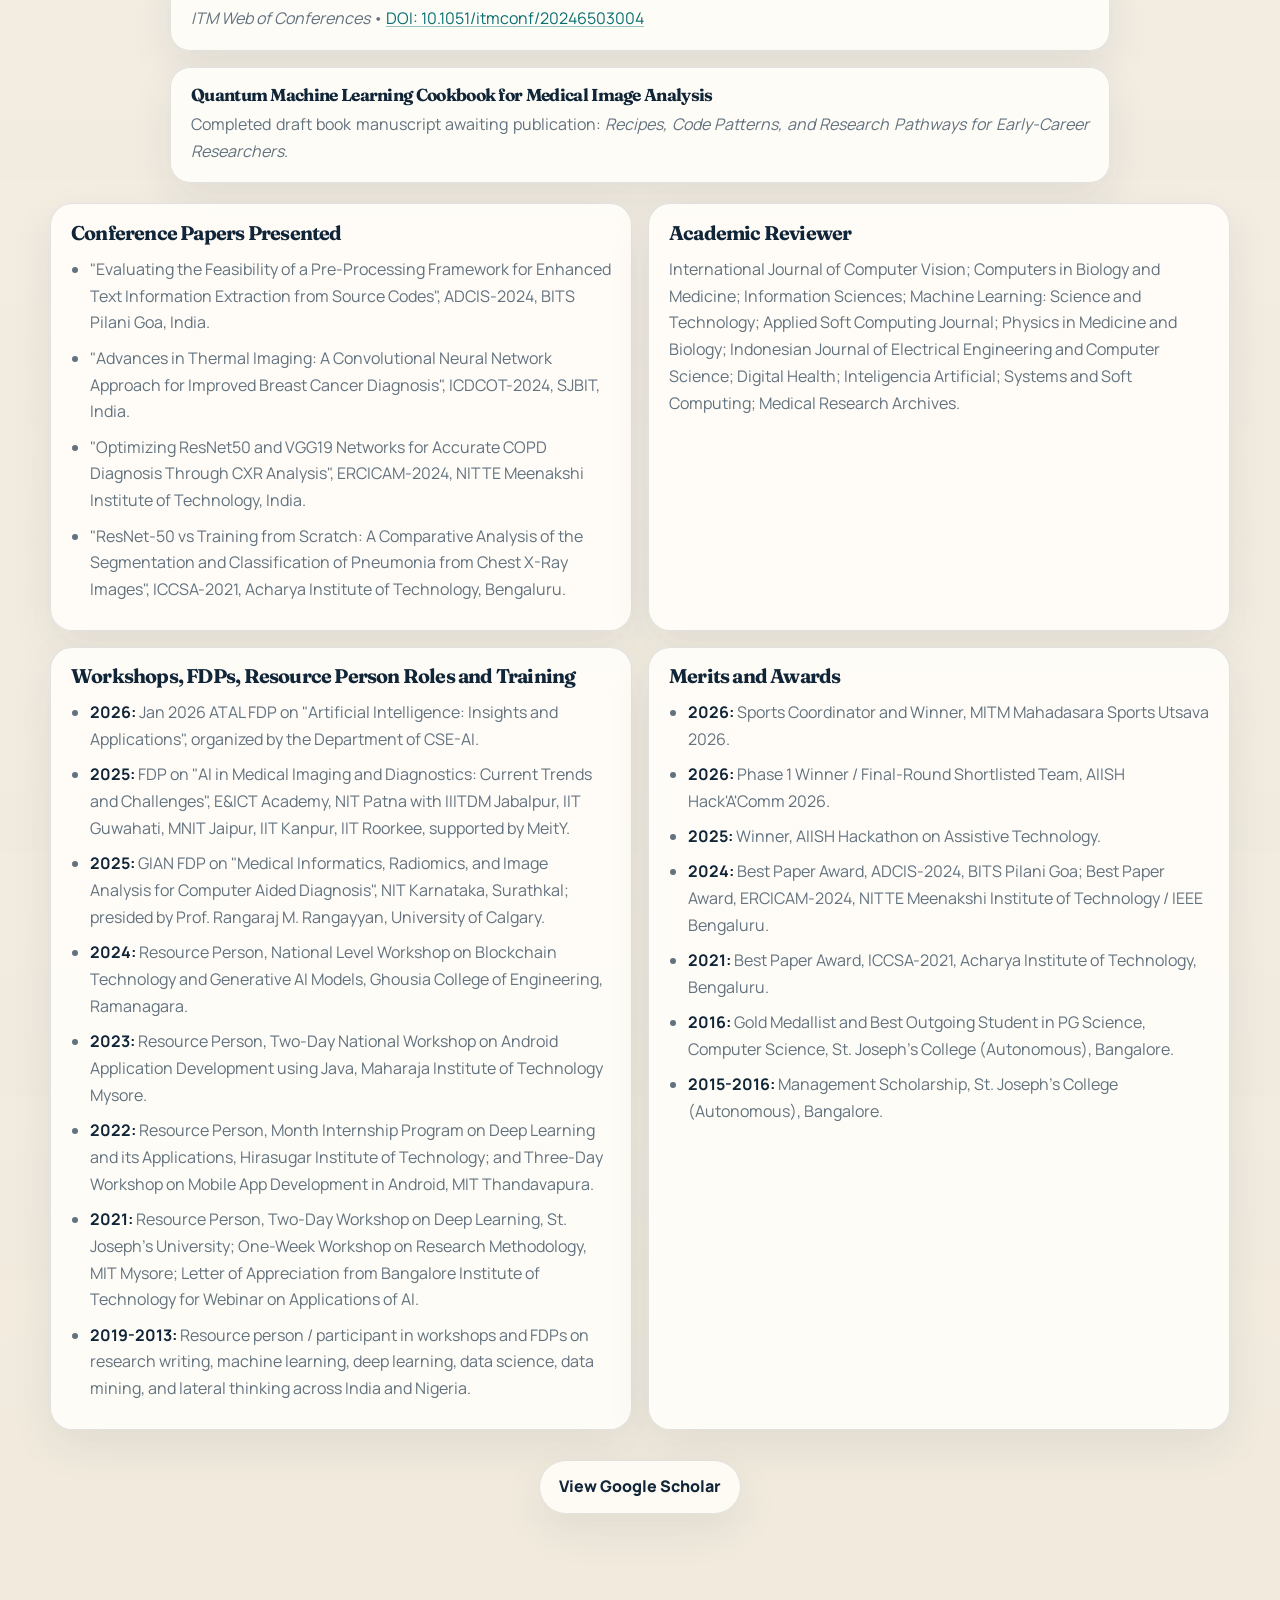
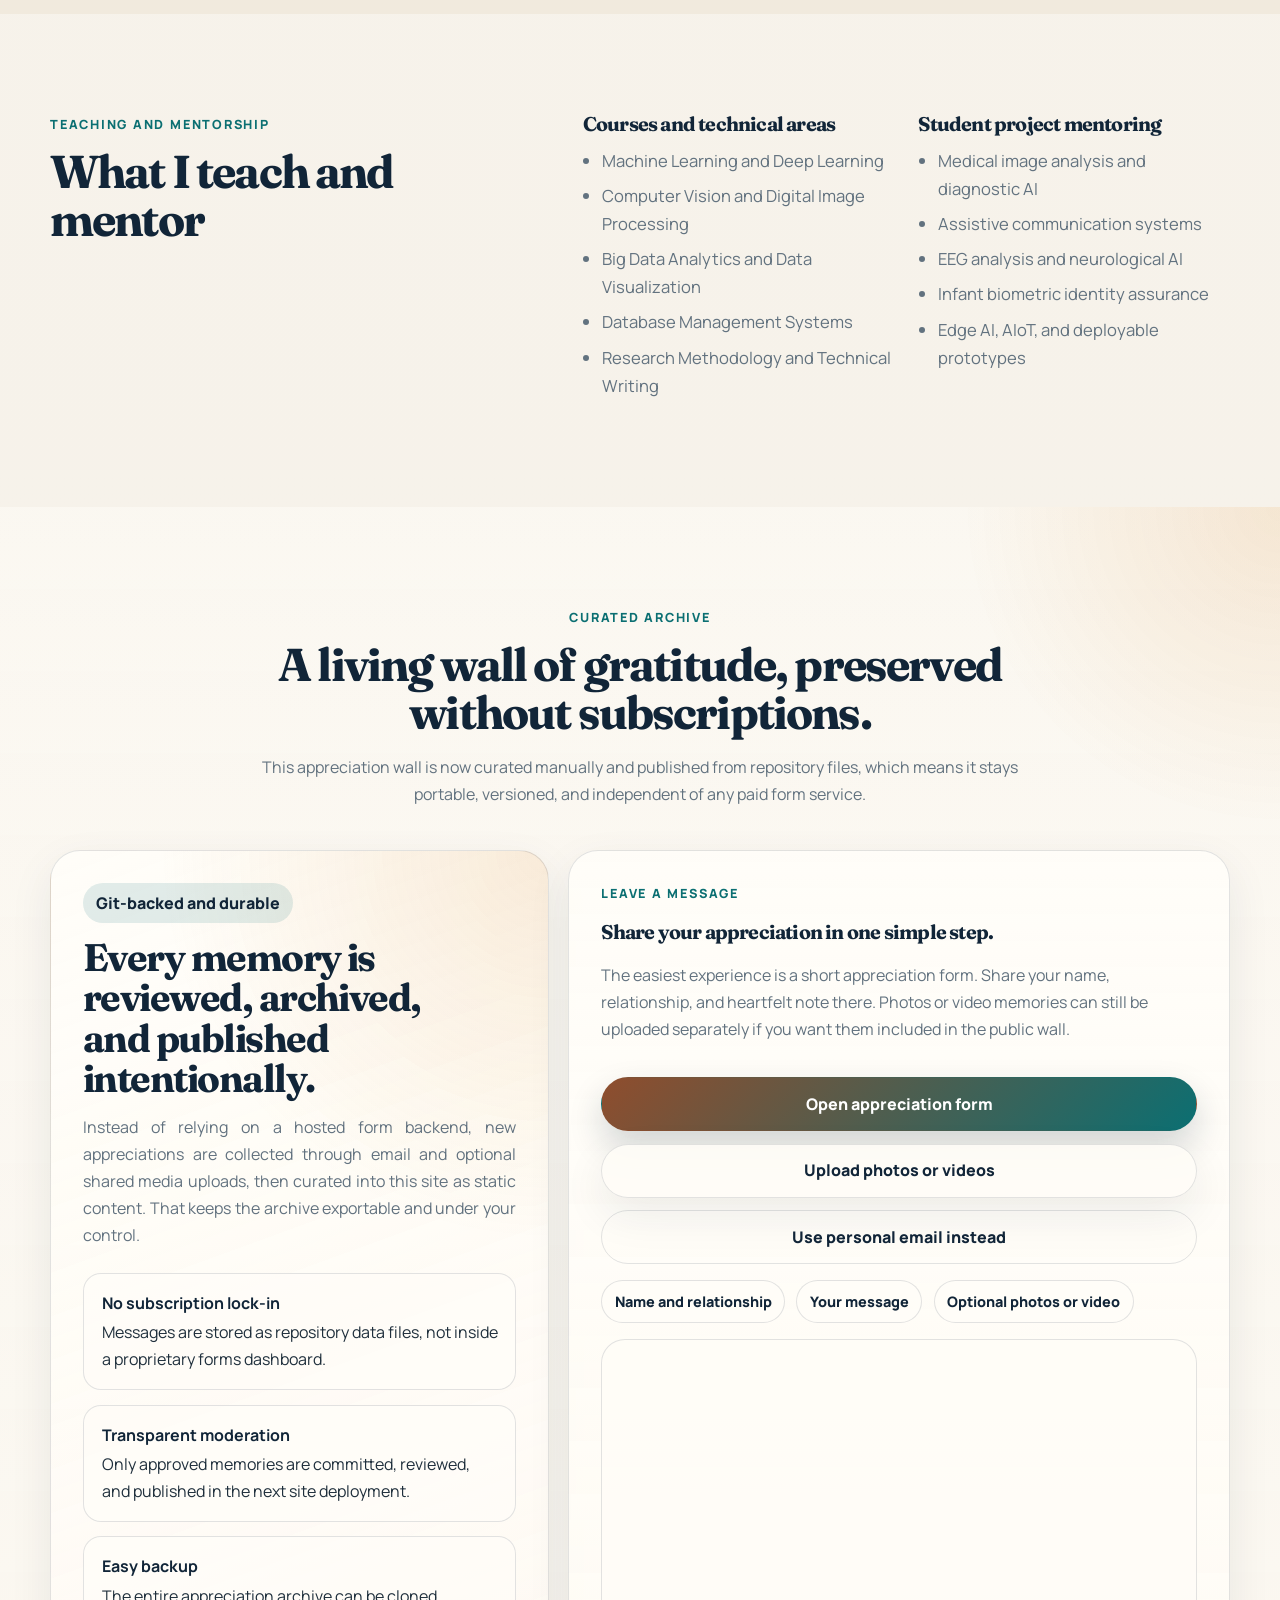
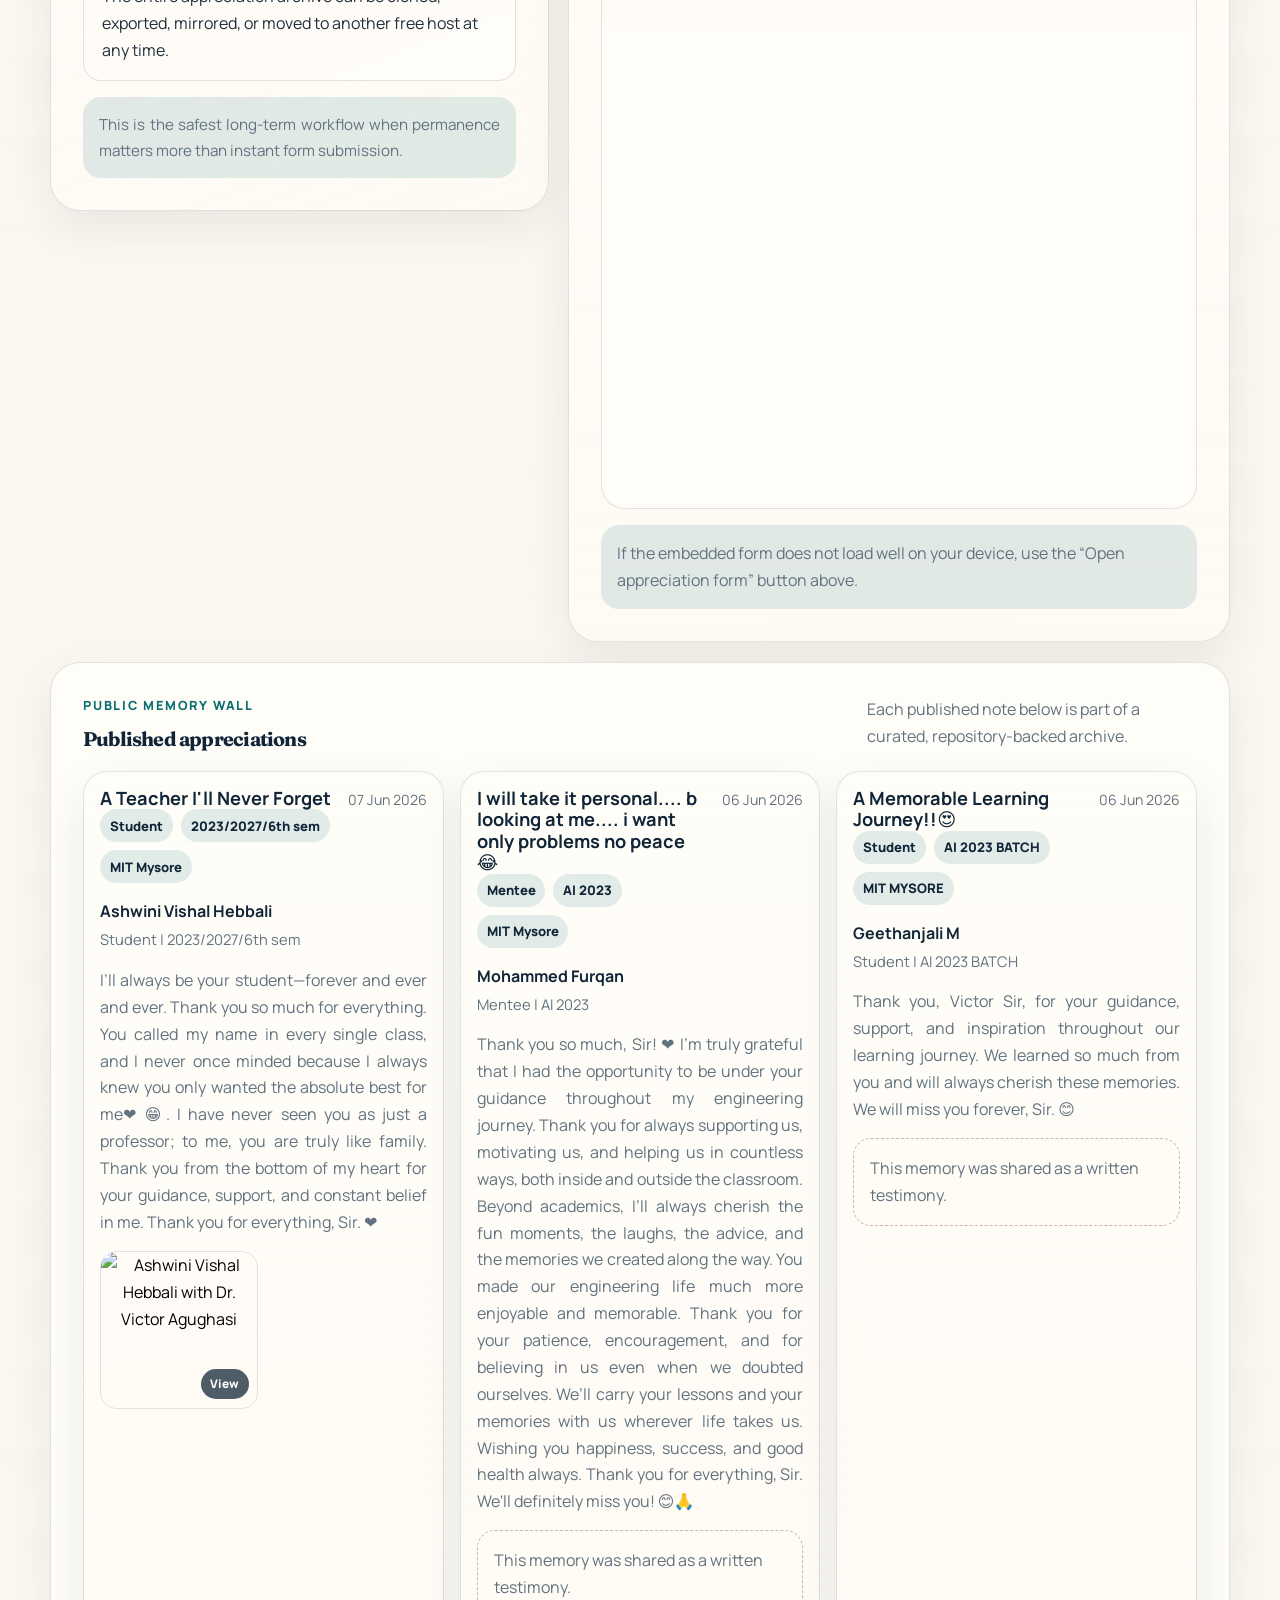
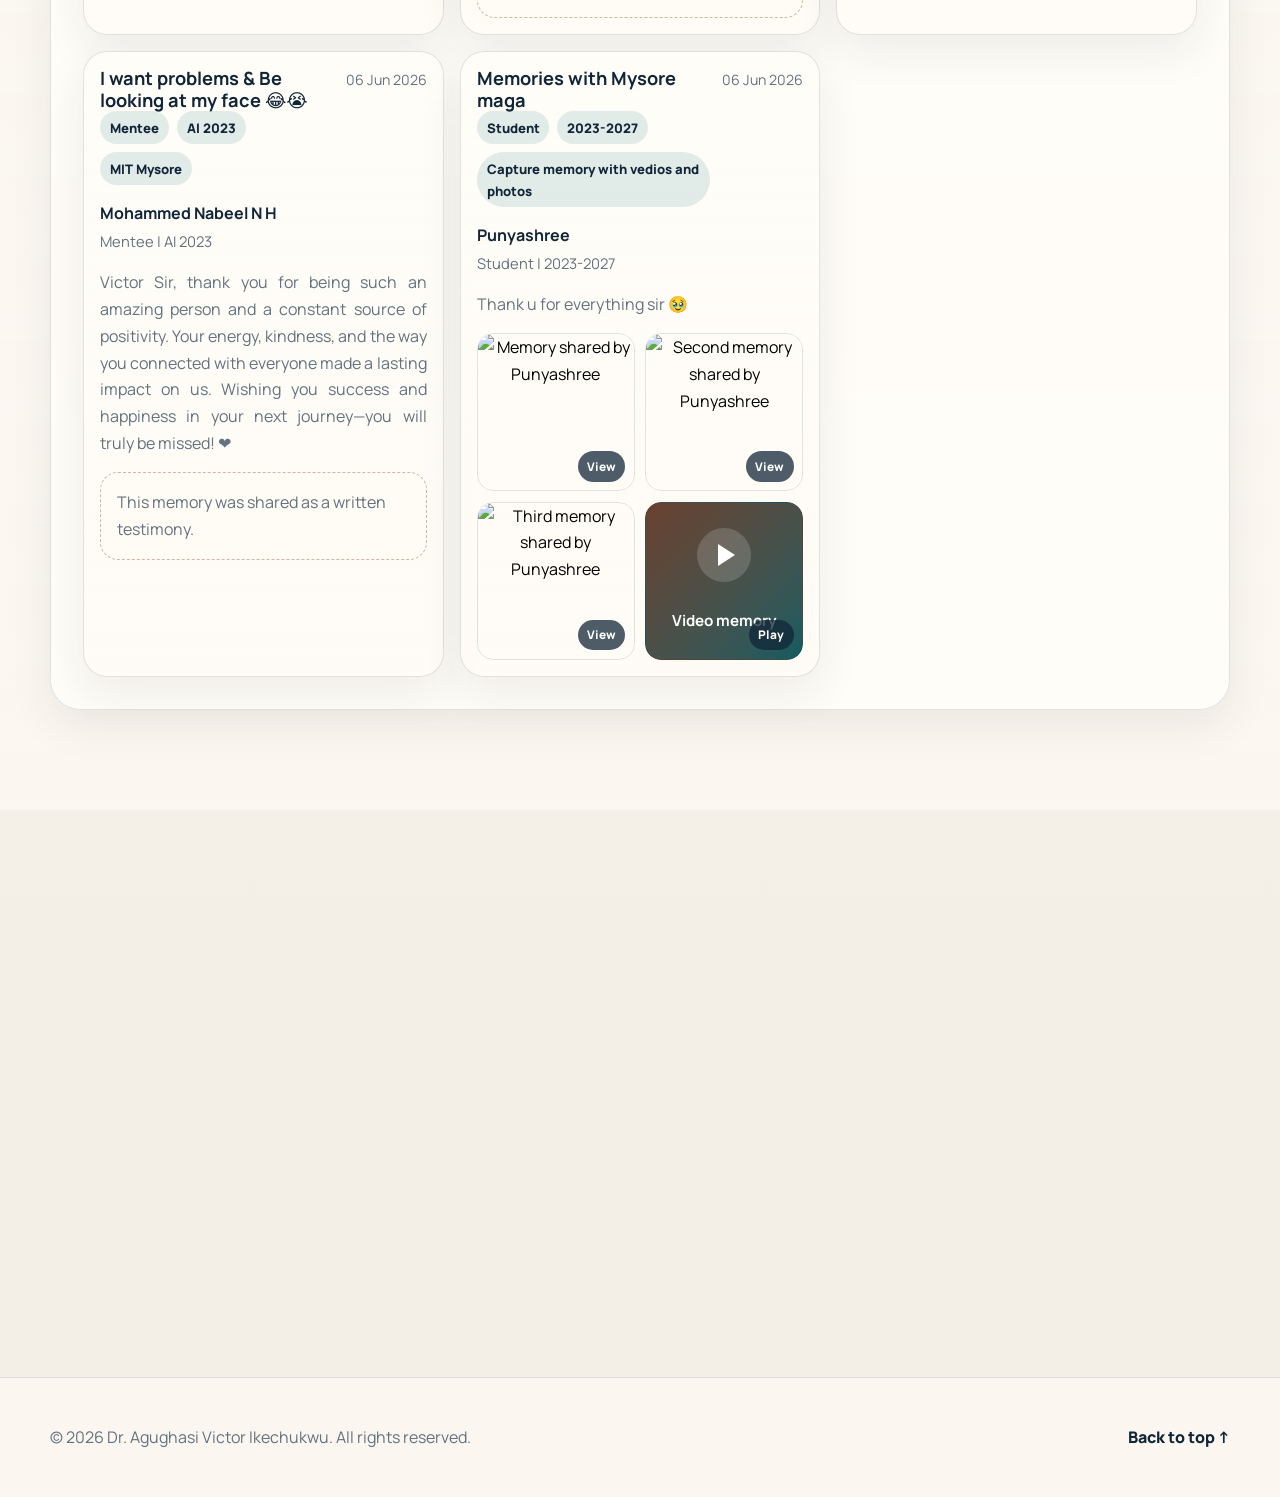
==== commit 207b5838: "Publish current site to gh-pages" ====
--- a/index.html
+++ b/index.html
@@ -6,17 +6,17 @@
   <meta name="description" content="Academic portfolio of Dr. Agughasi Victor Ikechukwu, Senior Assistant Professor, Department of Computer Science and Medical Engineering, School of Engineering, Dayananda Sagar University, Bangalore, Karnataka-India." />
   <meta name="keywords" content="Dr. Agughasi Victor Ikechukwu, AI for Healthcare, Medical Image Analysis, Explainable AI, Quantum Machine Learning, Dayananda Sagar University, Computer Science and Medical Engineering" />
   <meta name="author" content="Dr. Agughasi Victor Ikechukwu" />
-  <meta property="og:title" content="Dr. Agughasi Victor Ikechukwu | AI for Healthcare" />
+  <meta property="og:title" content="Dr. Agughasi Victor Ikechukwu | Academic Portfolio" />
   <meta property="og:description" content="Senior Assistant Professor in Computer Science and Medical Engineering, DSU. Researcher in AI for Healthcare, Medical Imaging, Explainable AI, and Assistive Technology." />
-  <meta property="og:image" content="assets/profile.png" />
+  <meta property="og:image" content="./assets/profile.png" />
   <meta property="og:type" content="website" />
   <meta name="color-scheme" content="light dark" />
   <title>Dr. Agughasi Victor Ikechukwu | Academic Portfolio</title>
-  <link rel="icon" href="assets/csme-logo.png" />
+  <link rel="icon" href="./assets/csme-logo.png" />
   <link rel="preconnect" href="https://fonts.googleapis.com" />
   <link rel="preconnect" href="https://fonts.gstatic.com" crossorigin />
   <link href="https://fonts.googleapis.com/css2?family=Fraunces:opsz,wght@9..144,600;9..144,700&family=Manrope:wght@400;500;600;700;800&display=swap" rel="stylesheet" />
-  <link rel="stylesheet" href="styles.css" />
+  <link rel="stylesheet" href="./theme/css/styles.css?v=20260609b" />
   <script type="application/ld+json">
   {
     "@context": "https://schema.org",
@@ -54,7 +54,7 @@
   <header class="site-header" id="top">
     <nav class="nav" aria-label="Main navigation">
       <a class="brand" href="#top" aria-label="Home">
-        <img src="assets/csme-logo.png" alt="Department of Computer Science and Medical Engineering logo" />
+        <img src="./assets/csme-logo.png" alt="Department of Computer Science and Medical Engineering logo" />
         <span>
           <strong>Dr. Victor Agughasi</strong>
           <small>AI for Healthcare</small>
@@ -72,7 +72,7 @@
         <a href="#contact">Contact</a>
       </div>
       <button class="theme-toggle" type="button" data-theme-toggle aria-label="Switch to dark mode" aria-pressed="false">
-        <span class="theme-toggle-icon" aria-hidden="true">◐</span>
+        <span class="theme-toggle-icon" aria-hidden="true">&#9680;</span>
         <span class="theme-toggle-label">Dark mode</span>
       </button>
     </nav>
@@ -91,15 +91,14 @@
           <div class="hero-badges" aria-label="Official DSU profile links">
             <a class="mini-badge" href="https://dsu.edu.in/agughasi-victor" target="_blank" rel="noopener">Official DSU Faculty Page</a>
             <a class="mini-badge" href="https://dsu.researgence.ai/facultyProfiles/832161" target="_blank" rel="noopener">DSU Research Profile</a>
-            <a class="mini-badge" href="https://www.webofscience.com/wos/author/record/ABU-3111-2022" target="_blank" rel="noopener">Web of Science</a>
           </div>
           <div class="hero-actions">
-            <a class="btn primary" href="assets/Dr_Victor_Agughasi_DSU_ATS_CV.pdf" download>Download CV</a>
+            <a class="btn primary" href="./assets/Dr_Victor_Agughasi_DSU_ATS_CV.pdf" download>Download CV</a>
             <a class="btn secondary" href="#affiliation">View DSU Affiliation</a>
             <a class="btn tertiary" href="#appreciation">Open Memory Wall</a>
           </div>
           <button class="btn secondary theme-inline-toggle" type="button" data-theme-toggle aria-label="Switch to dark mode" aria-pressed="false">
-            <span class="theme-toggle-icon" aria-hidden="true">◐</span>
+            <span class="theme-toggle-icon" aria-hidden="true">&#9680;</span>
             <span class="theme-toggle-label">Dark mode</span>
           </button>
           <div class="social-strip" aria-label="Academic profile links">
@@ -115,10 +114,10 @@
         </div>
         <div class="hero-card reveal delay-1">
           <div class="portrait-shell">
-            <img class="portrait" src="assets/profile.png" alt="Portrait of Dr. Agughasi Victor Ikechukwu" />
+            <img class="portrait" src="./assets/profile.png" alt="Portrait of Dr. Agughasi Victor Ikechukwu" />
           </div>
           <div class="profile-card">
-            <img src="assets/csme-logo.png" alt="CSME logo" />
+            <img src="./assets/csme-logo.png" alt="CSME logo" />
             <div>
               <strong>Dayananda Sagar University</strong>
               <span>Department of Computer Science and Medical Engineering</span>
@@ -265,14 +264,14 @@
             <span class="timeline-year">2026</span>
             <div class="timeline-copy">
               <h3>Three Indian Patent Publications</h3>
-              <p>Published patent applications include &quot;AI-Assisted Newborn Footprint and Palmprint Recognition for Reliable Infant Identity Verification&quot; (App no. 202641015976, waiting for FER), &quot;Development of an IoT-Enabled Edge-AI System for Real-Time Pest Detection and Non-Lethal Mitigation in Precision Agriculture&quot; (App no. 202641015258, waiting for FER), and &quot;Detection of Congenital Heart Diseases Using Novel Deep Learning Model&quot; (App no. 202641015562, published).</p>
+              <p>Published patent applications include "AI-Assisted Newborn Footprint and Palmprint Recognition for Reliable Infant Identity Verification" (App no. 202641015976, waiting for FER), "Development of an IoT-Enabled Edge-AI System for Real-Time Pest Detection and Non-Lethal Mitigation in Precision Agriculture" (App no. 202641015258, waiting for FER), and "Detection of Congenital Heart Diseases Using Novel Deep Learning Model" (App no. 202641015562, published).</p>
             </div>
           </div>
           <div class="timeline-item">
             <span class="timeline-year">2025</span>
             <div class="timeline-copy">
               <h3>AIISH Hackathon Winner</h3>
-              <p>Winner in Assistive Technology for the project &quot;Development of Interactive Tele-consultation Tool for SLPs and Audiologists.&quot;</p>
+              <p>Winner in Assistive Technology for the project "Development of Interactive Tele-consultation Tool for SLPs and Audiologists."</p>
             </div>
           </div>
           <div class="timeline-item">
@@ -428,182 +427,205 @@
     <section class="section-pad appreciation-section" id="appreciation">
       <div class="container">
         <div class="section-heading centered reveal">
-          <p class="eyebrow">Digital Testimony</p>
-          <h2>A living wall of gratitude, memories, and shared moments.</h2>
-          <p>Students, mentees, collaborators, and friends can leave a note of appreciation here, add photos, attach a short video, and help preserve the journey for years to come.</p>
+          <p class="eyebrow">Curated Archive</p>
+          <h2>A living wall of gratitude, preserved without subscriptions.</h2>
+          <p>This appreciation wall is now curated manually and published from repository files, which means it stays portable, versioned, and independent of any paid form service.</p>
         </div>
 
         <div class="appreciation-layout">
           <article class="memory-intro reveal">
-            <span class="memory-badge">For life, in one place</span>
-            <h3>Leave a memory that can still be felt years from now.</h3>
+            <span class="memory-badge">Git-backed and durable</span>
+            <h3>Every memory is reviewed, archived, and published intentionally.</h3>
             <p>
-              If Dr. Victor has guided you, inspired your project, encouraged your research, or simply made a lasting impact on your time at MIT Mysore or beyond, this page is your space to say it in your own words.
+              Instead of relying on a hosted form backend, new appreciations are collected through email and optional shared media uploads, then curated into this site as static content. That keeps the archive exportable and under your control.
             </p>
             <div class="memory-points">
               <div>
-                <strong>Write freely</strong>
-                <span>Share a heartfelt message, a defining classroom moment, or a thank-you that deserves to be remembered.</span>
+                <strong>No subscription lock-in</strong>
+                <span>Messages are stored as repository data files, not inside a proprietary forms dashboard.</span>
               </div>
               <div>
-                <strong>Add media</strong>
-                <span>Attach up to three images and one short video to help bring the memory to life.</span>
+                <strong>Transparent moderation</strong>
+                <span>Only approved memories are committed, reviewed, and published in the next site deployment.</span>
               </div>
               <div>
-                <strong>Publish publicly</strong>
-                <span>Verified submissions appear in the memory wall below for visitors around the world to see.</span>
+                <strong>Easy backup</strong>
+                <span>The entire appreciation archive can be cloned, exported, mirrored, or moved to another free host at any time.</span>
               </div>
             </div>
             <p class="portal-note">
-              Please keep uploads under 8 MB in total and use the portal only for content you are comfortable sharing publicly.
+              This is the safest long-term workflow when permanence matters more than instant form submission.
             </p>
           </article>
 
           <article class="memory-form-card reveal delay-1">
             <div class="memory-form-head">
-              <p class="eyebrow">Submit a memory</p>
-              <h3>Post your appreciation</h3>
-            </div>
-
-            <form
-              class="appreciation-form"
-              name="student-appreciation"
-              action="/"
-              method="POST"
-              enctype="multipart/form-data"
-              netlify
-              data-netlify="true"
-              data-netlify-honeypot="bot-field"
-              data-appreciation-form
-            >
-              <input type="hidden" name="form-name" value="student-appreciation" />
-              <p class="hidden-field">
-                <label>Do not fill this out if you are human: <input name="bot-field" /></label>
-              </p>
-
-              <div class="form-grid">
-                <label class="field">
-                  <span>Your name</span>
-                  <input type="text" name="name" placeholder="Your full name" required />
-                </label>
-                <label class="field">
-                  <span>Email address</span>
-                  <input type="email" name="email" placeholder="Optional, for follow-up" />
-                </label>
-                <label class="field">
-                  <span>Headline</span>
-                  <input type="text" name="headline" maxlength="90" placeholder="A short title for your memory" required />
-                </label>
-                <label class="field">
-                  <span>Batch / Year / Class</span>
-                  <input type="text" name="batch" maxlength="80" placeholder="Example: AIML 2024 batch" />
-                </label>
-                <label class="field">
-                  <span>Your connection</span>
-                  <select name="relationship" required>
-                    <option value="">Select one</option>
-                    <option>Student</option>
-                    <option>Mentee</option>
-                    <option>Project team member</option>
-                    <option>Research scholar</option>
-                    <option>Colleague</option>
-                    <option>Friend</option>
-                  </select>
-                </label>
-                <label class="field">
-                  <span>Place or context</span>
-                  <input type="text" name="memory_place" maxlength="100" placeholder="MIT Mysore, project lab, workshop..." />
-                </label>
+              <p class="eyebrow">Leave a message</p>
+              <h3>Share your appreciation in one simple step.</h3>
+            </div>
+            <p class="submission-intro">
+              The easiest experience is a short appreciation form. Share your name, relationship, and heartfelt note there. Photos or video memories can still be uploaded separately if you want them included in the public wall.
+            </p>
+            <div class="submission-quickstart">
+              <div class="submission-actions">
+                <a class="btn primary" href="https://docs.google.com/forms/d/12Fx4Bqw3XzyIiRsjnuhJRJ4vxhbHpolPXP74soG6k8o/viewform" target="_blank" rel="noopener">Open appreciation form</a>
+                <a class="btn secondary" href="https://drive.google.com/drive/folders/1gpqrk9WKei1q4uIv2ijzWXWO1vQawtdc?usp=sharing" target="_blank" rel="noopener">Upload photos or videos</a>
+                <a class="btn tertiary" href="mailto:victor.agughasi@gmail.com">Use personal email instead</a>
               </div>
-
-              <label class="field">
+              <div class="submission-hints" aria-label="Suggested form fields">
+                <span>Name and relationship</span>
                 <span>Your message</span>
-                <textarea name="message" rows="6" maxlength="1800" placeholder="Share your appreciation, a memory, or the impact Dr. Victor made on your journey." required></textarea>
-              </label>
-
-              <div class="upload-grid">
-                <label class="field upload-field">
-                  <span>Photo 1</span>
-                  <input type="file" name="photo_1" accept="image/*" data-media-input />
-                </label>
-                <label class="field upload-field">
-                  <span>Photo 2</span>
-                  <input type="file" name="photo_2" accept="image/*" data-media-input />
-                </label>
-                <label class="field upload-field">
-                  <span>Photo 3</span>
-                  <input type="file" name="photo_3" accept="image/*" data-media-input />
-                </label>
-                <label class="field upload-field">
-                  <span>Short video</span>
-                  <input type="file" name="video_1" accept="video/*" data-media-input />
-                </label>
+                <span>Optional photos or video</span>
               </div>
-
-              <div class="media-preview" data-media-preview aria-live="polite"></div>
-
-              <label class="consent-row">
-                <input type="checkbox" name="consent_public" value="yes" required />
-                <span>I consent to this message and any attached media being displayed publicly on this website.</span>
-              </label>
-
-              <div class="form-footer">
-                <p class="form-help">Netlify accepts one upload per field, so this portal supports three images and one video per post.</p>
-                <button class="btn primary" type="submit">Publish appreciation</button>
-              </div>
-
-              <p class="form-status" data-form-status aria-live="polite"></p>
-            </form>
-          </article>
-        </div>
-
-        <section class="drive-share reveal delay-2" aria-labelledby="drive-share-title">
-          <div class="drive-share-copy">
-            <p class="eyebrow">Large File Sharing</p>
-            <h3 id="drive-share-title">Have a full video, an event album, or a larger archive to share?</h3>
-            <p>
-              If your tribute includes longer recordings, large batches of photographs, certificates, scanned memories, or files that go beyond the upload limit above, please use the shared Google Drive folder below.
-            </p>
-            <p>
-              You can upload directly there and still post a short appreciation on this page so the public memory wall carries your message while the full media stays safely in one place.
-            </p>
-          </div>
-
-          <aside class="drive-share-card" aria-label="Google Drive upload option">
-            <span class="drive-share-badge">Best for large videos and folders</span>
-            <ul class="drive-share-list">
-              <li>Upload long videos, multiple photos, and larger files without size pressure.</li>
-              <li>Name your files or folders with your name, class, or batch for easier identification.</li>
-              <li>Use the appreciation form above as the public note, and Google Drive as the full archive.</li>
-            </ul>
-            <a
-              class="btn primary drive-share-link"
-              href="https://drive.google.com/drive/folders/1gpqrk9WKei1q4uIv2ijzWXWO1vQawtdc?usp=sharing"
-              target="_blank"
-              rel="noopener"
-            >
-              Open the shared Google Drive folder
-            </a>
-            <p class="drive-share-note">If the form upload feels too limited, this is the recommended place for richer memories and large media collections.</p>
-          </aside>
-        </section>
+            </div>
+            <div class="form-embed-shell">
+              <iframe
+                src="https://docs.google.com/forms/d/12Fx4Bqw3XzyIiRsjnuhJRJ4vxhbHpolPXP74soG6k8o/viewform?embedded=true"
+                title="Appreciation form"
+                loading="lazy"
+                referrerpolicy="strict-origin-when-cross-origin"
+              ></iframe>
+            </div>
+            <p class="submission-note">If the embedded form does not load well on your device, use the “Open appreciation form” button above.</p>
+          </article>
+        </div>
 
         <div class="memory-wall reveal delay-2">
           <div class="memory-wall-head">
             <div>
               <p class="eyebrow">Public memory wall</p>
-              <h3>Messages already shared</h3>
-            </div>
-            <p>Every verified note becomes part of this digital testimony.</p>
-          </div>
-
-          <div class="memory-feedback" data-memory-feedback>
-            <p class="memory-state" data-memory-loading>Loading memories...</p>
-            <p class="memory-state hidden" data-memory-empty>No public appreciations have been published yet. Be the first to add one.</p>
-            <p class="memory-state hidden" data-memory-error></p>
-          </div>
-
-          <div class="memory-grid" data-memory-grid aria-live="polite"></div>
+              <h3>Published appreciations</h3>
+            </div>
+            <p>Each published note below is part of a curated, repository-backed archive.</p>
+          </div>
+
+          <div class="memory-grid" aria-live="polite">
+            <article class="memory-card">
+              <div class="memory-card-header">
+                <div>
+                  <h4>A Teacher I'll Never Forget</h4>
+                  <div class="memory-meta">
+<span class="memory-chip">Student</span><span class="memory-chip">2023/2027/6th sem</span><span class="memory-chip">MIT Mysore</span>                  </div>
+                </div>
+<div class="memory-date">07 Jun 2026</div>              </div>
+              <div class="memory-author">
+                <strong>Ashwini Vishal Hebbali</strong>
+<span>Student | 2023/2027/6th sem</span>              </div>
+              <p>I’ll always be your student—forever and ever and ever. Thank you so much for everything. You called my name in every single class, and I never once minded because I always knew you only wanted the absolute best for me❤️😁. I have never seen you as just a professor; to me, you are truly like family. Thank you from the bottom of my heart for your guidance, support, and constant belief in me. Thank you for everything, Sir. ❤️</p>
+              <div class="memory-media-grid">
+                <button
+                  class="memory-media-button"
+                  type="button"
+                  data-media-kind="image"
+                  data-media-url="https://d33wubrfki0l68.cloudfront.net/d2dd0b85-f3f0-4de3-a2d1-bbcc7a2a588d/One%20with%20victor%20sir.jpeg"
+                  data-media-title="A Teacher I'll Never Forget"
+                  data-media-caption="Ashwini Vishal Hebbali"
+                >
+                  <img src="https://d33wubrfki0l68.cloudfront.net/d2dd0b85-f3f0-4de3-a2d1-bbcc7a2a588d/One%20with%20victor%20sir.jpeg" alt="Ashwini Vishal Hebbali with Dr. Victor Agughasi" loading="lazy" decoding="async" />
+                </button>
+              </div>
+            </article>
+            <article class="memory-card">
+              <div class="memory-card-header">
+                <div>
+                  <h4>I will take it personal.... b looking at me.... i want only problems no peace 😂</h4>
+                  <div class="memory-meta">
+<span class="memory-chip">Mentee</span><span class="memory-chip">AI 2023</span><span class="memory-chip">MIT Mysore</span>                  </div>
+                </div>
+<div class="memory-date">06 Jun 2026</div>              </div>
+              <div class="memory-author">
+                <strong>Mohammed Furqan</strong>
+<span>Mentee | AI 2023</span>              </div>
+              <p>Thank you so much, Sir! ❤️ I’m truly grateful that I had the opportunity to be under your guidance throughout my engineering journey. Thank you for always supporting us, motivating us, and helping us in countless ways, both inside and outside the classroom. Beyond academics, I’ll always cherish the fun moments, the laughs, the advice, and the memories we created along the way. You made our engineering life much more enjoyable and memorable. Thank you for your patience, encouragement, and for believing in us even when we doubted ourselves. We’ll carry your lessons and your memories with us wherever life takes us. Wishing you happiness, success, and good health always. Thank you for everything, Sir. We'll definitely miss you! 😊🙏</p>
+              <div class="memory-empty-media">This memory was shared as a written testimony.</div>
+            </article>
+            <article class="memory-card">
+              <div class="memory-card-header">
+                <div>
+                  <h4>A Memorable Learning Journey!!😍</h4>
+                  <div class="memory-meta">
+<span class="memory-chip">Student</span><span class="memory-chip">AI 2023 BATCH</span><span class="memory-chip">MIT MYSORE</span>                  </div>
+                </div>
+<div class="memory-date">06 Jun 2026</div>              </div>
+              <div class="memory-author">
+                <strong>Geethanjali M</strong>
+<span>Student | AI 2023 BATCH</span>              </div>
+              <p>Thank you, Victor Sir, for your guidance, support, and inspiration throughout our learning journey. We learned so much from you and will always cherish these memories. We will miss you forever, Sir. 😊</p>
+              <div class="memory-empty-media">This memory was shared as a written testimony.</div>
+            </article>
+            <article class="memory-card">
+              <div class="memory-card-header">
+                <div>
+                  <h4>I want problems & Be looking at my face 😂😭</h4>
+                  <div class="memory-meta">
+<span class="memory-chip">Mentee</span><span class="memory-chip">AI 2023</span><span class="memory-chip">MIT Mysore</span>                  </div>
+                </div>
+<div class="memory-date">06 Jun 2026</div>              </div>
+              <div class="memory-author">
+                <strong>Mohammed Nabeel N H</strong>
+<span>Mentee | AI 2023</span>              </div>
+              <p>Victor Sir, thank you for being such an amazing person and a constant source of positivity. Your energy, kindness, and the way you connected with everyone made a lasting impact on us. Wishing you success and happiness in your next journey—you will truly be missed! ❤️</p>
+              <div class="memory-empty-media">This memory was shared as a written testimony.</div>
+            </article>
+            <article class="memory-card">
+              <div class="memory-card-header">
+                <div>
+                  <h4>Memories with Mysore maga</h4>
+                  <div class="memory-meta">
+<span class="memory-chip">Student</span><span class="memory-chip">2023-2027</span><span class="memory-chip">Capture memory with vedios and photos</span>                  </div>
+                </div>
+<div class="memory-date">06 Jun 2026</div>              </div>
+              <div class="memory-author">
+                <strong>Punyashree</strong>
+<span>Student | 2023-2027</span>              </div>
+              <p>Thank u for everything sir 🥹</p>
+              <div class="memory-media-grid">
+                <button
+                  class="memory-media-button"
+                  type="button"
+                  data-media-kind="image"
+                  data-media-url="https://d33wubrfki0l68.cloudfront.net/5cdbe39f-3213-402d-88d2-0bedf4eec9d9/4885be3a-f864-423f-bfde-e602763a174d.jpeg"
+                  data-media-title="Memories with Mysore maga"
+                  data-media-caption="Punyashree"
+                >
+                  <img src="https://d33wubrfki0l68.cloudfront.net/5cdbe39f-3213-402d-88d2-0bedf4eec9d9/4885be3a-f864-423f-bfde-e602763a174d.jpeg" alt="Memory shared by Punyashree" loading="lazy" decoding="async" />
+                </button>
+                <button
+                  class="memory-media-button"
+                  type="button"
+                  data-media-kind="image"
+                  data-media-url="https://d33wubrfki0l68.cloudfront.net/cdca41b9-6ca7-4401-afb5-33bc058cbb82/89717fbf-9906-4a2f-b18e-b4638d1ec212.jpeg"
+                  data-media-title="Memories with Mysore maga"
+                  data-media-caption="Punyashree"
+                >
+                  <img src="https://d33wubrfki0l68.cloudfront.net/cdca41b9-6ca7-4401-afb5-33bc058cbb82/89717fbf-9906-4a2f-b18e-b4638d1ec212.jpeg" alt="Second memory shared by Punyashree" loading="lazy" decoding="async" />
+                </button>
+                <button
+                  class="memory-media-button"
+                  type="button"
+                  data-media-kind="image"
+                  data-media-url="https://d33wubrfki0l68.cloudfront.net/299f0ef5-9088-46bb-b6f9-f8d916edd9fb/IMG_0699.jpeg"
+                  data-media-title="Memories with Mysore maga"
+                  data-media-caption="Punyashree"
+                >
+                  <img src="https://d33wubrfki0l68.cloudfront.net/299f0ef5-9088-46bb-b6f9-f8d916edd9fb/IMG_0699.jpeg" alt="Third memory shared by Punyashree" loading="lazy" decoding="async" />
+                </button>
+                <button
+                  class="memory-media-button"
+                  type="button"
+                  data-media-kind="video"
+                  data-media-url="https://d33wubrfki0l68.cloudfront.net/9bb68ee7-ad1e-45cf-9bda-a56f5972aaa0/105bfdfc-e991-4c31-b2d7-8ecd835cbac9.mov"
+                  data-media-title="Memories with Mysore maga"
+                  data-media-caption="Punyashree"
+                >
+                  <div class="memory-video-placeholder">
+                    <span aria-hidden="true"></span>
+                    <strong>Video memory</strong>
+                  </div>
+                </button>
+              </div>
+            </article>
+          </div>
         </div>
       </div>
     </section>
@@ -614,13 +636,14 @@
           <p class="eyebrow">Contact</p>
           <h2>Let's collaborate on meaningful AI for healthcare.</h2>
           <p>Open to research collaboration, student mentorship, invited talks, grant proposals, clinical AI projects, and academic innovation partnerships.</p>
+          <p>For appreciations or archival submissions, either the institute or personal email can be used. Both routes remain independent of hosted form subscriptions.</p>
         </div>
         <div class="contact-actions">
           <a class="btn primary" href="mailto:victor-csme@dsu.edu.in">victor-csme@dsu.edu.in</a>
           <a class="btn secondary" href="mailto:victor.agughasi@gmail.com">victor.agughasi@gmail.com</a>
           <a class="btn secondary" href="tel:+917892819690">+91 7892819690</a>
           <a class="btn secondary" href="https://dsu.edu.in/agughasi-victor" target="_blank" rel="noopener">Official DSU page</a>
-          <a class="btn ghost" href="assets/Dr_Victor_Agughasi_DSU_ATS_CV.pdf" download>Download CV</a>
+          <a class="btn ghost" href="./assets/Dr_Victor_Agughasi_DSU_ATS_CV.pdf" download>Download CV</a>
         </div>
       </div>
     </section>
@@ -628,7 +651,7 @@
 
   <footer class="footer">
     <div class="container footer-grid">
-      <p>&copy; <span id="year"></span> Dr. Agughasi Victor Ikechukwu. All rights reserved.</p>
+      <p>&copy; <span id="year">2026</span> Dr. Agughasi Victor Ikechukwu. All rights reserved.</p>
       <a href="#top">Back to top &uarr;</a>
     </div>
   </footer>
@@ -645,6 +668,6 @@
     </div>
   </div>
 
-  <script src="script.js"></script>
+  <script src="./theme/js/script.js?v=20260609b"></script>
 </body>
-</html>
+</html>
--- a/theme/css/styles.css
+++ b/theme/css/styles.css
@@ -0,0 +1,1865 @@
+:root {
+  --bg: #f4efe6;
+  --bg-soft: #fbf8f2;
+  --surface: rgba(255, 251, 245, 0.88);
+  --surface-strong: #fffdf8;
+  --surface-muted: rgba(239, 230, 216, 0.72);
+  --surface-dark: #0f2230;
+  --ink: #1f2f3c;
+  --heading: #112538;
+  --muted: #62727f;
+  --accent: #0b6f72;
+  --accent-2: #d88d34;
+  --accent-3: #8f4d2d;
+  --accent-soft: rgba(11, 111, 114, 0.12);
+  --border: rgba(17, 37, 56, 0.12);
+  --border-strong: rgba(17, 37, 56, 0.2);
+  --shadow: 0 24px 70px rgba(23, 38, 52, 0.12);
+  --shadow-soft: 0 16px 44px rgba(23, 38, 52, 0.08);
+  --radius-xl: 34px;
+  --radius-lg: 24px;
+  --radius-md: 18px;
+  --radius-sm: 12px;
+  --container: 1180px;
+}
+
+body[data-theme="dark"] {
+  --bg: #08131c;
+  --bg-soft: #0e1b27;
+  --surface: rgba(13, 27, 38, 0.88);
+  --surface-strong: #10212f;
+  --surface-muted: rgba(32, 50, 65, 0.82);
+  --surface-dark: #08131c;
+  --ink: #dce6ef;
+  --heading: #f2f7fb;
+  --muted: #9fb3c4;
+  --accent: #4fc4c0;
+  --accent-2: #f0b85c;
+  --accent-3: #f28f6b;
+  --accent-soft: rgba(79, 196, 192, 0.14);
+  --border: rgba(194, 215, 231, 0.12);
+  --border-strong: rgba(194, 215, 231, 0.22);
+  --shadow: 0 30px 80px rgba(0, 0, 0, 0.32);
+  --shadow-soft: 0 18px 48px rgba(0, 0, 0, 0.24);
+}
+
+* {
+  box-sizing: border-box;
+}
+
+html {
+  scroll-behavior: smooth;
+  scroll-padding-top: 104px;
+}
+
+body {
+  margin: 0;
+  position: relative;
+  font-family: "Manrope", ui-sans-serif, system-ui, -apple-system, BlinkMacSystemFont, "Segoe UI", sans-serif;
+  color: var(--ink);
+  background:
+    radial-gradient(circle at 12% 12%, rgba(216, 141, 52, 0.14), transparent 26rem),
+    radial-gradient(circle at 88% 18%, rgba(11, 111, 114, 0.18), transparent 24rem),
+    linear-gradient(180deg, var(--bg-soft), var(--bg));
+  line-height: 1.68;
+  overflow-x: hidden;
+  transition: background 0.35s ease, color 0.35s ease;
+}
+
+body::before,
+body::after {
+  content: "";
+  position: fixed;
+  inset: auto;
+  pointer-events: none;
+  z-index: -1;
+  filter: blur(12px);
+}
+
+body::before {
+  top: 5rem;
+  left: -6rem;
+  width: 18rem;
+  height: 18rem;
+  border-radius: 50%;
+  background: rgba(216, 141, 52, 0.12);
+}
+
+body::after {
+  right: -8rem;
+  bottom: 6rem;
+  width: 22rem;
+  height: 22rem;
+  border-radius: 50%;
+  background: rgba(11, 111, 114, 0.12);
+}
+
+img,
+video {
+  max-width: 100%;
+  display: block;
+}
+
+a {
+  color: inherit;
+  text-decoration: none;
+}
+
+strong {
+  color: var(--heading);
+}
+
+button,
+input,
+textarea,
+select {
+  font: inherit;
+}
+
+section[id] {
+  scroll-margin-top: 112px;
+}
+
+.skip-link {
+  position: absolute;
+  left: -999px;
+  top: 1rem;
+  z-index: 100;
+  background: var(--heading);
+  color: #fff;
+  padding: 0.8rem 1rem;
+  border-radius: 999px;
+}
+
+.skip-link:focus {
+  left: 1rem;
+}
+
+.hidden,
+.hidden-field {
+  display: none !important;
+}
+
+.container {
+  width: min(100% - 2rem, var(--container));
+  margin-inline: auto;
+}
+
+.section-pad {
+  padding: 100px 0;
+}
+
+.alt {
+  background:
+    linear-gradient(180deg, rgba(255, 255, 255, 0.2), transparent),
+    var(--surface-muted);
+}
+
+body[data-theme="dark"] .alt {
+  background:
+    linear-gradient(180deg, rgba(255, 255, 255, 0.03), transparent),
+    rgba(12, 24, 34, 0.78);
+}
+
+.centered {
+  max-width: 820px;
+  margin: 0 auto 42px;
+  text-align: center;
+}
+
+.center-actions {
+  display: flex;
+  justify-content: center;
+  margin-top: 30px;
+}
+
+.site-header {
+  position: sticky;
+  top: 0;
+  z-index: 60;
+  backdrop-filter: blur(22px) saturate(170%);
+  background: color-mix(in srgb, var(--surface) 88%, transparent);
+  border-bottom: 1px solid var(--border);
+}
+
+.nav {
+  width: min(100% - 2rem, var(--container));
+  min-height: 84px;
+  margin: 0 auto;
+  display: grid;
+  grid-template-columns: auto 1fr auto auto;
+  align-items: center;
+  gap: 1rem;
+}
+
+.brand {
+  display: inline-flex;
+  align-items: center;
+  gap: 0.85rem;
+  min-width: 0;
+}
+
+.brand img {
+  width: 50px;
+  height: 50px;
+  object-fit: contain;
+  border-radius: 50%;
+  padding: 0.3rem;
+  background: color-mix(in srgb, var(--surface-strong) 92%, transparent);
+  box-shadow: var(--shadow-soft);
+}
+
+.brand span {
+  display: grid;
+  line-height: 1.12;
+}
+
+.brand strong {
+  font-size: 1rem;
+  letter-spacing: -0.03em;
+}
+
+.brand small {
+  color: var(--muted);
+  font-weight: 700;
+}
+
+.nav-links {
+  display: flex;
+  align-items: center;
+  justify-content: flex-end;
+  flex-wrap: wrap;
+  gap: 1.05rem;
+  color: var(--muted);
+  font-size: 0.95rem;
+  font-weight: 800;
+}
+
+.nav-links a {
+  position: relative;
+  padding: 0.5rem 0.15rem;
+}
+
+.nav-links a::after {
+  content: "";
+  position: absolute;
+  left: 0;
+  right: 0;
+  bottom: 0.15rem;
+  height: 2px;
+  border-radius: 999px;
+  background: linear-gradient(90deg, var(--accent-2), var(--accent));
+  transform: scaleX(0);
+  transform-origin: left;
+  transition: transform 0.25s ease;
+}
+
+.nav-links a:hover,
+.nav-links a.active {
+  color: var(--heading);
+}
+
+.nav-links a:hover::after,
+.nav-links a.active::after {
+  transform: scaleX(1);
+}
+
+.nav-toggle,
+.theme-toggle {
+  border: 1px solid var(--border);
+  border-radius: 999px;
+  background: color-mix(in srgb, var(--surface-strong) 88%, transparent);
+  color: var(--heading);
+}
+
+.nav-toggle {
+  display: none;
+  min-width: 46px;
+  min-height: 46px;
+  font-size: 1.2rem;
+  cursor: pointer;
+}
+
+.theme-toggle {
+  display: inline-flex;
+  align-items: center;
+  gap: 0.55rem;
+  min-height: 46px;
+  padding: 0.6rem 0.95rem;
+  font-weight: 800;
+  cursor: pointer;
+  box-shadow: var(--shadow-soft);
+  transition: transform 0.25s ease, background 0.25s ease, color 0.25s ease;
+}
+
+.theme-toggle:hover {
+  transform: translateY(-1px);
+}
+
+.theme-toggle-icon {
+  display: inline-grid;
+  place-items: center;
+  width: 1.6rem;
+  height: 1.6rem;
+  border-radius: 50%;
+  background: linear-gradient(135deg, var(--accent-2), var(--accent));
+  color: #fff;
+  font-size: 0.88rem;
+}
+
+.hero {
+  position: relative;
+  overflow: hidden;
+  padding-top: 92px;
+  min-height: 790px;
+  display: grid;
+  align-items: center;
+}
+
+.hero-bg {
+  position: absolute;
+  inset: 0;
+  pointer-events: none;
+  background:
+    radial-gradient(circle at 78% 14%, rgba(11, 111, 114, 0.18), transparent 22rem),
+    radial-gradient(circle at 22% 78%, rgba(216, 141, 52, 0.18), transparent 26rem);
+}
+
+.hero-grid {
+  position: relative;
+  display: grid;
+  grid-template-columns: minmax(0, 1.08fr) minmax(320px, 0.8fr);
+  gap: 4rem;
+  align-items: center;
+}
+
+.hero-copy,
+.hero-card,
+.section-heading,
+.content-block,
+.contact-card > div,
+.memory-intro,
+.memory-form-card {
+  min-width: 0;
+}
+
+.eyebrow {
+  margin: 0 0 0.8rem;
+  color: var(--accent);
+  font-size: 0.79rem;
+  font-weight: 900;
+  letter-spacing: 0.14em;
+  text-transform: uppercase;
+}
+
+h1,
+h2,
+h3 {
+  margin: 0;
+  color: var(--heading);
+  font-family: "Fraunces", Georgia, serif;
+  line-height: 1.05;
+  letter-spacing: -0.04em;
+}
+
+h1 {
+  max-width: 12ch;
+  font-size: clamp(2.8rem, 5.6vw, 5.65rem);
+}
+
+h2 {
+  font-size: clamp(2.1rem, 3.6vw, 3.65rem);
+}
+
+h3 {
+  font-size: 1.24rem;
+}
+
+.hero-text {
+  max-width: 70ch;
+  margin: 1.35rem 0 0;
+  color: var(--muted);
+  font-size: 1.08rem;
+}
+
+.hero-badges,
+.social-strip,
+.tag-cloud {
+  display: flex;
+  flex-wrap: wrap;
+  gap: 0.7rem;
+}
+
+.hero-badges {
+  margin-top: 1.35rem;
+}
+
+.mini-badge,
+.social-strip a,
+.tag-cloud span,
+.memory-badge,
+.drive-share-badge {
+  border-radius: 999px;
+}
+
+.mini-badge {
+  display: inline-flex;
+  align-items: center;
+  gap: 0.4rem;
+  padding: 0.55rem 0.8rem;
+  background: color-mix(in srgb, var(--surface-strong) 88%, transparent);
+  border: 1px solid var(--border);
+  color: var(--heading);
+  font-size: 0.9rem;
+  font-weight: 800;
+  box-shadow: var(--shadow-soft);
+}
+
+.hero-actions {
+  display: flex;
+  flex-wrap: wrap;
+  gap: 0.95rem;
+  margin-top: 2rem;
+}
+
+.btn {
+  display: inline-flex;
+  align-items: center;
+  justify-content: center;
+  gap: 0.45rem;
+  min-height: 49px;
+  padding: 0.78rem 1.2rem;
+  border-radius: 999px;
+  border: 1px solid transparent;
+  font-weight: 900;
+  cursor: pointer;
+  transition: transform 0.25s ease, box-shadow 0.25s ease, background 0.25s ease, color 0.25s ease, border-color 0.25s ease;
+}
+
+.btn:hover {
+  transform: translateY(-2px);
+}
+
+.btn.primary {
+  background: linear-gradient(135deg, var(--accent-3), var(--accent));
+  color: #fff;
+  box-shadow: 0 16px 34px rgba(17, 37, 56, 0.18);
+}
+
+.btn.secondary {
+  background: color-mix(in srgb, var(--surface-strong) 90%, transparent);
+  color: var(--heading);
+  border-color: var(--border);
+  box-shadow: var(--shadow-soft);
+}
+
+.btn.tertiary {
+  background: transparent;
+  color: var(--heading);
+  border-color: var(--border);
+}
+
+.btn.ghost {
+  background: rgba(255, 255, 255, 0.08);
+  color: #fff;
+  border-color: rgba(255, 255, 255, 0.24);
+}
+
+.theme-inline-toggle {
+  display: none;
+  margin-top: 1rem;
+  width: fit-content;
+}
+
+.social-strip {
+  margin-top: 1.5rem;
+}
+
+.social-strip a {
+  padding: 0.48rem 0.78rem;
+  border: 1px solid var(--border);
+  background: color-mix(in srgb, var(--surface-strong) 84%, transparent);
+  color: var(--heading);
+  font-size: 0.9rem;
+  font-weight: 800;
+}
+
+.hero-card {
+  position: relative;
+  display: grid;
+  gap: 1rem;
+  align-content: start;
+}
+
+.portrait-shell {
+  position: relative;
+  border-radius: var(--radius-xl);
+  padding: 14px;
+  background:
+    linear-gradient(140deg, rgba(255, 255, 255, 0.9), rgba(244, 239, 230, 0.72)),
+    var(--surface);
+  box-shadow: var(--shadow);
+  transform: rotate(1.6deg);
+}
+
+body[data-theme="dark"] .portrait-shell {
+  background:
+    linear-gradient(140deg, rgba(21, 37, 50, 0.94), rgba(11, 24, 35, 0.84)),
+    var(--surface);
+}
+
+.portrait {
+  width: 100%;
+  aspect-ratio: 1 / 1.03;
+  object-fit: cover;
+  border-radius: 26px;
+  filter: saturate(1.04) contrast(1.02);
+}
+
+.profile-card,
+.hero-note,
+.memory-intro,
+.memory-form-card,
+.memory-wall,
+.timeline-item,
+.publication-list article,
+.detail-panel,
+.affiliation-card,
+.card,
+.drive-share-copy,
+.drive-share-card {
+  border: 1px solid var(--border);
+  box-shadow: var(--shadow-soft);
+}
+
+.profile-card {
+  position: relative;
+  z-index: 2;
+  display: flex;
+  align-items: center;
+  gap: 0.9rem;
+  margin: 1rem 0 0;
+  padding: 1rem;
+  border-radius: 20px;
+  background: color-mix(in srgb, var(--surface-strong) 88%, transparent);
+  backdrop-filter: blur(18px);
+}
+
+.profile-card img {
+  width: 64px;
+  height: 64px;
+  object-fit: contain;
+  border-radius: 50%;
+  padding: 0.35rem;
+  background: color-mix(in srgb, var(--surface-strong) 94%, transparent);
+}
+
+.profile-card div {
+  display: grid;
+  gap: 0.12rem;
+  line-height: 1.24;
+}
+
+.profile-card span,
+.profile-card small {
+  color: var(--muted);
+}
+
+.profile-card small {
+  font-size: 0.84rem;
+  font-weight: 700;
+}
+
+.hero-note {
+  margin-top: 0;
+  padding: 1rem 1.1rem;
+  border-radius: 22px;
+  background: linear-gradient(135deg, color-mix(in srgb, var(--surface-strong) 80%, transparent), color-mix(in srgb, var(--accent-soft) 80%, transparent));
+}
+
+.hero-note p {
+  margin: 0;
+  color: var(--muted);
+  font-size: 0.96rem;
+}
+
+.stats-bar {
+  position: relative;
+  z-index: 3;
+  margin-top: -42px;
+}
+
+.stats-grid {
+  display: grid;
+  grid-template-columns: repeat(4, 1fr);
+  gap: 1px;
+  overflow: hidden;
+  border: 1px solid var(--border);
+  border-radius: 26px;
+  background: var(--border);
+  box-shadow: var(--shadow);
+}
+
+.stats-grid div {
+  display: grid;
+  gap: 0.18rem;
+  padding: 1.35rem;
+  text-align: center;
+  background: color-mix(in srgb, var(--surface-strong) 92%, transparent);
+}
+
+.stats-grid strong {
+  color: var(--heading);
+  font-size: clamp(1.85rem, 2.6vw, 2.7rem);
+  line-height: 1;
+}
+
+.stats-grid span {
+  color: var(--muted);
+  font-weight: 800;
+}
+
+.affiliation-section {
+  position: relative;
+}
+
+.affiliation-grid {
+  display: grid;
+  grid-template-columns: repeat(3, minmax(0, 1fr));
+  gap: 1rem;
+}
+
+.affiliation-card {
+  display: grid;
+  gap: 0.8rem;
+  align-content: start;
+  min-height: 100%;
+  padding: 1.4rem;
+  border-radius: 26px;
+  background:
+    linear-gradient(160deg, color-mix(in srgb, var(--surface-strong) 98%, transparent), color-mix(in srgb, var(--surface) 86%, transparent));
+}
+
+.affiliation-card.accent {
+  background:
+    radial-gradient(circle at top right, rgba(216, 141, 52, 0.16), transparent 46%),
+    linear-gradient(180deg, color-mix(in srgb, var(--surface-strong) 95%, transparent), color-mix(in srgb, var(--surface) 90%, transparent));
+}
+
+.text-link {
+  width: fit-content;
+  color: var(--accent);
+  font-weight: 900;
+  text-decoration: underline;
+  text-decoration-thickness: 2px;
+  text-underline-offset: 0.2em;
+}
+
+.two-col {
+  display: grid;
+  grid-template-columns: 0.42fr 0.58fr;
+  gap: 4rem;
+  align-items: start;
+}
+
+.section-heading p:last-child,
+.content-block,
+.card p,
+.timeline-copy p,
+.publication-list p,
+.detail-panel p,
+.memory-intro p,
+.memory-card p,
+.field span,
+.form-help,
+.portal-note,
+.drive-share-note,
+.lightbox-copy p,
+.contact-card p {
+  color: var(--muted);
+}
+
+.content-block {
+  font-size: 1.04rem;
+}
+
+.content-block p,
+.hero-text,
+.timeline-copy p,
+.publication-list p,
+.contact-card p,
+.memory-intro p,
+.memory-state,
+.memory-card p,
+.field span,
+.form-help,
+.portal-note,
+.lightbox-copy p {
+  text-align: justify;
+  text-justify: inter-word;
+  hyphens: auto;
+}
+
+.tag-cloud {
+  margin-top: 1.5rem;
+}
+
+.tag-cloud span {
+  padding: 0.52rem 0.78rem;
+  border: 1px solid var(--border);
+  background: color-mix(in srgb, var(--surface-strong) 90%, transparent);
+  color: var(--heading);
+  font-weight: 800;
+}
+
+.cards-grid {
+  display: grid;
+  grid-template-columns: repeat(4, minmax(0, 1fr));
+  gap: 1rem;
+}
+
+.card {
+  display: grid;
+  align-content: start;
+  gap: 0.75rem;
+  min-height: 300px;
+  padding: 1.4rem;
+  border-radius: 24px;
+  background:
+    linear-gradient(180deg, color-mix(in srgb, var(--surface-strong) 98%, transparent), color-mix(in srgb, var(--surface) 86%, transparent));
+  transition: transform 0.25s ease, box-shadow 0.25s ease;
+}
+
+.card:hover {
+  transform: translateY(-5px);
+  box-shadow: var(--shadow);
+}
+
+.card-icon {
+  width: 52px;
+  height: 52px;
+  display: grid;
+  place-items: center;
+  border-radius: 16px;
+  background: linear-gradient(135deg, rgba(216, 141, 52, 0.18), rgba(11, 111, 114, 0.16));
+  color: var(--accent);
+  font-weight: 900;
+  font-size: 1.3rem;
+}
+
+.timeline {
+  position: relative;
+  display: grid;
+  gap: 1rem;
+}
+
+.timeline::before {
+  content: "";
+  position: absolute;
+  left: 68px;
+  top: 0.9rem;
+  bottom: 0.9rem;
+  width: 2px;
+  background: linear-gradient(var(--accent), var(--accent-2));
+  opacity: 0.45;
+}
+
+.timeline-item {
+  position: relative;
+  display: grid;
+  grid-template-columns: minmax(88px, 108px) minmax(0, 1fr);
+  gap: 1rem;
+  align-items: start;
+  padding: 1.15rem;
+  border-radius: 22px;
+  background: color-mix(in srgb, var(--surface-strong) 96%, transparent);
+}
+
+.timeline-year {
+  color: var(--accent);
+  font-weight: 950;
+  line-height: 1.2;
+}
+
+.timeline-copy {
+  display: grid;
+  gap: 0.45rem;
+}
+
+.timeline-copy p {
+  margin: 0;
+}
+
+.publication-list {
+  display: grid;
+  gap: 1rem;
+  max-width: 940px;
+  margin: 0 auto;
+}
+
+.publication-list article {
+  padding: 1.12rem 1.25rem;
+  border-radius: 20px;
+  background: color-mix(in srgb, var(--surface-strong) 96%, transparent);
+}
+
+.publication-list h3 {
+  font-size: 1.08rem;
+}
+
+.publication-list p {
+  margin: 0.42rem 0 0;
+}
+
+.publication-list h3 a,
+.publication-list p a {
+  color: var(--accent);
+  text-decoration: underline;
+  text-decoration-color: color-mix(in srgb, var(--accent) 42%, transparent);
+  text-underline-offset: 0.14em;
+}
+
+.detail-panels {
+  display: grid;
+  grid-template-columns: repeat(2, minmax(0, 1fr));
+  gap: 1rem;
+  margin-top: 1.25rem;
+}
+
+.detail-panel {
+  padding: 1.15rem 1.25rem;
+  border-radius: 22px;
+  background: color-mix(in srgb, var(--surface-strong) 94%, transparent);
+}
+
+.detail-panel h3 {
+  margin-bottom: 0.75rem;
+}
+
+.detail-panel p {
+  margin: 0;
+}
+
+.detail-list {
+  margin: 0;
+  padding-left: 1.18rem;
+  color: var(--muted);
+}
+
+.detail-list li {
+  margin-bottom: 0.52rem;
+}
+
+.split-list {
+  display: grid;
+  grid-template-columns: repeat(2, minmax(0, 1fr));
+  gap: 1.5rem;
+}
+
+ul {
+  margin: 0.75rem 0 0;
+  padding-left: 1.2rem;
+}
+
+li {
+  margin-bottom: 0.46rem;
+}
+
+.appreciation-section {
+  background:
+    radial-gradient(circle at 100% 0, rgba(216, 141, 52, 0.16), transparent 20rem),
+    linear-gradient(180deg, color-mix(in srgb, var(--surface-strong) 50%, transparent), color-mix(in srgb, var(--surface) 76%, transparent));
+}
+
+.appreciation-layout {
+  display: grid;
+  grid-template-columns: minmax(0, 0.86fr) minmax(0, 1.14fr);
+  gap: 1.2rem;
+  align-items: start;
+}
+
+.memory-intro,
+.memory-form-card,
+.memory-wall {
+  border-radius: 30px;
+  background: color-mix(in srgb, var(--surface-strong) 96%, transparent);
+}
+
+.memory-intro,
+.memory-form-card {
+  padding: clamp(1.4rem, 3vw, 2rem);
+}
+
+.memory-intro {
+  position: relative;
+  overflow: hidden;
+  background:
+    radial-gradient(circle at top right, rgba(216, 141, 52, 0.16), transparent 36%),
+    linear-gradient(160deg, color-mix(in srgb, var(--surface-strong) 96%, transparent), color-mix(in srgb, var(--surface) 86%, transparent));
+}
+
+.memory-badge {
+  display: inline-flex;
+  align-items: center;
+  padding: 0.44rem 0.8rem;
+  background: var(--accent-soft);
+  color: var(--heading);
+  font-weight: 900;
+}
+
+.memory-intro h3 {
+  max-width: 15ch;
+  margin-top: 0.85rem;
+  font-size: clamp(1.75rem, 3vw, 2.6rem);
+}
+
+.memory-intro p {
+  margin: 1rem 0 0;
+}
+
+.memory-points {
+  display: grid;
+  gap: 0.9rem;
+  margin-top: 1.5rem;
+}
+
+.memory-points div {
+  display: grid;
+  gap: 0.18rem;
+  padding: 1rem 1rem 1rem 1.1rem;
+  border-radius: 18px;
+  border: 1px solid var(--border);
+  background: color-mix(in srgb, var(--surface-strong) 84%, transparent);
+}
+
+.memory-points strong {
+  font-size: 1rem;
+}
+
+.portal-note {
+  margin-top: 1.35rem;
+  padding: 0.95rem 1rem;
+  border-radius: 18px;
+  background: var(--accent-soft);
+  font-size: 0.95rem;
+}
+
+.memory-form-card {
+  background:
+    linear-gradient(180deg, color-mix(in srgb, var(--surface-strong) 98%, transparent), color-mix(in srgb, var(--surface) 88%, transparent));
+}
+
+.memory-form-head {
+  display: grid;
+  gap: 0.35rem;
+  margin-bottom: 1.2rem;
+}
+
+.submission-intro {
+  margin: 0;
+  color: var(--muted);
+}
+
+.submission-quickstart {
+  display: grid;
+  gap: 1rem;
+  margin-top: 1.15rem;
+}
+
+.submission-steps {
+  display: grid;
+  gap: 0.95rem;
+}
+
+.submission-step {
+  display: grid;
+  gap: 0.3rem;
+  padding: 1rem 1.05rem;
+  border: 1px solid var(--border);
+  border-radius: 18px;
+  background: color-mix(in srgb, var(--surface-strong) 90%, transparent);
+}
+
+.submission-step p,
+.submission-note {
+  margin: 0;
+  color: var(--muted);
+}
+
+.submission-actions {
+  display: grid;
+  gap: 0.8rem;
+  margin-top: 1rem;
+}
+
+.submission-actions .btn {
+  width: 100%;
+}
+
+.submission-hints {
+  display: flex;
+  flex-wrap: wrap;
+  gap: 0.7rem;
+}
+
+.submission-hints span {
+  display: inline-flex;
+  align-items: center;
+  padding: 0.52rem 0.78rem;
+  border: 1px solid var(--border);
+  border-radius: 999px;
+  background: color-mix(in srgb, var(--surface-strong) 90%, transparent);
+  color: var(--heading);
+  font-size: 0.9rem;
+  font-weight: 800;
+}
+
+.submission-note {
+  margin-top: 1rem;
+  padding: 0.95rem 1rem;
+  border-radius: 18px;
+  background: var(--accent-soft);
+}
+
+.form-embed-shell {
+  margin-top: 1rem;
+  overflow: hidden;
+  border: 1px solid var(--border);
+  border-radius: 24px;
+  background: color-mix(in srgb, var(--surface-strong) 94%, transparent);
+}
+
+.form-embed-shell iframe {
+  width: 100%;
+  min-height: 760px;
+  border: 0;
+  background: transparent;
+}
+
+.appreciation-form {
+  display: grid;
+  gap: 1rem;
+}
+
+.form-grid,
+.upload-grid {
+  display: grid;
+  grid-template-columns: repeat(2, minmax(0, 1fr));
+  gap: 0.9rem;
+}
+
+.field {
+  display: grid;
+  gap: 0.45rem;
+}
+
+.field span {
+  color: var(--heading);
+  font-size: 0.96rem;
+  font-weight: 800;
+  text-align: left;
+  hyphens: manual;
+}
+
+.field input,
+.field textarea,
+.field select {
+  width: 100%;
+  padding: 0.88rem 1rem;
+  border: 1px solid var(--border);
+  border-radius: 16px;
+  background: color-mix(in srgb, var(--surface-strong) 94%, transparent);
+  color: var(--ink);
+  transition: border-color 0.2s ease, box-shadow 0.2s ease, background 0.2s ease;
+}
+
+.field textarea {
+  min-height: 150px;
+  resize: vertical;
+}
+
+.field input:focus,
+.field textarea:focus,
+.field select:focus {
+  outline: none;
+  border-color: color-mix(in srgb, var(--accent) 66%, transparent);
+  box-shadow: 0 0 0 4px color-mix(in srgb, var(--accent) 18%, transparent);
+}
+
+.upload-field input {
+  padding: 0.85rem;
+}
+
+.media-preview {
+  display: grid;
+  grid-template-columns: repeat(auto-fit, minmax(120px, 1fr));
+  gap: 0.75rem;
+}
+
+.preview-card {
+  position: relative;
+  overflow: hidden;
+  min-height: 132px;
+  border: 1px solid var(--border);
+  border-radius: 18px;
+  background: color-mix(in srgb, var(--surface-strong) 94%, transparent);
+}
+
+.preview-card img,
+.preview-card video {
+  width: 100%;
+  height: 100%;
+  object-fit: cover;
+}
+
+.preview-card span {
+  position: absolute;
+  left: 0.65rem;
+  right: 0.65rem;
+  bottom: 0.65rem;
+  padding: 0.35rem 0.58rem;
+  border-radius: 999px;
+  background: rgba(17, 37, 56, 0.7);
+  color: #fff;
+  font-size: 0.78rem;
+  font-weight: 700;
+  white-space: nowrap;
+  overflow: hidden;
+  text-overflow: ellipsis;
+}
+
+.consent-row {
+  display: flex;
+  align-items: flex-start;
+  gap: 0.75rem;
+  padding: 1rem;
+  border: 1px solid var(--border);
+  border-radius: 18px;
+  background: color-mix(in srgb, var(--surface-strong) 90%, transparent);
+}
+
+.consent-row input {
+  margin-top: 0.2rem;
+  accent-color: var(--accent);
+}
+
+.consent-row span {
+  color: var(--muted);
+}
+
+.form-footer {
+  display: flex;
+  align-items: center;
+  justify-content: space-between;
+  gap: 1rem;
+}
+
+.form-help {
+  max-width: 35ch;
+  margin: 0;
+  font-size: 0.95rem;
+}
+
+.form-status {
+  min-height: 1.5rem;
+  margin: 0;
+  color: var(--heading);
+  font-weight: 700;
+}
+
+.form-status[data-state="error"] {
+  color: #c54b57;
+}
+
+.form-status[data-state="success"] {
+  color: #1e8d67;
+}
+
+.drive-share {
+  display: grid;
+  grid-template-columns: minmax(0, 1.35fr) minmax(300px, 0.95fr);
+  gap: 1.2rem;
+  align-items: stretch;
+  margin-top: 1.25rem;
+}
+
+.drive-share-copy,
+.drive-share-card {
+  border-radius: 30px;
+}
+
+.drive-share-copy {
+  padding: clamp(1.4rem, 3vw, 2rem);
+  background:
+    linear-gradient(135deg, color-mix(in srgb, var(--surface-strong) 98%, transparent), color-mix(in srgb, var(--surface) 88%, transparent));
+}
+
+.drive-share-copy h3 {
+  margin: 0.15rem 0 0.65rem;
+  font-size: clamp(1.45rem, 2vw, 2rem);
+  line-height: 1.14;
+}
+
+.drive-share-copy p:last-child {
+  margin-bottom: 0;
+}
+
+.drive-share-card {
+  display: grid;
+  gap: 1rem;
+  align-content: start;
+  padding: clamp(1.25rem, 2.5vw, 1.75rem);
+  background:
+    radial-gradient(circle at top right, rgba(255, 255, 255, 0.08), transparent 40%),
+    linear-gradient(180deg, color-mix(in srgb, var(--surface-dark) 92%, var(--accent) 8%), color-mix(in srgb, var(--surface-dark) 88%, var(--accent-3) 12%));
+  color: rgba(255, 255, 255, 0.94);
+}
+
+.drive-share-card h3,
+.drive-share-card strong,
+.drive-share-card .eyebrow {
+  color: #fff;
+}
+
+.drive-share-badge {
+  display: inline-flex;
+  width: fit-content;
+  align-items: center;
+  padding: 0.42rem 0.78rem;
+  background: rgba(255, 255, 255, 0.12);
+  border: 1px solid rgba(255, 255, 255, 0.18);
+  color: #ffe9bd;
+  font-size: 0.82rem;
+  font-weight: 800;
+}
+
+.drive-share-list {
+  display: grid;
+  gap: 0.75rem;
+  margin: 0;
+  padding: 0;
+  list-style: none;
+}
+
+.drive-share-list li {
+  position: relative;
+  padding-left: 1.35rem;
+  color: rgba(255, 255, 255, 0.9);
+}
+
+.drive-share-list li::before {
+  content: "";
+  position: absolute;
+  top: 0.62rem;
+  left: 0;
+  width: 8px;
+  height: 8px;
+  border-radius: 50%;
+  background: linear-gradient(180deg, #f9d679, #64d5d0);
+  box-shadow: 0 0 0 4px rgba(255, 255, 255, 0.08);
+}
+
+.drive-share-link {
+  width: 100%;
+  text-align: center;
+  justify-content: center;
+}
+
+.drive-share-note {
+  margin: 0;
+  padding: 0.9rem 1rem;
+  border-radius: 18px;
+  background: rgba(255, 255, 255, 0.08);
+  border: 1px solid rgba(255, 255, 255, 0.12);
+  color: rgba(255, 255, 255, 0.82);
+  font-size: 0.95rem;
+}
+
+.memory-wall {
+  margin-top: 1.25rem;
+  padding: clamp(1.4rem, 3vw, 2rem);
+}
+
+.memory-wall-head {
+  display: flex;
+  align-items: end;
+  justify-content: space-between;
+  gap: 1rem;
+  margin-bottom: 1.3rem;
+}
+
+.memory-wall-head p:last-child {
+  max-width: 33ch;
+  margin: 0;
+  color: var(--muted);
+}
+
+.memory-feedback {
+  margin-bottom: 1rem;
+}
+
+.memory-state {
+  margin: 0;
+  padding: 0.85rem 1rem;
+  border-radius: 16px;
+  background: var(--accent-soft);
+  color: var(--muted);
+}
+
+.memory-grid {
+  display: grid;
+  grid-template-columns: repeat(3, minmax(0, 1fr));
+  gap: 1rem;
+}
+
+.memory-card {
+  display: grid;
+  gap: 0.95rem;
+  align-content: start;
+  padding: 1rem;
+  border: 1px solid var(--border);
+  border-radius: 24px;
+  background:
+    linear-gradient(180deg, color-mix(in srgb, var(--surface-strong) 98%, transparent), color-mix(in srgb, var(--surface) 88%, transparent));
+  box-shadow: var(--shadow-soft);
+}
+
+.memory-card-header {
+  display: flex;
+  align-items: start;
+  justify-content: space-between;
+  gap: 0.8rem;
+}
+
+.memory-card h4 {
+  margin: 0;
+  color: var(--heading);
+  font-size: 1.14rem;
+  line-height: 1.18;
+}
+
+.memory-meta {
+  display: flex;
+  flex-wrap: wrap;
+  gap: 0.5rem;
+}
+
+.memory-chip {
+  display: inline-flex;
+  align-items: center;
+  padding: 0.34rem 0.62rem;
+  border-radius: 999px;
+  background: var(--accent-soft);
+  color: var(--heading);
+  font-size: 0.82rem;
+  font-weight: 800;
+}
+
+.memory-date {
+  color: var(--muted);
+  font-size: 0.88rem;
+  white-space: nowrap;
+}
+
+.memory-card p {
+  margin: 0;
+}
+
+.memory-author {
+  display: grid;
+  gap: 0.12rem;
+}
+
+.memory-author span {
+  color: var(--muted);
+  font-size: 0.92rem;
+}
+
+.memory-media-grid {
+  display: grid;
+  grid-template-columns: repeat(2, minmax(0, 1fr));
+  gap: 0.65rem;
+}
+
+.memory-media-button {
+  position: relative;
+  padding: 0;
+  border: 0;
+  border-radius: 16px;
+  overflow: hidden;
+  background: transparent;
+  cursor: pointer;
+}
+
+.memory-media-button img,
+.memory-video-placeholder {
+  width: 100%;
+  aspect-ratio: 1 / 1;
+  border: 1px solid var(--border);
+  border-radius: 16px;
+}
+
+.memory-media-button img {
+  object-fit: cover;
+}
+
+.memory-video-placeholder {
+  display: grid;
+  place-items: center;
+  gap: 0.55rem;
+  padding: 1rem;
+  background: linear-gradient(135deg, color-mix(in srgb, var(--accent-3) 70%, #0f2230), color-mix(in srgb, var(--accent) 75%, #0f2230));
+  color: #fff;
+  text-align: center;
+}
+
+.memory-video-placeholder span {
+  display: grid;
+  place-items: center;
+  width: 54px;
+  height: 54px;
+  border-radius: 50%;
+  background: rgba(255, 255, 255, 0.16);
+  color: transparent;
+  font-size: 0;
+}
+
+.memory-video-placeholder span::before {
+  content: "";
+  width: 0;
+  height: 0;
+  margin-left: 4px;
+  border-top: 11px solid transparent;
+  border-bottom: 11px solid transparent;
+  border-left: 17px solid #fff;
+}
+
+.memory-video-placeholder strong {
+  color: #fff;
+  font-size: 0.95rem;
+}
+
+.memory-media-button::after {
+  content: "View";
+  position: absolute;
+  right: 0.6rem;
+  bottom: 0.6rem;
+  padding: 0.32rem 0.58rem;
+  border-radius: 999px;
+  background: rgba(17, 37, 56, 0.74);
+  color: #fff;
+  font-size: 0.74rem;
+  font-weight: 800;
+}
+
+.memory-media-button[data-media-kind="video"]::after {
+  content: "Play";
+}
+
+.memory-empty-media {
+  padding: 1rem;
+  border-radius: 18px;
+  border: 1px dashed color-mix(in srgb, var(--accent-3) 40%, transparent);
+  background: color-mix(in srgb, var(--surface) 88%, transparent);
+  color: var(--muted);
+}
+
+.contact-section {
+  padding-top: 54px;
+}
+
+.contact-card {
+  position: relative;
+  overflow: hidden;
+  display: grid;
+  grid-template-columns: 1fr 0.6fr;
+  gap: 2rem;
+  align-items: center;
+  padding: clamp(1.55rem, 4vw, 3rem);
+  border-radius: var(--radius-xl);
+  background:
+    radial-gradient(circle at top right, rgba(255, 255, 255, 0.08), transparent 34%),
+    linear-gradient(135deg, color-mix(in srgb, var(--surface-dark) 92%, var(--accent-3) 8%), color-mix(in srgb, var(--surface-dark) 84%, var(--accent) 16%));
+  box-shadow: var(--shadow);
+  color: #fff;
+}
+
+.contact-card::after {
+  content: "";
+  position: absolute;
+  top: -6rem;
+  right: -5rem;
+  width: 16rem;
+  height: 16rem;
+  border-radius: 50%;
+  background: rgba(255, 255, 255, 0.08);
+}
+
+.contact-card .eyebrow,
+.contact-card h2,
+.contact-card strong {
+  color: #fff;
+}
+
+.contact-card p {
+  color: rgba(255, 255, 255, 0.84);
+}
+
+.contact-actions {
+  position: relative;
+  z-index: 1;
+  display: grid;
+  gap: 0.75rem;
+}
+
+.contact-actions .btn {
+  width: 100%;
+}
+
+.footer {
+  padding: 30px 0;
+  border-top: 1px solid var(--border);
+  background: color-mix(in srgb, var(--surface) 72%, transparent);
+  color: var(--muted);
+}
+
+.footer-grid {
+  display: flex;
+  align-items: center;
+  justify-content: space-between;
+  gap: 1rem;
+}
+
+.footer a {
+  color: var(--heading);
+  font-weight: 900;
+}
+
+.lightbox {
+  position: fixed;
+  inset: 0;
+  z-index: 80;
+  display: grid;
+  place-items: center;
+  padding: 1rem;
+  background: rgba(5, 14, 22, 0.78);
+  backdrop-filter: blur(10px);
+}
+
+.lightbox-dialog {
+  width: min(100%, 1080px);
+  display: grid;
+  grid-template-columns: minmax(0, 1.15fr) minmax(280px, 0.85fr);
+  gap: 1rem;
+  align-items: stretch;
+}
+
+.lightbox-media,
+.lightbox-copy {
+  overflow: hidden;
+  border: 1px solid var(--border);
+  border-radius: 24px;
+  background: color-mix(in srgb, var(--surface-strong) 98%, transparent);
+}
+
+.lightbox-media {
+  min-height: min(70vh, 680px);
+  display: grid;
+  place-items: center;
+  padding: 1rem;
+}
+
+.lightbox-media img,
+.lightbox-media video {
+  width: 100%;
+  max-height: 100%;
+  object-fit: contain;
+  border-radius: 18px;
+}
+
+.lightbox-copy {
+  padding: 1.2rem 1.25rem;
+  align-content: start;
+}
+
+.lightbox-copy h3 {
+  margin-bottom: 0.75rem;
+}
+
+.lightbox-copy p {
+  margin: 0;
+}
+
+.lightbox-close {
+  position: absolute;
+  top: 1.1rem;
+  right: 1.1rem;
+  width: 48px;
+  height: 48px;
+  border: 0;
+  border-radius: 50%;
+  background: rgba(255, 255, 255, 0.16);
+  color: #fff;
+  font-size: 1.8rem;
+  cursor: pointer;
+}
+
+.reveal {
+  opacity: 1;
+  transform: none;
+}
+
+.js .reveal {
+  opacity: 0;
+  transform: translateY(20px);
+  transition: opacity 0.7s ease, transform 0.7s ease;
+}
+
+.js .reveal.show {
+  opacity: 1;
+  transform: translateY(0);
+}
+
+.delay-1 {
+  transition-delay: 0.08s;
+}
+
+.delay-2 {
+  transition-delay: 0.16s;
+}
+
+.delay-3 {
+  transition-delay: 0.24s;
+}
+
+@media (max-width: 1120px) {
+  .nav {
+    grid-template-columns: auto auto auto;
+  }
+
+  .nav-links {
+    justify-content: center;
+  }
+
+  .hero-grid,
+  .two-col,
+  .contact-card,
+  .appreciation-layout,
+  .drive-share,
+  .lightbox-dialog {
+    grid-template-columns: 1fr;
+  }
+
+  .affiliation-grid,
+  .cards-grid,
+  .memory-grid {
+    grid-template-columns: repeat(2, minmax(0, 1fr));
+  }
+
+  .hero-card {
+    max-width: 540px;
+    width: 100%;
+    margin: 0 auto;
+  }
+
+  .profile-card {
+    margin: 1rem 0 0;
+  }
+
+  .stats-bar {
+    margin-top: 0;
+  }
+}
+
+@media (max-width: 780px) {
+  .section-pad {
+    padding: 74px 0;
+  }
+
+  html {
+    scroll-padding-top: 88px;
+  }
+
+  .nav {
+    min-height: 76px;
+    display: flex;
+    align-items: center;
+    gap: 0.45rem;
+  }
+
+  .brand {
+    flex: 1 1 auto;
+  }
+
+  .nav-toggle {
+    display: inline-grid;
+    place-items: center;
+    margin-left: auto;
+    min-width: 44px;
+    min-height: 44px;
+  }
+
+  .nav-links {
+    position: fixed;
+    top: 76px;
+    left: 1rem;
+    right: 1rem;
+    display: none;
+    flex-direction: column;
+    align-items: stretch;
+    background: color-mix(in srgb, var(--surface-strong) 98%, transparent);
+    border: 1px solid var(--border);
+    border-radius: 20px;
+    padding: 0.9rem;
+    box-shadow: var(--shadow);
+  }
+
+  .nav-links.open {
+    display: flex;
+  }
+
+  .nav-links a {
+    padding: 0.8rem 0.35rem;
+  }
+
+  .site-header .theme-toggle {
+    display: none;
+  }
+
+  .theme-inline-toggle {
+    display: inline-flex;
+    position: static;
+    min-width: auto;
+    min-height: 49px;
+    padding: 0.78rem 1.15rem;
+    justify-content: center;
+  }
+
+  .site-header .theme-toggle-label {
+    display: none;
+  }
+
+  .theme-inline-toggle .theme-toggle-label {
+    display: inline;
+  }
+
+  .hero {
+    min-height: auto;
+    padding-top: 54px;
+  }
+
+  .hero-grid {
+    gap: 2.5rem;
+  }
+
+  .stats-grid,
+  .detail-panels,
+  .split-list,
+  .memory-grid,
+  .form-grid,
+  .upload-grid,
+  .memory-media-grid,
+  .affiliation-grid {
+    grid-template-columns: 1fr;
+  }
+
+  .social-strip a,
+  .mini-badge {
+    flex: 1 1 180px;
+    justify-content: center;
+    text-align: center;
+  }
+
+  .timeline::before {
+    display: none;
+  }
+
+  .timeline-item {
+    grid-template-columns: 1fr;
+    gap: 0.45rem;
+  }
+
+  .memory-wall-head,
+  .form-footer,
+  .footer-grid {
+    flex-direction: column;
+    align-items: stretch;
+    text-align: left;
+  }
+
+  .lightbox {
+    padding: 0.75rem;
+  }
+
+  .lightbox-media {
+    min-height: 42vh;
+  }
+}
+
+@media (max-width: 560px) {
+  .brand {
+    gap: 0.65rem;
+  }
+
+  .brand img {
+    width: 44px;
+    height: 44px;
+  }
+
+  .brand strong {
+    font-size: 0.95rem;
+  }
+
+  .brand small {
+    display: none;
+  }
+
+  .hero-actions .btn,
+  .contact-actions .btn,
+  .form-footer .btn {
+    width: 100%;
+  }
+
+  .stats-grid {
+    grid-template-columns: 1fr;
+  }
+
+  .portrait-shell {
+    transform: none;
+  }
+
+  .content-block p,
+  .hero-text,
+  .card p,
+  .timeline-copy p,
+  .publication-list p,
+  .contact-card p,
+  .memory-intro p,
+  .memory-state,
+  .memory-card p,
+  .form-help,
+  .portal-note,
+  .lightbox-copy p {
+    text-align: left;
+    hyphens: manual;
+  }
+}
+
+@media (prefers-reduced-motion: reduce) {
+  html {
+    scroll-behavior: auto;
+  }
+
+  .reveal,
+  .reveal.show,
+  .btn,
+  .theme-toggle,
+  .nav-links a::after,
+  .card,
+  .field input,
+  .field textarea,
+  .field select {
+    transition: none;
+    transform: none;
+  }
+}
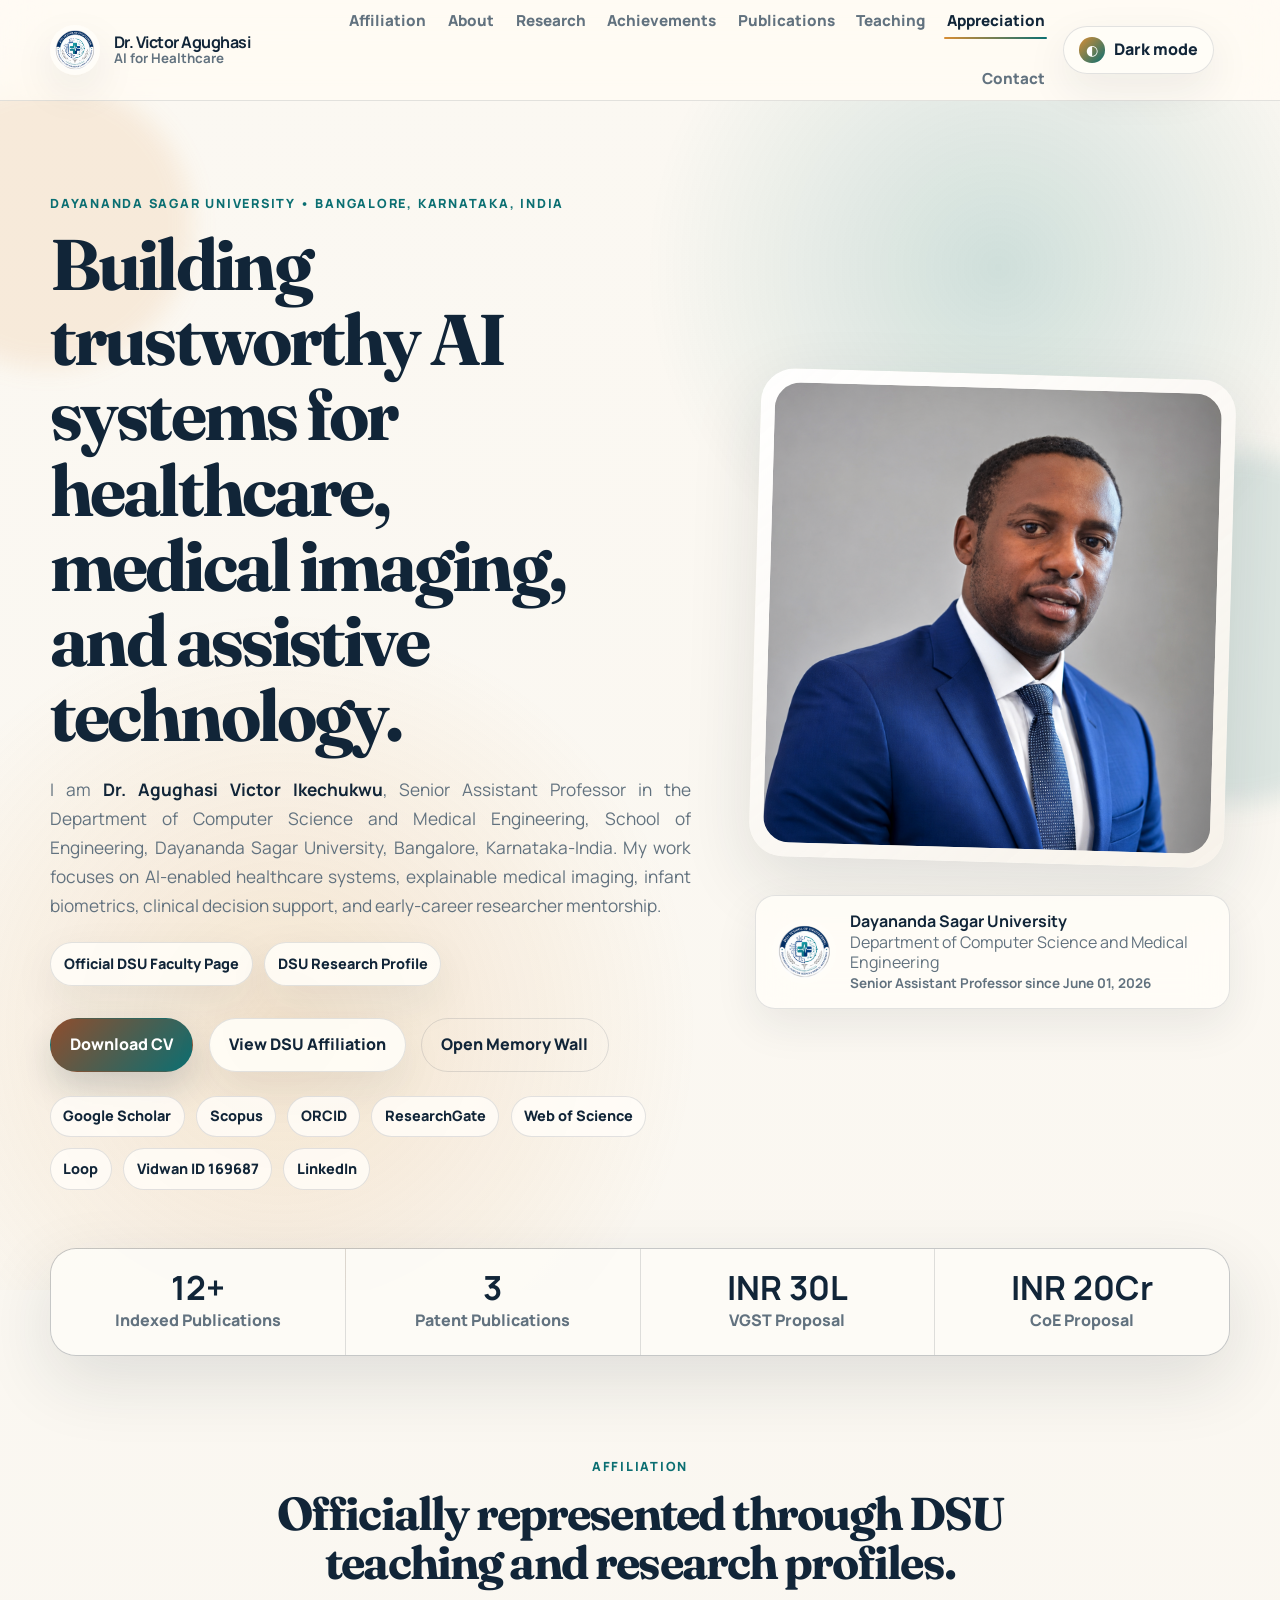
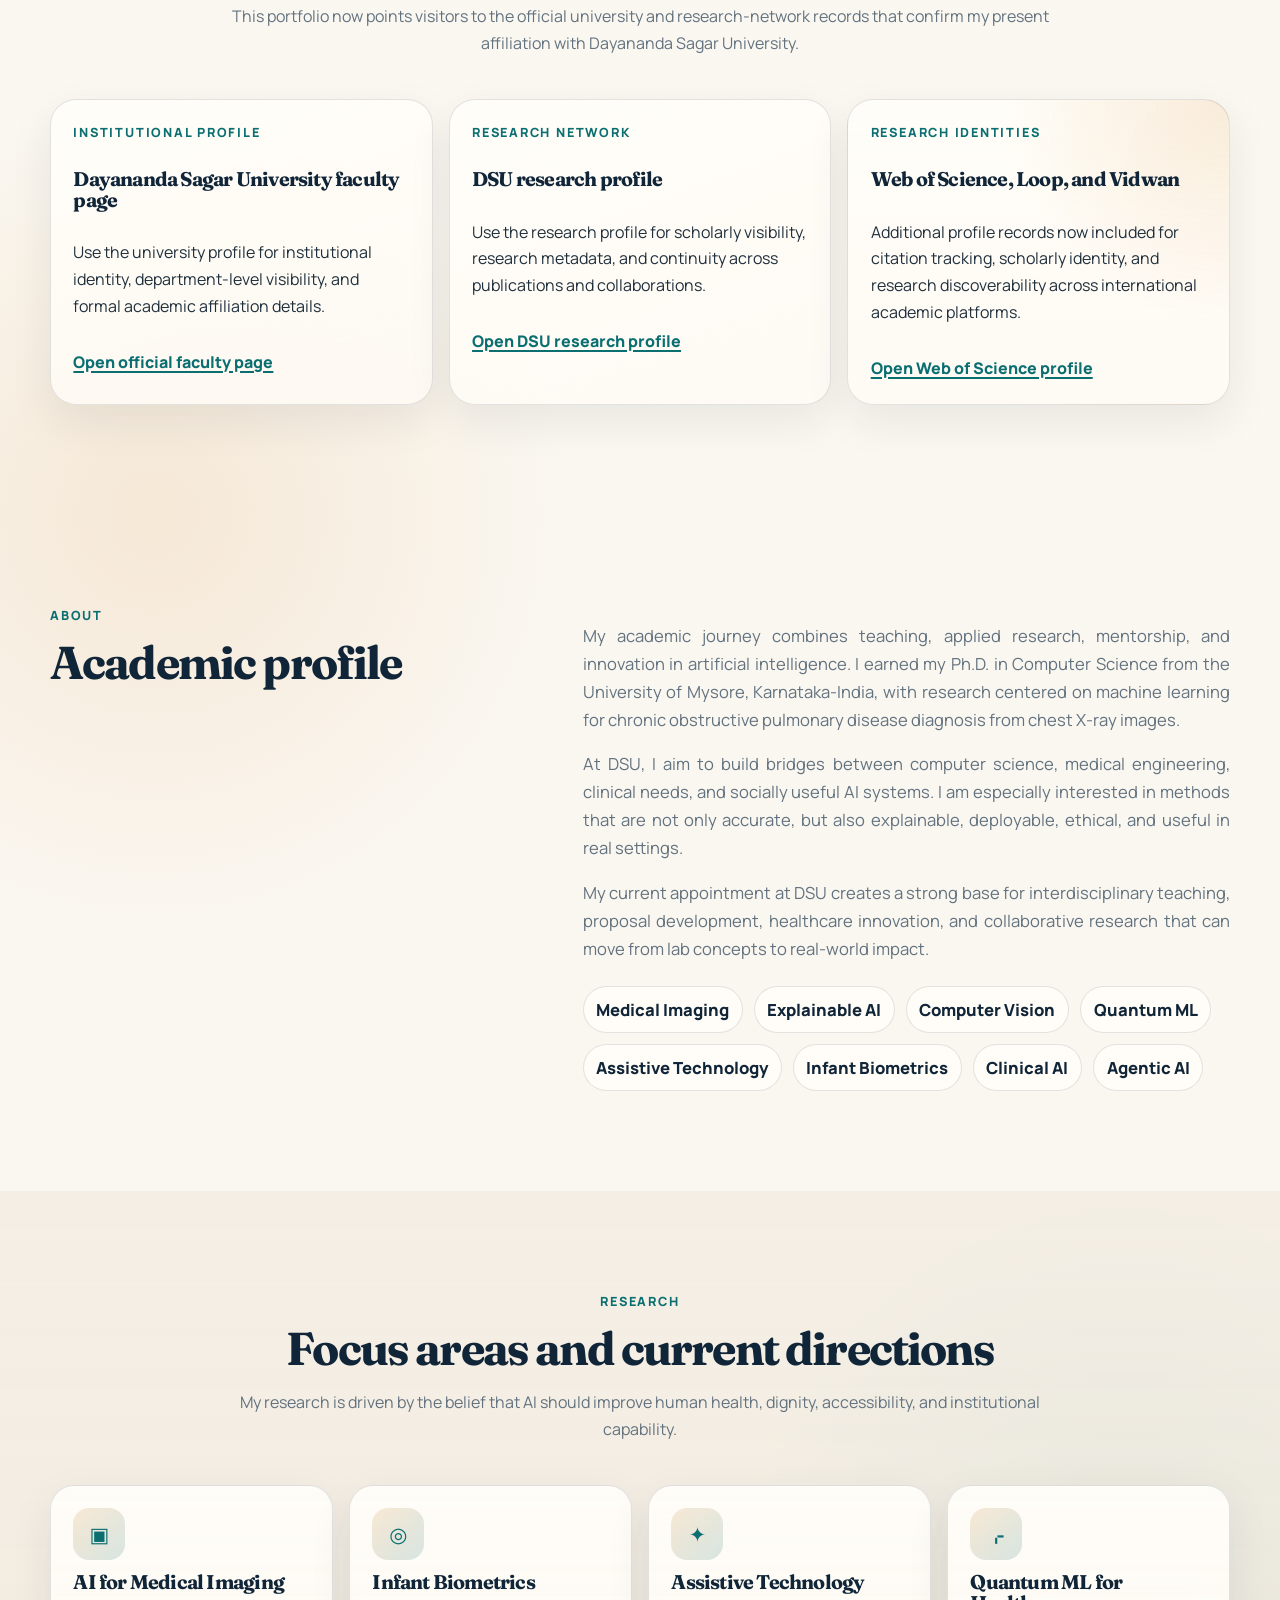
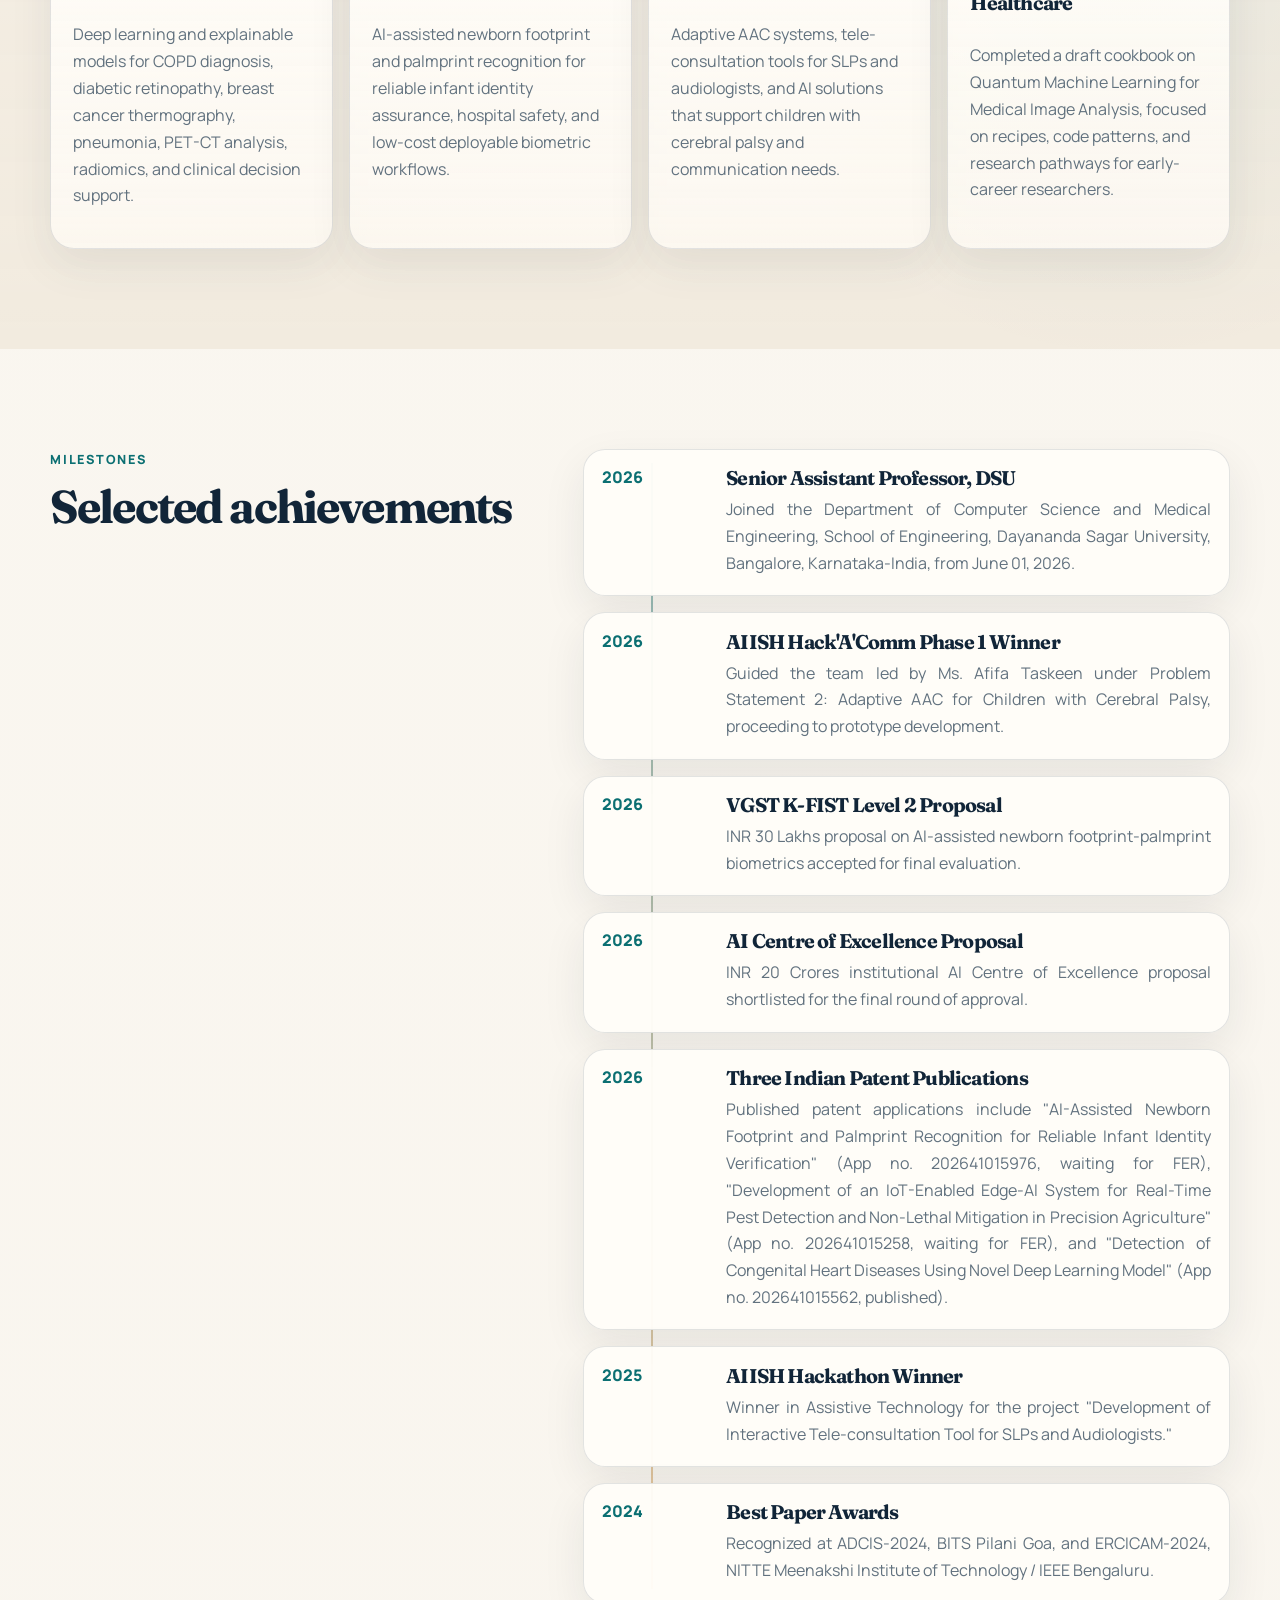
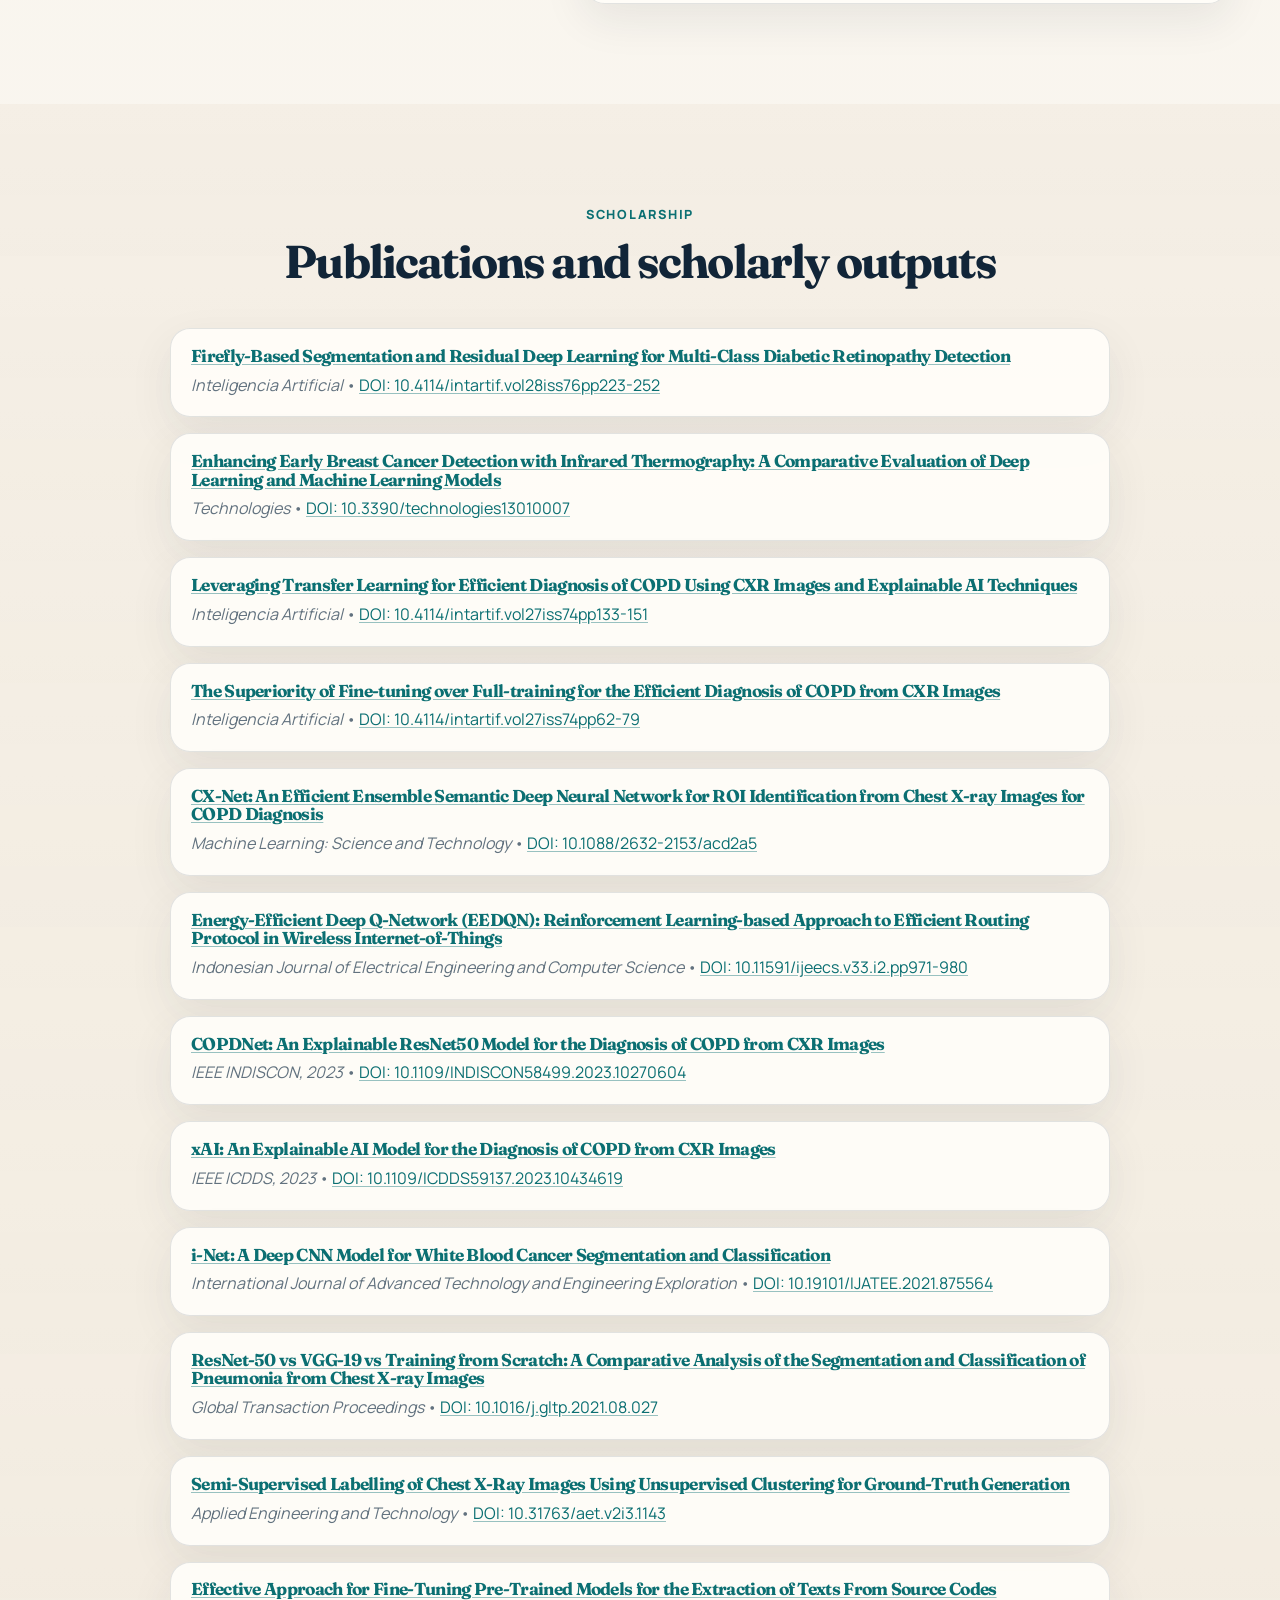
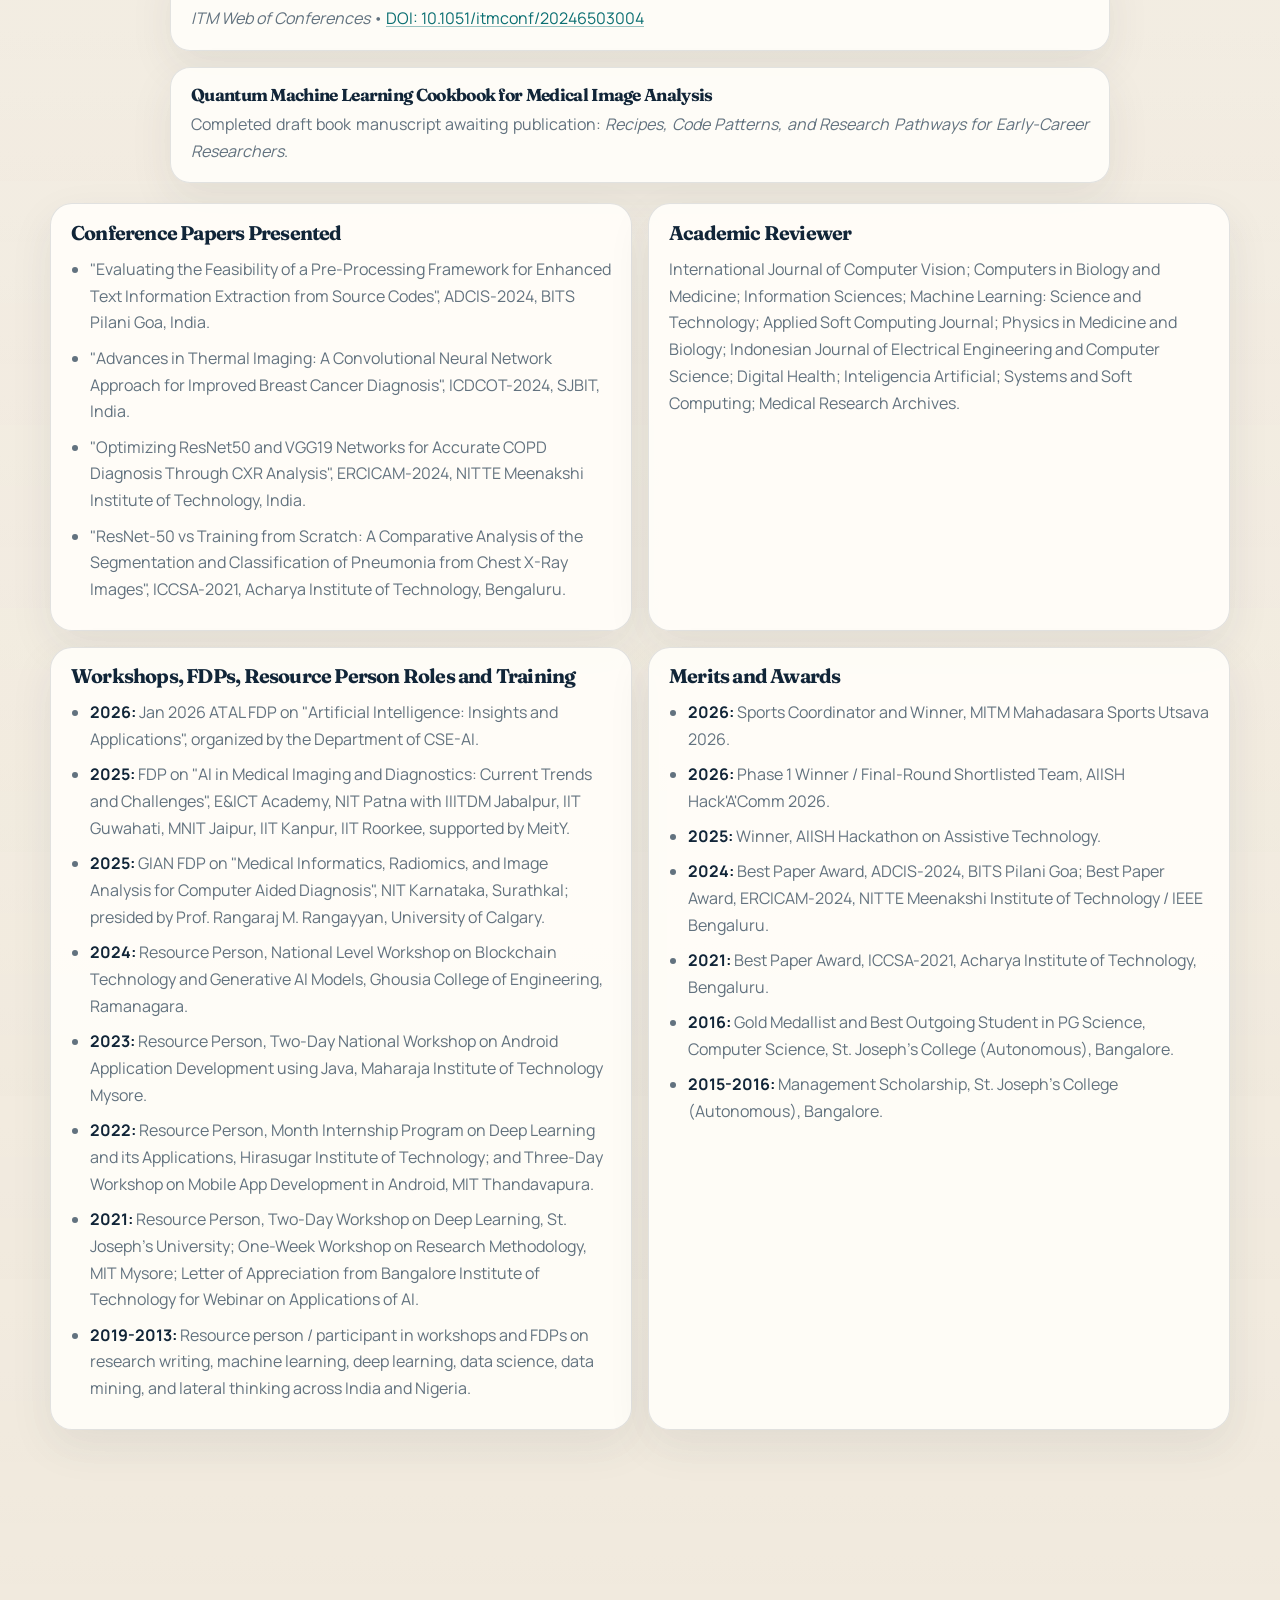
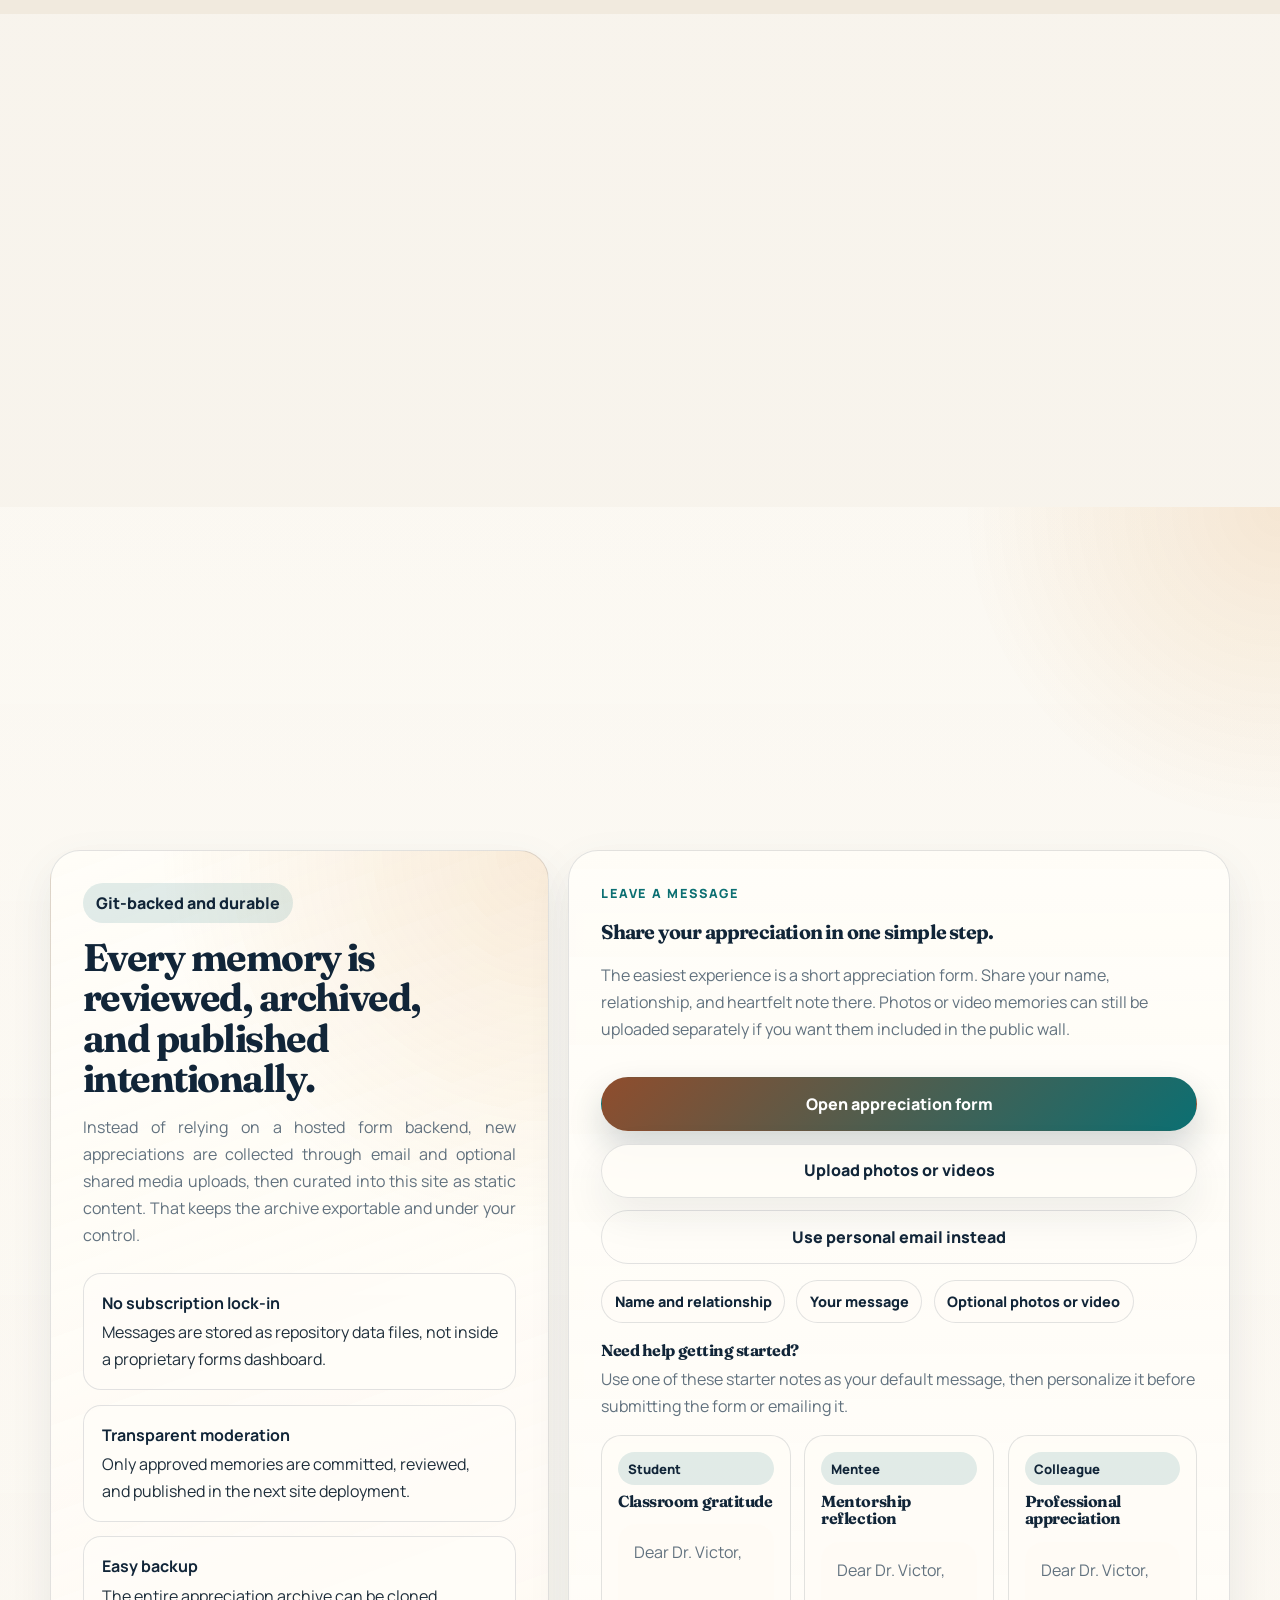
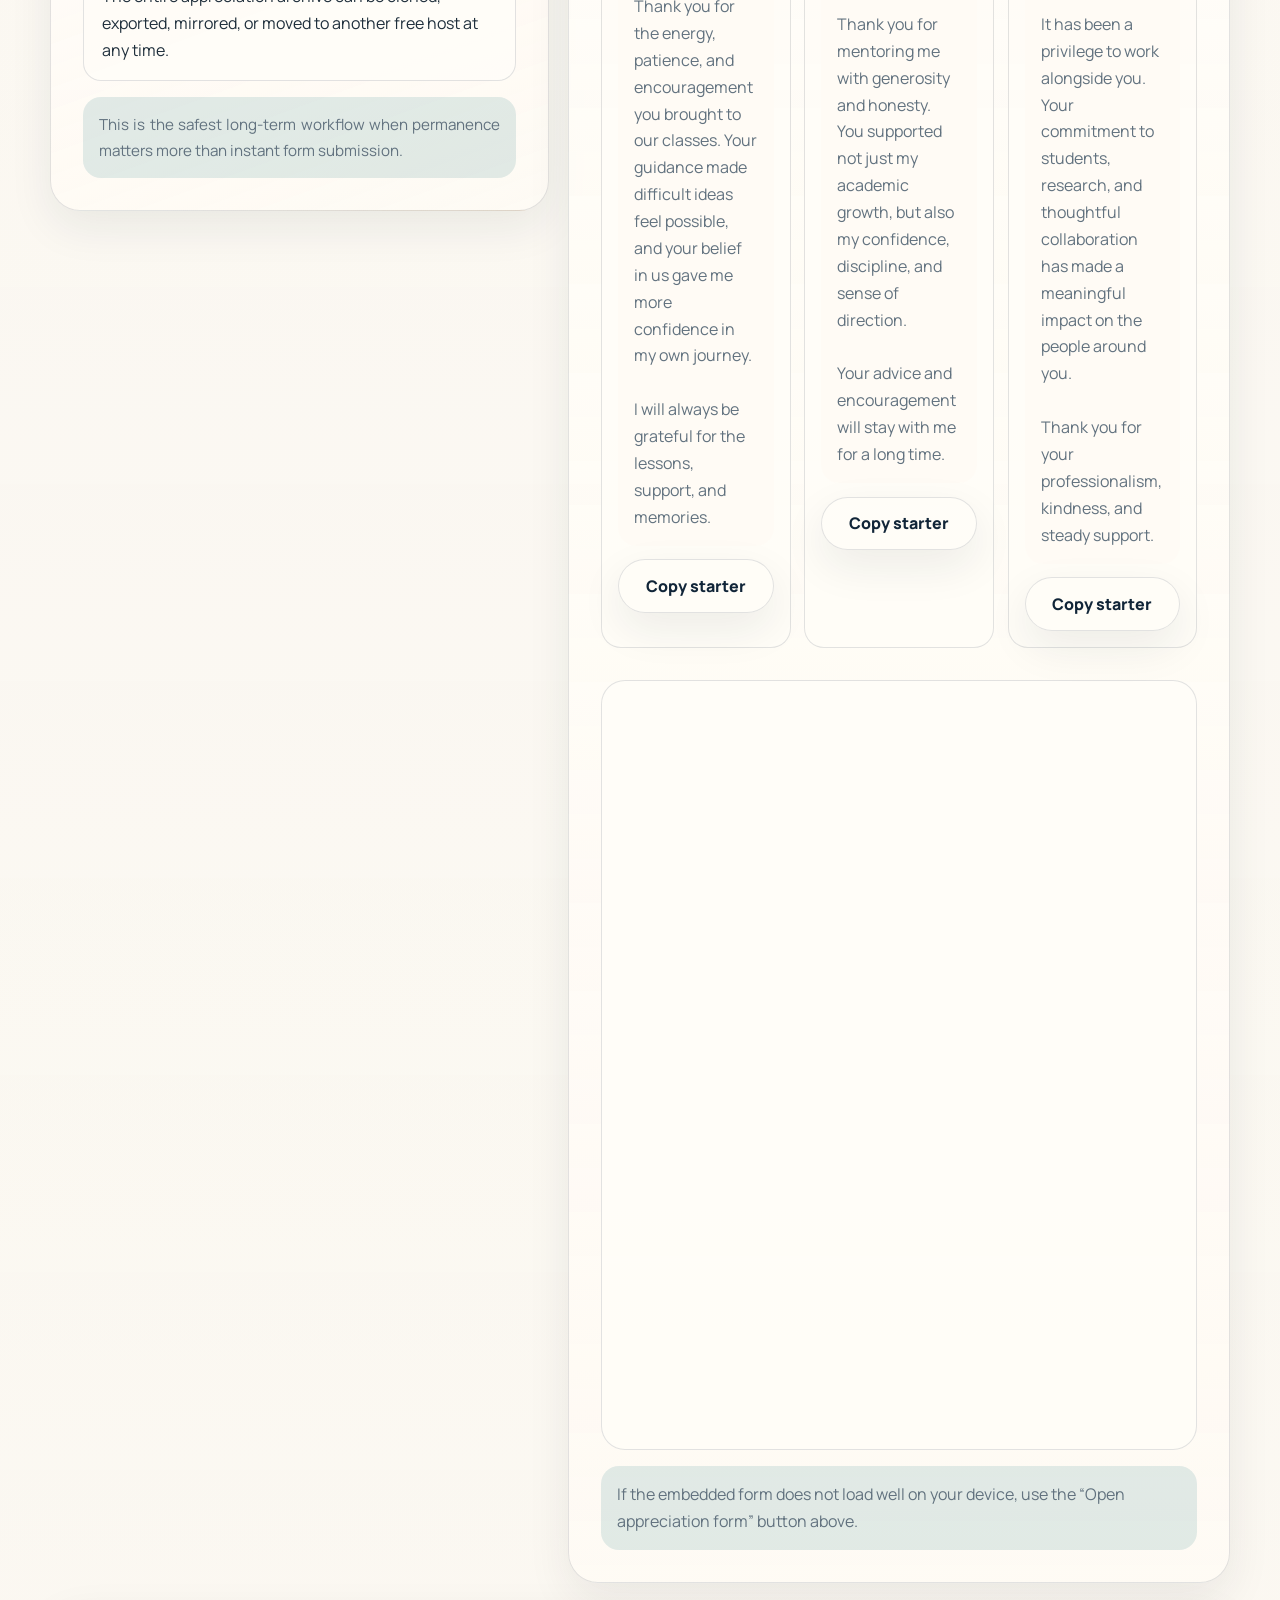
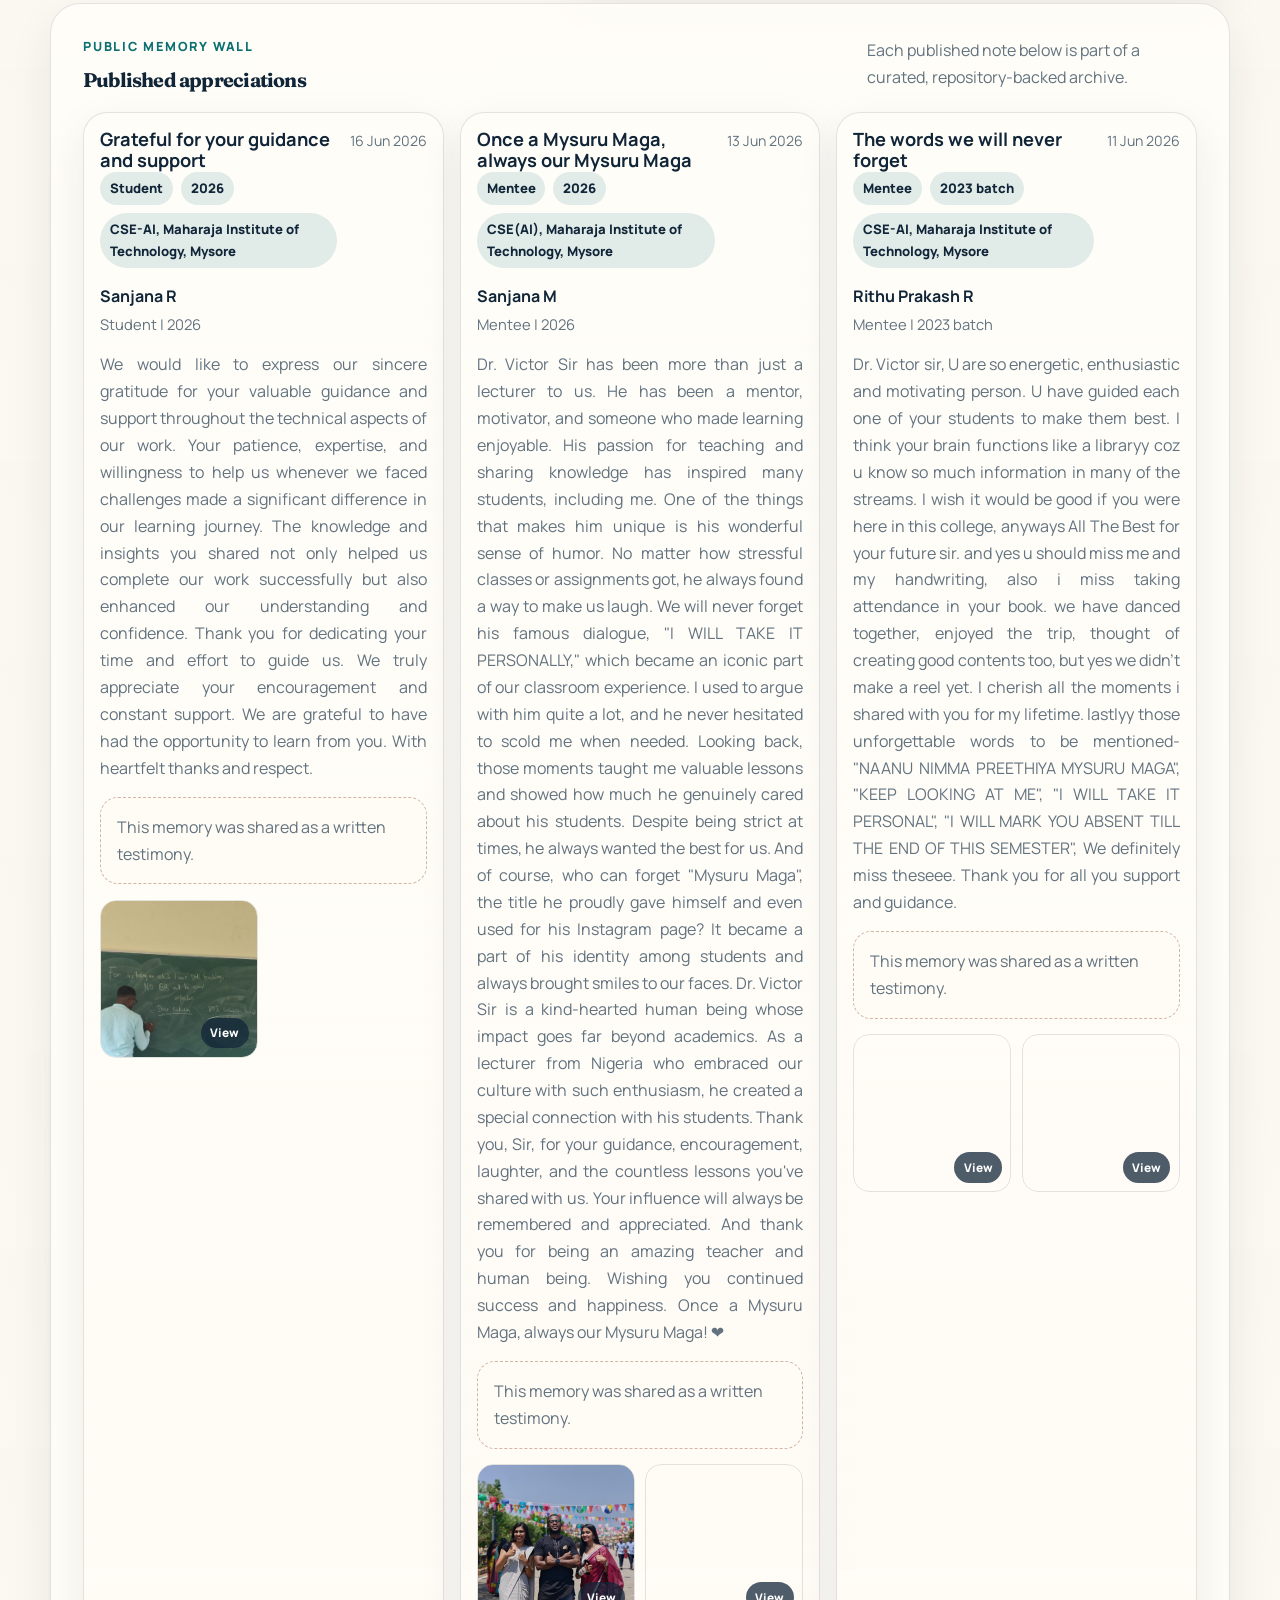
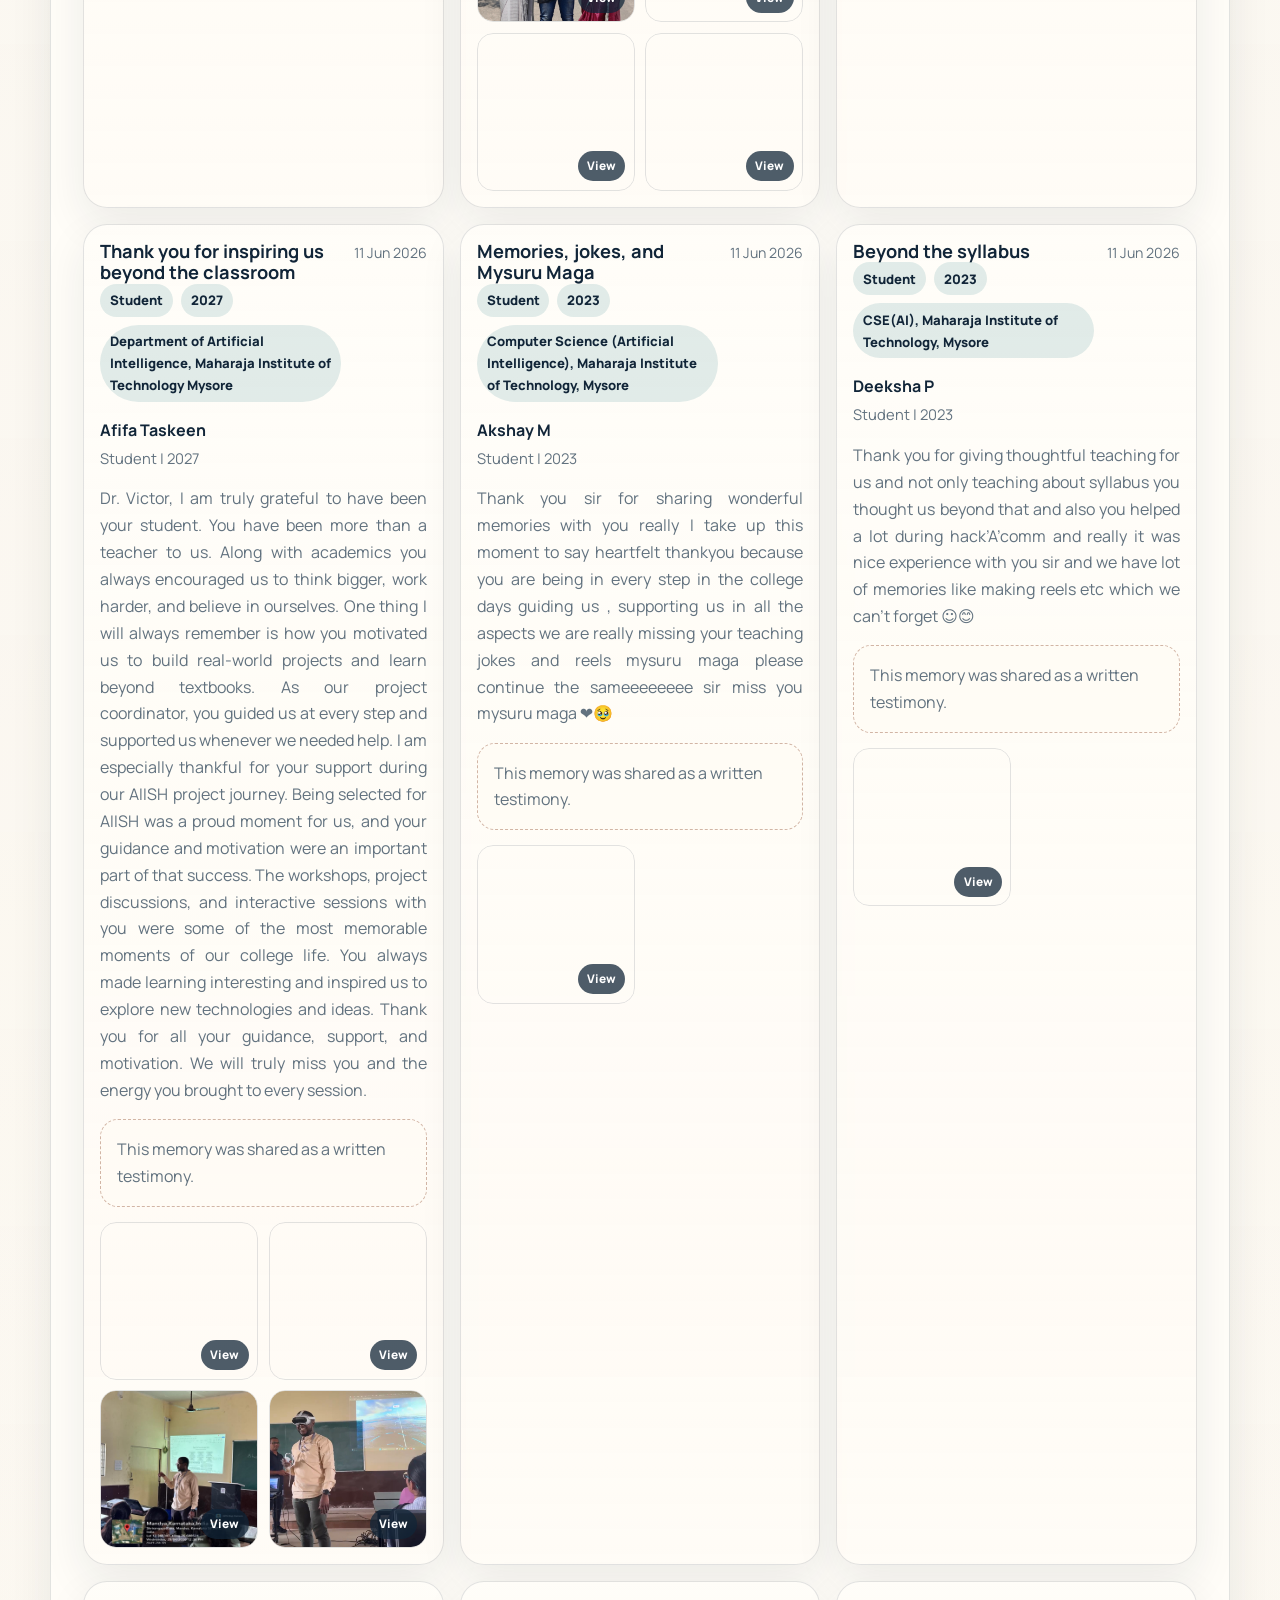
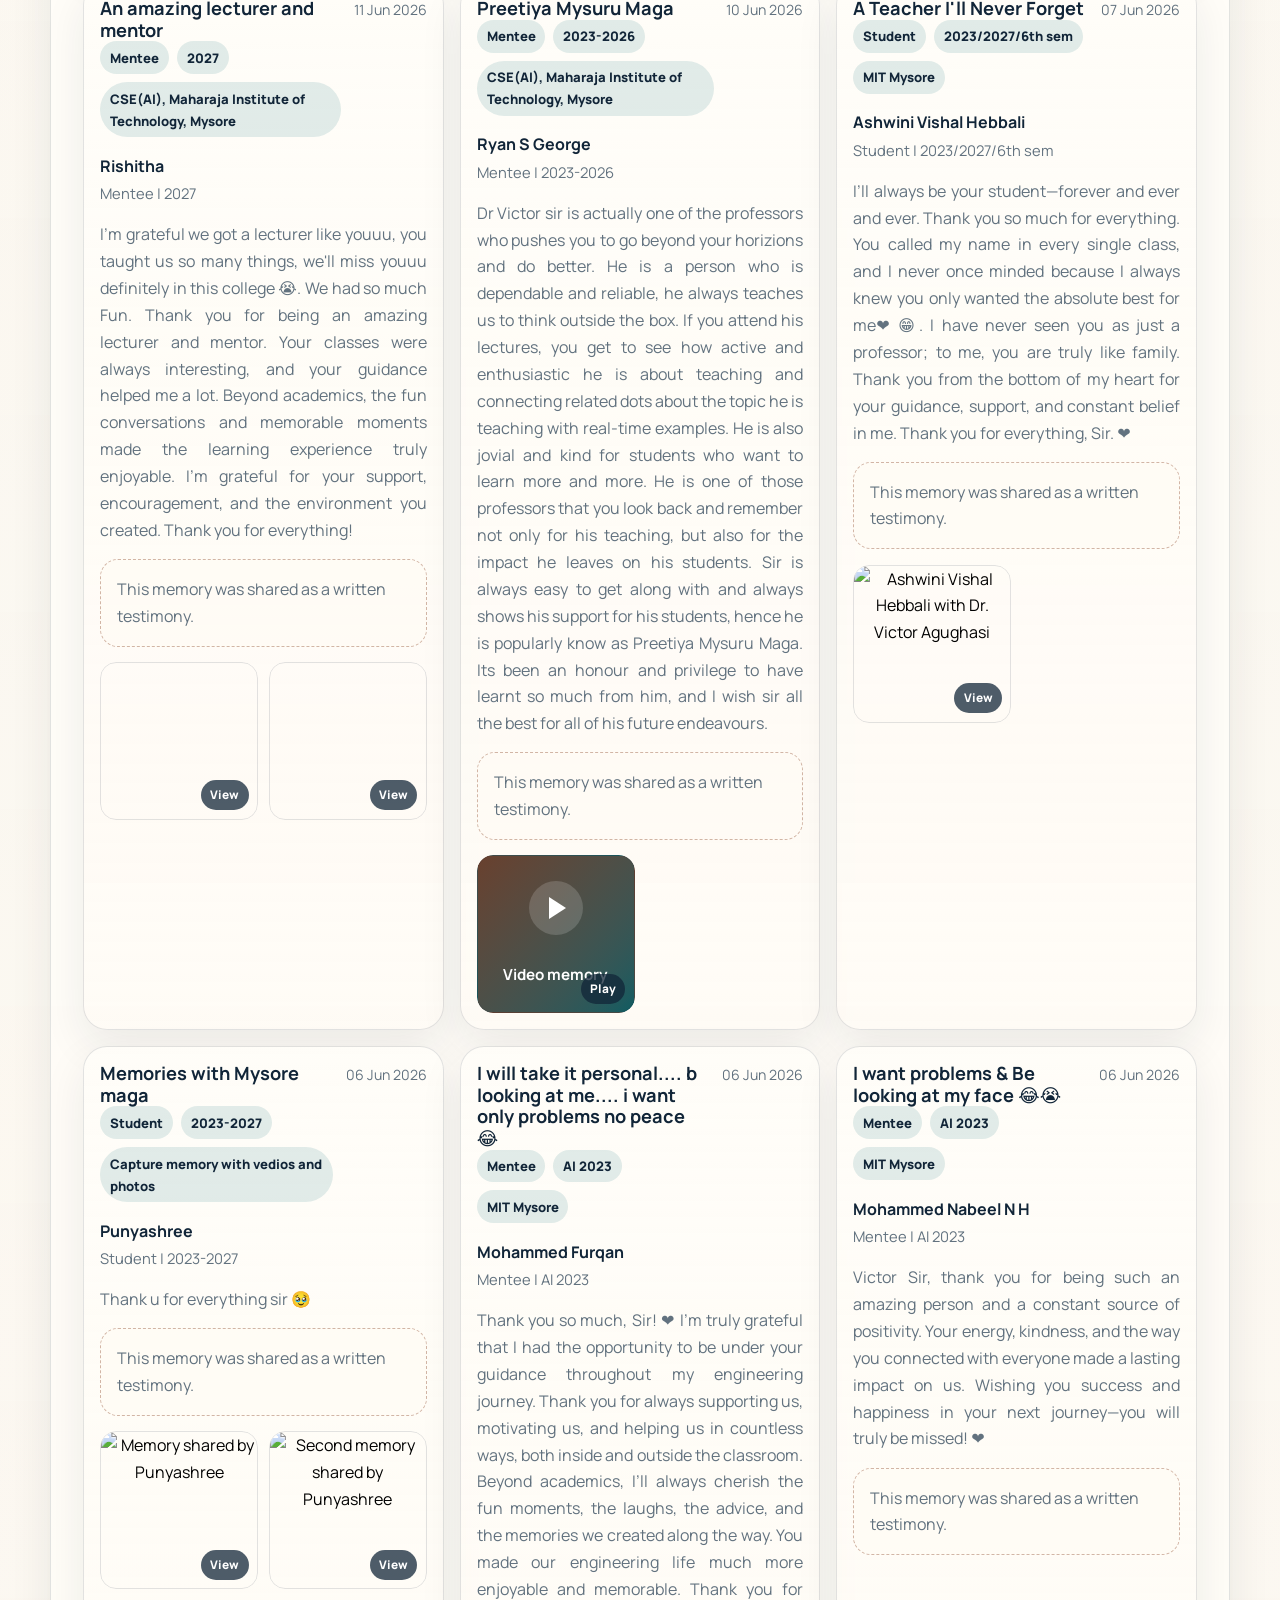
==== commit d88c8bdb: "Restore GitHub Pages publish branch" ====
--- a/index.html
+++ b/index.html
@@ -124,9 +124,6 @@
               <small>Senior Assistant Professor since June 01, 2026</small>
             </div>
           </div>
-          <div class="hero-note">
-            <p>Official institutional pages now linked directly from this portfolio to reflect DSU affiliation, research visibility, and current academic appointment.</p>
-          </div>
         </div>
       </div>
     </section>
@@ -478,6 +475,51 @@
                 <span>Optional photos or video</span>
               </div>
             </div>
+            <div class="starter-library" aria-labelledby="starter-library-title">
+              <div class="starter-library-head">
+                <h4 id="starter-library-title">Need help getting started?</h4>
+                <p>Use one of these starter notes as your default message, then personalize it before submitting the form or emailing it.</p>
+              </div>
+              <div class="starter-grid">
+                <article class="starter-card">
+                  <div class="starter-card-head">
+                    <span class="memory-chip">Student</span>
+                    <h4>Classroom gratitude</h4>
+                  </div>
+                  <blockquote class="starter-quote" data-starter-text>Dear Dr. Victor,
+
+Thank you for the energy, patience, and encouragement you brought to our classes. Your guidance made difficult ideas feel possible, and your belief in us gave me more confidence in my own journey.
+
+I will always be grateful for the lessons, support, and memories.</blockquote>
+                  <button class="btn secondary starter-copy-btn" type="button" data-copy-starter>Copy starter</button>
+                </article>
+                <article class="starter-card">
+                  <div class="starter-card-head">
+                    <span class="memory-chip">Mentee</span>
+                    <h4>Mentorship reflection</h4>
+                  </div>
+                  <blockquote class="starter-quote" data-starter-text>Dear Dr. Victor,
+
+Thank you for mentoring me with generosity and honesty. You supported not just my academic growth, but also my confidence, discipline, and sense of direction.
+
+Your advice and encouragement will stay with me for a long time.</blockquote>
+                  <button class="btn secondary starter-copy-btn" type="button" data-copy-starter>Copy starter</button>
+                </article>
+                <article class="starter-card">
+                  <div class="starter-card-head">
+                    <span class="memory-chip">Colleague</span>
+                    <h4>Professional appreciation</h4>
+                  </div>
+                  <blockquote class="starter-quote" data-starter-text>Dear Dr. Victor,
+
+It has been a privilege to work alongside you. Your commitment to students, research, and thoughtful collaboration has made a meaningful impact on the people around you.
+
+Thank you for your professionalism, kindness, and steady support.</blockquote>
+                  <button class="btn secondary starter-copy-btn" type="button" data-copy-starter>Copy starter</button>
+                </article>
+              </div>
+              <p class="starter-status" data-starter-status aria-live="polite"></p>
+            </div>
             <div class="form-embed-shell">
               <iframe
                 src="https://docs.google.com/forms/d/12Fx4Bqw3XzyIiRsjnuhJRJ4vxhbHpolPXP74soG6k8o/viewform?embedded=true"
@@ -486,7 +528,7 @@
                 referrerpolicy="strict-origin-when-cross-origin"
               ></iframe>
             </div>
-            <p class="submission-note">If the embedded form does not load well on your device, use the “Open appreciation form” button above.</p>
+            <p class="submission-note">If the embedded form does not load well on your device, use the &ldquo;Open appreciation form&rdquo; button above.</p>
           </article>
         </div>
 
@@ -503,6 +545,321 @@
             <article class="memory-card">
               <div class="memory-card-header">
                 <div>
+                  <h4>Grateful for your guidance and support</h4>
+                  <div class="memory-meta">
+<span class="memory-chip">Student</span><span class="memory-chip">2026</span><span class="memory-chip">CSE-AI, Maharaja Institute of Technology, Mysore</span>                  </div>
+                </div>
+<div class="memory-date">16 Jun 2026</div>              </div>
+              <div class="memory-author">
+                <strong>Sanjana R</strong>
+<span>Student | 2026</span>              </div>
+              <p>We would like to express our sincere gratitude for your valuable guidance and support throughout the technical aspects of our work. Your patience, expertise, and willingness to help us whenever we faced challenges made a significant difference in our learning journey. The knowledge and insights you shared not only helped us complete our work successfully but also enhanced our understanding and confidence.
+Thank you for dedicating your time and effort to guide us. We truly appreciate your encouragement and constant support. We are grateful to have had the opportunity to learn from you.
+With heartfelt thanks and respect.</p>
+              <div class="memory-testimony-note">This memory was shared as a written testimony.</div>
+              <div class="memory-media-grid">
+                <button
+                  class="memory-media-button"
+                  type="button"
+                  data-media-kind="image"
+                  data-media-url="assets/sanjana-r-appreciation-1.jpg"
+                  data-media-title="Grateful for your guidance and support"
+                  data-media-caption="Sanjana R"
+                >
+                  <img src="assets/sanjana-r-appreciation-1.jpg" alt="Dr. Victor Agughasi writing on a classroom blackboard during a lecture while students watch" loading="lazy" decoding="async" />
+                </button>
+              </div>
+            </article>
+            <article class="memory-card">
+              <div class="memory-card-header">
+                <div>
+                  <h4>Once a Mysuru Maga, always our Mysuru Maga</h4>
+                  <div class="memory-meta">
+<span class="memory-chip">Mentee</span><span class="memory-chip">2026</span><span class="memory-chip">CSE(AI), Maharaja Institute of Technology, Mysore</span>                  </div>
+                </div>
+<div class="memory-date">13 Jun 2026</div>              </div>
+              <div class="memory-author">
+                <strong>Sanjana M</strong>
+<span>Mentee | 2026</span>              </div>
+              <p>Dr. Victor Sir has been more than just a lecturer to us. He has been a mentor, motivator, and someone who made learning enjoyable. His passion for teaching and sharing knowledge has inspired many students, including me.
+
+One of the things that makes him unique is his wonderful sense of humor. No matter how stressful classes or assignments got, he always found a way to make us laugh. We will never forget his famous dialogue, "I WILL TAKE IT PERSONALLY," which became an iconic part of our classroom experience.
+
+I used to argue with him quite a lot, and he never hesitated to scold me when needed. Looking back, those moments taught me valuable lessons and showed how much he genuinely cared about his students. Despite being strict at times, he always wanted the best for us.
+
+And of course, who can forget "Mysuru Maga", the title he proudly gave himself and even used for his Instagram page? It became a part of his identity among students and always brought smiles to our faces.
+
+Dr. Victor Sir is a kind-hearted human being whose impact goes far beyond academics. As a lecturer from Nigeria who embraced our culture with such enthusiasm, he created a special connection with his students. Thank you, Sir, for your guidance, encouragement, laughter, and the countless lessons you've shared with us. Your influence will always be remembered and appreciated. And thank you for being an amazing teacher and human being. Wishing you continued success and happiness.
+
+Once a Mysuru Maga, always our Mysuru Maga! ❤️</p>
+              <div class="memory-testimony-note">This memory was shared as a written testimony.</div>
+              <div class="memory-media-grid">
+                <button
+                  class="memory-media-button"
+                  type="button"
+                  data-media-kind="image"
+                  data-media-url="assets/sanjana-m-appreciation-1.jpg"
+                  data-media-title="Once a Mysuru Maga, always our Mysuru Maga"
+                  data-media-caption="Sanjana M"
+                >
+                  <img src="assets/sanjana-m-appreciation-1.jpg" alt="Dr. Victor Agughasi with two students during a decorated campus celebration" loading="lazy" decoding="async" />
+                </button>
+                <button
+                  class="memory-media-button"
+                  type="button"
+                  data-media-kind="image"
+                  data-media-url="assets/sanjana-m-appreciation-2.jpg"
+                  data-media-title="Once a Mysuru Maga, always our Mysuru Maga"
+                  data-media-caption="Sanjana M"
+                >
+                  <img src="assets/sanjana-m-appreciation-2.jpg" alt="Dr. Victor Agughasi posing with students during a college celebration at MIT Mysore" loading="lazy" decoding="async" />
+                </button>
+                <button
+                  class="memory-media-button"
+                  type="button"
+                  data-media-kind="image"
+                  data-media-url="assets/sanjana-m-appreciation-3.jpg"
+                  data-media-title="Once a Mysuru Maga, always our Mysuru Maga"
+                  data-media-caption="Sanjana M"
+                >
+                  <img src="assets/sanjana-m-appreciation-3.jpg" alt="Dr. Victor Agughasi checking notes and attendance during class" loading="lazy" decoding="async" />
+                </button>
+                <button
+                  class="memory-media-button"
+                  type="button"
+                  data-media-kind="image"
+                  data-media-url="assets/sanjana-m-appreciation-4.jpg"
+                  data-media-title="Once a Mysuru Maga, always our Mysuru Maga"
+                  data-media-caption="Sanjana M"
+                >
+                  <img src="assets/sanjana-m-appreciation-4.jpg" alt="Dr. Victor Agughasi writing on the classroom blackboard during a lecture" loading="lazy" decoding="async" />
+                </button>
+              </div>
+            </article>
+            <article class="memory-card">
+              <div class="memory-card-header">
+                <div>
+                  <h4>The words we will never forget</h4>
+                  <div class="memory-meta">
+<span class="memory-chip">Mentee</span><span class="memory-chip">2023 batch</span><span class="memory-chip">CSE-AI, Maharaja Institute of Technology, Mysore</span>                  </div>
+                </div>
+<div class="memory-date">11 Jun 2026</div>              </div>
+              <div class="memory-author">
+                <strong>Rithu Prakash R</strong>
+<span>Mentee | 2023 batch</span>              </div>
+              <p>Dr. Victor sir, 
+U are so energetic, enthusiastic and motivating person. U have guided each one of your students to make them best. I think your brain functions like a libraryy coz u know so much information in many of the streams. I wish it would be good if you were here in this college, anyways All The Best for your future sir. and yes u should miss me and my handwriting, also i miss taking attendance in your book. we have danced together, enjoyed the trip, thought of creating good contents too, but yes we didn't make a reel yet. I cherish all the moments i shared with you for my lifetime. lastlyy those unforgettable words to be mentioned- "NAANU NIMMA PREETHIYA MYSURU MAGA", "KEEP LOOKING AT ME", "I WILL TAKE IT PERSONAL", "I WILL MARK YOU ABSENT TILL THE END OF THIS SEMESTER", We definitely miss theseee. Thank you for all you support and guidance.</p>
+              <div class="memory-testimony-note">This memory was shared as a written testimony.</div>
+              <div class="memory-media-grid">
+                <button
+                  class="memory-media-button"
+                  type="button"
+                  data-media-kind="image"
+                  data-media-url="assets/rithu-prakash-r-appreciation-1.jpeg"
+                  data-media-title="The words we will never forget"
+                  data-media-caption="Rithu Prakash R"
+                >
+                  <img src="assets/rithu-prakash-r-appreciation-1.jpeg" alt="Rithu Prakash R with Dr. Victor Agughasi and classmates" loading="lazy" decoding="async" />
+                </button>
+                <button
+                  class="memory-media-button"
+                  type="button"
+                  data-media-kind="image"
+                  data-media-url="assets/rithu-prakash-r-appreciation-2.jpeg"
+                  data-media-title="The words we will never forget"
+                  data-media-caption="Rithu Prakash R"
+                >
+                  <img src="assets/rithu-prakash-r-appreciation-2.jpeg" alt="Beach trip memory shared by Rithu Prakash R" loading="lazy" decoding="async" />
+                </button>
+              </div>
+            </article>
+            <article class="memory-card">
+              <div class="memory-card-header">
+                <div>
+                  <h4>Thank you for inspiring us beyond the classroom</h4>
+                  <div class="memory-meta">
+<span class="memory-chip">Student</span><span class="memory-chip">2027</span><span class="memory-chip">Department of Artificial Intelligence, Maharaja Institute of Technology Mysore</span>                  </div>
+                </div>
+<div class="memory-date">11 Jun 2026</div>              </div>
+              <div class="memory-author">
+                <strong>Afifa Taskeen</strong>
+<span>Student | 2027</span>              </div>
+              <p>Dr. Victor,
+
+I am truly grateful to have been your student. You have been more than a teacher to us. Along with academics you always encouraged us to think bigger, work harder, and believe in ourselves.
+
+One thing I will always remember is how you motivated us to build real-world projects and learn beyond textbooks. As our project coordinator, you guided us at every step and supported us whenever we needed help. I am especially thankful for your support during our AIISH project journey. Being selected for AIISH was a proud moment for us, and your guidance and motivation were an important part of that success.
+
+The workshops, project discussions, and interactive sessions with you were some of the most memorable moments of our college life. You always made learning interesting and inspired us to explore new technologies and ideas.
+
+Thank you for all your guidance, support, and motivation.
+
+We will truly miss you and the energy you brought to every session.</p>
+              <div class="memory-testimony-note">This memory was shared as a written testimony.</div>
+              <div class="memory-media-grid">
+                <button
+                  class="memory-media-button"
+                  type="button"
+                  data-media-kind="image"
+                  data-media-url="assets/afifa-taskeen-appreciation-1.jpg"
+                  data-media-title="Thank you for inspiring us beyond the classroom"
+                  data-media-caption="Afifa Taskeen"
+                >
+                  <img src="assets/afifa-taskeen-appreciation-1.jpg" alt="Newspaper clipping memory shared by Afifa Taskeen featuring Dr. Victor Agughasi with students" loading="lazy" decoding="async" />
+                </button>
+                <button
+                  class="memory-media-button"
+                  type="button"
+                  data-media-kind="image"
+                  data-media-url="assets/afifa-taskeen-appreciation-2.jpeg"
+                  data-media-title="Thank you for inspiring us beyond the classroom"
+                  data-media-caption="Afifa Taskeen"
+                >
+                  <img src="assets/afifa-taskeen-appreciation-2.jpeg" alt="Afifa Taskeen selfie with Dr. Victor Agughasi and classmates after a session" loading="lazy" decoding="async" />
+                </button>
+                <button
+                  class="memory-media-button"
+                  type="button"
+                  data-media-kind="image"
+                  data-media-url="assets/afifa-taskeen-appreciation-3.jpg"
+                  data-media-title="Thank you for inspiring us beyond the classroom"
+                  data-media-caption="Afifa Taskeen"
+                >
+                  <img src="assets/afifa-taskeen-appreciation-3.jpg" alt="Dr. Victor Agughasi leading a workshop session in Mandya, Karnataka" loading="lazy" decoding="async" />
+                </button>
+                <button
+                  class="memory-media-button"
+                  type="button"
+                  data-media-kind="image"
+                  data-media-url="assets/afifa-taskeen-appreciation-4.jpg"
+                  data-media-title="Thank you for inspiring us beyond the classroom"
+                  data-media-caption="Afifa Taskeen"
+                >
+                  <img src="assets/afifa-taskeen-appreciation-4.jpg" alt="Dr. Victor Agughasi demonstrating a VR headset during an interactive class" loading="lazy" decoding="async" />
+                </button>
+              </div>
+            </article>
+            <article class="memory-card">
+              <div class="memory-card-header">
+                <div>
+                  <h4>Memories, jokes, and Mysuru Maga</h4>
+                  <div class="memory-meta">
+<span class="memory-chip">Student</span><span class="memory-chip">2023</span><span class="memory-chip">Computer Science (Artificial Intelligence), Maharaja Institute of Technology, Mysore</span>                  </div>
+                </div>
+<div class="memory-date">11 Jun 2026</div>              </div>
+              <div class="memory-author">
+                <strong>Akshay M</strong>
+<span>Student | 2023</span>              </div>
+              <p>Thank you sir for sharing wonderful memories with you really I take up this moment to say heartfelt thankyou because you are  being  in every step in the college days guiding us , supporting us in all the aspects we are really missing your teaching jokes and reels mysuru maga please continue the sameeeeeeee sir miss you mysuru maga ❤️🥹</p>
+              <div class="memory-testimony-note">This memory was shared as a written testimony.</div>
+              <div class="memory-media-grid">
+                <button
+                  class="memory-media-button"
+                  type="button"
+                  data-media-kind="image"
+                  data-media-url="assets/akshay-m-appreciation.jpg"
+                  data-media-title="Memories, jokes, and Mysuru Maga"
+                  data-media-caption="Akshay M"
+                >
+                  <img src="assets/akshay-m-appreciation.jpg" alt="Akshay M with Dr. Victor Agughasi" loading="lazy" decoding="async" />
+                </button>
+              </div>
+            </article>
+            <article class="memory-card">
+              <div class="memory-card-header">
+                <div>
+                  <h4>Beyond the syllabus</h4>
+                  <div class="memory-meta">
+<span class="memory-chip">Student</span><span class="memory-chip">2023</span><span class="memory-chip">CSE(AI), Maharaja Institute of Technology, Mysore</span>                  </div>
+                </div>
+<div class="memory-date">11 Jun 2026</div>              </div>
+              <div class="memory-author">
+                <strong>Deeksha P</strong>
+<span>Student | 2023</span>              </div>
+              <p>Thank you for giving thoughtful teaching for us and not only teaching about syllabus you thought us beyond that and also you helped a lot during hack’A’comm and really it was nice experience with you sir and we have lot of memories like making reels etc which we can’t forget  ☺️😊</p>
+              <div class="memory-testimony-note">This memory was shared as a written testimony.</div>
+              <div class="memory-media-grid">
+                <button
+                  class="memory-media-button"
+                  type="button"
+                  data-media-kind="image"
+                  data-media-url="assets/deeksha-p-appreciation.jpeg"
+                  data-media-title="Beyond the syllabus"
+                  data-media-caption="Deeksha P"
+                >
+                  <img src="assets/deeksha-p-appreciation.jpeg" alt="Deeksha P with Dr. Victor Agughasi at Hack 'A' Comm 2026" loading="lazy" decoding="async" />
+                </button>
+              </div>
+            </article>
+            <article class="memory-card">
+              <div class="memory-card-header">
+                <div>
+                  <h4>An amazing lecturer and mentor</h4>
+                  <div class="memory-meta">
+<span class="memory-chip">Mentee</span><span class="memory-chip">2027</span><span class="memory-chip">CSE(AI), Maharaja Institute of Technology, Mysore</span>                  </div>
+                </div>
+<div class="memory-date">11 Jun 2026</div>              </div>
+              <div class="memory-author">
+                <strong>Rishitha</strong>
+<span>Mentee | 2027</span>              </div>
+              <p>I'm grateful we got a lecturer like youuu, you taught us so many things, we'll miss youuu definitely in this college 😭. We had so much Fun.
+Thank you for being an amazing lecturer and mentor. Your classes were always interesting, and your guidance helped me a lot. Beyond academics, the fun conversations and memorable moments made the learning experience truly enjoyable. I'm grateful for your support, encouragement, and the environment you created. Thank you for everything!</p>
+              <div class="memory-testimony-note">This memory was shared as a written testimony.</div>
+              <div class="memory-media-grid">
+                <button
+                  class="memory-media-button"
+                  type="button"
+                  data-media-kind="image"
+                  data-media-url="assets/rishitha-appreciation-1.jpeg"
+                  data-media-title="An amazing lecturer and mentor"
+                  data-media-caption="Rishitha"
+                >
+                  <img src="assets/rishitha-appreciation-1.jpeg" alt="Rishitha with Dr. Victor Agughasi and classmates in Mysuru" loading="lazy" decoding="async" />
+                </button>
+                <button
+                  class="memory-media-button"
+                  type="button"
+                  data-media-kind="image"
+                  data-media-url="assets/rishitha-appreciation-2.jpeg"
+                  data-media-title="An amazing lecturer and mentor"
+                  data-media-caption="Rishitha"
+                >
+                  <img src="assets/rishitha-appreciation-2.jpeg" alt="Beach trip memory shared by Rishitha" loading="lazy" decoding="async" />
+                </button>
+              </div>
+            </article>
+            <article class="memory-card">
+              <div class="memory-card-header">
+                <div>
+                  <h4>Preetiya Mysuru Maga</h4>
+                  <div class="memory-meta">
+<span class="memory-chip">Mentee</span><span class="memory-chip">2023-2026</span><span class="memory-chip">CSE(AI), Maharaja Institute of Technology, Mysore</span>                  </div>
+                </div>
+<div class="memory-date">10 Jun 2026</div>              </div>
+              <div class="memory-author">
+                <strong>Ryan S George</strong>
+<span>Mentee | 2023-2026</span>              </div>
+              <p>Dr Victor sir is actually one of the professors who pushes you to go beyond your horizions and do better. He is a person who is dependable and reliable, he always teaches us to think outside the box. If you attend his lectures, you get to see how active and enthusiastic he is about teaching and connecting related dots about the topic he is teaching with real-time examples. He is also jovial and kind for students who want to learn more and more. He is one of those professors that you look back and remember not only for his teaching, but also for the impact he leaves on his students. Sir is always easy to get along with and always shows his support for his students, hence he is popularly know as Preetiya Mysuru Maga. Its been an honour and privilege to have learnt so much from him, and I wish sir all the best for all of his future endeavours.</p>
+              <div class="memory-testimony-note">This memory was shared as a written testimony.</div>
+              <div class="memory-media-grid">
+                <button
+                  class="memory-media-button"
+                  type="button"
+                  data-media-kind="video"
+                  data-media-url="assets/ryan-s-george-appreciation.mp4"
+                  data-media-title="Preetiya Mysuru Maga"
+                  data-media-caption="Ryan S George"
+                >
+                  <div class="memory-video-placeholder">
+                    <span aria-hidden="true"></span>
+                    <strong>Video memory</strong>
+                  </div>
+                </button>
+              </div>
+            </article>
+            <article class="memory-card">
+              <div class="memory-card-header">
+                <div>
                   <h4>A Teacher I'll Never Forget</h4>
                   <div class="memory-meta">
 <span class="memory-chip">Student</span><span class="memory-chip">2023/2027/6th sem</span><span class="memory-chip">MIT Mysore</span>                  </div>
@@ -512,6 +869,7 @@
                 <strong>Ashwini Vishal Hebbali</strong>
 <span>Student | 2023/2027/6th sem</span>              </div>
               <p>I’ll always be your student—forever and ever and ever. Thank you so much for everything. You called my name in every single class, and I never once minded because I always knew you only wanted the absolute best for me❤️😁. I have never seen you as just a professor; to me, you are truly like family. Thank you from the bottom of my heart for your guidance, support, and constant belief in me. Thank you for everything, Sir. ❤️</p>
+              <div class="memory-testimony-note">This memory was shared as a written testimony.</div>
               <div class="memory-media-grid">
                 <button
                   class="memory-media-button"
@@ -528,48 +886,6 @@
             <article class="memory-card">
               <div class="memory-card-header">
                 <div>
-                  <h4>I will take it personal.... b looking at me.... i want only problems no peace 😂</h4>
-                  <div class="memory-meta">
-<span class="memory-chip">Mentee</span><span class="memory-chip">AI 2023</span><span class="memory-chip">MIT Mysore</span>                  </div>
-                </div>
-<div class="memory-date">06 Jun 2026</div>              </div>
-              <div class="memory-author">
-                <strong>Mohammed Furqan</strong>
-<span>Mentee | AI 2023</span>              </div>
-              <p>Thank you so much, Sir! ❤️ I’m truly grateful that I had the opportunity to be under your guidance throughout my engineering journey. Thank you for always supporting us, motivating us, and helping us in countless ways, both inside and outside the classroom. Beyond academics, I’ll always cherish the fun moments, the laughs, the advice, and the memories we created along the way. You made our engineering life much more enjoyable and memorable. Thank you for your patience, encouragement, and for believing in us even when we doubted ourselves. We’ll carry your lessons and your memories with us wherever life takes us. Wishing you happiness, success, and good health always. Thank you for everything, Sir. We'll definitely miss you! 😊🙏</p>
-              <div class="memory-empty-media">This memory was shared as a written testimony.</div>
-            </article>
-            <article class="memory-card">
-              <div class="memory-card-header">
-                <div>
-                  <h4>A Memorable Learning Journey!!😍</h4>
-                  <div class="memory-meta">
-<span class="memory-chip">Student</span><span class="memory-chip">AI 2023 BATCH</span><span class="memory-chip">MIT MYSORE</span>                  </div>
-                </div>
-<div class="memory-date">06 Jun 2026</div>              </div>
-              <div class="memory-author">
-                <strong>Geethanjali M</strong>
-<span>Student | AI 2023 BATCH</span>              </div>
-              <p>Thank you, Victor Sir, for your guidance, support, and inspiration throughout our learning journey. We learned so much from you and will always cherish these memories. We will miss you forever, Sir. 😊</p>
-              <div class="memory-empty-media">This memory was shared as a written testimony.</div>
-            </article>
-            <article class="memory-card">
-              <div class="memory-card-header">
-                <div>
-                  <h4>I want problems & Be looking at my face 😂😭</h4>
-                  <div class="memory-meta">
-<span class="memory-chip">Mentee</span><span class="memory-chip">AI 2023</span><span class="memory-chip">MIT Mysore</span>                  </div>
-                </div>
-<div class="memory-date">06 Jun 2026</div>              </div>
-              <div class="memory-author">
-                <strong>Mohammed Nabeel N H</strong>
-<span>Mentee | AI 2023</span>              </div>
-              <p>Victor Sir, thank you for being such an amazing person and a constant source of positivity. Your energy, kindness, and the way you connected with everyone made a lasting impact on us. Wishing you success and happiness in your next journey—you will truly be missed! ❤️</p>
-              <div class="memory-empty-media">This memory was shared as a written testimony.</div>
-            </article>
-            <article class="memory-card">
-              <div class="memory-card-header">
-                <div>
                   <h4>Memories with Mysore maga</h4>
                   <div class="memory-meta">
 <span class="memory-chip">Student</span><span class="memory-chip">2023-2027</span><span class="memory-chip">Capture memory with vedios and photos</span>                  </div>
@@ -579,6 +895,7 @@
                 <strong>Punyashree</strong>
 <span>Student | 2023-2027</span>              </div>
               <p>Thank u for everything sir 🥹</p>
+              <div class="memory-testimony-note">This memory was shared as a written testimony.</div>
               <div class="memory-media-grid">
                 <button
                   class="memory-media-button"
@@ -624,6 +941,48 @@
                   </div>
                 </button>
               </div>
+            </article>
+            <article class="memory-card">
+              <div class="memory-card-header">
+                <div>
+                  <h4>I will take it personal.... b looking at me.... i want only problems no peace 😂</h4>
+                  <div class="memory-meta">
+<span class="memory-chip">Mentee</span><span class="memory-chip">AI 2023</span><span class="memory-chip">MIT Mysore</span>                  </div>
+                </div>
+<div class="memory-date">06 Jun 2026</div>              </div>
+              <div class="memory-author">
+                <strong>Mohammed Furqan</strong>
+<span>Mentee | AI 2023</span>              </div>
+              <p>Thank you so much, Sir! ❤️ I’m truly grateful that I had the opportunity to be under your guidance throughout my engineering journey. Thank you for always supporting us, motivating us, and helping us in countless ways, both inside and outside the classroom. Beyond academics, I’ll always cherish the fun moments, the laughs, the advice, and the memories we created along the way. You made our engineering life much more enjoyable and memorable. Thank you for your patience, encouragement, and for believing in us even when we doubted ourselves. We’ll carry your lessons and your memories with us wherever life takes us. Wishing you happiness, success, and good health always. Thank you for everything, Sir. We'll definitely miss you! 😊🙏</p>
+              <div class="memory-testimony-note">This memory was shared as a written testimony.</div>
+            </article>
+            <article class="memory-card">
+              <div class="memory-card-header">
+                <div>
+                  <h4>I want problems & Be looking at my face 😂😭</h4>
+                  <div class="memory-meta">
+<span class="memory-chip">Mentee</span><span class="memory-chip">AI 2023</span><span class="memory-chip">MIT Mysore</span>                  </div>
+                </div>
+<div class="memory-date">06 Jun 2026</div>              </div>
+              <div class="memory-author">
+                <strong>Mohammed Nabeel N H</strong>
+<span>Mentee | AI 2023</span>              </div>
+              <p>Victor Sir, thank you for being such an amazing person and a constant source of positivity. Your energy, kindness, and the way you connected with everyone made a lasting impact on us. Wishing you success and happiness in your next journey—you will truly be missed! ❤️</p>
+              <div class="memory-testimony-note">This memory was shared as a written testimony.</div>
+            </article>
+            <article class="memory-card">
+              <div class="memory-card-header">
+                <div>
+                  <h4>A Memorable Learning Journey!!😍</h4>
+                  <div class="memory-meta">
+<span class="memory-chip">Student</span><span class="memory-chip">AI 2023 BATCH</span><span class="memory-chip">MIT MYSORE</span>                  </div>
+                </div>
+<div class="memory-date">06 Jun 2026</div>              </div>
+              <div class="memory-author">
+                <strong>Geethanjali M</strong>
+<span>Student | AI 2023 BATCH</span>              </div>
+              <p>Thank you, Victor Sir, for your guidance, support, and inspiration throughout our learning journey. We learned so much from you and will always cherish these memories. We will miss you forever, Sir. 😊</p>
+              <div class="memory-testimony-note">This memory was shared as a written testimony.</div>
             </article>
           </div>
         </div>
--- a/theme/css/styles.css
+++ b/theme/css/styles.css
@@ -1014,6 +1014,66 @@
   font-weight: 800;
 }
 
+.starter-library {
+  display: grid;
+  gap: 1rem;
+  margin-top: 1.2rem;
+}
+
+.starter-library-head {
+  display: grid;
+  gap: 0.35rem;
+}
+
+.starter-library-head h4,
+.starter-card h4 {
+  margin: 0;
+  color: var(--heading);
+  font-family: "Fraunces", Georgia, serif;
+  line-height: 1.12;
+  letter-spacing: -0.03em;
+}
+
+.starter-library-head p,
+.starter-status {
+  margin: 0;
+  color: var(--muted);
+}
+
+.starter-grid {
+  display: grid;
+  grid-template-columns: repeat(3, minmax(0, 1fr));
+  gap: 0.85rem;
+}
+
+.starter-card {
+  display: grid;
+  gap: 0.85rem;
+  align-content: start;
+  padding: 1rem;
+  border: 1px solid var(--border);
+  border-radius: 20px;
+  background: color-mix(in srgb, var(--surface-strong) 92%, transparent);
+}
+
+.starter-card-head {
+  display: grid;
+  gap: 0.45rem;
+}
+
+.starter-quote {
+  margin: 0;
+  padding: 0.95rem 1rem;
+  border-radius: 18px;
+  background: color-mix(in srgb, var(--surface) 90%, transparent);
+  color: var(--muted);
+  white-space: pre-line;
+}
+
+.starter-copy-btn {
+  width: 100%;
+}
+
 .submission-note {
   margin-top: 1rem;
   padding: 0.95rem 1rem;
@@ -1464,6 +1524,14 @@
   color: var(--muted);
 }
 
+.memory-testimony-note {
+  padding: 1rem;
+  border-radius: 18px;
+  border: 1px dashed color-mix(in srgb, var(--accent-3) 40%, transparent);
+  background: color-mix(in srgb, var(--surface) 88%, transparent);
+  color: var(--muted);
+}
+
 .contact-section {
   padding-top: 54px;
 }
@@ -1759,7 +1827,8 @@
   .form-grid,
   .upload-grid,
   .memory-media-grid,
-  .affiliation-grid {
+  .affiliation-grid,
+  .starter-grid {
     grid-template-columns: 1fr;
   }
 
